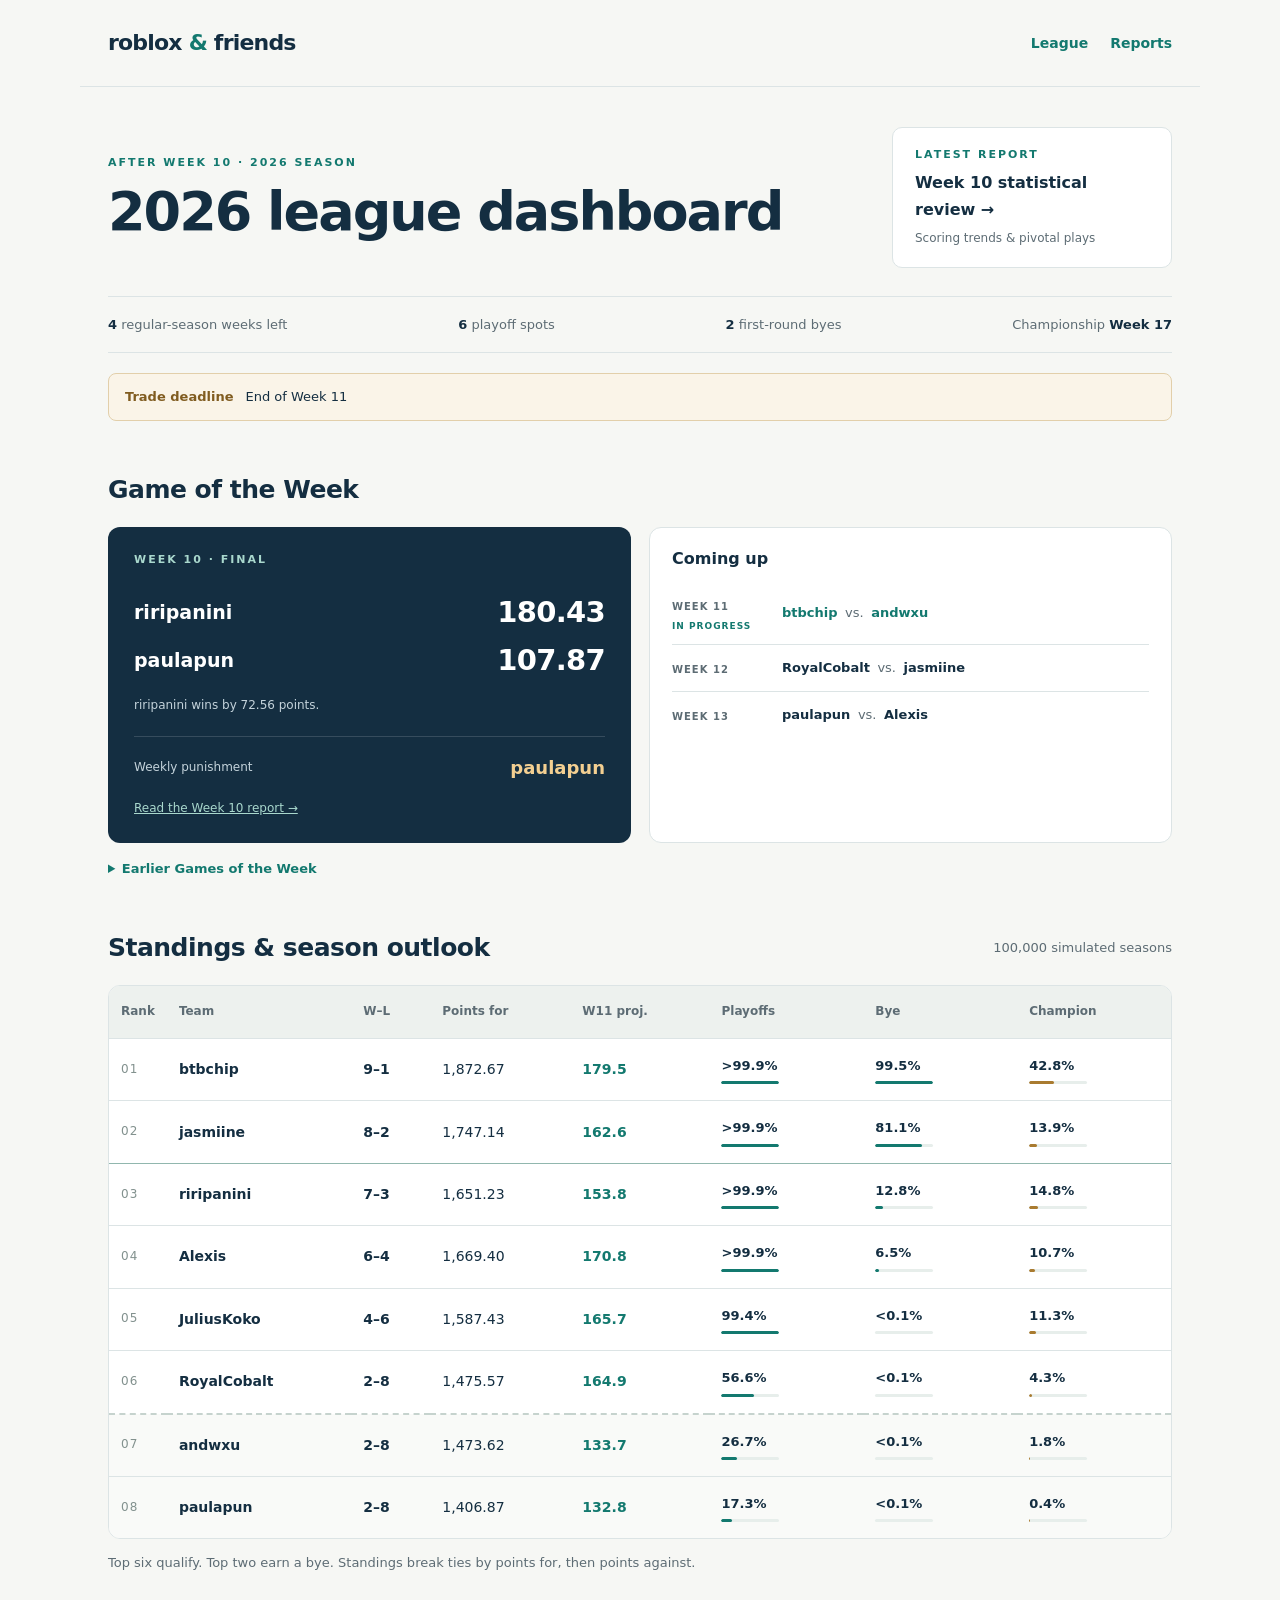
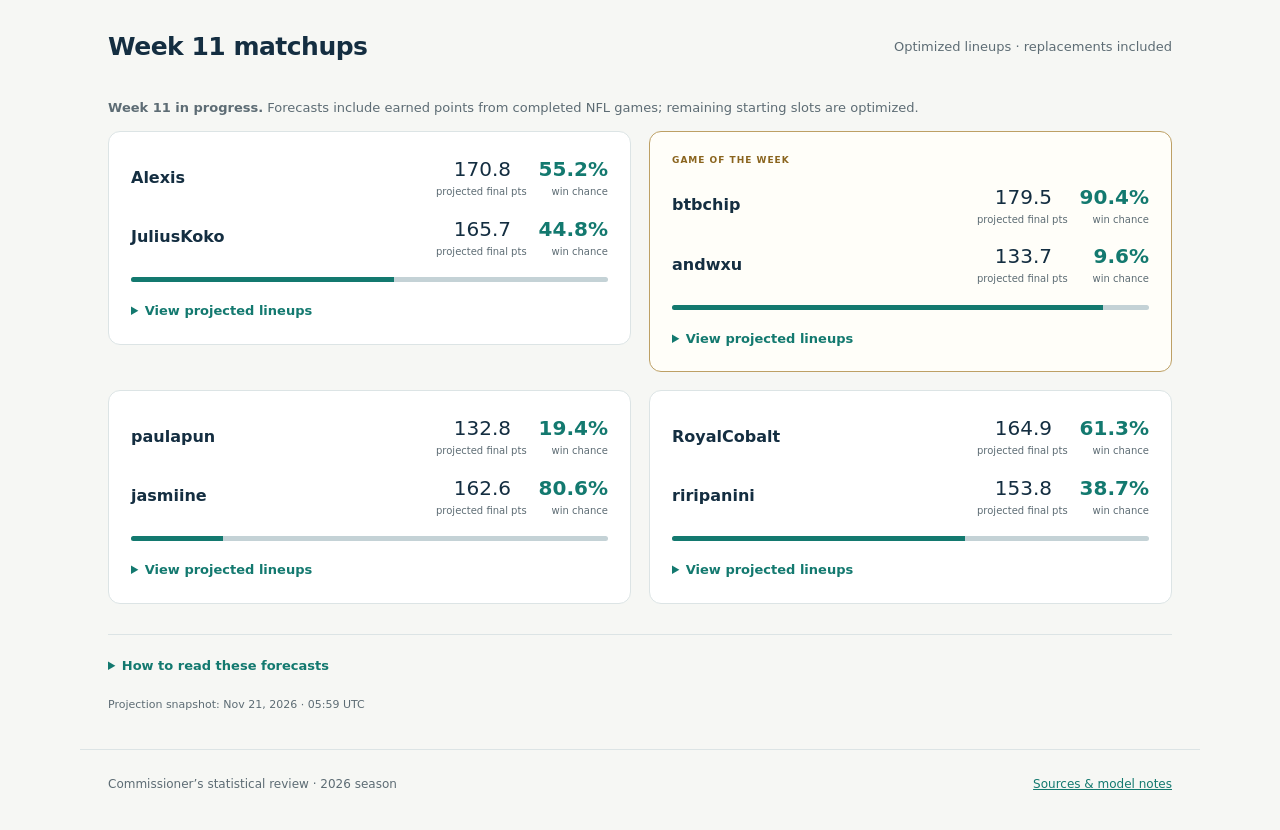
==== docs/index.html @ a14c4baf "Refresh Week 11 projections and season odds from November 20 sources" ====
<!doctype html><html lang="en"><head><meta charset="utf-8"><meta name="viewport" content="width=device-width,initial-scale=1"><meta name="description" content="Weekly fantasy football scoring, trends and matchup analysis for roblox and friends."><title>League dashboard · roblox &amp; friends</title><link rel="stylesheet" href="assets/style.css"></head><body><a class="skip" href="#main">Skip to content</a><header class="site-header"><a class="brand" href="index.html">roblox <span>&amp;</span> friends</a><nav aria-label="Main navigation"><a href="index.html">League</a><a href="reports/2026/week-10.html">Reports</a></nav></header><main id="main"><header class="dashboard-head"><div><p class="eyebrow">AFTER WEEK 10 · 2026 SEASON</p><h1>2026 league dashboard</h1></div><a class="latest-report" href="reports/2026/week-10.html"><span class="eyebrow">LATEST REPORT</span><strong>Week 10 statistical review →</strong><span>Scoring trends &amp; pivotal plays</span></a></header>
<div class="season-strip"><span><b>4</b> regular-season weeks left</span><span><b>6</b> playoff spots</span><span><b>2</b> first-round byes</span><span>Championship <b>Week 17</b></span></div>
<aside class="league-notice" aria-label="Trade deadline reminder"><strong>Trade deadline</strong><span>End of Week 11</span></aside>
<section id="gotw" class="gotw-section" aria-labelledby="gotw-title"><div class="section-heading"><h2 id="gotw-title">Game of the Week</h2></div><div class="gotw-grid"><article class="gotw-result"><p class="eyebrow">WEEK 10 · FINAL</p><div class="gotw-score"><strong>riripanini</strong><b>180.43</b></div><div class="gotw-score"><strong>paulapun</strong><b>107.87</b></div><p class="gotw-margin">riripanini wins by 72.56 points.</p><div class="punishment-recipient"><span>Weekly punishment</span><strong>paulapun</strong></div><a href="reports/2026/week-10.html">Read the Week 10 report →</a></article><article class="gotw-schedule"><h3>Coming up</h3><ol><li class="gotw-up-next"><div><span class="schedule-week">WEEK 11</span><span class="next-tag">IN PROGRESS</span></div><strong>btbchip <span>vs.</span> andwxu</strong></li><li><div><span class="schedule-week">WEEK 12</span></div><strong>RoyalCobalt <span>vs.</span> jasmiine</strong></li><li><div><span class="schedule-week">WEEK 13</span></div><strong>paulapun <span>vs.</span> Alexis</strong></li></ol></article></div><details class="gotw-history"><summary>Earlier Games of the Week</summary><div class="table"><table><caption>Completed GOTW results</caption><thead><tr><th>Week</th><th>Matchup</th><th>Final score</th><th>Weekly punishment</th></tr></thead><tbody><tr><td>9</td><td>jasmiine vs. Alexis</td><td class="num">207.13–168.26</td><td>Alexis</td></tr><tr><td>8</td><td>riripanini vs. jasmiine</td><td class="num">152.10–174.60</td><td>riripanini</td></tr><tr><td>7</td><td>btbchip vs. JuliusKoko</td><td class="num">155.98–123.85</td><td>JuliusKoko</td></tr><tr><td>6</td><td>andwxu vs. riripanini</td><td class="num">133.27–141.44</td><td>andwxu</td></tr><tr><td>5</td><td>paulapun vs. JuliusKoko</td><td class="num">131.06–188.15</td><td>paulapun</td></tr><tr><td>4</td><td>Alexis vs. JuliusKoko</td><td class="num">198.83–142.42</td><td>JuliusKoko</td></tr><tr><td>3</td><td>andwxu vs. RoyalCobalt</td><td class="num">142.24–150.23</td><td>andwxu</td></tr><tr><td>2</td><td>btbchip vs. RoyalCobalt</td><td class="num">157.63–134.23</td><td>RoyalCobalt</td></tr></tbody></table></div></details></section>
<section class="standings-section" aria-labelledby="standings-title"><div class="section-heading"><h2 id="standings-title">Standings &amp; season outlook</h2><span>100,000 simulated seasons</span></div><div class="standings-wrap"><table class="standings"><caption class="sr-only">Standings after Week 10, Week 11 projected points, and simulated season probabilities</caption><thead><tr><th scope="col">Rank</th><th scope="col">Team</th><th scope="col">W–L</th><th scope="col">Points for</th><th scope="col">W11 proj.</th><th scope="col">Playoffs</th><th scope="col">Bye</th><th scope="col">Champion</th></tr></thead><tbody><tr class="seed-1"><td class="rank">01</td><th scope="row">btbchip</th><td class="record">9–1</td><td class="num">1,872.67</td><td class="num projection">179.5</td><td class="odds"><b>&gt;99.9%</b><span class="mini-bar" aria-hidden="true"><i style="width:100.00%"></i></span></td><td class="odds"><b>99.5%</b><span class="mini-bar" aria-hidden="true"><i style="width:99.54%"></i></span></td><td class="odds"><b>42.8%</b><span class="mini-bar" aria-hidden="true"><i style="width:42.82%"></i></span></td></tr><tr class="seed-2"><td class="rank">02</td><th scope="row">jasmiine</th><td class="record">8–2</td><td class="num">1,747.14</td><td class="num projection">162.6</td><td class="odds"><b>&gt;99.9%</b><span class="mini-bar" aria-hidden="true"><i style="width:100.00%"></i></span></td><td class="odds"><b>81.1%</b><span class="mini-bar" aria-hidden="true"><i style="width:81.09%"></i></span></td><td class="odds"><b>13.9%</b><span class="mini-bar" aria-hidden="true"><i style="width:13.86%"></i></span></td></tr><tr class="seed-3"><td class="rank">03</td><th scope="row">riripanini</th><td class="record">7–3</td><td class="num">1,651.23</td><td class="num projection">153.8</td><td class="odds"><b>&gt;99.9%</b><span class="mini-bar" aria-hidden="true"><i style="width:100.00%"></i></span></td><td class="odds"><b>12.8%</b><span class="mini-bar" aria-hidden="true"><i style="width:12.84%"></i></span></td><td class="odds"><b>14.8%</b><span class="mini-bar" aria-hidden="true"><i style="width:14.80%"></i></span></td></tr><tr class="seed-4"><td class="rank">04</td><th scope="row">Alexis</th><td class="record">6–4</td><td class="num">1,669.40</td><td class="num projection">170.8</td><td class="odds"><b>&gt;99.9%</b><span class="mini-bar" aria-hidden="true"><i style="width:100.00%"></i></span></td><td class="odds"><b>6.5%</b><span class="mini-bar" aria-hidden="true"><i style="width:6.50%"></i></span></td><td class="odds"><b>10.7%</b><span class="mini-bar" aria-hidden="true"><i style="width:10.71%"></i></span></td></tr><tr class="seed-5"><td class="rank">05</td><th scope="row">JuliusKoko</th><td class="record">4–6</td><td class="num">1,587.43</td><td class="num projection">165.7</td><td class="odds"><b>99.4%</b><span class="mini-bar" aria-hidden="true"><i style="width:99.40%"></i></span></td><td class="odds"><b>&lt;0.1%</b><span class="mini-bar" aria-hidden="true"><i style="width:0.02%"></i></span></td><td class="odds"><b>11.3%</b><span class="mini-bar" aria-hidden="true"><i style="width:11.35%"></i></span></td></tr><tr class="seed-6"><td class="rank">06</td><th scope="row">RoyalCobalt</th><td class="record">2–8</td><td class="num">1,475.57</td><td class="num projection">164.9</td><td class="odds"><b>56.6%</b><span class="mini-bar" aria-hidden="true"><i style="width:56.59%"></i></span></td><td class="odds"><b>&lt;0.1%</b><span class="mini-bar" aria-hidden="true"><i style="width:0.00%"></i></span></td><td class="odds"><b>4.3%</b><span class="mini-bar" aria-hidden="true"><i style="width:4.30%"></i></span></td></tr><tr class="seed-7"><td class="rank">07</td><th scope="row">andwxu</th><td class="record">2–8</td><td class="num">1,473.62</td><td class="num projection">133.7</td><td class="odds"><b>26.7%</b><span class="mini-bar" aria-hidden="true"><i style="width:26.66%"></i></span></td><td class="odds"><b>&lt;0.1%</b><span class="mini-bar" aria-hidden="true"><i style="width:0.00%"></i></span></td><td class="odds"><b>1.8%</b><span class="mini-bar" aria-hidden="true"><i style="width:1.80%"></i></span></td></tr><tr class="seed-8"><td class="rank">08</td><th scope="row">paulapun</th><td class="record">2–8</td><td class="num">1,406.87</td><td class="num projection">132.8</td><td class="odds"><b>17.3%</b><span class="mini-bar" aria-hidden="true"><i style="width:17.35%"></i></span></td><td class="odds"><b>&lt;0.1%</b><span class="mini-bar" aria-hidden="true"><i style="width:0.00%"></i></span></td><td class="odds"><b>0.4%</b><span class="mini-bar" aria-hidden="true"><i style="width:0.36%"></i></span></td></tr></tbody></table></div><p class="note">Top six qualify. Top two earn a bye. Standings break ties by points for, then points against.</p></section>
<section class="next-week" aria-labelledby="matchups-title"><div class="section-heading"><h2 id="matchups-title">Week 11 matchups</h2><span>Optimized lineups · replacements included</span></div><p class="note"><strong>Week 11 in progress.</strong> Forecasts include earned points from completed NFL games; remaining starting slots are optimized.</p><div class="match-grid"><article class="match-card"><div class="match-team"><strong>Alexis</strong><span>170.8<small>projected final pts</small></span><b>55.2%<small>win chance</small></b></div><div class="match-team"><strong>JuliusKoko</strong><span>165.7<small>projected final pts</small></span><b>44.8%<small>win chance</small></b></div><div class="match-bar" aria-label="Alexis 55.2%; JuliusKoko 44.8%"><span style="width:55.16%"></span></div><details class="lineup-detail"><summary>View projected lineups</summary><div class="selected-lineups"><div class="selected-team"><h4>Alexis</h4><table><caption class="sr-only">Projected starting lineup</caption><thead><tr><th>Slot</th><th>Player</th><th>Pts</th></tr></thead><tbody><tr><td>QB</td><th scope="row">Jayden Daniels</th><td>21.6</td></tr><tr><td>RB</td><th scope="row">Ollie Gordon II</th><td>11.1</td></tr><tr><td>RB</td><th scope="row">D&#x27;Andre Swift</th><td>19.4</td></tr><tr><td>WR</td><th scope="row">DJ Moore</th><td>12.3</td></tr><tr><td>WR</td><th scope="row">Carnell Tate</th><td>13.0</td></tr><tr><td>WR</td><th scope="row">Tee Higgins</th><td>18.6</td></tr><tr><td>TE</td><th scope="row">Brock Bowers</th><td>14.6</td></tr><tr><td>FLEX</td><th scope="row">Saquon Barkley</th><td>12.9</td></tr><tr><td>FLEX</td><th scope="row">Javonte Williams</th><td>21.1</td></tr><tr><td>FLEX</td><th scope="row">Chig Okonkwo</th><td>10.4</td></tr><tr><td>K</td><th scope="row">Will Reichard</th><td>7.0</td></tr><tr><td>DEF</td><th scope="row">PIT</th><td>8.8</td></tr></tbody></table></div><div class="selected-team"><h4>JuliusKoko</h4><table><caption class="sr-only">Projected starting lineup</caption><thead><tr><th>Slot</th><th>Player</th><th>Pts</th></tr></thead><tbody><tr><td>QB</td><th scope="row">Patrick Mahomes</th><td>28.4</td></tr><tr><td>RB</td><th scope="row">Bhayshul Tuten</th><td>15.5</td></tr><tr><td>RB</td><th scope="row">Cam Skattebo</th><td>16.8</td></tr><tr><td>WR</td><th scope="row">Malik Nabers</th><td>16.2</td></tr><tr><td>WR</td><th scope="row">Emeka Egbuka</th><td>9.8</td></tr><tr><td>WR</td><th scope="row">Rome Odunze</th><td>11.4</td></tr><tr><td>TE</td><th scope="row">Isaiah Likely</th><td>14.8</td></tr><tr><td>FLEX</td><th scope="row">Jalen Coker</th><td>12.7</td></tr><tr><td>FLEX</td><th scope="row">Ashton Jeanty</th><td>11.9</td></tr><tr><td>FLEX</td><th scope="row">Sam LaPorta</th><td>12.1</td></tr><tr><td>K</td><th scope="row">Cameron Dicker</th><td>6.4</td></tr><tr><td>DEF</td><th scope="row">DEN</th><td>9.7</td></tr></tbody></table></div></div></details></article><article class="match-card featured-gotw"><p class="gotw-badge">GAME OF THE WEEK</p><div class="match-team"><strong>btbchip</strong><span>179.5<small>projected final pts</small></span><b>90.4%<small>win chance</small></b></div><div class="match-team"><strong>andwxu</strong><span>133.7<small>projected final pts</small></span><b>9.6%<small>win chance</small></b></div><div class="match-bar" aria-label="btbchip 90.4%; andwxu 9.6%"><span style="width:90.39%"></span></div><details class="lineup-detail"><summary>View projected lineups</summary><div class="selected-lineups"><div class="selected-team"><h4>btbchip</h4><table><caption class="sr-only">Projected starting lineup</caption><thead><tr><th>Slot</th><th>Player</th><th>Pts</th></tr></thead><tbody><tr><td>QB</td><th scope="row">Joe Burrow</th><td>25.8</td></tr><tr><td>RB</td><th scope="row">Chuba Hubbard</th><td>15.9</td></tr><tr><td>RB</td><th scope="row">Jahmyr Gibbs</th><td>23.3</td></tr><tr><td>WR</td><th scope="row">Zay Flowers</th><td>15.2</td></tr><tr><td>WR</td><th scope="row">Luther Burden III</th><td>15.3</td></tr><tr><td>WR</td><th scope="row">Nico Collins · earned</th><td>14.8</td></tr><tr><td>TE</td><th scope="row">Dalton Kincaid</th><td>9.5</td></tr><tr><td>FLEX</td><th scope="row">Parker Washington</th><td>14.2</td></tr><tr><td>FLEX</td><th scope="row">Garrett Wilson</th><td>15.9</td></tr><tr><td>FLEX</td><th scope="row">Chase Brown</th><td>14.7</td></tr><tr><td>K</td><th scope="row">Evan McPherson</th><td>7.6</td></tr><tr><td>DEF</td><th scope="row">JAX</th><td>7.2</td></tr></tbody></table></div><div class="selected-team"><h4>andwxu</h4><table><caption class="sr-only">Projected starting lineup</caption><thead><tr><th>Slot</th><th>Player</th><th>Pts</th></tr></thead><tbody><tr><td>QB</td><th scope="row">C.J. Stroud · earned</th><td>21.5</td></tr><tr><td>RB</td><th scope="row">Jonathan Taylor · earned</th><td>6.7</td></tr><tr><td>RB</td><th scope="row">Jonah Coleman</th><td>17.2</td></tr><tr><td>WR</td><th scope="row">Xavier Hutchinson · earned</th><td>3.3</td></tr><tr><td>WR</td><th scope="row">Chris Olave</th><td>15.3</td></tr><tr><td>WR</td><th scope="row">Tetairoa McMillan</th><td>14.7</td></tr><tr><td>TE</td><th scope="row">George Kittle</th><td>12.5</td></tr><tr><td>FLEX</td><th scope="row">Tony Pollard</th><td>15.3</td></tr><tr><td>FLEX</td><th scope="row">Ryan Flournoy</th><td>10.2</td></tr><tr><td>FLEX</td><th scope="row">Malik Washington</th><td>8.9</td></tr><tr><td>K</td><th scope="row">Spencer Shrader · earned</th><td>1.0</td></tr><tr><td>DEF</td><th scope="row">DET</th><td>7.1</td></tr></tbody></table></div></div></details></article><article class="match-card"><div class="match-team"><strong>paulapun</strong><span>132.8<small>projected final pts</small></span><b>19.4%<small>win chance</small></b></div><div class="match-team"><strong>jasmiine</strong><span>162.6<small>projected final pts</small></span><b>80.6%<small>win chance</small></b></div><div class="match-bar" aria-label="paulapun 19.4%; jasmiine 80.6%"><span style="width:19.39%"></span></div><details class="lineup-detail"><summary>View projected lineups</summary><div class="selected-lineups"><div class="selected-team"><h4>paulapun</h4><table><caption class="sr-only">Projected starting lineup</caption><thead><tr><th>Slot</th><th>Player</th><th>Pts</th></tr></thead><tbody><tr><td>QB</td><th scope="row">Tyler Shough</th><td>16.1</td></tr><tr><td>RB</td><th scope="row">Omarion Hampton</th><td>10.2</td></tr><tr><td>RB</td><th scope="row">David Montgomery · earned</th><td>15.4</td></tr><tr><td>WR</td><th scope="row">Tre Tucker</th><td>8.4</td></tr><tr><td>WR</td><th scope="row">DeVonta Smith</th><td>12.4</td></tr><tr><td>WR</td><th scope="row">Khalil Shakir</th><td>9.6</td></tr><tr><td>TE</td><th scope="row">Mike Gesicki</th><td>9.0</td></tr><tr><td>FLEX</td><th scope="row">Colston Loveland</th><td>11.0</td></tr><tr><td>FLEX</td><th scope="row">Stefon Diggs</th><td>13.4</td></tr><tr><td>FLEX</td><th scope="row">Jameson Williams</th><td>12.1</td></tr><tr><td>K</td><th scope="row">Ka&#x27;imi Fairbairn · earned</th><td>6.0</td></tr><tr><td>DEF</td><th scope="row">CHI</th><td>9.1</td></tr></tbody></table></div><div class="selected-team"><h4>jasmiine</h4><table><caption class="sr-only">Projected starting lineup</caption><thead><tr><th>Slot</th><th>Player</th><th>Pts</th></tr></thead><tbody><tr><td>QB</td><th scope="row">Dak Prescott</th><td>21.7</td></tr><tr><td>RB</td><th scope="row">Derrick Henry</th><td>15.5</td></tr><tr><td>RB</td><th scope="row">Bucky Irving</th><td>17.4</td></tr><tr><td>WR</td><th scope="row">Ja&#x27;Marr Chase</th><td>21.6</td></tr><tr><td>WR</td><th scope="row">CeeDee Lamb</th><td>21.6</td></tr><tr><td>WR</td><th scope="row">Caleb Douglas</th><td>8.8</td></tr><tr><td>TE</td><th scope="row">Michael Mayer</th><td>8.4</td></tr><tr><td>FLEX</td><th scope="row">Breece Hall</th><td>13.7</td></tr><tr><td>FLEX</td><th scope="row">Kaelon Black</th><td>4.7</td></tr><tr><td>FLEX</td><th scope="row">Replacement WR</th><td>8.3</td></tr><tr><td>K</td><th scope="row">Cam Little</th><td>6.5</td></tr><tr><td>DEF</td><th scope="row">HOU · earned</th><td>14.4</td></tr></tbody></table></div></div></details></article><article class="match-card"><div class="match-team"><strong>RoyalCobalt</strong><span>164.9<small>projected final pts</small></span><b>61.3%<small>win chance</small></b></div><div class="match-team"><strong>riripanini</strong><span>153.8<small>projected final pts</small></span><b>38.7%<small>win chance</small></b></div><div class="match-bar" aria-label="RoyalCobalt 61.3%; riripanini 38.7%"><span style="width:61.34%"></span></div><details class="lineup-detail"><summary>View projected lineups</summary><div class="selected-lineups"><div class="selected-team"><h4>RoyalCobalt</h4><table><caption class="sr-only">Projected starting lineup</caption><thead><tr><th>Slot</th><th>Player</th><th>Pts</th></tr></thead><tbody><tr><td>QB</td><th scope="row">Brock Purdy</th><td>17.8</td></tr><tr><td>RB</td><th scope="row">Christian McCaffrey</th><td>20.0</td></tr><tr><td>RB</td><th scope="row">Emmett Johnson</th><td>12.6</td></tr><tr><td>WR</td><th scope="row">Ladd McConkey</th><td>11.9</td></tr><tr><td>WR</td><th scope="row">Rashee Rice</th><td>17.7</td></tr><tr><td>WR</td><th scope="row">Justin Jefferson</th><td>18.5</td></tr><tr><td>TE</td><th scope="row">Travis Kelce</th><td>14.7</td></tr><tr><td>FLEX</td><th scope="row">Brenton Strange</th><td>9.0</td></tr><tr><td>FLEX</td><th scope="row">Elic Ayomanor</th><td>10.1</td></tr><tr><td>FLEX</td><th scope="row">Trey McBride</th><td>13.7</td></tr><tr><td>K</td><th scope="row">Matt Gay</th><td>6.5</td></tr><tr><td>DEF</td><th scope="row">KC</th><td>12.3</td></tr></tbody></table></div><div class="selected-team"><h4>riripanini</h4><table><caption class="sr-only">Projected starting lineup</caption><thead><tr><th>Slot</th><th>Player</th><th>Pts</th></tr></thead><tbody><tr><td>QB</td><th scope="row">Trevor Lawrence</th><td>20.5</td></tr><tr><td>RB</td><th scope="row">Jaylen Warren</th><td>14.7</td></tr><tr><td>RB</td><th scope="row">James Cook III</th><td>19.2</td></tr><tr><td>WR</td><th scope="row">George Pickens</th><td>15.1</td></tr><tr><td>WR</td><th scope="row">Amon-Ra St. Brown</th><td>18.9</td></tr><tr><td>WR</td><th scope="row">Mike Evans</th><td>13.3</td></tr><tr><td>TE</td><th scope="row">Tyler Warren · earned</th><td>3.2</td></tr><tr><td>FLEX</td><th scope="row">Jaylen Waddle</th><td>11.0</td></tr><tr><td>FLEX</td><th scope="row">Adonai Mitchell</th><td>9.9</td></tr><tr><td>FLEX</td><th scope="row">Josh Downs</th><td>10.1</td></tr><tr><td>K</td><th scope="row">Brandon Aubrey</th><td>7.6</td></tr><tr><td>DEF</td><th scope="row">BUF</th><td>10.3</td></tr></tbody></table></div></div></details></article></div></section>
<details class="forecast-notes"><summary>How to read these forecasts</summary><div><p>Week 11 optimizes unplayed starting slots from each current roster, respecting all 12 starting slots. Once an NFL game is final, its Sleeper starting slots stay fixed at their earned points with no remaining scoring variance; bench players from completed games cannot enter the lineup. Players marked Out or IR and players on reserve are excluded; questionable players remain eligible. Unavoidable vacancies are filled with generic replacement players, estimated separately each week as the median projection of the top five unrostered players at the needed position. FLEX takes the best eligible replacement baseline. Rostered players are retained wherever they can fill a slot.</p><p><strong>Week 11 replacement points:</strong> QB 17.1 · RB 7.5 · WR 8.3 · TE 8.2 · K 6.8 · DEF 6.6.</p><p>Replacement players carry position-level scoring uncertainty. These are hypothetical fill-ins, not roster moves; competitive waiver access is not modeled.</p><p>Season odds simulate Weeks 11–14 on the real schedule, then a six-team bracket in Weeks 15–17. Seeds 1–2 get byes; seed 1 faces the 4/5 winner, and seed 2 the 3/6 winner. Future weeks re-optimize each roster using that week’s projections, allowing projected returns and reserve activations. No future trades or new injuries are modeled.</p><p>Player score uncertainty uses position-level projection error from Weeks 1–8. Scores are independent across players and weeks; these are approximate model probabilities, not Sleeper odds. Small differences should not be treated as precise. Forecasts reflect this snapshot and do not refresh automatically.</p><p><a href="methodology.html#season-forecasts">Full forecast methodology &amp; sources →</a></p></div></details><p class="snapshot">Projection snapshot: Nov 21, 2026 · 05:59 UTC</p></main><footer><span>Commissioner’s statistical review · 2026 season</span><a href="methodology.html">Sources &amp; model notes</a></footer></body></html>
---- docs/assets/style.css ----
:root{--navy:#142e41;--teal:#13796f;--muted:#5d6c74;--line:#dce4e5;--paper:#f6f7f4}*{box-sizing:border-box}body{margin:0;background:var(--paper);color:var(--navy);font:16px/1.65 system-ui,-apple-system,sans-serif}a{color:var(--teal)}.site-header,main,footer{max-width:1120px;margin:auto;padding-left:28px;padding-right:28px}.site-header{display:flex;align-items:center;justify-content:space-between;padding-top:25px;padding-bottom:25px;border-bottom:1px solid var(--line)}.brand{color:var(--navy);font-size:22px;font-weight:800;text-decoration:none;letter-spacing:-.8px}.brand span{color:var(--teal)}nav{display:flex;gap:22px}nav a{font-size:14px;text-decoration:none;font-weight:650}.hero{display:grid;grid-template-columns:1.4fr 1fr;gap:70px;padding:68px 0 60px;align-items:center}h1{font-size:clamp(44px,6vw,76px);line-height:1.05;letter-spacing:-3px;margin:18px 0 24px}h2{font-size:25px;line-height:1.3;letter-spacing:-.5px}.eyebrow{font-size:11px;letter-spacing:2px;font-weight:800;color:var(--teal)}.lead{color:var(--muted);font-size:19px;max-width:550px}.button{display:inline-block;margin-top:15px;background:var(--teal);color:white;padding:12px 20px;border-radius:7px;text-decoration:none;font-weight:700}.hero-stat{background:var(--navy);color:white;padding:30px;border-radius:16px;box-shadow:0 18px 45px #142e4110}.hero-stat .eyebrow{color:#8ed4c6}.hero-stat strong{display:block;font-size:64px;line-height:1.3;letter-spacing:-2px}.hero-stat p{color:#c1d1d9;margin-top:4px}.hero-stat div{display:flex;justify-content:space-between;border-top:1px solid #ffffff25;padding-top:14px;margin-top:14px}.hero-stat div span{color:#c1d1d9}.section-heading{display:flex;justify-content:space-between;align-items:center;gap:20px}.section-heading span,.note{color:var(--muted);font-size:13px}.cards{display:grid;grid-template-columns:1fr 1fr;gap:20px;margin:15px 0 40px}.report-card{background:white;border:1px solid var(--line);border-radius:12px;padding:26px;text-decoration:none;color:var(--navy);transition:transform .15s}.report-card:hover{transform:translateY(-3px);border-color:var(--teal)}.report-card h2{font-size:24px}.report-card h2 span{color:var(--teal)}.report-card p{color:var(--muted)}.read{font-weight:700;font-size:14px;color:var(--teal)}.panel{background:white;border:1px solid var(--line);border-radius:13px;padding:26px;margin:26px 0}.table,.tablewrap{overflow-x:auto}table{border-collapse:collapse;width:100%;font-size:14px;font-variant-numeric:tabular-nums}caption{text-align:left;font-size:13px;color:var(--muted);padding-bottom:10px}th,td{padding:12px 10px;text-align:left;border-bottom:1px solid var(--line)}th{color:var(--muted);font-size:12px;font-weight:700;white-space:nowrap}.num{white-space:nowrap}.method-callout{padding:20px 0 50px;max-width:720px}.method-callout p{color:var(--muted)}footer{border-top:1px solid var(--line);padding-top:25px;padding-bottom:35px;display:flex;justify-content:space-between;gap:15px;font-size:12px;color:var(--muted)}.back{display:inline-block;font-size:13px;text-decoration:none;margin-top:30px}.report-header{padding:25px 0 15px}.article-content{max-width:920px}.article-content h2{margin-top:38px}.article-content li{margin:14px 0}.article-content p{line-height:1.8}.graph{display:block;width:100%;height:auto;background:white;border:1px solid var(--line);border-radius:10px}.model-note{background:#e8f1ee;border-left:4px solid var(--teal);padding:20px 24px;margin:35px 0}.model-note p{font-size:14px;margin:8px 0}.model-note a{font-size:13px}.week-nav{padding-bottom:35px}.skip{position:absolute;top:-100px}.skip:focus{top:0;background:white;padding:12px;z-index:100}a:focus-visible{outline:3px solid #efb65b;outline-offset:4px}@media(max-width:680px){.site-header,main,footer{padding-left:18px;padding-right:18px}.brand{font-size:18px}nav{gap:12px}.hero{grid-template-columns:1fr;gap:25px;padding:35px 0}.hero-stat strong{font-size:52px}.cards{grid-template-columns:1fr}.section-heading{display:block}.panel{padding:16px}.report-card{padding:21px}h1{letter-spacing:-2px}.lead{font-size:17px}footer{flex-direction:column}.report-header{padding-top:10px}th,td{padding:10px 8px}table{min-width:430px}.article-content{overflow-wrap:anywhere}}
:root{--gold:#a97b30}.dashboard-head{display:flex;align-items:center;justify-content:space-between;gap:32px;padding:40px 0 28px}.dashboard-head h1{font-size:clamp(36px,4.5vw,54px);letter-spacing:-2px;margin:12px 0}.dashboard-head .lead{font-size:16px;margin-bottom:0}.latest-report{display:flex;flex-direction:column;gap:6px;max-width:280px;padding:18px 22px;background:#fff;border:1px solid var(--line);border-radius:10px;text-decoration:none;color:var(--navy)}.latest-report strong{font-size:16px}.latest-report>span:last-child{font-size:12px;color:var(--muted)}.season-strip{display:flex;gap:28px;justify-content:space-between;padding:17px 0;border-top:1px solid var(--line);border-bottom:1px solid var(--line);font-size:13px;color:var(--muted)}.season-strip b{color:var(--navy)}.standings-section{margin-top:30px}.standings-wrap{border:1px solid var(--line);border-radius:12px;overflow:auto;background:white}.standings{font-size:14px}.standings thead{background:#edf1ee}.standings td,.standings th{padding:16px 12px}.standings th[scope=row]{font-size:14px;color:var(--navy);white-space:nowrap}.standings tbody tr:last-child>*{border-bottom:0}.standings .rank{color:#82918e;font-size:12px;letter-spacing:1px;width:50px}.standings .record{font-weight:650;white-space:nowrap}.standings .projection{color:var(--teal);font-weight:750}.standings td.odds{min-width:99px;font-size:13px}.odds b{font-weight:650}.mini-bar{display:block;width:58px;height:3px;background:#e7eeeb;margin-top:5px;border-radius:4px;overflow:hidden}.mini-bar i{height:100%;display:block;background:var(--teal);border-radius:4px}.odds:last-child .mini-bar i{background:var(--gold)}.standings .seed-2>*{border-bottom:1px solid #91b7ae}.standings .seed-6>*{border-bottom:2px dashed #c6d3ce}.standings .seed-7,.standings .seed-8{background:#f9faf8}.next-week{margin-top:36px}.match-grid{display:grid;grid-template-columns:1fr 1fr;gap:18px}.match-card{background:#fff;border:1px solid var(--line);border-radius:12px;padding:22px;align-self:start}.match-team{display:grid;grid-template-columns:1fr 75px 85px;gap:12px;align-items:center;margin:4px 0 20px}.match-team strong{font-size:16px}.match-team>span,.match-team>b{text-align:right;font-variant-numeric:tabular-nums;font-size:20px;line-height:1.15}.match-team>b{color:var(--teal)}.match-team small{font-size:10px;display:block;color:var(--muted);font-weight:400;margin-top:5px;white-space:nowrap}.match-bar{height:5px;background:#c4d2d6;border-radius:4px;overflow:hidden}.match-bar>span{display:block;height:100%;background:var(--teal)}details summary{cursor:pointer;font-size:13px;font-weight:650;color:var(--teal)}.lineup-detail{margin-top:18px}.selected-lineups{display:grid;grid-template-columns:1fr;gap:12px}.selected-team h4{margin:20px 0 5px}.selected-team table{font-size:12px;min-width:0}.selected-team th,.selected-team td{padding:8px 4px}.selected-team tbody th{font-weight:500;color:var(--navy);font-size:12px;white-space:normal}.selected-team td:last-child{text-align:right}.forecast-notes{margin-top:30px;padding:20px 0;border-top:1px solid var(--line)}.forecast-notes>div{max-width:820px;font-size:14px;color:var(--muted)}.snapshot{font-size:11px;color:var(--muted);margin:0 0 35px}.sr-only{position:absolute;width:1px;height:1px;padding:0;margin:-1px;overflow:hidden;clip:rect(0,0,0,0);white-space:nowrap;border:0}summary:focus-visible{outline:3px solid #efb65b;outline-offset:4px}@media(max-width:680px){.dashboard-head{display:block;padding-top:25px}.dashboard-head h1{font-size:37px;letter-spacing:-1.7px}.latest-report{margin-top:22px;max-width:none;padding:14px 18px}.season-strip{display:grid;grid-template-columns:1fr 1fr;gap:10px;font-size:12px}.section-heading{display:flex;align-items:baseline;gap:12px}.section-heading h2{font-size:21px}.section-heading>span{font-size:10px;max-width:100px;text-align:right}.standings{min-width:735px}.standings th[scope=row]{position:sticky;left:0;background:#fff;box-shadow:3px 0 5px #142e4109}.standings .seed-7 th,.standings .seed-8 th{background:#f9faf8}.standings td,.standings th{padding:14px 10px}.match-grid{grid-template-columns:1fr}.match-card{padding:18px}.match-team{grid-template-columns:1fr 70px 80px;gap:8px}.match-team>span,.match-team>b{font-size:19px}.match-team strong{font-size:15px}.standings-section .note{font-size:11px}.standings-wrap:after{content:'Scroll table for season odds →';display:block;position:sticky;left:0;padding:8px 12px;font-size:10px;color:var(--muted)}}
.gotw-section{margin:32px 0}.gotw-section .section-heading>span{max-width:220px;text-align:right}.gotw-grid{display:grid;grid-template-columns:1fr 1fr;gap:18px}.gotw-result{background:var(--navy);color:#fff;border-radius:12px;padding:24px 26px;display:flex;flex-direction:column}.gotw-result .eyebrow{color:#a9d8cd;margin:0 0 20px}.gotw-score{display:flex;align-items:center;justify-content:space-between;gap:20px;margin:5px 0}.gotw-score strong{font-size:19px}.gotw-score>b{font-size:29px;line-height:1.3;font-variant-numeric:tabular-nums;letter-spacing:-.7px}.gotw-margin{color:#c4d3db;font-size:12px;margin:12px 0 20px}.punishment-recipient{border-top:1px solid #ffffff25;padding:16px 0;display:flex;align-items:center;justify-content:space-between;gap:16px}.punishment-recipient>span{font-size:12px;color:#c4d3db}.punishment-recipient>strong{font-size:18px;color:#f3cf91}.gotw-result>a{font-size:12px;color:#a9d8cd;margin-top:auto}.gotw-schedule{background:#fff;border:1px solid var(--line);border-radius:12px;padding:18px 22px}.gotw-schedule h3{font-size:16px;margin:0 0 10px}.gotw-schedule ol{padding:0;margin:0;list-style:none}.gotw-schedule li{padding:10px 0;border-top:1px solid var(--line);display:grid;grid-template-columns:98px 1fr;gap:12px;align-items:center}.gotw-schedule li:first-child{border-top:0}.schedule-week{font-size:10px;letter-spacing:1px;color:var(--muted);font-weight:700}.next-tag{display:block;color:var(--teal);font-size:9px;font-weight:800;letter-spacing:1px}.gotw-schedule li>strong{font-size:13px;font-weight:650}.gotw-schedule li>strong>span{color:var(--muted);font-weight:400;margin:0 3px}.gotw-up-next>strong{color:var(--teal)}.gotw-history{margin:15px 0 0}.gotw-history table{margin-top:14px;font-size:12px}.gotw-history caption{font-size:11px}.gotw-badge{display:block;font-size:9px;letter-spacing:1px;font-weight:800;color:#8a641e;line-height:1.5}.featured-gotw{border-color:#bda065;background:#fffef9}.featured-gotw .gotw-badge{margin:0 0 18px}.gotw-report-note{padding:18px 22px;border-left:4px solid #b18b42;background:#f6efdf;margin:24px 0}.gotw-report-note p{margin:8px 0 0;font-size:14px}@media(max-width:680px){.gotw-grid{grid-template-columns:1fr}.gotw-section{margin:26px 0}.gotw-section .section-heading{display:flex}.gotw-section .section-heading h2{font-size:21px}.gotw-section .section-heading>span{max-width:135px;font-size:10px}.gotw-result{padding:22px}.gotw-schedule li{grid-template-columns:74px 1fr;gap:8px}.gotw-history table{min-width:620px}.gotw-score strong{font-size:18px}.gotw-badge{font-size:8px}}

.league-notice{display:flex;align-items:baseline;gap:12px;margin:20px 0;padding:12px 16px;border:1px solid #e2cfaa;border-radius:8px;background:#faf4e8;font-size:13px}.league-notice strong{color:#805c20}.league-notice span{color:var(--navy)}
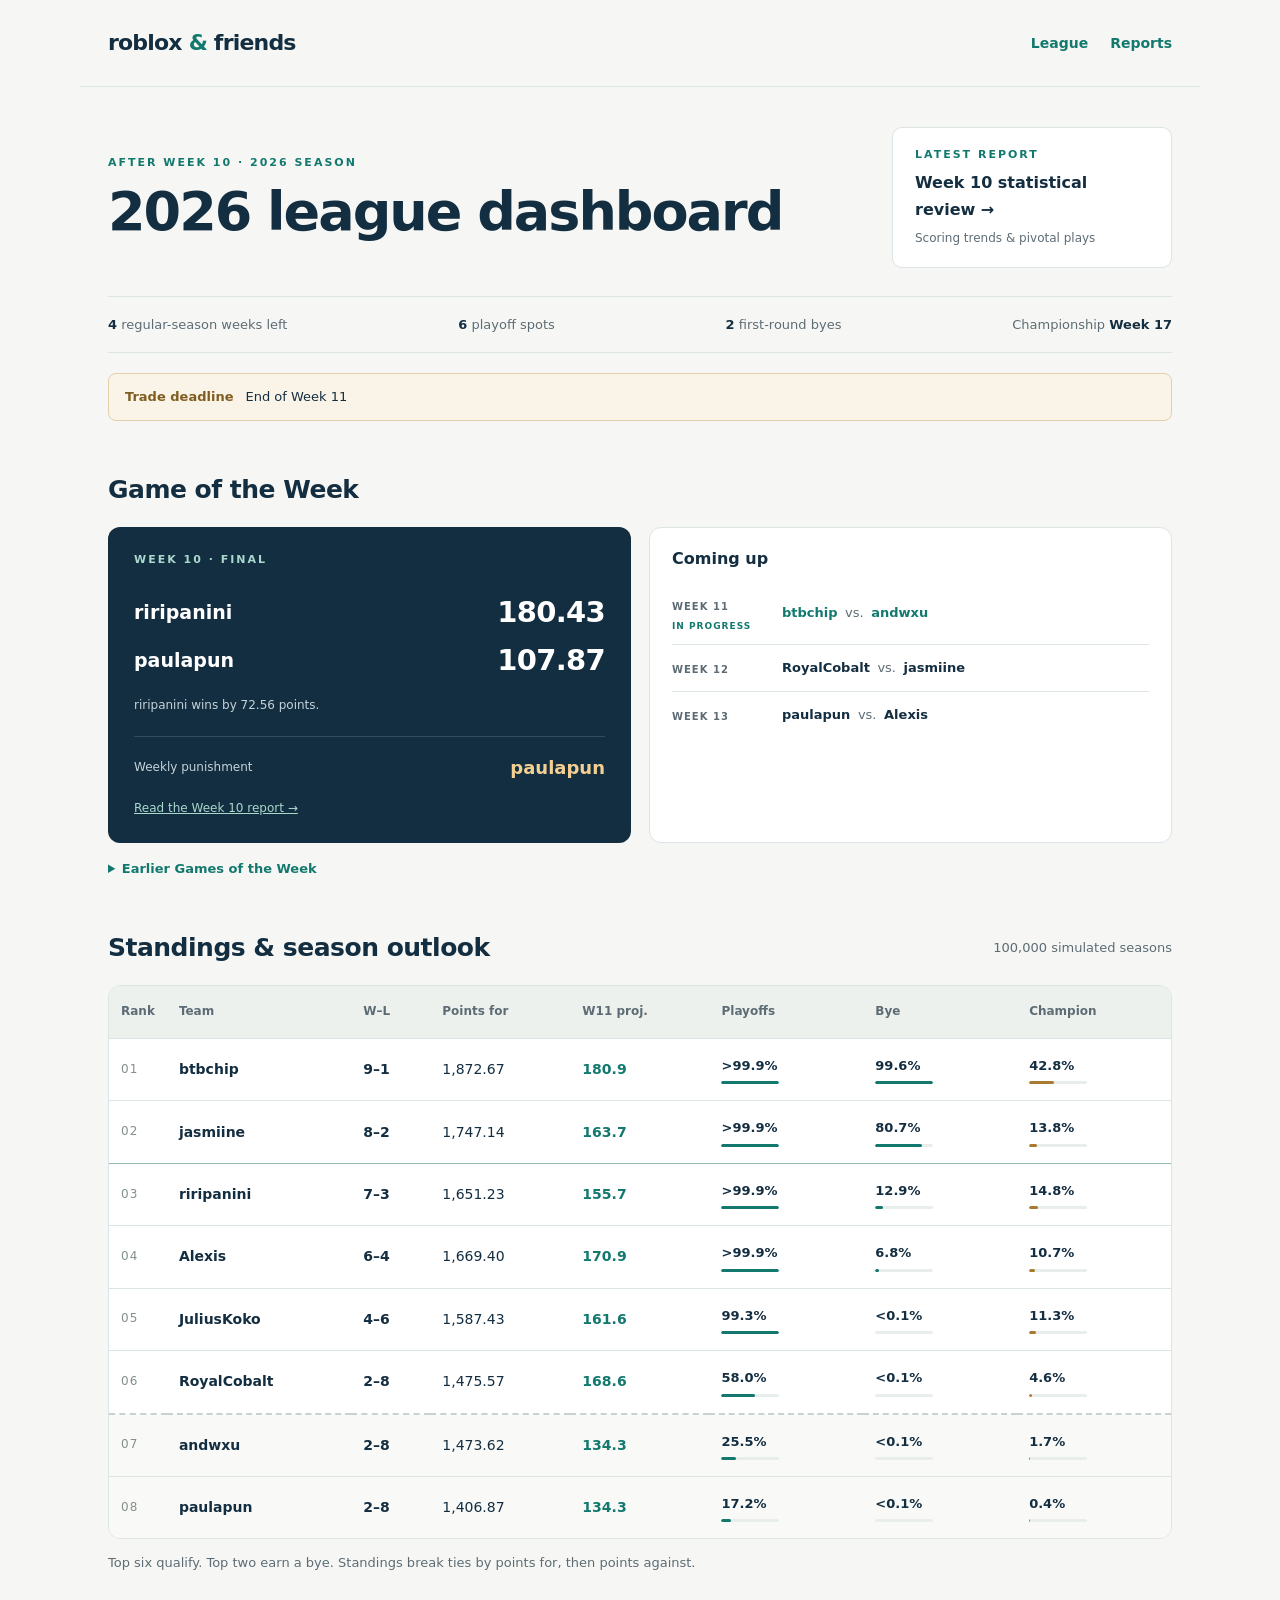
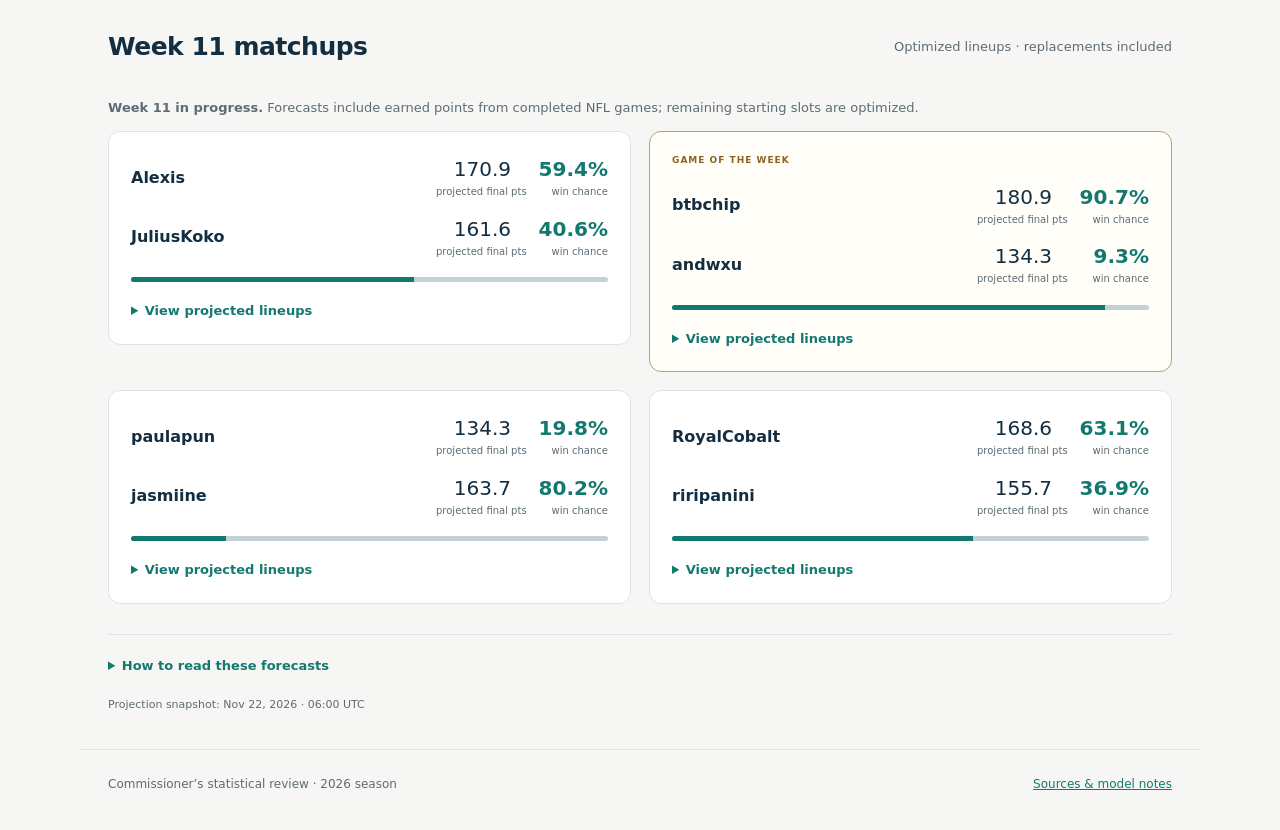
==== commit 5934dd44: "Refresh Week 11 projections and season odds from November 21 sources" ====
--- a/docs/index.html
+++ b/docs/index.html
@@ -2,6 +2,6 @@
 <div class="season-strip"><span><b>4</b> regular-season weeks left</span><span><b>6</b> playoff spots</span><span><b>2</b> first-round byes</span><span>Championship <b>Week 17</b></span></div>
 <aside class="league-notice" aria-label="Trade deadline reminder"><strong>Trade deadline</strong><span>End of Week 11</span></aside>
 <section id="gotw" class="gotw-section" aria-labelledby="gotw-title"><div class="section-heading"><h2 id="gotw-title">Game of the Week</h2></div><div class="gotw-grid"><article class="gotw-result"><p class="eyebrow">WEEK 10 · FINAL</p><div class="gotw-score"><strong>riripanini</strong><b>180.43</b></div><div class="gotw-score"><strong>paulapun</strong><b>107.87</b></div><p class="gotw-margin">riripanini wins by 72.56 points.</p><div class="punishment-recipient"><span>Weekly punishment</span><strong>paulapun</strong></div><a href="reports/2026/week-10.html">Read the Week 10 report →</a></article><article class="gotw-schedule"><h3>Coming up</h3><ol><li class="gotw-up-next"><div><span class="schedule-week">WEEK 11</span><span class="next-tag">IN PROGRESS</span></div><strong>btbchip <span>vs.</span> andwxu</strong></li><li><div><span class="schedule-week">WEEK 12</span></div><strong>RoyalCobalt <span>vs.</span> jasmiine</strong></li><li><div><span class="schedule-week">WEEK 13</span></div><strong>paulapun <span>vs.</span> Alexis</strong></li></ol></article></div><details class="gotw-history"><summary>Earlier Games of the Week</summary><div class="table"><table><caption>Completed GOTW results</caption><thead><tr><th>Week</th><th>Matchup</th><th>Final score</th><th>Weekly punishment</th></tr></thead><tbody><tr><td>9</td><td>jasmiine vs. Alexis</td><td class="num">207.13–168.26</td><td>Alexis</td></tr><tr><td>8</td><td>riripanini vs. jasmiine</td><td class="num">152.10–174.60</td><td>riripanini</td></tr><tr><td>7</td><td>btbchip vs. JuliusKoko</td><td class="num">155.98–123.85</td><td>JuliusKoko</td></tr><tr><td>6</td><td>andwxu vs. riripanini</td><td class="num">133.27–141.44</td><td>andwxu</td></tr><tr><td>5</td><td>paulapun vs. JuliusKoko</td><td class="num">131.06–188.15</td><td>paulapun</td></tr><tr><td>4</td><td>Alexis vs. JuliusKoko</td><td class="num">198.83–142.42</td><td>JuliusKoko</td></tr><tr><td>3</td><td>andwxu vs. RoyalCobalt</td><td class="num">142.24–150.23</td><td>andwxu</td></tr><tr><td>2</td><td>btbchip vs. RoyalCobalt</td><td class="num">157.63–134.23</td><td>RoyalCobalt</td></tr></tbody></table></div></details></section>
-<section class="standings-section" aria-labelledby="standings-title"><div class="section-heading"><h2 id="standings-title">Standings &amp; season outlook</h2><span>100,000 simulated seasons</span></div><div class="standings-wrap"><table class="standings"><caption class="sr-only">Standings after Week 10, Week 11 projected points, and simulated season probabilities</caption><thead><tr><th scope="col">Rank</th><th scope="col">Team</th><th scope="col">W–L</th><th scope="col">Points for</th><th scope="col">W11 proj.</th><th scope="col">Playoffs</th><th scope="col">Bye</th><th scope="col">Champion</th></tr></thead><tbody><tr class="seed-1"><td class="rank">01</td><th scope="row">btbchip</th><td class="record">9–1</td><td class="num">1,872.67</td><td class="num projection">179.5</td><td class="odds"><b>&gt;99.9%</b><span class="mini-bar" aria-hidden="true"><i style="width:100.00%"></i></span></td><td class="odds"><b>99.5%</b><span class="mini-bar" aria-hidden="true"><i style="width:99.54%"></i></span></td><td class="odds"><b>42.8%</b><span class="mini-bar" aria-hidden="true"><i style="width:42.82%"></i></span></td></tr><tr class="seed-2"><td class="rank">02</td><th scope="row">jasmiine</th><td class="record">8–2</td><td class="num">1,747.14</td><td class="num projection">162.6</td><td class="odds"><b>&gt;99.9%</b><span class="mini-bar" aria-hidden="true"><i style="width:100.00%"></i></span></td><td class="odds"><b>81.1%</b><span class="mini-bar" aria-hidden="true"><i style="width:81.09%"></i></span></td><td class="odds"><b>13.9%</b><span class="mini-bar" aria-hidden="true"><i style="width:13.86%"></i></span></td></tr><tr class="seed-3"><td class="rank">03</td><th scope="row">riripanini</th><td class="record">7–3</td><td class="num">1,651.23</td><td class="num projection">153.8</td><td class="odds"><b>&gt;99.9%</b><span class="mini-bar" aria-hidden="true"><i style="width:100.00%"></i></span></td><td class="odds"><b>12.8%</b><span class="mini-bar" aria-hidden="true"><i style="width:12.84%"></i></span></td><td class="odds"><b>14.8%</b><span class="mini-bar" aria-hidden="true"><i style="width:14.80%"></i></span></td></tr><tr class="seed-4"><td class="rank">04</td><th scope="row">Alexis</th><td class="record">6–4</td><td class="num">1,669.40</td><td class="num projection">170.8</td><td class="odds"><b>&gt;99.9%</b><span class="mini-bar" aria-hidden="true"><i style="width:100.00%"></i></span></td><td class="odds"><b>6.5%</b><span class="mini-bar" aria-hidden="true"><i style="width:6.50%"></i></span></td><td class="odds"><b>10.7%</b><span class="mini-bar" aria-hidden="true"><i style="width:10.71%"></i></span></td></tr><tr class="seed-5"><td class="rank">05</td><th scope="row">JuliusKoko</th><td class="record">4–6</td><td class="num">1,587.43</td><td class="num projection">165.7</td><td class="odds"><b>99.4%</b><span class="mini-bar" aria-hidden="true"><i style="width:99.40%"></i></span></td><td class="odds"><b>&lt;0.1%</b><span class="mini-bar" aria-hidden="true"><i style="width:0.02%"></i></span></td><td class="odds"><b>11.3%</b><span class="mini-bar" aria-hidden="true"><i style="width:11.35%"></i></span></td></tr><tr class="seed-6"><td class="rank">06</td><th scope="row">RoyalCobalt</th><td class="record">2–8</td><td class="num">1,475.57</td><td class="num projection">164.9</td><td class="odds"><b>56.6%</b><span class="mini-bar" aria-hidden="true"><i style="width:56.59%"></i></span></td><td class="odds"><b>&lt;0.1%</b><span class="mini-bar" aria-hidden="true"><i style="width:0.00%"></i></span></td><td class="odds"><b>4.3%</b><span class="mini-bar" aria-hidden="true"><i style="width:4.30%"></i></span></td></tr><tr class="seed-7"><td class="rank">07</td><th scope="row">andwxu</th><td class="record">2–8</td><td class="num">1,473.62</td><td class="num projection">133.7</td><td class="odds"><b>26.7%</b><span class="mini-bar" aria-hidden="true"><i style="width:26.66%"></i></span></td><td class="odds"><b>&lt;0.1%</b><span class="mini-bar" aria-hidden="true"><i style="width:0.00%"></i></span></td><td class="odds"><b>1.8%</b><span class="mini-bar" aria-hidden="true"><i style="width:1.80%"></i></span></td></tr><tr class="seed-8"><td class="rank">08</td><th scope="row">paulapun</th><td class="record">2–8</td><td class="num">1,406.87</td><td class="num projection">132.8</td><td class="odds"><b>17.3%</b><span class="mini-bar" aria-hidden="true"><i style="width:17.35%"></i></span></td><td class="odds"><b>&lt;0.1%</b><span class="mini-bar" aria-hidden="true"><i style="width:0.00%"></i></span></td><td class="odds"><b>0.4%</b><span class="mini-bar" aria-hidden="true"><i style="width:0.36%"></i></span></td></tr></tbody></table></div><p class="note">Top six qualify. Top two earn a bye. Standings break ties by points for, then points against.</p></section>
-<section class="next-week" aria-labelledby="matchups-title"><div class="section-heading"><h2 id="matchups-title">Week 11 matchups</h2><span>Optimized lineups · replacements included</span></div><p class="note"><strong>Week 11 in progress.</strong> Forecasts include earned points from completed NFL games; remaining starting slots are optimized.</p><div class="match-grid"><article class="match-card"><div class="match-team"><strong>Alexis</strong><span>170.8<small>projected final pts</small></span><b>55.2%<small>win chance</small></b></div><div class="match-team"><strong>JuliusKoko</strong><span>165.7<small>projected final pts</small></span><b>44.8%<small>win chance</small></b></div><div class="match-bar" aria-label="Alexis 55.2%; JuliusKoko 44.8%"><span style="width:55.16%"></span></div><details class="lineup-detail"><summary>View projected lineups</summary><div class="selected-lineups"><div class="selected-team"><h4>Alexis</h4><table><caption class="sr-only">Projected starting lineup</caption><thead><tr><th>Slot</th><th>Player</th><th>Pts</th></tr></thead><tbody><tr><td>QB</td><th scope="row">Jayden Daniels</th><td>21.6</td></tr><tr><td>RB</td><th scope="row">Ollie Gordon II</th><td>11.1</td></tr><tr><td>RB</td><th scope="row">D&#x27;Andre Swift</th><td>19.4</td></tr><tr><td>WR</td><th scope="row">DJ Moore</th><td>12.3</td></tr><tr><td>WR</td><th scope="row">Carnell Tate</th><td>13.0</td></tr><tr><td>WR</td><th scope="row">Tee Higgins</th><td>18.6</td></tr><tr><td>TE</td><th scope="row">Brock Bowers</th><td>14.6</td></tr><tr><td>FLEX</td><th scope="row">Saquon Barkley</th><td>12.9</td></tr><tr><td>FLEX</td><th scope="row">Javonte Williams</th><td>21.1</td></tr><tr><td>FLEX</td><th scope="row">Chig Okonkwo</th><td>10.4</td></tr><tr><td>K</td><th scope="row">Will Reichard</th><td>7.0</td></tr><tr><td>DEF</td><th scope="row">PIT</th><td>8.8</td></tr></tbody></table></div><div class="selected-team"><h4>JuliusKoko</h4><table><caption class="sr-only">Projected starting lineup</caption><thead><tr><th>Slot</th><th>Player</th><th>Pts</th></tr></thead><tbody><tr><td>QB</td><th scope="row">Patrick Mahomes</th><td>28.4</td></tr><tr><td>RB</td><th scope="row">Bhayshul Tuten</th><td>15.5</td></tr><tr><td>RB</td><th scope="row">Cam Skattebo</th><td>16.8</td></tr><tr><td>WR</td><th scope="row">Malik Nabers</th><td>16.2</td></tr><tr><td>WR</td><th scope="row">Emeka Egbuka</th><td>9.8</td></tr><tr><td>WR</td><th scope="row">Rome Odunze</th><td>11.4</td></tr><tr><td>TE</td><th scope="row">Isaiah Likely</th><td>14.8</td></tr><tr><td>FLEX</td><th scope="row">Jalen Coker</th><td>12.7</td></tr><tr><td>FLEX</td><th scope="row">Ashton Jeanty</th><td>11.9</td></tr><tr><td>FLEX</td><th scope="row">Sam LaPorta</th><td>12.1</td></tr><tr><td>K</td><th scope="row">Cameron Dicker</th><td>6.4</td></tr><tr><td>DEF</td><th scope="row">DEN</th><td>9.7</td></tr></tbody></table></div></div></details></article><article class="match-card featured-gotw"><p class="gotw-badge">GAME OF THE WEEK</p><div class="match-team"><strong>btbchip</strong><span>179.5<small>projected final pts</small></span><b>90.4%<small>win chance</small></b></div><div class="match-team"><strong>andwxu</strong><span>133.7<small>projected final pts</small></span><b>9.6%<small>win chance</small></b></div><div class="match-bar" aria-label="btbchip 90.4%; andwxu 9.6%"><span style="width:90.39%"></span></div><details class="lineup-detail"><summary>View projected lineups</summary><div class="selected-lineups"><div class="selected-team"><h4>btbchip</h4><table><caption class="sr-only">Projected starting lineup</caption><thead><tr><th>Slot</th><th>Player</th><th>Pts</th></tr></thead><tbody><tr><td>QB</td><th scope="row">Joe Burrow</th><td>25.8</td></tr><tr><td>RB</td><th scope="row">Chuba Hubbard</th><td>15.9</td></tr><tr><td>RB</td><th scope="row">Jahmyr Gibbs</th><td>23.3</td></tr><tr><td>WR</td><th scope="row">Zay Flowers</th><td>15.2</td></tr><tr><td>WR</td><th scope="row">Luther Burden III</th><td>15.3</td></tr><tr><td>WR</td><th scope="row">Nico Collins · earned</th><td>14.8</td></tr><tr><td>TE</td><th scope="row">Dalton Kincaid</th><td>9.5</td></tr><tr><td>FLEX</td><th scope="row">Parker Washington</th><td>14.2</td></tr><tr><td>FLEX</td><th scope="row">Garrett Wilson</th><td>15.9</td></tr><tr><td>FLEX</td><th scope="row">Chase Brown</th><td>14.7</td></tr><tr><td>K</td><th scope="row">Evan McPherson</th><td>7.6</td></tr><tr><td>DEF</td><th scope="row">JAX</th><td>7.2</td></tr></tbody></table></div><div class="selected-team"><h4>andwxu</h4><table><caption class="sr-only">Projected starting lineup</caption><thead><tr><th>Slot</th><th>Player</th><th>Pts</th></tr></thead><tbody><tr><td>QB</td><th scope="row">C.J. Stroud · earned</th><td>21.5</td></tr><tr><td>RB</td><th scope="row">Jonathan Taylor · earned</th><td>6.7</td></tr><tr><td>RB</td><th scope="row">Jonah Coleman</th><td>17.2</td></tr><tr><td>WR</td><th scope="row">Xavier Hutchinson · earned</th><td>3.3</td></tr><tr><td>WR</td><th scope="row">Chris Olave</th><td>15.3</td></tr><tr><td>WR</td><th scope="row">Tetairoa McMillan</th><td>14.7</td></tr><tr><td>TE</td><th scope="row">George Kittle</th><td>12.5</td></tr><tr><td>FLEX</td><th scope="row">Tony Pollard</th><td>15.3</td></tr><tr><td>FLEX</td><th scope="row">Ryan Flournoy</th><td>10.2</td></tr><tr><td>FLEX</td><th scope="row">Malik Washington</th><td>8.9</td></tr><tr><td>K</td><th scope="row">Spencer Shrader · earned</th><td>1.0</td></tr><tr><td>DEF</td><th scope="row">DET</th><td>7.1</td></tr></tbody></table></div></div></details></article><article class="match-card"><div class="match-team"><strong>paulapun</strong><span>132.8<small>projected final pts</small></span><b>19.4%<small>win chance</small></b></div><div class="match-team"><strong>jasmiine</strong><span>162.6<small>projected final pts</small></span><b>80.6%<small>win chance</small></b></div><div class="match-bar" aria-label="paulapun 19.4%; jasmiine 80.6%"><span style="width:19.39%"></span></div><details class="lineup-detail"><summary>View projected lineups</summary><div class="selected-lineups"><div class="selected-team"><h4>paulapun</h4><table><caption class="sr-only">Projected starting lineup</caption><thead><tr><th>Slot</th><th>Player</th><th>Pts</th></tr></thead><tbody><tr><td>QB</td><th scope="row">Tyler Shough</th><td>16.1</td></tr><tr><td>RB</td><th scope="row">Omarion Hampton</th><td>10.2</td></tr><tr><td>RB</td><th scope="row">David Montgomery · earned</th><td>15.4</td></tr><tr><td>WR</td><th scope="row">Tre Tucker</th><td>8.4</td></tr><tr><td>WR</td><th scope="row">DeVonta Smith</th><td>12.4</td></tr><tr><td>WR</td><th scope="row">Khalil Shakir</th><td>9.6</td></tr><tr><td>TE</td><th scope="row">Mike Gesicki</th><td>9.0</td></tr><tr><td>FLEX</td><th scope="row">Colston Loveland</th><td>11.0</td></tr><tr><td>FLEX</td><th scope="row">Stefon Diggs</th><td>13.4</td></tr><tr><td>FLEX</td><th scope="row">Jameson Williams</th><td>12.1</td></tr><tr><td>K</td><th scope="row">Ka&#x27;imi Fairbairn · earned</th><td>6.0</td></tr><tr><td>DEF</td><th scope="row">CHI</th><td>9.1</td></tr></tbody></table></div><div class="selected-team"><h4>jasmiine</h4><table><caption class="sr-only">Projected starting lineup</caption><thead><tr><th>Slot</th><th>Player</th><th>Pts</th></tr></thead><tbody><tr><td>QB</td><th scope="row">Dak Prescott</th><td>21.7</td></tr><tr><td>RB</td><th scope="row">Derrick Henry</th><td>15.5</td></tr><tr><td>RB</td><th scope="row">Bucky Irving</th><td>17.4</td></tr><tr><td>WR</td><th scope="row">Ja&#x27;Marr Chase</th><td>21.6</td></tr><tr><td>WR</td><th scope="row">CeeDee Lamb</th><td>21.6</td></tr><tr><td>WR</td><th scope="row">Caleb Douglas</th><td>8.8</td></tr><tr><td>TE</td><th scope="row">Michael Mayer</th><td>8.4</td></tr><tr><td>FLEX</td><th scope="row">Breece Hall</th><td>13.7</td></tr><tr><td>FLEX</td><th scope="row">Kaelon Black</th><td>4.7</td></tr><tr><td>FLEX</td><th scope="row">Replacement WR</th><td>8.3</td></tr><tr><td>K</td><th scope="row">Cam Little</th><td>6.5</td></tr><tr><td>DEF</td><th scope="row">HOU · earned</th><td>14.4</td></tr></tbody></table></div></div></details></article><article class="match-card"><div class="match-team"><strong>RoyalCobalt</strong><span>164.9<small>projected final pts</small></span><b>61.3%<small>win chance</small></b></div><div class="match-team"><strong>riripanini</strong><span>153.8<small>projected final pts</small></span><b>38.7%<small>win chance</small></b></div><div class="match-bar" aria-label="RoyalCobalt 61.3%; riripanini 38.7%"><span style="width:61.34%"></span></div><details class="lineup-detail"><summary>View projected lineups</summary><div class="selected-lineups"><div class="selected-team"><h4>RoyalCobalt</h4><table><caption class="sr-only">Projected starting lineup</caption><thead><tr><th>Slot</th><th>Player</th><th>Pts</th></tr></thead><tbody><tr><td>QB</td><th scope="row">Brock Purdy</th><td>17.8</td></tr><tr><td>RB</td><th scope="row">Christian McCaffrey</th><td>20.0</td></tr><tr><td>RB</td><th scope="row">Emmett Johnson</th><td>12.6</td></tr><tr><td>WR</td><th scope="row">Ladd McConkey</th><td>11.9</td></tr><tr><td>WR</td><th scope="row">Rashee Rice</th><td>17.7</td></tr><tr><td>WR</td><th scope="row">Justin Jefferson</th><td>18.5</td></tr><tr><td>TE</td><th scope="row">Travis Kelce</th><td>14.7</td></tr><tr><td>FLEX</td><th scope="row">Brenton Strange</th><td>9.0</td></tr><tr><td>FLEX</td><th scope="row">Elic Ayomanor</th><td>10.1</td></tr><tr><td>FLEX</td><th scope="row">Trey McBride</th><td>13.7</td></tr><tr><td>K</td><th scope="row">Matt Gay</th><td>6.5</td></tr><tr><td>DEF</td><th scope="row">KC</th><td>12.3</td></tr></tbody></table></div><div class="selected-team"><h4>riripanini</h4><table><caption class="sr-only">Projected starting lineup</caption><thead><tr><th>Slot</th><th>Player</th><th>Pts</th></tr></thead><tbody><tr><td>QB</td><th scope="row">Trevor Lawrence</th><td>20.5</td></tr><tr><td>RB</td><th scope="row">Jaylen Warren</th><td>14.7</td></tr><tr><td>RB</td><th scope="row">James Cook III</th><td>19.2</td></tr><tr><td>WR</td><th scope="row">George Pickens</th><td>15.1</td></tr><tr><td>WR</td><th scope="row">Amon-Ra St. Brown</th><td>18.9</td></tr><tr><td>WR</td><th scope="row">Mike Evans</th><td>13.3</td></tr><tr><td>TE</td><th scope="row">Tyler Warren · earned</th><td>3.2</td></tr><tr><td>FLEX</td><th scope="row">Jaylen Waddle</th><td>11.0</td></tr><tr><td>FLEX</td><th scope="row">Adonai Mitchell</th><td>9.9</td></tr><tr><td>FLEX</td><th scope="row">Josh Downs</th><td>10.1</td></tr><tr><td>K</td><th scope="row">Brandon Aubrey</th><td>7.6</td></tr><tr><td>DEF</td><th scope="row">BUF</th><td>10.3</td></tr></tbody></table></div></div></details></article></div></section>
-<details class="forecast-notes"><summary>How to read these forecasts</summary><div><p>Week 11 optimizes unplayed starting slots from each current roster, respecting all 12 starting slots. Once an NFL game is final, its Sleeper starting slots stay fixed at their earned points with no remaining scoring variance; bench players from completed games cannot enter the lineup. Players marked Out or IR and players on reserve are excluded; questionable players remain eligible. Unavoidable vacancies are filled with generic replacement players, estimated separately each week as the median projection of the top five unrostered players at the needed position. FLEX takes the best eligible replacement baseline. Rostered players are retained wherever they can fill a slot.</p><p><strong>Week 11 replacement points:</strong> QB 17.1 · RB 7.5 · WR 8.3 · TE 8.2 · K 6.8 · DEF 6.6.</p><p>Replacement players carry position-level scoring uncertainty. These are hypothetical fill-ins, not roster moves; competitive waiver access is not modeled.</p><p>Season odds simulate Weeks 11–14 on the real schedule, then a six-team bracket in Weeks 15–17. Seeds 1–2 get byes; seed 1 faces the 4/5 winner, and seed 2 the 3/6 winner. Future weeks re-optimize each roster using that week’s projections, allowing projected returns and reserve activations. No future trades or new injuries are modeled.</p><p>Player score uncertainty uses position-level projection error from Weeks 1–8. Scores are independent across players and weeks; these are approximate model probabilities, not Sleeper odds. Small differences should not be treated as precise. Forecasts reflect this snapshot and do not refresh automatically.</p><p><a href="methodology.html#season-forecasts">Full forecast methodology &amp; sources →</a></p></div></details><p class="snapshot">Projection snapshot: Nov 21, 2026 · 05:59 UTC</p></main><footer><span>Commissioner’s statistical review · 2026 season</span><a href="methodology.html">Sources &amp; model notes</a></footer></body></html>+<section class="standings-section" aria-labelledby="standings-title"><div class="section-heading"><h2 id="standings-title">Standings &amp; season outlook</h2><span>100,000 simulated seasons</span></div><div class="standings-wrap"><table class="standings"><caption class="sr-only">Standings after Week 10, Week 11 projected points, and simulated season probabilities</caption><thead><tr><th scope="col">Rank</th><th scope="col">Team</th><th scope="col">W–L</th><th scope="col">Points for</th><th scope="col">W11 proj.</th><th scope="col">Playoffs</th><th scope="col">Bye</th><th scope="col">Champion</th></tr></thead><tbody><tr class="seed-1"><td class="rank">01</td><th scope="row">btbchip</th><td class="record">9–1</td><td class="num">1,872.67</td><td class="num projection">180.9</td><td class="odds"><b>&gt;99.9%</b><span class="mini-bar" aria-hidden="true"><i style="width:100.00%"></i></span></td><td class="odds"><b>99.6%</b><span class="mini-bar" aria-hidden="true"><i style="width:99.56%"></i></span></td><td class="odds"><b>42.8%</b><span class="mini-bar" aria-hidden="true"><i style="width:42.80%"></i></span></td></tr><tr class="seed-2"><td class="rank">02</td><th scope="row">jasmiine</th><td class="record">8–2</td><td class="num">1,747.14</td><td class="num projection">163.7</td><td class="odds"><b>&gt;99.9%</b><span class="mini-bar" aria-hidden="true"><i style="width:100.00%"></i></span></td><td class="odds"><b>80.7%</b><span class="mini-bar" aria-hidden="true"><i style="width:80.75%"></i></span></td><td class="odds"><b>13.8%</b><span class="mini-bar" aria-hidden="true"><i style="width:13.79%"></i></span></td></tr><tr class="seed-3"><td class="rank">03</td><th scope="row">riripanini</th><td class="record">7–3</td><td class="num">1,651.23</td><td class="num projection">155.7</td><td class="odds"><b>&gt;99.9%</b><span class="mini-bar" aria-hidden="true"><i style="width:100.00%"></i></span></td><td class="odds"><b>12.9%</b><span class="mini-bar" aria-hidden="true"><i style="width:12.88%"></i></span></td><td class="odds"><b>14.8%</b><span class="mini-bar" aria-hidden="true"><i style="width:14.76%"></i></span></td></tr><tr class="seed-4"><td class="rank">04</td><th scope="row">Alexis</th><td class="record">6–4</td><td class="num">1,669.40</td><td class="num projection">170.9</td><td class="odds"><b>&gt;99.9%</b><span class="mini-bar" aria-hidden="true"><i style="width:100.00%"></i></span></td><td class="odds"><b>6.8%</b><span class="mini-bar" aria-hidden="true"><i style="width:6.80%"></i></span></td><td class="odds"><b>10.7%</b><span class="mini-bar" aria-hidden="true"><i style="width:10.69%"></i></span></td></tr><tr class="seed-5"><td class="rank">05</td><th scope="row">JuliusKoko</th><td class="record">4–6</td><td class="num">1,587.43</td><td class="num projection">161.6</td><td class="odds"><b>99.3%</b><span class="mini-bar" aria-hidden="true"><i style="width:99.30%"></i></span></td><td class="odds"><b>&lt;0.1%</b><span class="mini-bar" aria-hidden="true"><i style="width:0.02%"></i></span></td><td class="odds"><b>11.3%</b><span class="mini-bar" aria-hidden="true"><i style="width:11.32%"></i></span></td></tr><tr class="seed-6"><td class="rank">06</td><th scope="row">RoyalCobalt</th><td class="record">2–8</td><td class="num">1,475.57</td><td class="num projection">168.6</td><td class="odds"><b>58.0%</b><span class="mini-bar" aria-hidden="true"><i style="width:57.96%"></i></span></td><td class="odds"><b>&lt;0.1%</b><span class="mini-bar" aria-hidden="true"><i style="width:0.00%"></i></span></td><td class="odds"><b>4.6%</b><span class="mini-bar" aria-hidden="true"><i style="width:4.56%"></i></span></td></tr><tr class="seed-7"><td class="rank">07</td><th scope="row">andwxu</th><td class="record">2–8</td><td class="num">1,473.62</td><td class="num projection">134.3</td><td class="odds"><b>25.5%</b><span class="mini-bar" aria-hidden="true"><i style="width:25.54%"></i></span></td><td class="odds"><b>&lt;0.1%</b><span class="mini-bar" aria-hidden="true"><i style="width:0.00%"></i></span></td><td class="odds"><b>1.7%</b><span class="mini-bar" aria-hidden="true"><i style="width:1.73%"></i></span></td></tr><tr class="seed-8"><td class="rank">08</td><th scope="row">paulapun</th><td class="record">2–8</td><td class="num">1,406.87</td><td class="num projection">134.3</td><td class="odds"><b>17.2%</b><span class="mini-bar" aria-hidden="true"><i style="width:17.21%"></i></span></td><td class="odds"><b>&lt;0.1%</b><span class="mini-bar" aria-hidden="true"><i style="width:0.00%"></i></span></td><td class="odds"><b>0.4%</b><span class="mini-bar" aria-hidden="true"><i style="width:0.36%"></i></span></td></tr></tbody></table></div><p class="note">Top six qualify. Top two earn a bye. Standings break ties by points for, then points against.</p></section>
+<section class="next-week" aria-labelledby="matchups-title"><div class="section-heading"><h2 id="matchups-title">Week 11 matchups</h2><span>Optimized lineups · replacements included</span></div><p class="note"><strong>Week 11 in progress.</strong> Forecasts include earned points from completed NFL games; remaining starting slots are optimized.</p><div class="match-grid"><article class="match-card"><div class="match-team"><strong>Alexis</strong><span>170.9<small>projected final pts</small></span><b>59.4%<small>win chance</small></b></div><div class="match-team"><strong>JuliusKoko</strong><span>161.6<small>projected final pts</small></span><b>40.6%<small>win chance</small></b></div><div class="match-bar" aria-label="Alexis 59.4%; JuliusKoko 40.6%"><span style="width:59.42%"></span></div><details class="lineup-detail"><summary>View projected lineups</summary><div class="selected-lineups"><div class="selected-team"><h4>Alexis</h4><table><caption class="sr-only">Projected starting lineup</caption><thead><tr><th>Slot</th><th>Player</th><th>Pts</th></tr></thead><tbody><tr><td>QB</td><th scope="row">Jayden Daniels</th><td>21.8</td></tr><tr><td>RB</td><th scope="row">Saquon Barkley</th><td>12.7</td></tr><tr><td>RB</td><th scope="row">D&#x27;Andre Swift</th><td>19.4</td></tr><tr><td>WR</td><th scope="row">Tee Higgins</th><td>18.9</td></tr><tr><td>WR</td><th scope="row">Carnell Tate</th><td>13.0</td></tr><tr><td>WR</td><th scope="row">DJ Moore</th><td>12.3</td></tr><tr><td>TE</td><th scope="row">Chig Okonkwo</th><td>10.4</td></tr><tr><td>FLEX</td><th scope="row">Brock Bowers</th><td>14.6</td></tr><tr><td>FLEX</td><th scope="row">Ollie Gordon II</th><td>11.1</td></tr><tr><td>FLEX</td><th scope="row">Javonte Williams</th><td>20.8</td></tr><tr><td>K</td><th scope="row">Will Reichard</th><td>7.0</td></tr><tr><td>DEF</td><th scope="row">PIT</th><td>8.8</td></tr></tbody></table></div><div class="selected-team"><h4>JuliusKoko</h4><table><caption class="sr-only">Projected starting lineup</caption><thead><tr><th>Slot</th><th>Player</th><th>Pts</th></tr></thead><tbody><tr><td>QB</td><th scope="row">Josh Allen</th><td>24.5</td></tr><tr><td>RB</td><th scope="row">Cam Skattebo</th><td>16.5</td></tr><tr><td>RB</td><th scope="row">Bhayshul Tuten</th><td>15.5</td></tr><tr><td>WR</td><th scope="row">Malik Nabers</th><td>16.0</td></tr><tr><td>WR</td><th scope="row">Emeka Egbuka</th><td>10.1</td></tr><tr><td>WR</td><th scope="row">Rome Odunze</th><td>11.4</td></tr><tr><td>TE</td><th scope="row">Isaiah Likely</th><td>14.7</td></tr><tr><td>FLEX</td><th scope="row">Ashton Jeanty</th><td>11.9</td></tr><tr><td>FLEX</td><th scope="row">Jalen Coker</th><td>12.7</td></tr><tr><td>FLEX</td><th scope="row">Sam LaPorta</th><td>12.3</td></tr><tr><td>K</td><th scope="row">Cameron Dicker</th><td>6.4</td></tr><tr><td>DEF</td><th scope="row">DEN</th><td>9.7</td></tr></tbody></table></div></div></details></article><article class="match-card featured-gotw"><p class="gotw-badge">GAME OF THE WEEK</p><div class="match-team"><strong>btbchip</strong><span>180.9<small>projected final pts</small></span><b>90.7%<small>win chance</small></b></div><div class="match-team"><strong>andwxu</strong><span>134.3<small>projected final pts</small></span><b>9.3%<small>win chance</small></b></div><div class="match-bar" aria-label="btbchip 90.7%; andwxu 9.3%"><span style="width:90.74%"></span></div><details class="lineup-detail"><summary>View projected lineups</summary><div class="selected-lineups"><div class="selected-team"><h4>btbchip</h4><table><caption class="sr-only">Projected starting lineup</caption><thead><tr><th>Slot</th><th>Player</th><th>Pts</th></tr></thead><tbody><tr><td>QB</td><th scope="row">Joe Burrow</th><td>26.4</td></tr><tr><td>RB</td><th scope="row">Chase Brown</th><td>15.1</td></tr><tr><td>RB</td><th scope="row">Jahmyr Gibbs</th><td>23.2</td></tr><tr><td>WR</td><th scope="row">Garrett Wilson</th><td>15.8</td></tr><tr><td>WR</td><th scope="row">Luther Burden III</th><td>15.3</td></tr><tr><td>WR</td><th scope="row">Nico Collins · earned</th><td>14.8</td></tr><tr><td>TE</td><th scope="row">Dalton Kincaid</th><td>9.5</td></tr><tr><td>FLEX</td><th scope="row">Chuba Hubbard</th><td>16.6</td></tr><tr><td>FLEX</td><th scope="row">Zay Flowers</th><td>15.2</td></tr><tr><td>FLEX</td><th scope="row">Parker Washington</th><td>14.2</td></tr><tr><td>K</td><th scope="row">Evan McPherson</th><td>7.6</td></tr><tr><td>DEF</td><th scope="row">JAX</th><td>7.3</td></tr></tbody></table></div><div class="selected-team"><h4>andwxu</h4><table><caption class="sr-only">Projected starting lineup</caption><thead><tr><th>Slot</th><th>Player</th><th>Pts</th></tr></thead><tbody><tr><td>QB</td><th scope="row">C.J. Stroud · earned</th><td>21.5</td></tr><tr><td>RB</td><th scope="row">Jonathan Taylor · earned</th><td>6.7</td></tr><tr><td>RB</td><th scope="row">Tony Pollard</th><td>16.9</td></tr><tr><td>WR</td><th scope="row">Xavier Hutchinson · earned</th><td>3.3</td></tr><tr><td>WR</td><th scope="row">Chris Olave</th><td>15.3</td></tr><tr><td>WR</td><th scope="row">Tetairoa McMillan</th><td>14.7</td></tr><tr><td>TE</td><th scope="row">George Kittle</th><td>12.6</td></tr><tr><td>FLEX</td><th scope="row">Ryan Flournoy</th><td>10.2</td></tr><tr><td>FLEX</td><th scope="row">Jonah Coleman</th><td>17.2</td></tr><tr><td>FLEX</td><th scope="row">Malik Washington</th><td>8.9</td></tr><tr><td>K</td><th scope="row">Spencer Shrader · earned</th><td>1.0</td></tr><tr><td>DEF</td><th scope="row">DET</th><td>6.0</td></tr></tbody></table></div></div></details></article><article class="match-card"><div class="match-team"><strong>paulapun</strong><span>134.3<small>projected final pts</small></span><b>19.8%<small>win chance</small></b></div><div class="match-team"><strong>jasmiine</strong><span>163.7<small>projected final pts</small></span><b>80.2%<small>win chance</small></b></div><div class="match-bar" aria-label="paulapun 19.8%; jasmiine 80.2%"><span style="width:19.82%"></span></div><details class="lineup-detail"><summary>View projected lineups</summary><div class="selected-lineups"><div class="selected-team"><h4>paulapun</h4><table><caption class="sr-only">Projected starting lineup</caption><thead><tr><th>Slot</th><th>Player</th><th>Pts</th></tr></thead><tbody><tr><td>QB</td><th scope="row">Tyler Shough</th><td>16.1</td></tr><tr><td>RB</td><th scope="row">Omarion Hampton</th><td>10.2</td></tr><tr><td>RB</td><th scope="row">David Montgomery · earned</th><td>15.4</td></tr><tr><td>WR</td><th scope="row">DeVonta Smith</th><td>13.5</td></tr><tr><td>WR</td><th scope="row">Stefon Diggs</th><td>13.4</td></tr><tr><td>WR</td><th scope="row">Jameson Williams</th><td>12.2</td></tr><tr><td>TE</td><th scope="row">Mike Gesicki</th><td>9.2</td></tr><tr><td>FLEX</td><th scope="row">Colston Loveland</th><td>11.0</td></tr><tr><td>FLEX</td><th scope="row">Khalil Shakir</th><td>9.6</td></tr><tr><td>FLEX</td><th scope="row">Tre Tucker</th><td>8.4</td></tr><tr><td>K</td><th scope="row">Ka&#x27;imi Fairbairn · earned</th><td>6.0</td></tr><tr><td>DEF</td><th scope="row">CHI</th><td>9.1</td></tr></tbody></table></div><div class="selected-team"><h4>jasmiine</h4><table><caption class="sr-only">Projected starting lineup</caption><thead><tr><th>Slot</th><th>Player</th><th>Pts</th></tr></thead><tbody><tr><td>QB</td><th scope="row">Dak Prescott</th><td>21.4</td></tr><tr><td>RB</td><th scope="row">Bucky Irving</th><td>18.3</td></tr><tr><td>RB</td><th scope="row">Derrick Henry</th><td>15.5</td></tr><tr><td>WR</td><th scope="row">Ja&#x27;Marr Chase</th><td>22.0</td></tr><tr><td>WR</td><th scope="row">CeeDee Lamb</th><td>21.4</td></tr><tr><td>WR</td><th scope="row">Caleb Douglas</th><td>8.8</td></tr><tr><td>TE</td><th scope="row">Michael Mayer</th><td>8.4</td></tr><tr><td>FLEX</td><th scope="row">Kaelon Black</th><td>4.7</td></tr><tr><td>FLEX</td><th scope="row">Breece Hall</th><td>13.7</td></tr><tr><td>FLEX</td><th scope="row">Replacement TE</th><td>8.6</td></tr><tr><td>K</td><th scope="row">Cam Little</th><td>6.5</td></tr><tr><td>DEF</td><th scope="row">HOU · earned</th><td>14.4</td></tr></tbody></table></div></div></details></article><article class="match-card"><div class="match-team"><strong>RoyalCobalt</strong><span>168.6<small>projected final pts</small></span><b>63.1%<small>win chance</small></b></div><div class="match-team"><strong>riripanini</strong><span>155.7<small>projected final pts</small></span><b>36.9%<small>win chance</small></b></div><div class="match-bar" aria-label="RoyalCobalt 63.1%; riripanini 36.9%"><span style="width:63.05%"></span></div><details class="lineup-detail"><summary>View projected lineups</summary><div class="selected-lineups"><div class="selected-team"><h4>RoyalCobalt</h4><table><caption class="sr-only">Projected starting lineup</caption><thead><tr><th>Slot</th><th>Player</th><th>Pts</th></tr></thead><tbody><tr><td>QB</td><th scope="row">Brock Purdy</th><td>17.9</td></tr><tr><td>RB</td><th scope="row">Christian McCaffrey</th><td>19.9</td></tr><tr><td>RB</td><th scope="row">Emmett Johnson</th><td>19.6</td></tr><tr><td>WR</td><th scope="row">Justin Jefferson</th><td>18.5</td></tr><tr><td>WR</td><th scope="row">Rashee Rice</th><td>15.6</td></tr><tr><td>WR</td><th scope="row">Ladd McConkey</th><td>12.0</td></tr><tr><td>TE</td><th scope="row">Brenton Strange</th><td>9.0</td></tr><tr><td>FLEX</td><th scope="row">Travis Kelce</th><td>13.0</td></tr><tr><td>FLEX</td><th scope="row">Elic Ayomanor</th><td>10.1</td></tr><tr><td>FLEX</td><th scope="row">Trey McBride</th><td>14.3</td></tr><tr><td>K</td><th scope="row">Matt Gay</th><td>6.5</td></tr><tr><td>DEF</td><th scope="row">KC</th><td>12.1</td></tr></tbody></table></div><div class="selected-team"><h4>riripanini</h4><table><caption class="sr-only">Projected starting lineup</caption><thead><tr><th>Slot</th><th>Player</th><th>Pts</th></tr></thead><tbody><tr><td>QB</td><th scope="row">Trevor Lawrence</th><td>20.3</td></tr><tr><td>RB</td><th scope="row">Jaylen Warren</th><td>15.9</td></tr><tr><td>RB</td><th scope="row">James Cook III</th><td>19.1</td></tr><tr><td>WR</td><th scope="row">George Pickens</th><td>14.9</td></tr><tr><td>WR</td><th scope="row">Josh Downs</th><td>10.1</td></tr><tr><td>WR</td><th scope="row">Mike Evans</th><td>14.0</td></tr><tr><td>TE</td><th scope="row">Tyler Warren · earned</th><td>3.2</td></tr><tr><td>FLEX</td><th scope="row">Jaylen Waddle</th><td>11.0</td></tr><tr><td>FLEX</td><th scope="row">Adonai Mitchell</th><td>9.9</td></tr><tr><td>FLEX</td><th scope="row">Amon-Ra St. Brown</th><td>19.1</td></tr><tr><td>K</td><th scope="row">Brandon Aubrey</th><td>7.6</td></tr><tr><td>DEF</td><th scope="row">BUF</th><td>10.3</td></tr></tbody></table></div></div></details></article></div></section>
+<details class="forecast-notes"><summary>How to read these forecasts</summary><div><p>Week 11 optimizes unplayed starting slots from each current roster, respecting all 12 starting slots. Once an NFL game is final, its Sleeper starting slots stay fixed at their earned points with no remaining scoring variance; bench players from completed games cannot enter the lineup. Players marked Out or IR and players on reserve are excluded; questionable players remain eligible. Unavoidable vacancies are filled with generic replacement players, estimated separately each week as the median projection of the top five unrostered players at the needed position. FLEX takes the best eligible replacement baseline. Rostered players are retained wherever they can fill a slot.</p><p><strong>Week 11 replacement points:</strong> QB 17.1 · RB 7.6 · WR 8.3 · TE 8.6 · K 6.8 · DEF 6.6.</p><p>Replacement players carry position-level scoring uncertainty. These are hypothetical fill-ins, not roster moves; competitive waiver access is not modeled.</p><p>Season odds simulate Weeks 11–14 on the real schedule, then a six-team bracket in Weeks 15–17. Seeds 1–2 get byes; seed 1 faces the 4/5 winner, and seed 2 the 3/6 winner. Future weeks re-optimize each roster using that week’s projections, allowing projected returns and reserve activations. No future trades or new injuries are modeled.</p><p>Player score uncertainty uses position-level projection error from Weeks 1–8. Scores are independent across players and weeks; these are approximate model probabilities, not Sleeper odds. Small differences should not be treated as precise. Forecasts reflect this snapshot and do not refresh automatically.</p><p><a href="methodology.html#season-forecasts">Full forecast methodology &amp; sources →</a></p></div></details><p class="snapshot">Projection snapshot: Nov 22, 2026 · 06:00 UTC</p></main><footer><span>Commissioner’s statistical review · 2026 season</span><a href="methodology.html">Sources &amp; model notes</a></footer></body></html>
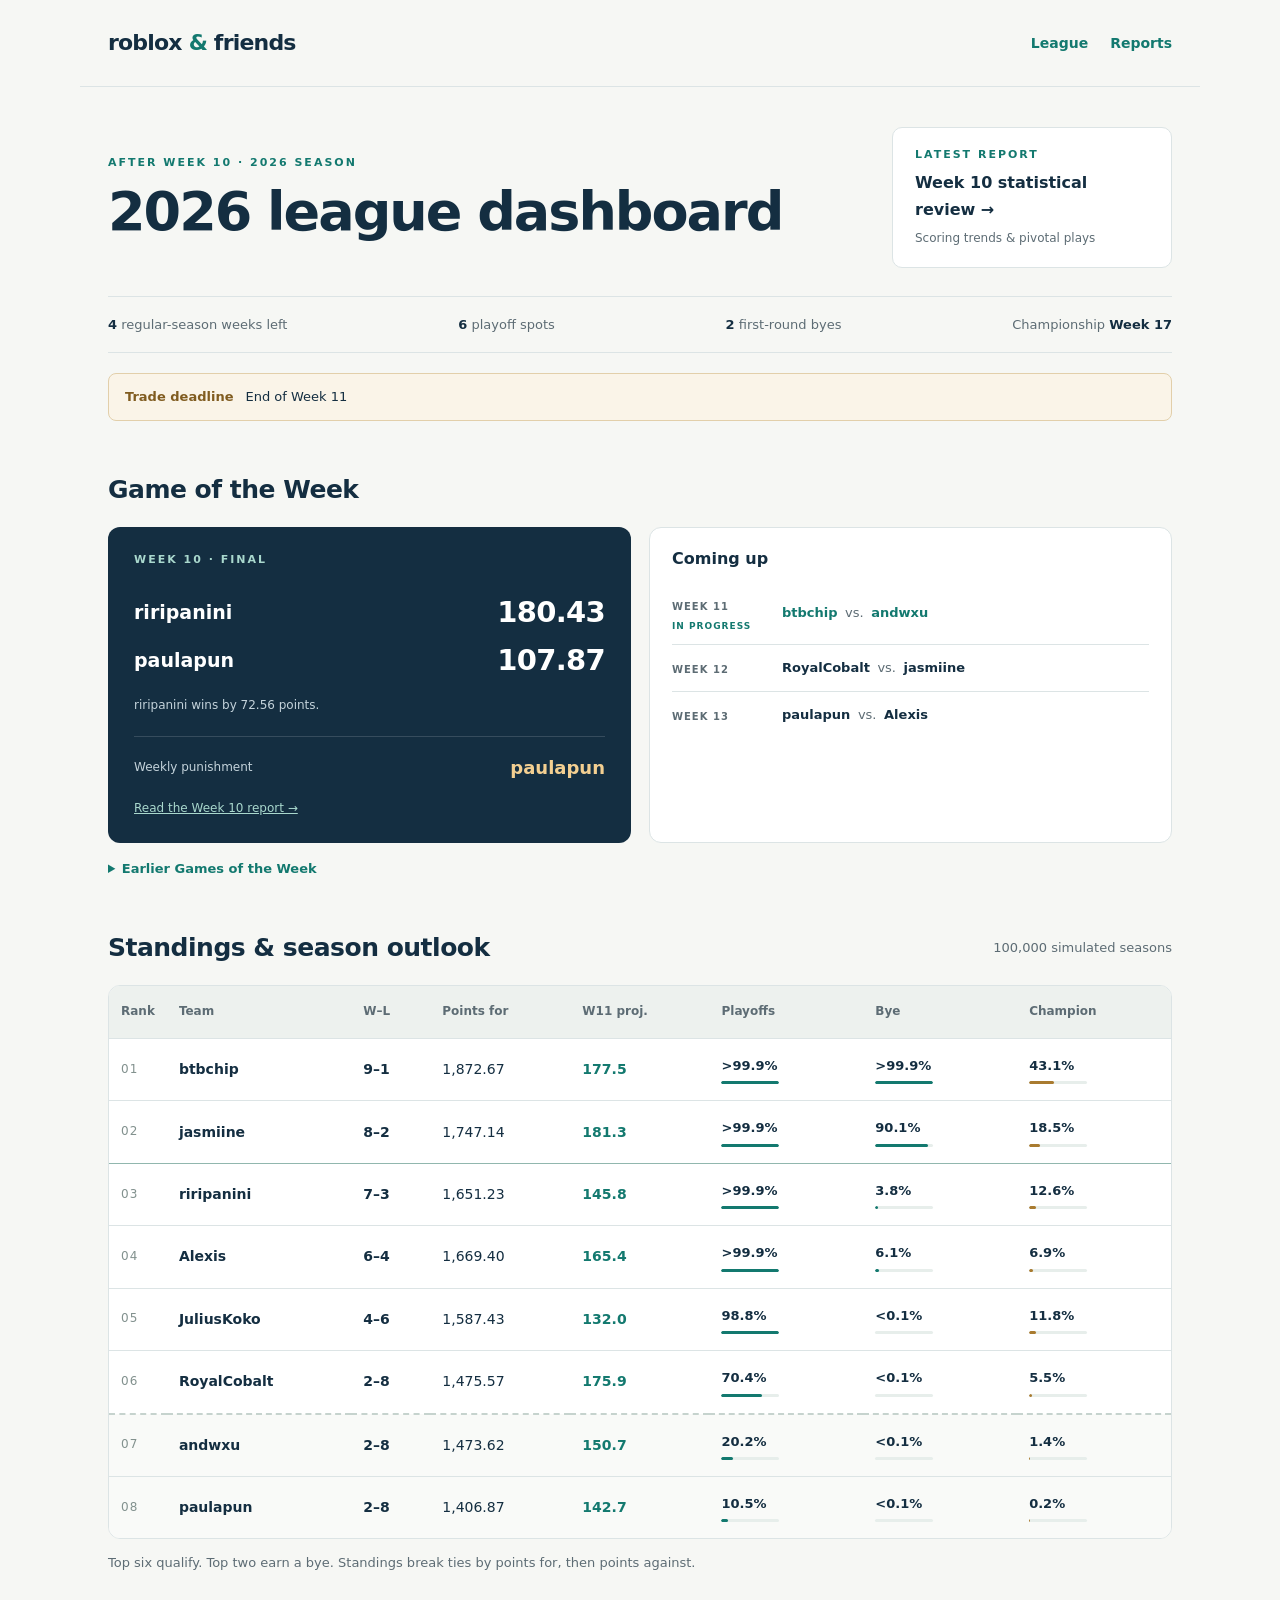
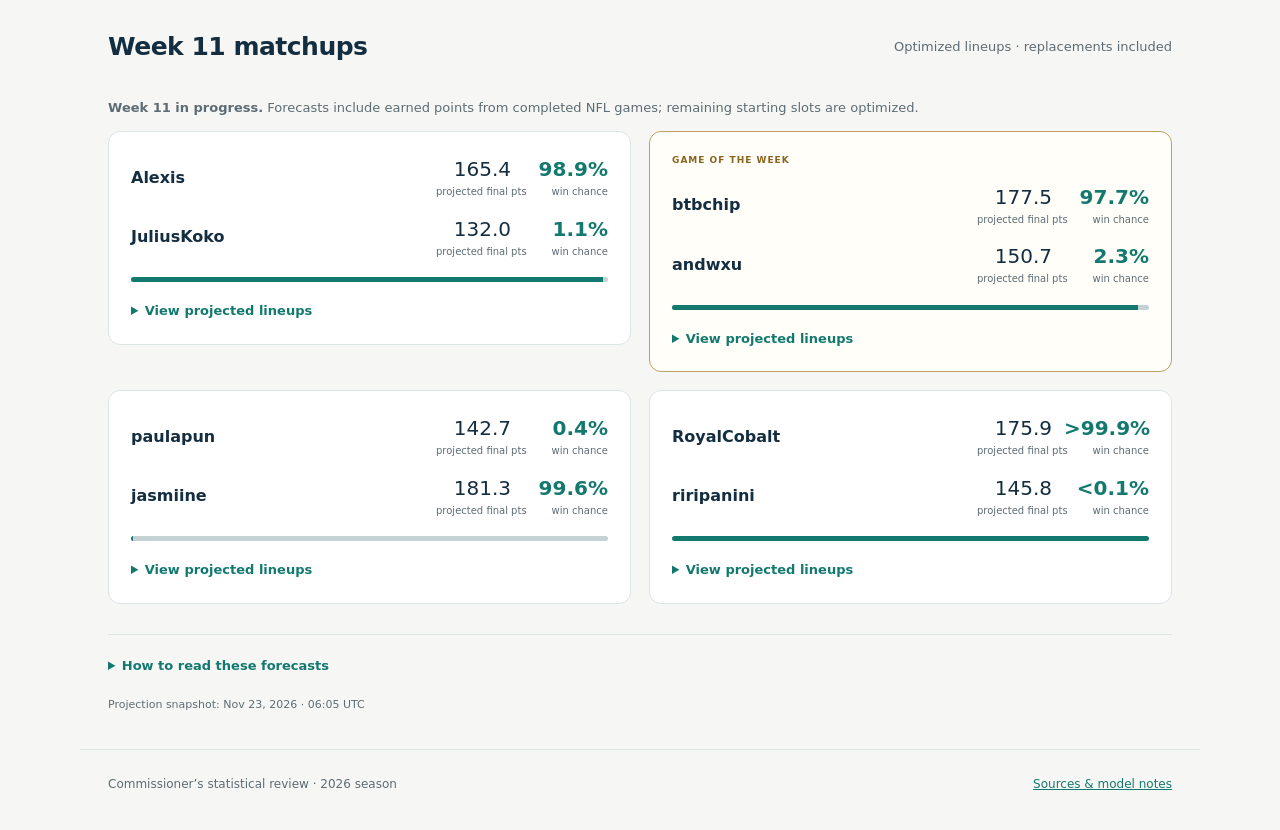
==== commit a0cb3b8e: "Refresh Week 11 Sunday earned points and November 22 season odds" ====
--- a/docs/index.html
+++ b/docs/index.html
@@ -2,6 +2,6 @@
 <div class="season-strip"><span><b>4</b> regular-season weeks left</span><span><b>6</b> playoff spots</span><span><b>2</b> first-round byes</span><span>Championship <b>Week 17</b></span></div>
 <aside class="league-notice" aria-label="Trade deadline reminder"><strong>Trade deadline</strong><span>End of Week 11</span></aside>
 <section id="gotw" class="gotw-section" aria-labelledby="gotw-title"><div class="section-heading"><h2 id="gotw-title">Game of the Week</h2></div><div class="gotw-grid"><article class="gotw-result"><p class="eyebrow">WEEK 10 · FINAL</p><div class="gotw-score"><strong>riripanini</strong><b>180.43</b></div><div class="gotw-score"><strong>paulapun</strong><b>107.87</b></div><p class="gotw-margin">riripanini wins by 72.56 points.</p><div class="punishment-recipient"><span>Weekly punishment</span><strong>paulapun</strong></div><a href="reports/2026/week-10.html">Read the Week 10 report →</a></article><article class="gotw-schedule"><h3>Coming up</h3><ol><li class="gotw-up-next"><div><span class="schedule-week">WEEK 11</span><span class="next-tag">IN PROGRESS</span></div><strong>btbchip <span>vs.</span> andwxu</strong></li><li><div><span class="schedule-week">WEEK 12</span></div><strong>RoyalCobalt <span>vs.</span> jasmiine</strong></li><li><div><span class="schedule-week">WEEK 13</span></div><strong>paulapun <span>vs.</span> Alexis</strong></li></ol></article></div><details class="gotw-history"><summary>Earlier Games of the Week</summary><div class="table"><table><caption>Completed GOTW results</caption><thead><tr><th>Week</th><th>Matchup</th><th>Final score</th><th>Weekly punishment</th></tr></thead><tbody><tr><td>9</td><td>jasmiine vs. Alexis</td><td class="num">207.13–168.26</td><td>Alexis</td></tr><tr><td>8</td><td>riripanini vs. jasmiine</td><td class="num">152.10–174.60</td><td>riripanini</td></tr><tr><td>7</td><td>btbchip vs. JuliusKoko</td><td class="num">155.98–123.85</td><td>JuliusKoko</td></tr><tr><td>6</td><td>andwxu vs. riripanini</td><td class="num">133.27–141.44</td><td>andwxu</td></tr><tr><td>5</td><td>paulapun vs. JuliusKoko</td><td class="num">131.06–188.15</td><td>paulapun</td></tr><tr><td>4</td><td>Alexis vs. JuliusKoko</td><td class="num">198.83–142.42</td><td>JuliusKoko</td></tr><tr><td>3</td><td>andwxu vs. RoyalCobalt</td><td class="num">142.24–150.23</td><td>andwxu</td></tr><tr><td>2</td><td>btbchip vs. RoyalCobalt</td><td class="num">157.63–134.23</td><td>RoyalCobalt</td></tr></tbody></table></div></details></section>
-<section class="standings-section" aria-labelledby="standings-title"><div class="section-heading"><h2 id="standings-title">Standings &amp; season outlook</h2><span>100,000 simulated seasons</span></div><div class="standings-wrap"><table class="standings"><caption class="sr-only">Standings after Week 10, Week 11 projected points, and simulated season probabilities</caption><thead><tr><th scope="col">Rank</th><th scope="col">Team</th><th scope="col">W–L</th><th scope="col">Points for</th><th scope="col">W11 proj.</th><th scope="col">Playoffs</th><th scope="col">Bye</th><th scope="col">Champion</th></tr></thead><tbody><tr class="seed-1"><td class="rank">01</td><th scope="row">btbchip</th><td class="record">9–1</td><td class="num">1,872.67</td><td class="num projection">180.9</td><td class="odds"><b>&gt;99.9%</b><span class="mini-bar" aria-hidden="true"><i style="width:100.00%"></i></span></td><td class="odds"><b>99.6%</b><span class="mini-bar" aria-hidden="true"><i style="width:99.56%"></i></span></td><td class="odds"><b>42.8%</b><span class="mini-bar" aria-hidden="true"><i style="width:42.80%"></i></span></td></tr><tr class="seed-2"><td class="rank">02</td><th scope="row">jasmiine</th><td class="record">8–2</td><td class="num">1,747.14</td><td class="num projection">163.7</td><td class="odds"><b>&gt;99.9%</b><span class="mini-bar" aria-hidden="true"><i style="width:100.00%"></i></span></td><td class="odds"><b>80.7%</b><span class="mini-bar" aria-hidden="true"><i style="width:80.75%"></i></span></td><td class="odds"><b>13.8%</b><span class="mini-bar" aria-hidden="true"><i style="width:13.79%"></i></span></td></tr><tr class="seed-3"><td class="rank">03</td><th scope="row">riripanini</th><td class="record">7–3</td><td class="num">1,651.23</td><td class="num projection">155.7</td><td class="odds"><b>&gt;99.9%</b><span class="mini-bar" aria-hidden="true"><i style="width:100.00%"></i></span></td><td class="odds"><b>12.9%</b><span class="mini-bar" aria-hidden="true"><i style="width:12.88%"></i></span></td><td class="odds"><b>14.8%</b><span class="mini-bar" aria-hidden="true"><i style="width:14.76%"></i></span></td></tr><tr class="seed-4"><td class="rank">04</td><th scope="row">Alexis</th><td class="record">6–4</td><td class="num">1,669.40</td><td class="num projection">170.9</td><td class="odds"><b>&gt;99.9%</b><span class="mini-bar" aria-hidden="true"><i style="width:100.00%"></i></span></td><td class="odds"><b>6.8%</b><span class="mini-bar" aria-hidden="true"><i style="width:6.80%"></i></span></td><td class="odds"><b>10.7%</b><span class="mini-bar" aria-hidden="true"><i style="width:10.69%"></i></span></td></tr><tr class="seed-5"><td class="rank">05</td><th scope="row">JuliusKoko</th><td class="record">4–6</td><td class="num">1,587.43</td><td class="num projection">161.6</td><td class="odds"><b>99.3%</b><span class="mini-bar" aria-hidden="true"><i style="width:99.30%"></i></span></td><td class="odds"><b>&lt;0.1%</b><span class="mini-bar" aria-hidden="true"><i style="width:0.02%"></i></span></td><td class="odds"><b>11.3%</b><span class="mini-bar" aria-hidden="true"><i style="width:11.32%"></i></span></td></tr><tr class="seed-6"><td class="rank">06</td><th scope="row">RoyalCobalt</th><td class="record">2–8</td><td class="num">1,475.57</td><td class="num projection">168.6</td><td class="odds"><b>58.0%</b><span class="mini-bar" aria-hidden="true"><i style="width:57.96%"></i></span></td><td class="odds"><b>&lt;0.1%</b><span class="mini-bar" aria-hidden="true"><i style="width:0.00%"></i></span></td><td class="odds"><b>4.6%</b><span class="mini-bar" aria-hidden="true"><i style="width:4.56%"></i></span></td></tr><tr class="seed-7"><td class="rank">07</td><th scope="row">andwxu</th><td class="record">2–8</td><td class="num">1,473.62</td><td class="num projection">134.3</td><td class="odds"><b>25.5%</b><span class="mini-bar" aria-hidden="true"><i style="width:25.54%"></i></span></td><td class="odds"><b>&lt;0.1%</b><span class="mini-bar" aria-hidden="true"><i style="width:0.00%"></i></span></td><td class="odds"><b>1.7%</b><span class="mini-bar" aria-hidden="true"><i style="width:1.73%"></i></span></td></tr><tr class="seed-8"><td class="rank">08</td><th scope="row">paulapun</th><td class="record">2–8</td><td class="num">1,406.87</td><td class="num projection">134.3</td><td class="odds"><b>17.2%</b><span class="mini-bar" aria-hidden="true"><i style="width:17.21%"></i></span></td><td class="odds"><b>&lt;0.1%</b><span class="mini-bar" aria-hidden="true"><i style="width:0.00%"></i></span></td><td class="odds"><b>0.4%</b><span class="mini-bar" aria-hidden="true"><i style="width:0.36%"></i></span></td></tr></tbody></table></div><p class="note">Top six qualify. Top two earn a bye. Standings break ties by points for, then points against.</p></section>
-<section class="next-week" aria-labelledby="matchups-title"><div class="section-heading"><h2 id="matchups-title">Week 11 matchups</h2><span>Optimized lineups · replacements included</span></div><p class="note"><strong>Week 11 in progress.</strong> Forecasts include earned points from completed NFL games; remaining starting slots are optimized.</p><div class="match-grid"><article class="match-card"><div class="match-team"><strong>Alexis</strong><span>170.9<small>projected final pts</small></span><b>59.4%<small>win chance</small></b></div><div class="match-team"><strong>JuliusKoko</strong><span>161.6<small>projected final pts</small></span><b>40.6%<small>win chance</small></b></div><div class="match-bar" aria-label="Alexis 59.4%; JuliusKoko 40.6%"><span style="width:59.42%"></span></div><details class="lineup-detail"><summary>View projected lineups</summary><div class="selected-lineups"><div class="selected-team"><h4>Alexis</h4><table><caption class="sr-only">Projected starting lineup</caption><thead><tr><th>Slot</th><th>Player</th><th>Pts</th></tr></thead><tbody><tr><td>QB</td><th scope="row">Jayden Daniels</th><td>21.8</td></tr><tr><td>RB</td><th scope="row">Saquon Barkley</th><td>12.7</td></tr><tr><td>RB</td><th scope="row">D&#x27;Andre Swift</th><td>19.4</td></tr><tr><td>WR</td><th scope="row">Tee Higgins</th><td>18.9</td></tr><tr><td>WR</td><th scope="row">Carnell Tate</th><td>13.0</td></tr><tr><td>WR</td><th scope="row">DJ Moore</th><td>12.3</td></tr><tr><td>TE</td><th scope="row">Chig Okonkwo</th><td>10.4</td></tr><tr><td>FLEX</td><th scope="row">Brock Bowers</th><td>14.6</td></tr><tr><td>FLEX</td><th scope="row">Ollie Gordon II</th><td>11.1</td></tr><tr><td>FLEX</td><th scope="row">Javonte Williams</th><td>20.8</td></tr><tr><td>K</td><th scope="row">Will Reichard</th><td>7.0</td></tr><tr><td>DEF</td><th scope="row">PIT</th><td>8.8</td></tr></tbody></table></div><div class="selected-team"><h4>JuliusKoko</h4><table><caption class="sr-only">Projected starting lineup</caption><thead><tr><th>Slot</th><th>Player</th><th>Pts</th></tr></thead><tbody><tr><td>QB</td><th scope="row">Josh Allen</th><td>24.5</td></tr><tr><td>RB</td><th scope="row">Cam Skattebo</th><td>16.5</td></tr><tr><td>RB</td><th scope="row">Bhayshul Tuten</th><td>15.5</td></tr><tr><td>WR</td><th scope="row">Malik Nabers</th><td>16.0</td></tr><tr><td>WR</td><th scope="row">Emeka Egbuka</th><td>10.1</td></tr><tr><td>WR</td><th scope="row">Rome Odunze</th><td>11.4</td></tr><tr><td>TE</td><th scope="row">Isaiah Likely</th><td>14.7</td></tr><tr><td>FLEX</td><th scope="row">Ashton Jeanty</th><td>11.9</td></tr><tr><td>FLEX</td><th scope="row">Jalen Coker</th><td>12.7</td></tr><tr><td>FLEX</td><th scope="row">Sam LaPorta</th><td>12.3</td></tr><tr><td>K</td><th scope="row">Cameron Dicker</th><td>6.4</td></tr><tr><td>DEF</td><th scope="row">DEN</th><td>9.7</td></tr></tbody></table></div></div></details></article><article class="match-card featured-gotw"><p class="gotw-badge">GAME OF THE WEEK</p><div class="match-team"><strong>btbchip</strong><span>180.9<small>projected final pts</small></span><b>90.7%<small>win chance</small></b></div><div class="match-team"><strong>andwxu</strong><span>134.3<small>projected final pts</small></span><b>9.3%<small>win chance</small></b></div><div class="match-bar" aria-label="btbchip 90.7%; andwxu 9.3%"><span style="width:90.74%"></span></div><details class="lineup-detail"><summary>View projected lineups</summary><div class="selected-lineups"><div class="selected-team"><h4>btbchip</h4><table><caption class="sr-only">Projected starting lineup</caption><thead><tr><th>Slot</th><th>Player</th><th>Pts</th></tr></thead><tbody><tr><td>QB</td><th scope="row">Joe Burrow</th><td>26.4</td></tr><tr><td>RB</td><th scope="row">Chase Brown</th><td>15.1</td></tr><tr><td>RB</td><th scope="row">Jahmyr Gibbs</th><td>23.2</td></tr><tr><td>WR</td><th scope="row">Garrett Wilson</th><td>15.8</td></tr><tr><td>WR</td><th scope="row">Luther Burden III</th><td>15.3</td></tr><tr><td>WR</td><th scope="row">Nico Collins · earned</th><td>14.8</td></tr><tr><td>TE</td><th scope="row">Dalton Kincaid</th><td>9.5</td></tr><tr><td>FLEX</td><th scope="row">Chuba Hubbard</th><td>16.6</td></tr><tr><td>FLEX</td><th scope="row">Zay Flowers</th><td>15.2</td></tr><tr><td>FLEX</td><th scope="row">Parker Washington</th><td>14.2</td></tr><tr><td>K</td><th scope="row">Evan McPherson</th><td>7.6</td></tr><tr><td>DEF</td><th scope="row">JAX</th><td>7.3</td></tr></tbody></table></div><div class="selected-team"><h4>andwxu</h4><table><caption class="sr-only">Projected starting lineup</caption><thead><tr><th>Slot</th><th>Player</th><th>Pts</th></tr></thead><tbody><tr><td>QB</td><th scope="row">C.J. Stroud · earned</th><td>21.5</td></tr><tr><td>RB</td><th scope="row">Jonathan Taylor · earned</th><td>6.7</td></tr><tr><td>RB</td><th scope="row">Tony Pollard</th><td>16.9</td></tr><tr><td>WR</td><th scope="row">Xavier Hutchinson · earned</th><td>3.3</td></tr><tr><td>WR</td><th scope="row">Chris Olave</th><td>15.3</td></tr><tr><td>WR</td><th scope="row">Tetairoa McMillan</th><td>14.7</td></tr><tr><td>TE</td><th scope="row">George Kittle</th><td>12.6</td></tr><tr><td>FLEX</td><th scope="row">Ryan Flournoy</th><td>10.2</td></tr><tr><td>FLEX</td><th scope="row">Jonah Coleman</th><td>17.2</td></tr><tr><td>FLEX</td><th scope="row">Malik Washington</th><td>8.9</td></tr><tr><td>K</td><th scope="row">Spencer Shrader · earned</th><td>1.0</td></tr><tr><td>DEF</td><th scope="row">DET</th><td>6.0</td></tr></tbody></table></div></div></details></article><article class="match-card"><div class="match-team"><strong>paulapun</strong><span>134.3<small>projected final pts</small></span><b>19.8%<small>win chance</small></b></div><div class="match-team"><strong>jasmiine</strong><span>163.7<small>projected final pts</small></span><b>80.2%<small>win chance</small></b></div><div class="match-bar" aria-label="paulapun 19.8%; jasmiine 80.2%"><span style="width:19.82%"></span></div><details class="lineup-detail"><summary>View projected lineups</summary><div class="selected-lineups"><div class="selected-team"><h4>paulapun</h4><table><caption class="sr-only">Projected starting lineup</caption><thead><tr><th>Slot</th><th>Player</th><th>Pts</th></tr></thead><tbody><tr><td>QB</td><th scope="row">Tyler Shough</th><td>16.1</td></tr><tr><td>RB</td><th scope="row">Omarion Hampton</th><td>10.2</td></tr><tr><td>RB</td><th scope="row">David Montgomery · earned</th><td>15.4</td></tr><tr><td>WR</td><th scope="row">DeVonta Smith</th><td>13.5</td></tr><tr><td>WR</td><th scope="row">Stefon Diggs</th><td>13.4</td></tr><tr><td>WR</td><th scope="row">Jameson Williams</th><td>12.2</td></tr><tr><td>TE</td><th scope="row">Mike Gesicki</th><td>9.2</td></tr><tr><td>FLEX</td><th scope="row">Colston Loveland</th><td>11.0</td></tr><tr><td>FLEX</td><th scope="row">Khalil Shakir</th><td>9.6</td></tr><tr><td>FLEX</td><th scope="row">Tre Tucker</th><td>8.4</td></tr><tr><td>K</td><th scope="row">Ka&#x27;imi Fairbairn · earned</th><td>6.0</td></tr><tr><td>DEF</td><th scope="row">CHI</th><td>9.1</td></tr></tbody></table></div><div class="selected-team"><h4>jasmiine</h4><table><caption class="sr-only">Projected starting lineup</caption><thead><tr><th>Slot</th><th>Player</th><th>Pts</th></tr></thead><tbody><tr><td>QB</td><th scope="row">Dak Prescott</th><td>21.4</td></tr><tr><td>RB</td><th scope="row">Bucky Irving</th><td>18.3</td></tr><tr><td>RB</td><th scope="row">Derrick Henry</th><td>15.5</td></tr><tr><td>WR</td><th scope="row">Ja&#x27;Marr Chase</th><td>22.0</td></tr><tr><td>WR</td><th scope="row">CeeDee Lamb</th><td>21.4</td></tr><tr><td>WR</td><th scope="row">Caleb Douglas</th><td>8.8</td></tr><tr><td>TE</td><th scope="row">Michael Mayer</th><td>8.4</td></tr><tr><td>FLEX</td><th scope="row">Kaelon Black</th><td>4.7</td></tr><tr><td>FLEX</td><th scope="row">Breece Hall</th><td>13.7</td></tr><tr><td>FLEX</td><th scope="row">Replacement TE</th><td>8.6</td></tr><tr><td>K</td><th scope="row">Cam Little</th><td>6.5</td></tr><tr><td>DEF</td><th scope="row">HOU · earned</th><td>14.4</td></tr></tbody></table></div></div></details></article><article class="match-card"><div class="match-team"><strong>RoyalCobalt</strong><span>168.6<small>projected final pts</small></span><b>63.1%<small>win chance</small></b></div><div class="match-team"><strong>riripanini</strong><span>155.7<small>projected final pts</small></span><b>36.9%<small>win chance</small></b></div><div class="match-bar" aria-label="RoyalCobalt 63.1%; riripanini 36.9%"><span style="width:63.05%"></span></div><details class="lineup-detail"><summary>View projected lineups</summary><div class="selected-lineups"><div class="selected-team"><h4>RoyalCobalt</h4><table><caption class="sr-only">Projected starting lineup</caption><thead><tr><th>Slot</th><th>Player</th><th>Pts</th></tr></thead><tbody><tr><td>QB</td><th scope="row">Brock Purdy</th><td>17.9</td></tr><tr><td>RB</td><th scope="row">Christian McCaffrey</th><td>19.9</td></tr><tr><td>RB</td><th scope="row">Emmett Johnson</th><td>19.6</td></tr><tr><td>WR</td><th scope="row">Justin Jefferson</th><td>18.5</td></tr><tr><td>WR</td><th scope="row">Rashee Rice</th><td>15.6</td></tr><tr><td>WR</td><th scope="row">Ladd McConkey</th><td>12.0</td></tr><tr><td>TE</td><th scope="row">Brenton Strange</th><td>9.0</td></tr><tr><td>FLEX</td><th scope="row">Travis Kelce</th><td>13.0</td></tr><tr><td>FLEX</td><th scope="row">Elic Ayomanor</th><td>10.1</td></tr><tr><td>FLEX</td><th scope="row">Trey McBride</th><td>14.3</td></tr><tr><td>K</td><th scope="row">Matt Gay</th><td>6.5</td></tr><tr><td>DEF</td><th scope="row">KC</th><td>12.1</td></tr></tbody></table></div><div class="selected-team"><h4>riripanini</h4><table><caption class="sr-only">Projected starting lineup</caption><thead><tr><th>Slot</th><th>Player</th><th>Pts</th></tr></thead><tbody><tr><td>QB</td><th scope="row">Trevor Lawrence</th><td>20.3</td></tr><tr><td>RB</td><th scope="row">Jaylen Warren</th><td>15.9</td></tr><tr><td>RB</td><th scope="row">James Cook III</th><td>19.1</td></tr><tr><td>WR</td><th scope="row">George Pickens</th><td>14.9</td></tr><tr><td>WR</td><th scope="row">Josh Downs</th><td>10.1</td></tr><tr><td>WR</td><th scope="row">Mike Evans</th><td>14.0</td></tr><tr><td>TE</td><th scope="row">Tyler Warren · earned</th><td>3.2</td></tr><tr><td>FLEX</td><th scope="row">Jaylen Waddle</th><td>11.0</td></tr><tr><td>FLEX</td><th scope="row">Adonai Mitchell</th><td>9.9</td></tr><tr><td>FLEX</td><th scope="row">Amon-Ra St. Brown</th><td>19.1</td></tr><tr><td>K</td><th scope="row">Brandon Aubrey</th><td>7.6</td></tr><tr><td>DEF</td><th scope="row">BUF</th><td>10.3</td></tr></tbody></table></div></div></details></article></div></section>
-<details class="forecast-notes"><summary>How to read these forecasts</summary><div><p>Week 11 optimizes unplayed starting slots from each current roster, respecting all 12 starting slots. Once an NFL game is final, its Sleeper starting slots stay fixed at their earned points with no remaining scoring variance; bench players from completed games cannot enter the lineup. Players marked Out or IR and players on reserve are excluded; questionable players remain eligible. Unavoidable vacancies are filled with generic replacement players, estimated separately each week as the median projection of the top five unrostered players at the needed position. FLEX takes the best eligible replacement baseline. Rostered players are retained wherever they can fill a slot.</p><p><strong>Week 11 replacement points:</strong> QB 17.1 · RB 7.6 · WR 8.3 · TE 8.6 · K 6.8 · DEF 6.6.</p><p>Replacement players carry position-level scoring uncertainty. These are hypothetical fill-ins, not roster moves; competitive waiver access is not modeled.</p><p>Season odds simulate Weeks 11–14 on the real schedule, then a six-team bracket in Weeks 15–17. Seeds 1–2 get byes; seed 1 faces the 4/5 winner, and seed 2 the 3/6 winner. Future weeks re-optimize each roster using that week’s projections, allowing projected returns and reserve activations. No future trades or new injuries are modeled.</p><p>Player score uncertainty uses position-level projection error from Weeks 1–8. Scores are independent across players and weeks; these are approximate model probabilities, not Sleeper odds. Small differences should not be treated as precise. Forecasts reflect this snapshot and do not refresh automatically.</p><p><a href="methodology.html#season-forecasts">Full forecast methodology &amp; sources →</a></p></div></details><p class="snapshot">Projection snapshot: Nov 22, 2026 · 06:00 UTC</p></main><footer><span>Commissioner’s statistical review · 2026 season</span><a href="methodology.html">Sources &amp; model notes</a></footer></body></html>+<section class="standings-section" aria-labelledby="standings-title"><div class="section-heading"><h2 id="standings-title">Standings &amp; season outlook</h2><span>100,000 simulated seasons</span></div><div class="standings-wrap"><table class="standings"><caption class="sr-only">Standings after Week 10, Week 11 projected points, and simulated season probabilities</caption><thead><tr><th scope="col">Rank</th><th scope="col">Team</th><th scope="col">W–L</th><th scope="col">Points for</th><th scope="col">W11 proj.</th><th scope="col">Playoffs</th><th scope="col">Bye</th><th scope="col">Champion</th></tr></thead><tbody><tr class="seed-1"><td class="rank">01</td><th scope="row">btbchip</th><td class="record">9–1</td><td class="num">1,872.67</td><td class="num projection">177.5</td><td class="odds"><b>&gt;99.9%</b><span class="mini-bar" aria-hidden="true"><i style="width:100.00%"></i></span></td><td class="odds"><b>&gt;99.9%</b><span class="mini-bar" aria-hidden="true"><i style="width:99.98%"></i></span></td><td class="odds"><b>43.1%</b><span class="mini-bar" aria-hidden="true"><i style="width:43.07%"></i></span></td></tr><tr class="seed-2"><td class="rank">02</td><th scope="row">jasmiine</th><td class="record">8–2</td><td class="num">1,747.14</td><td class="num projection">181.3</td><td class="odds"><b>&gt;99.9%</b><span class="mini-bar" aria-hidden="true"><i style="width:100.00%"></i></span></td><td class="odds"><b>90.1%</b><span class="mini-bar" aria-hidden="true"><i style="width:90.12%"></i></span></td><td class="odds"><b>18.5%</b><span class="mini-bar" aria-hidden="true"><i style="width:18.48%"></i></span></td></tr><tr class="seed-3"><td class="rank">03</td><th scope="row">riripanini</th><td class="record">7–3</td><td class="num">1,651.23</td><td class="num projection">145.8</td><td class="odds"><b>&gt;99.9%</b><span class="mini-bar" aria-hidden="true"><i style="width:100.00%"></i></span></td><td class="odds"><b>3.8%</b><span class="mini-bar" aria-hidden="true"><i style="width:3.79%"></i></span></td><td class="odds"><b>12.6%</b><span class="mini-bar" aria-hidden="true"><i style="width:12.65%"></i></span></td></tr><tr class="seed-4"><td class="rank">04</td><th scope="row">Alexis</th><td class="record">6–4</td><td class="num">1,669.40</td><td class="num projection">165.4</td><td class="odds"><b>&gt;99.9%</b><span class="mini-bar" aria-hidden="true"><i style="width:100.00%"></i></span></td><td class="odds"><b>6.1%</b><span class="mini-bar" aria-hidden="true"><i style="width:6.12%"></i></span></td><td class="odds"><b>6.9%</b><span class="mini-bar" aria-hidden="true"><i style="width:6.87%"></i></span></td></tr><tr class="seed-5"><td class="rank">05</td><th scope="row">JuliusKoko</th><td class="record">4–6</td><td class="num">1,587.43</td><td class="num projection">132.0</td><td class="odds"><b>98.8%</b><span class="mini-bar" aria-hidden="true"><i style="width:98.82%"></i></span></td><td class="odds"><b>&lt;0.1%</b><span class="mini-bar" aria-hidden="true"><i style="width:0.00%"></i></span></td><td class="odds"><b>11.8%</b><span class="mini-bar" aria-hidden="true"><i style="width:11.82%"></i></span></td></tr><tr class="seed-6"><td class="rank">06</td><th scope="row">RoyalCobalt</th><td class="record">2–8</td><td class="num">1,475.57</td><td class="num projection">175.9</td><td class="odds"><b>70.4%</b><span class="mini-bar" aria-hidden="true"><i style="width:70.41%"></i></span></td><td class="odds"><b>&lt;0.1%</b><span class="mini-bar" aria-hidden="true"><i style="width:0.00%"></i></span></td><td class="odds"><b>5.5%</b><span class="mini-bar" aria-hidden="true"><i style="width:5.48%"></i></span></td></tr><tr class="seed-7"><td class="rank">07</td><th scope="row">andwxu</th><td class="record">2–8</td><td class="num">1,473.62</td><td class="num projection">150.7</td><td class="odds"><b>20.2%</b><span class="mini-bar" aria-hidden="true"><i style="width:20.23%"></i></span></td><td class="odds"><b>&lt;0.1%</b><span class="mini-bar" aria-hidden="true"><i style="width:0.00%"></i></span></td><td class="odds"><b>1.4%</b><span class="mini-bar" aria-hidden="true"><i style="width:1.41%"></i></span></td></tr><tr class="seed-8"><td class="rank">08</td><th scope="row">paulapun</th><td class="record">2–8</td><td class="num">1,406.87</td><td class="num projection">142.7</td><td class="odds"><b>10.5%</b><span class="mini-bar" aria-hidden="true"><i style="width:10.54%"></i></span></td><td class="odds"><b>&lt;0.1%</b><span class="mini-bar" aria-hidden="true"><i style="width:0.00%"></i></span></td><td class="odds"><b>0.2%</b><span class="mini-bar" aria-hidden="true"><i style="width:0.22%"></i></span></td></tr></tbody></table></div><p class="note">Top six qualify. Top two earn a bye. Standings break ties by points for, then points against.</p></section>
+<section class="next-week" aria-labelledby="matchups-title"><div class="section-heading"><h2 id="matchups-title">Week 11 matchups</h2><span>Optimized lineups · replacements included</span></div><p class="note"><strong>Week 11 in progress.</strong> Forecasts include earned points from completed NFL games; remaining starting slots are optimized.</p><div class="match-grid"><article class="match-card"><div class="match-team"><strong>Alexis</strong><span>165.4<small>projected final pts</small></span><b>98.9%<small>win chance</small></b></div><div class="match-team"><strong>JuliusKoko</strong><span>132.0<small>projected final pts</small></span><b>1.1%<small>win chance</small></b></div><div class="match-bar" aria-label="Alexis 98.9%; JuliusKoko 1.1%"><span style="width:98.88%"></span></div><details class="lineup-detail"><summary>View projected lineups</summary><div class="selected-lineups"><div class="selected-team"><h4>Alexis</h4><table><caption class="sr-only">Projected starting lineup</caption><thead><tr><th>Slot</th><th>Player</th><th>Pts</th></tr></thead><tbody><tr><td>QB</td><th scope="row">Jayden Daniels</th><td>21.7</td></tr><tr><td>RB</td><th scope="row">Javonte Williams · earned</th><td>24.1</td></tr><tr><td>RB</td><th scope="row">D&#x27;Andre Swift · earned</th><td>11.9</td></tr><tr><td>WR</td><th scope="row">Carnell Tate · earned</th><td>13.8</td></tr><tr><td>WR</td><th scope="row">DJ Moore · earned</th><td>23.1</td></tr><tr><td>WR</td><th scope="row">Tee Higgins</th><td>18.7</td></tr><tr><td>TE</td><th scope="row">Chig Okonkwo</th><td>10.4</td></tr><tr><td>FLEX</td><th scope="row">Saquon Barkley · earned</th><td>13.5</td></tr><tr><td>FLEX</td><th scope="row">Deebo Samuel Sr. · earned</th><td>7.7</td></tr><tr><td>FLEX</td><th scope="row">Ollie Gordon II · earned</th><td>8.7</td></tr><tr><td>K</td><th scope="row">Will Reichard · earned</th><td>3.0</td></tr><tr><td>DEF</td><th scope="row">PIT · earned</th><td>8.8</td></tr></tbody></table></div><div class="selected-team"><h4>JuliusKoko</h4><table><caption class="sr-only">Projected starting lineup</caption><thead><tr><th>Slot</th><th>Player</th><th>Pts</th></tr></thead><tbody><tr><td>QB</td><th scope="row">Josh Allen · earned</th><td>14.2</td></tr><tr><td>RB</td><th scope="row">Bhayshul Tuten · earned</th><td>8.3</td></tr><tr><td>RB</td><th scope="row">Ashton Jeanty · earned</th><td>27.9</td></tr><tr><td>WR</td><th scope="row">Emeka Egbuka · earned</th><td>3.8</td></tr><tr><td>WR</td><th scope="row">Jalen Coker · earned</th><td>8.7</td></tr><tr><td>WR</td><th scope="row">Malik Nabers · earned</th><td>18.5</td></tr><tr><td>TE</td><th scope="row">Sam LaPorta · earned</th><td>9.2</td></tr><tr><td>FLEX</td><th scope="row">Isaiah Likely · earned</th><td>4.5</td></tr><tr><td>FLEX</td><th scope="row">Rome Odunze · earned</th><td>8.5</td></tr><tr><td>FLEX</td><th scope="row">Cam Skattebo · earned</th><td>5.8</td></tr><tr><td>K</td><th scope="row">Cameron Dicker · earned</th><td>8.0</td></tr><tr><td>DEF</td><th scope="row">DEN · earned</th><td>14.6</td></tr></tbody></table></div></div></details></article><article class="match-card featured-gotw"><p class="gotw-badge">GAME OF THE WEEK</p><div class="match-team"><strong>btbchip</strong><span>177.5<small>projected final pts</small></span><b>97.7%<small>win chance</small></b></div><div class="match-team"><strong>andwxu</strong><span>150.7<small>projected final pts</small></span><b>2.3%<small>win chance</small></b></div><div class="match-bar" aria-label="btbchip 97.7%; andwxu 2.3%"><span style="width:97.72%"></span></div><details class="lineup-detail"><summary>View projected lineups</summary><div class="selected-lineups"><div class="selected-team"><h4>btbchip</h4><table><caption class="sr-only">Projected starting lineup</caption><thead><tr><th>Slot</th><th>Player</th><th>Pts</th></tr></thead><tbody><tr><td>QB</td><th scope="row">Joe Burrow</th><td>26.0</td></tr><tr><td>RB</td><th scope="row">Jahmyr Gibbs · earned</th><td>27.8</td></tr><tr><td>RB</td><th scope="row">Chuba Hubbard · earned</th><td>26.0</td></tr><tr><td>WR</td><th scope="row">Luther Burden III · earned</th><td>3.3</td></tr><tr><td>WR</td><th scope="row">Garrett Wilson · earned</th><td>6.9</td></tr><tr><td>WR</td><th scope="row">Nico Collins · earned</th><td>14.8</td></tr><tr><td>TE</td><th scope="row">T.J. Hockenson · earned</th><td>11.5</td></tr><tr><td>FLEX</td><th scope="row">Chase Brown</th><td>14.9</td></tr><tr><td>FLEX</td><th scope="row">Zay Flowers · earned</th><td>16.4</td></tr><tr><td>FLEX</td><th scope="row">Parker Washington · earned</th><td>18.3</td></tr><tr><td>K</td><th scope="row">Evan McPherson</th><td>7.6</td></tr><tr><td>DEF</td><th scope="row">JAX · earned</th><td>4.0</td></tr></tbody></table></div><div class="selected-team"><h4>andwxu</h4><table><caption class="sr-only">Projected starting lineup</caption><thead><tr><th>Slot</th><th>Player</th><th>Pts</th></tr></thead><tbody><tr><td>QB</td><th scope="row">C.J. Stroud · earned</th><td>21.5</td></tr><tr><td>RB</td><th scope="row">Jonathan Taylor · earned</th><td>6.7</td></tr><tr><td>RB</td><th scope="row">Tony Pollard · earned</th><td>11.0</td></tr><tr><td>WR</td><th scope="row">Xavier Hutchinson · earned</th><td>3.3</td></tr><tr><td>WR</td><th scope="row">Chris Olave · earned</th><td>19.2</td></tr><tr><td>WR</td><th scope="row">Tetairoa McMillan · earned</th><td>19.1</td></tr><tr><td>TE</td><th scope="row">George Kittle · earned</th><td>18.4</td></tr><tr><td>FLEX</td><th scope="row">Jonah Coleman · earned</th><td>34.9</td></tr><tr><td>FLEX</td><th scope="row">Malik Washington · earned</th><td>7.1</td></tr><tr><td>FLEX</td><th scope="row">Ryan Flournoy · earned</th><td>2.1</td></tr><tr><td>K</td><th scope="row">Spencer Shrader · earned</th><td>1.0</td></tr><tr><td>DEF</td><th scope="row">DET · earned</th><td>6.4</td></tr></tbody></table></div></div></details></article><article class="match-card"><div class="match-team"><strong>paulapun</strong><span>142.7<small>projected final pts</small></span><b>0.4%<small>win chance</small></b></div><div class="match-team"><strong>jasmiine</strong><span>181.3<small>projected final pts</small></span><b>99.6%<small>win chance</small></b></div><div class="match-bar" aria-label="paulapun 0.4%; jasmiine 99.6%"><span style="width:0.43%"></span></div><details class="lineup-detail"><summary>View projected lineups</summary><div class="selected-lineups"><div class="selected-team"><h4>paulapun</h4><table><caption class="sr-only">Projected starting lineup</caption><thead><tr><th>Slot</th><th>Player</th><th>Pts</th></tr></thead><tbody><tr><td>QB</td><th scope="row">Tyler Shough · earned</th><td>15.3</td></tr><tr><td>RB</td><th scope="row">Omarion Hampton · earned</th><td>10.3</td></tr><tr><td>RB</td><th scope="row">David Montgomery · earned</th><td>15.4</td></tr><tr><td>WR</td><th scope="row">Courtland Sutton · earned</th><td>0.0</td></tr><tr><td>WR</td><th scope="row">Khalil Shakir · earned</th><td>15.3</td></tr><tr><td>WR</td><th scope="row">Stefon Diggs</th><td>13.4</td></tr><tr><td>TE</td><th scope="row">Colston Loveland · earned</th><td>11.9</td></tr><tr><td>FLEX</td><th scope="row">Mike Gesicki</th><td>9.1</td></tr><tr><td>FLEX</td><th scope="row">DeVonta Smith · earned</th><td>9.1</td></tr><tr><td>FLEX</td><th scope="row">Jameson Williams · earned</th><td>19.3</td></tr><tr><td>K</td><th scope="row">Ka&#x27;imi Fairbairn · earned</th><td>6.0</td></tr><tr><td>DEF</td><th scope="row">CHI · earned</th><td>17.7</td></tr></tbody></table></div><div class="selected-team"><h4>jasmiine</h4><table><caption class="sr-only">Projected starting lineup</caption><thead><tr><th>Slot</th><th>Player</th><th>Pts</th></tr></thead><tbody><tr><td>QB</td><th scope="row">Dak Prescott · earned</th><td>35.9</td></tr><tr><td>RB</td><th scope="row">Derrick Henry · earned</th><td>19.1</td></tr><tr><td>RB</td><th scope="row">Bucky Irving · earned</th><td>19.0</td></tr><tr><td>WR</td><th scope="row">CeeDee Lamb · earned</th><td>30.2</td></tr><tr><td>WR</td><th scope="row">Ja&#x27;Marr Chase</th><td>21.7</td></tr><tr><td>WR</td><th scope="row">Caleb Douglas · earned</th><td>5.0</td></tr><tr><td>TE</td><th scope="row">Michael Mayer · earned</th><td>1.4</td></tr><tr><td>FLEX</td><th scope="row">Omar Cooper Jr. · earned</th><td>0.0</td></tr><tr><td>FLEX</td><th scope="row">Kaelon Black · earned</th><td>2.5</td></tr><tr><td>FLEX</td><th scope="row">Breece Hall · earned</th><td>19.0</td></tr><tr><td>K</td><th scope="row">Cam Little · earned</th><td>13.0</td></tr><tr><td>DEF</td><th scope="row">HOU · earned</th><td>14.4</td></tr></tbody></table></div></div></details></article><article class="match-card"><div class="match-team"><strong>RoyalCobalt</strong><span>175.9<small>projected final pts</small></span><b>>99.9%<small>win chance</small></b></div><div class="match-team"><strong>riripanini</strong><span>145.8<small>projected final pts</small></span><b><0.1%<small>win chance</small></b></div><div class="match-bar" aria-label="RoyalCobalt >99.9%; riripanini <0.1%"><span style="width:100.00%"></span></div><details class="lineup-detail"><summary>View projected lineups</summary><div class="selected-lineups"><div class="selected-team"><h4>RoyalCobalt</h4><table><caption class="sr-only">Projected starting lineup</caption><thead><tr><th>Slot</th><th>Player</th><th>Pts</th></tr></thead><tbody><tr><td>QB</td><th scope="row">Brock Purdy · earned</th><td>22.2</td></tr><tr><td>RB</td><th scope="row">Travis Etienne Jr. · earned</th><td>7.6</td></tr><tr><td>RB</td><th scope="row">Christian McCaffrey · earned</th><td>14.2</td></tr><tr><td>WR</td><th scope="row">Elic Ayomanor · earned</th><td>5.7</td></tr><tr><td>WR</td><th scope="row">Rashee Rice · earned</th><td>11.3</td></tr><tr><td>WR</td><th scope="row">Justin Jefferson · earned</th><td>13.7</td></tr><tr><td>TE</td><th scope="row">Trey McBride · earned</th><td>14.8</td></tr><tr><td>FLEX</td><th scope="row">Ladd McConkey · earned</th><td>20.7</td></tr><tr><td>FLEX</td><th scope="row">Emmett Johnson · earned</th><td>24.3</td></tr><tr><td>FLEX</td><th scope="row">Travis Kelce · earned</th><td>25.4</td></tr><tr><td>K</td><th scope="row">Wil Lutz · earned</th><td>8.0</td></tr><tr><td>DEF</td><th scope="row">KC · earned</th><td>8.1</td></tr></tbody></table></div><div class="selected-team"><h4>riripanini</h4><table><caption class="sr-only">Projected starting lineup</caption><thead><tr><th>Slot</th><th>Player</th><th>Pts</th></tr></thead><tbody><tr><td>QB</td><th scope="row">Trevor Lawrence · earned</th><td>14.7</td></tr><tr><td>RB</td><th scope="row">Jaylen Warren · earned</th><td>4.9</td></tr><tr><td>RB</td><th scope="row">James Cook III · earned</th><td>17.2</td></tr><tr><td>WR</td><th scope="row">Mike Evans · earned</th><td>22.9</td></tr><tr><td>WR</td><th scope="row">Josh Downs · earned</th><td>9.9</td></tr><tr><td>WR</td><th scope="row">Amon-Ra St. Brown · earned</th><td>14.7</td></tr><tr><td>TE</td><th scope="row">Tyler Warren · earned</th><td>3.2</td></tr><tr><td>FLEX</td><th scope="row">Adonai Mitchell · earned</th><td>5.0</td></tr><tr><td>FLEX</td><th scope="row">Jaylen Waddle · earned</th><td>9.1</td></tr><tr><td>FLEX</td><th scope="row">George Pickens · earned</th><td>23.8</td></tr><tr><td>K</td><th scope="row">Brandon Aubrey · earned</th><td>10.0</td></tr><tr><td>DEF</td><th scope="row">BUF · earned</th><td>10.3</td></tr></tbody></table></div></div></details></article></div></section>
+<details class="forecast-notes"><summary>How to read these forecasts</summary><div><p>Week 11 optimizes unplayed starting slots from each current roster, respecting all 12 starting slots. Once an NFL game is final, its Sleeper starting slots stay fixed at their earned points with no remaining scoring variance; bench players from completed games cannot enter the lineup. Players marked Out or IR and players on reserve are excluded; questionable players remain eligible. Unavoidable vacancies are filled with generic replacement players, estimated separately each week as the median projection of the top five unrostered players at the needed position. FLEX takes the best eligible replacement baseline. Rostered players are retained wherever they can fill a slot.</p><p><strong>Week 11 replacement points:</strong> QB unavailable (fewer than five eligible free agents) · RB 4.7 · WR 2.5 · TE 1.2 · K unavailable (fewer than five eligible free agents) · DEF unavailable (fewer than five eligible free agents).</p><p>Replacement players carry position-level scoring uncertainty. These are hypothetical fill-ins, not roster moves; competitive waiver access is not modeled.</p><p>Season odds simulate Weeks 11–14 on the real schedule, then a six-team bracket in Weeks 15–17. Seeds 1–2 get byes; seed 1 faces the 4/5 winner, and seed 2 the 3/6 winner. Future weeks re-optimize each roster using that week’s projections, allowing projected returns and reserve activations. No future trades or new injuries are modeled.</p><p>Player score uncertainty uses position-level projection error from Weeks 1–8. Scores are independent across players and weeks; these are approximate model probabilities, not Sleeper odds. Small differences should not be treated as precise. Forecasts reflect this snapshot and do not refresh automatically.</p><p><a href="methodology.html#season-forecasts">Full forecast methodology &amp; sources →</a></p></div></details><p class="snapshot">Projection snapshot: Nov 23, 2026 · 06:05 UTC</p></main><footer><span>Commissioner’s statistical review · 2026 season</span><a href="methodology.html">Sources &amp; model notes</a></footer></body></html>
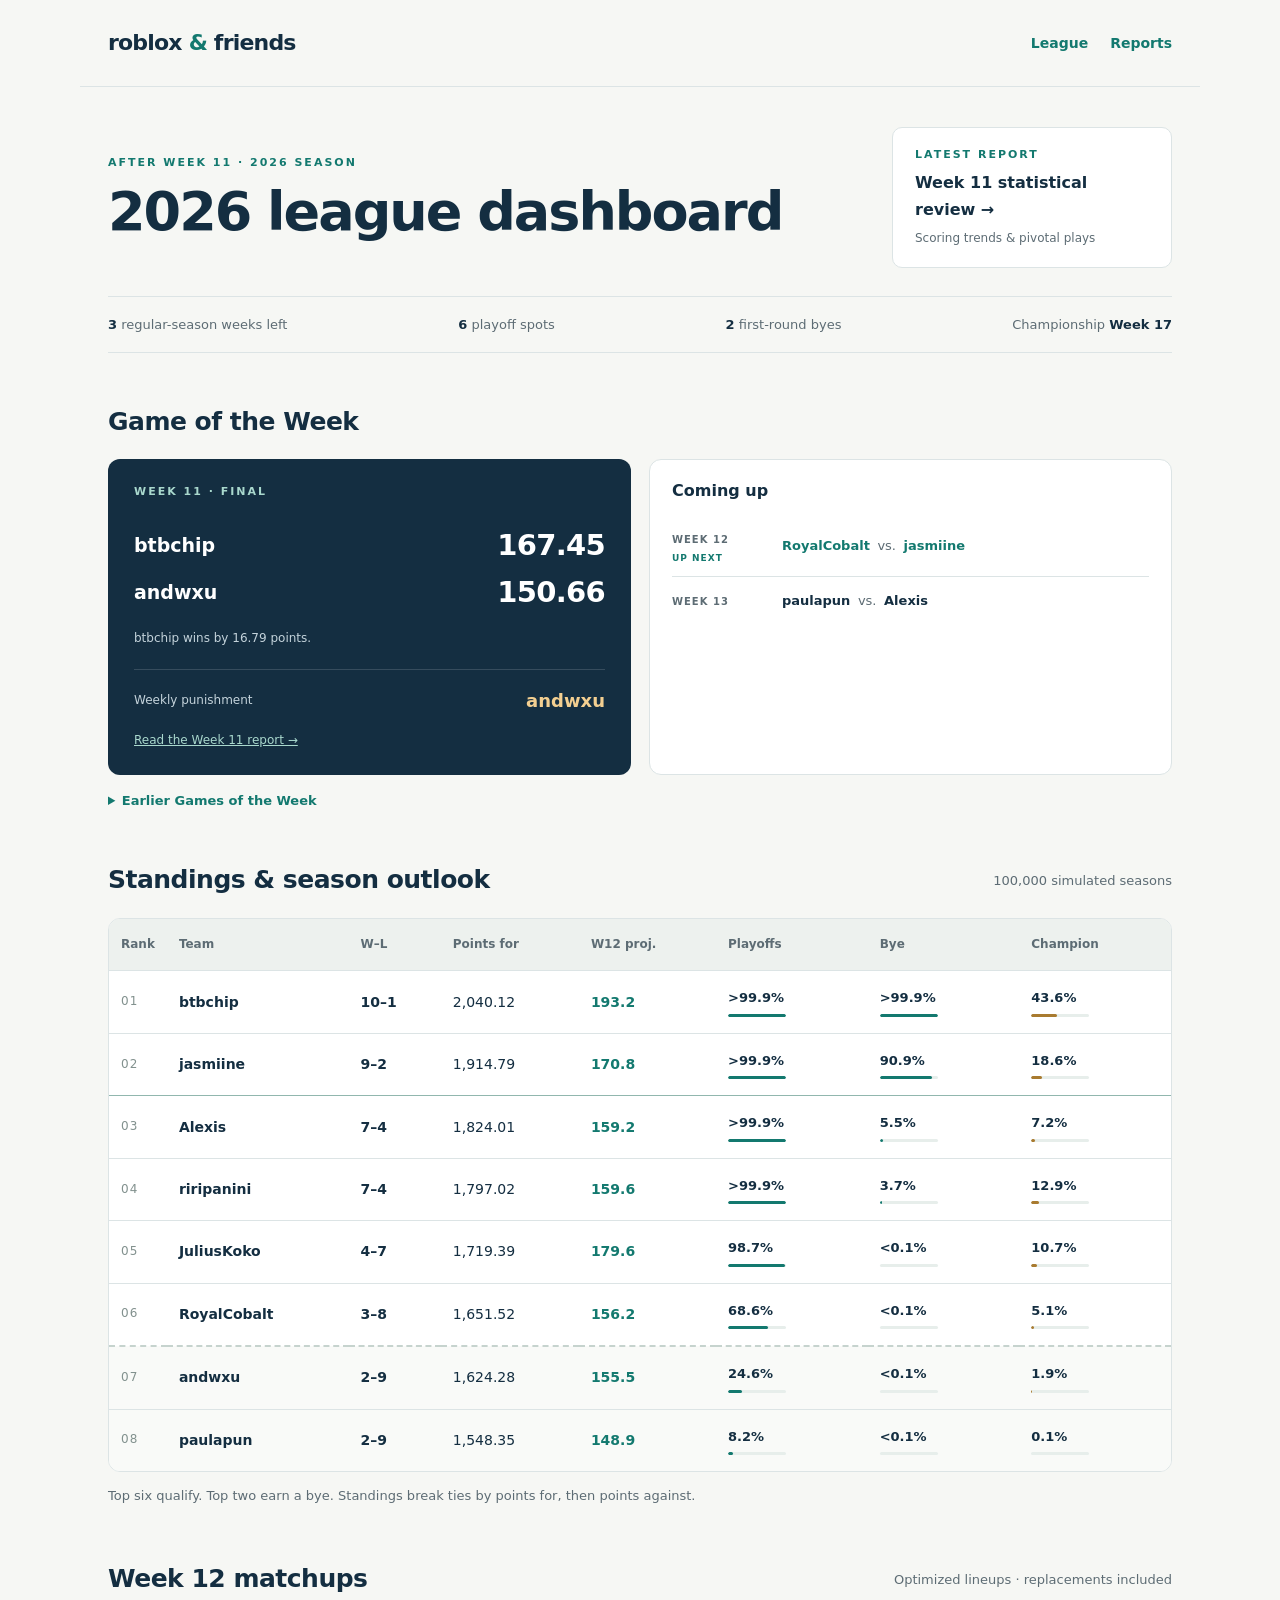
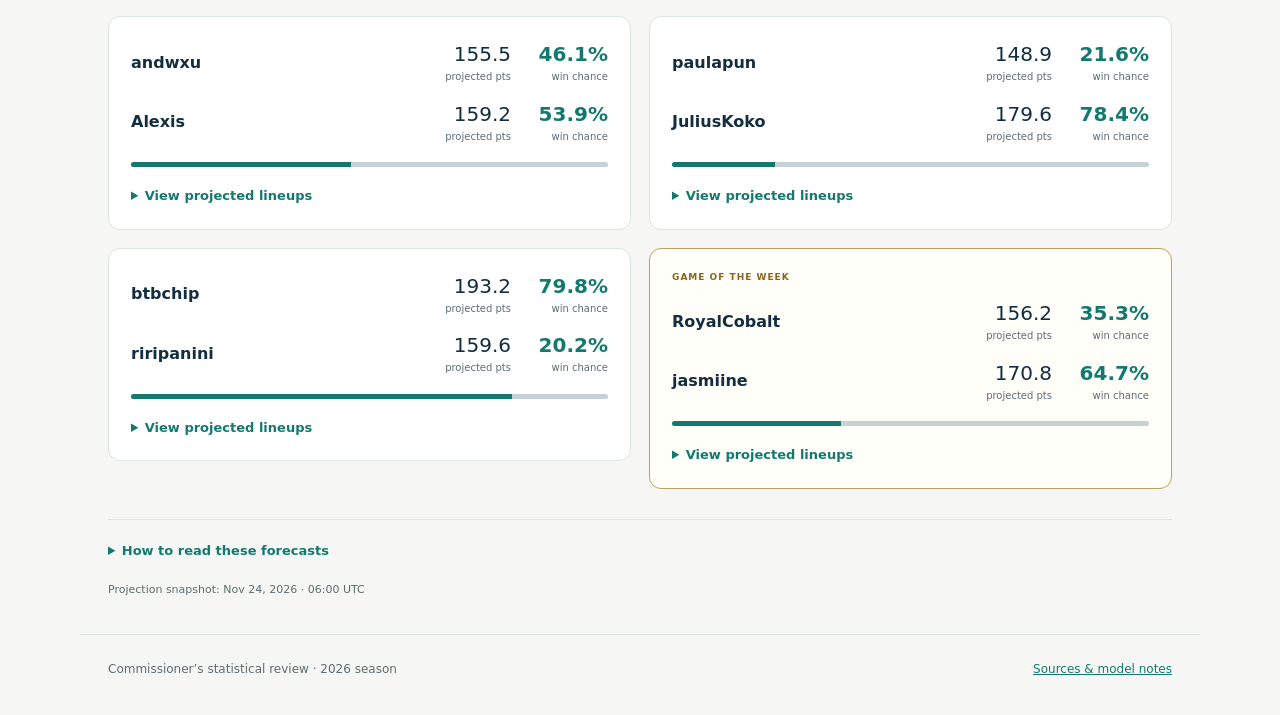
==== commit 8b0f6f75: "Publish final Week 11 report and refresh Week 12 season forecasts" ====
--- a/docs/index.html
+++ b/docs/index.html
@@ -1,7 +1,7 @@
-<!doctype html><html lang="en"><head><meta charset="utf-8"><meta name="viewport" content="width=device-width,initial-scale=1"><meta name="description" content="Weekly fantasy football scoring, trends and matchup analysis for roblox and friends."><title>League dashboard · roblox &amp; friends</title><link rel="stylesheet" href="assets/style.css"></head><body><a class="skip" href="#main">Skip to content</a><header class="site-header"><a class="brand" href="index.html">roblox <span>&amp;</span> friends</a><nav aria-label="Main navigation"><a href="index.html">League</a><a href="reports/2026/week-10.html">Reports</a></nav></header><main id="main"><header class="dashboard-head"><div><p class="eyebrow">AFTER WEEK 10 · 2026 SEASON</p><h1>2026 league dashboard</h1></div><a class="latest-report" href="reports/2026/week-10.html"><span class="eyebrow">LATEST REPORT</span><strong>Week 10 statistical review →</strong><span>Scoring trends &amp; pivotal plays</span></a></header>
-<div class="season-strip"><span><b>4</b> regular-season weeks left</span><span><b>6</b> playoff spots</span><span><b>2</b> first-round byes</span><span>Championship <b>Week 17</b></span></div>
-<aside class="league-notice" aria-label="Trade deadline reminder"><strong>Trade deadline</strong><span>End of Week 11</span></aside>
-<section id="gotw" class="gotw-section" aria-labelledby="gotw-title"><div class="section-heading"><h2 id="gotw-title">Game of the Week</h2></div><div class="gotw-grid"><article class="gotw-result"><p class="eyebrow">WEEK 10 · FINAL</p><div class="gotw-score"><strong>riripanini</strong><b>180.43</b></div><div class="gotw-score"><strong>paulapun</strong><b>107.87</b></div><p class="gotw-margin">riripanini wins by 72.56 points.</p><div class="punishment-recipient"><span>Weekly punishment</span><strong>paulapun</strong></div><a href="reports/2026/week-10.html">Read the Week 10 report →</a></article><article class="gotw-schedule"><h3>Coming up</h3><ol><li class="gotw-up-next"><div><span class="schedule-week">WEEK 11</span><span class="next-tag">IN PROGRESS</span></div><strong>btbchip <span>vs.</span> andwxu</strong></li><li><div><span class="schedule-week">WEEK 12</span></div><strong>RoyalCobalt <span>vs.</span> jasmiine</strong></li><li><div><span class="schedule-week">WEEK 13</span></div><strong>paulapun <span>vs.</span> Alexis</strong></li></ol></article></div><details class="gotw-history"><summary>Earlier Games of the Week</summary><div class="table"><table><caption>Completed GOTW results</caption><thead><tr><th>Week</th><th>Matchup</th><th>Final score</th><th>Weekly punishment</th></tr></thead><tbody><tr><td>9</td><td>jasmiine vs. Alexis</td><td class="num">207.13–168.26</td><td>Alexis</td></tr><tr><td>8</td><td>riripanini vs. jasmiine</td><td class="num">152.10–174.60</td><td>riripanini</td></tr><tr><td>7</td><td>btbchip vs. JuliusKoko</td><td class="num">155.98–123.85</td><td>JuliusKoko</td></tr><tr><td>6</td><td>andwxu vs. riripanini</td><td class="num">133.27–141.44</td><td>andwxu</td></tr><tr><td>5</td><td>paulapun vs. JuliusKoko</td><td class="num">131.06–188.15</td><td>paulapun</td></tr><tr><td>4</td><td>Alexis vs. JuliusKoko</td><td class="num">198.83–142.42</td><td>JuliusKoko</td></tr><tr><td>3</td><td>andwxu vs. RoyalCobalt</td><td class="num">142.24–150.23</td><td>andwxu</td></tr><tr><td>2</td><td>btbchip vs. RoyalCobalt</td><td class="num">157.63–134.23</td><td>RoyalCobalt</td></tr></tbody></table></div></details></section>
-<section class="standings-section" aria-labelledby="standings-title"><div class="section-heading"><h2 id="standings-title">Standings &amp; season outlook</h2><span>100,000 simulated seasons</span></div><div class="standings-wrap"><table class="standings"><caption class="sr-only">Standings after Week 10, Week 11 projected points, and simulated season probabilities</caption><thead><tr><th scope="col">Rank</th><th scope="col">Team</th><th scope="col">W–L</th><th scope="col">Points for</th><th scope="col">W11 proj.</th><th scope="col">Playoffs</th><th scope="col">Bye</th><th scope="col">Champion</th></tr></thead><tbody><tr class="seed-1"><td class="rank">01</td><th scope="row">btbchip</th><td class="record">9–1</td><td class="num">1,872.67</td><td class="num projection">177.5</td><td class="odds"><b>&gt;99.9%</b><span class="mini-bar" aria-hidden="true"><i style="width:100.00%"></i></span></td><td class="odds"><b>&gt;99.9%</b><span class="mini-bar" aria-hidden="true"><i style="width:99.98%"></i></span></td><td class="odds"><b>43.1%</b><span class="mini-bar" aria-hidden="true"><i style="width:43.07%"></i></span></td></tr><tr class="seed-2"><td class="rank">02</td><th scope="row">jasmiine</th><td class="record">8–2</td><td class="num">1,747.14</td><td class="num projection">181.3</td><td class="odds"><b>&gt;99.9%</b><span class="mini-bar" aria-hidden="true"><i style="width:100.00%"></i></span></td><td class="odds"><b>90.1%</b><span class="mini-bar" aria-hidden="true"><i style="width:90.12%"></i></span></td><td class="odds"><b>18.5%</b><span class="mini-bar" aria-hidden="true"><i style="width:18.48%"></i></span></td></tr><tr class="seed-3"><td class="rank">03</td><th scope="row">riripanini</th><td class="record">7–3</td><td class="num">1,651.23</td><td class="num projection">145.8</td><td class="odds"><b>&gt;99.9%</b><span class="mini-bar" aria-hidden="true"><i style="width:100.00%"></i></span></td><td class="odds"><b>3.8%</b><span class="mini-bar" aria-hidden="true"><i style="width:3.79%"></i></span></td><td class="odds"><b>12.6%</b><span class="mini-bar" aria-hidden="true"><i style="width:12.65%"></i></span></td></tr><tr class="seed-4"><td class="rank">04</td><th scope="row">Alexis</th><td class="record">6–4</td><td class="num">1,669.40</td><td class="num projection">165.4</td><td class="odds"><b>&gt;99.9%</b><span class="mini-bar" aria-hidden="true"><i style="width:100.00%"></i></span></td><td class="odds"><b>6.1%</b><span class="mini-bar" aria-hidden="true"><i style="width:6.12%"></i></span></td><td class="odds"><b>6.9%</b><span class="mini-bar" aria-hidden="true"><i style="width:6.87%"></i></span></td></tr><tr class="seed-5"><td class="rank">05</td><th scope="row">JuliusKoko</th><td class="record">4–6</td><td class="num">1,587.43</td><td class="num projection">132.0</td><td class="odds"><b>98.8%</b><span class="mini-bar" aria-hidden="true"><i style="width:98.82%"></i></span></td><td class="odds"><b>&lt;0.1%</b><span class="mini-bar" aria-hidden="true"><i style="width:0.00%"></i></span></td><td class="odds"><b>11.8%</b><span class="mini-bar" aria-hidden="true"><i style="width:11.82%"></i></span></td></tr><tr class="seed-6"><td class="rank">06</td><th scope="row">RoyalCobalt</th><td class="record">2–8</td><td class="num">1,475.57</td><td class="num projection">175.9</td><td class="odds"><b>70.4%</b><span class="mini-bar" aria-hidden="true"><i style="width:70.41%"></i></span></td><td class="odds"><b>&lt;0.1%</b><span class="mini-bar" aria-hidden="true"><i style="width:0.00%"></i></span></td><td class="odds"><b>5.5%</b><span class="mini-bar" aria-hidden="true"><i style="width:5.48%"></i></span></td></tr><tr class="seed-7"><td class="rank">07</td><th scope="row">andwxu</th><td class="record">2–8</td><td class="num">1,473.62</td><td class="num projection">150.7</td><td class="odds"><b>20.2%</b><span class="mini-bar" aria-hidden="true"><i style="width:20.23%"></i></span></td><td class="odds"><b>&lt;0.1%</b><span class="mini-bar" aria-hidden="true"><i style="width:0.00%"></i></span></td><td class="odds"><b>1.4%</b><span class="mini-bar" aria-hidden="true"><i style="width:1.41%"></i></span></td></tr><tr class="seed-8"><td class="rank">08</td><th scope="row">paulapun</th><td class="record">2–8</td><td class="num">1,406.87</td><td class="num projection">142.7</td><td class="odds"><b>10.5%</b><span class="mini-bar" aria-hidden="true"><i style="width:10.54%"></i></span></td><td class="odds"><b>&lt;0.1%</b><span class="mini-bar" aria-hidden="true"><i style="width:0.00%"></i></span></td><td class="odds"><b>0.2%</b><span class="mini-bar" aria-hidden="true"><i style="width:0.22%"></i></span></td></tr></tbody></table></div><p class="note">Top six qualify. Top two earn a bye. Standings break ties by points for, then points against.</p></section>
-<section class="next-week" aria-labelledby="matchups-title"><div class="section-heading"><h2 id="matchups-title">Week 11 matchups</h2><span>Optimized lineups · replacements included</span></div><p class="note"><strong>Week 11 in progress.</strong> Forecasts include earned points from completed NFL games; remaining starting slots are optimized.</p><div class="match-grid"><article class="match-card"><div class="match-team"><strong>Alexis</strong><span>165.4<small>projected final pts</small></span><b>98.9%<small>win chance</small></b></div><div class="match-team"><strong>JuliusKoko</strong><span>132.0<small>projected final pts</small></span><b>1.1%<small>win chance</small></b></div><div class="match-bar" aria-label="Alexis 98.9%; JuliusKoko 1.1%"><span style="width:98.88%"></span></div><details class="lineup-detail"><summary>View projected lineups</summary><div class="selected-lineups"><div class="selected-team"><h4>Alexis</h4><table><caption class="sr-only">Projected starting lineup</caption><thead><tr><th>Slot</th><th>Player</th><th>Pts</th></tr></thead><tbody><tr><td>QB</td><th scope="row">Jayden Daniels</th><td>21.7</td></tr><tr><td>RB</td><th scope="row">Javonte Williams · earned</th><td>24.1</td></tr><tr><td>RB</td><th scope="row">D&#x27;Andre Swift · earned</th><td>11.9</td></tr><tr><td>WR</td><th scope="row">Carnell Tate · earned</th><td>13.8</td></tr><tr><td>WR</td><th scope="row">DJ Moore · earned</th><td>23.1</td></tr><tr><td>WR</td><th scope="row">Tee Higgins</th><td>18.7</td></tr><tr><td>TE</td><th scope="row">Chig Okonkwo</th><td>10.4</td></tr><tr><td>FLEX</td><th scope="row">Saquon Barkley · earned</th><td>13.5</td></tr><tr><td>FLEX</td><th scope="row">Deebo Samuel Sr. · earned</th><td>7.7</td></tr><tr><td>FLEX</td><th scope="row">Ollie Gordon II · earned</th><td>8.7</td></tr><tr><td>K</td><th scope="row">Will Reichard · earned</th><td>3.0</td></tr><tr><td>DEF</td><th scope="row">PIT · earned</th><td>8.8</td></tr></tbody></table></div><div class="selected-team"><h4>JuliusKoko</h4><table><caption class="sr-only">Projected starting lineup</caption><thead><tr><th>Slot</th><th>Player</th><th>Pts</th></tr></thead><tbody><tr><td>QB</td><th scope="row">Josh Allen · earned</th><td>14.2</td></tr><tr><td>RB</td><th scope="row">Bhayshul Tuten · earned</th><td>8.3</td></tr><tr><td>RB</td><th scope="row">Ashton Jeanty · earned</th><td>27.9</td></tr><tr><td>WR</td><th scope="row">Emeka Egbuka · earned</th><td>3.8</td></tr><tr><td>WR</td><th scope="row">Jalen Coker · earned</th><td>8.7</td></tr><tr><td>WR</td><th scope="row">Malik Nabers · earned</th><td>18.5</td></tr><tr><td>TE</td><th scope="row">Sam LaPorta · earned</th><td>9.2</td></tr><tr><td>FLEX</td><th scope="row">Isaiah Likely · earned</th><td>4.5</td></tr><tr><td>FLEX</td><th scope="row">Rome Odunze · earned</th><td>8.5</td></tr><tr><td>FLEX</td><th scope="row">Cam Skattebo · earned</th><td>5.8</td></tr><tr><td>K</td><th scope="row">Cameron Dicker · earned</th><td>8.0</td></tr><tr><td>DEF</td><th scope="row">DEN · earned</th><td>14.6</td></tr></tbody></table></div></div></details></article><article class="match-card featured-gotw"><p class="gotw-badge">GAME OF THE WEEK</p><div class="match-team"><strong>btbchip</strong><span>177.5<small>projected final pts</small></span><b>97.7%<small>win chance</small></b></div><div class="match-team"><strong>andwxu</strong><span>150.7<small>projected final pts</small></span><b>2.3%<small>win chance</small></b></div><div class="match-bar" aria-label="btbchip 97.7%; andwxu 2.3%"><span style="width:97.72%"></span></div><details class="lineup-detail"><summary>View projected lineups</summary><div class="selected-lineups"><div class="selected-team"><h4>btbchip</h4><table><caption class="sr-only">Projected starting lineup</caption><thead><tr><th>Slot</th><th>Player</th><th>Pts</th></tr></thead><tbody><tr><td>QB</td><th scope="row">Joe Burrow</th><td>26.0</td></tr><tr><td>RB</td><th scope="row">Jahmyr Gibbs · earned</th><td>27.8</td></tr><tr><td>RB</td><th scope="row">Chuba Hubbard · earned</th><td>26.0</td></tr><tr><td>WR</td><th scope="row">Luther Burden III · earned</th><td>3.3</td></tr><tr><td>WR</td><th scope="row">Garrett Wilson · earned</th><td>6.9</td></tr><tr><td>WR</td><th scope="row">Nico Collins · earned</th><td>14.8</td></tr><tr><td>TE</td><th scope="row">T.J. Hockenson · earned</th><td>11.5</td></tr><tr><td>FLEX</td><th scope="row">Chase Brown</th><td>14.9</td></tr><tr><td>FLEX</td><th scope="row">Zay Flowers · earned</th><td>16.4</td></tr><tr><td>FLEX</td><th scope="row">Parker Washington · earned</th><td>18.3</td></tr><tr><td>K</td><th scope="row">Evan McPherson</th><td>7.6</td></tr><tr><td>DEF</td><th scope="row">JAX · earned</th><td>4.0</td></tr></tbody></table></div><div class="selected-team"><h4>andwxu</h4><table><caption class="sr-only">Projected starting lineup</caption><thead><tr><th>Slot</th><th>Player</th><th>Pts</th></tr></thead><tbody><tr><td>QB</td><th scope="row">C.J. Stroud · earned</th><td>21.5</td></tr><tr><td>RB</td><th scope="row">Jonathan Taylor · earned</th><td>6.7</td></tr><tr><td>RB</td><th scope="row">Tony Pollard · earned</th><td>11.0</td></tr><tr><td>WR</td><th scope="row">Xavier Hutchinson · earned</th><td>3.3</td></tr><tr><td>WR</td><th scope="row">Chris Olave · earned</th><td>19.2</td></tr><tr><td>WR</td><th scope="row">Tetairoa McMillan · earned</th><td>19.1</td></tr><tr><td>TE</td><th scope="row">George Kittle · earned</th><td>18.4</td></tr><tr><td>FLEX</td><th scope="row">Jonah Coleman · earned</th><td>34.9</td></tr><tr><td>FLEX</td><th scope="row">Malik Washington · earned</th><td>7.1</td></tr><tr><td>FLEX</td><th scope="row">Ryan Flournoy · earned</th><td>2.1</td></tr><tr><td>K</td><th scope="row">Spencer Shrader · earned</th><td>1.0</td></tr><tr><td>DEF</td><th scope="row">DET · earned</th><td>6.4</td></tr></tbody></table></div></div></details></article><article class="match-card"><div class="match-team"><strong>paulapun</strong><span>142.7<small>projected final pts</small></span><b>0.4%<small>win chance</small></b></div><div class="match-team"><strong>jasmiine</strong><span>181.3<small>projected final pts</small></span><b>99.6%<small>win chance</small></b></div><div class="match-bar" aria-label="paulapun 0.4%; jasmiine 99.6%"><span style="width:0.43%"></span></div><details class="lineup-detail"><summary>View projected lineups</summary><div class="selected-lineups"><div class="selected-team"><h4>paulapun</h4><table><caption class="sr-only">Projected starting lineup</caption><thead><tr><th>Slot</th><th>Player</th><th>Pts</th></tr></thead><tbody><tr><td>QB</td><th scope="row">Tyler Shough · earned</th><td>15.3</td></tr><tr><td>RB</td><th scope="row">Omarion Hampton · earned</th><td>10.3</td></tr><tr><td>RB</td><th scope="row">David Montgomery · earned</th><td>15.4</td></tr><tr><td>WR</td><th scope="row">Courtland Sutton · earned</th><td>0.0</td></tr><tr><td>WR</td><th scope="row">Khalil Shakir · earned</th><td>15.3</td></tr><tr><td>WR</td><th scope="row">Stefon Diggs</th><td>13.4</td></tr><tr><td>TE</td><th scope="row">Colston Loveland · earned</th><td>11.9</td></tr><tr><td>FLEX</td><th scope="row">Mike Gesicki</th><td>9.1</td></tr><tr><td>FLEX</td><th scope="row">DeVonta Smith · earned</th><td>9.1</td></tr><tr><td>FLEX</td><th scope="row">Jameson Williams · earned</th><td>19.3</td></tr><tr><td>K</td><th scope="row">Ka&#x27;imi Fairbairn · earned</th><td>6.0</td></tr><tr><td>DEF</td><th scope="row">CHI · earned</th><td>17.7</td></tr></tbody></table></div><div class="selected-team"><h4>jasmiine</h4><table><caption class="sr-only">Projected starting lineup</caption><thead><tr><th>Slot</th><th>Player</th><th>Pts</th></tr></thead><tbody><tr><td>QB</td><th scope="row">Dak Prescott · earned</th><td>35.9</td></tr><tr><td>RB</td><th scope="row">Derrick Henry · earned</th><td>19.1</td></tr><tr><td>RB</td><th scope="row">Bucky Irving · earned</th><td>19.0</td></tr><tr><td>WR</td><th scope="row">CeeDee Lamb · earned</th><td>30.2</td></tr><tr><td>WR</td><th scope="row">Ja&#x27;Marr Chase</th><td>21.7</td></tr><tr><td>WR</td><th scope="row">Caleb Douglas · earned</th><td>5.0</td></tr><tr><td>TE</td><th scope="row">Michael Mayer · earned</th><td>1.4</td></tr><tr><td>FLEX</td><th scope="row">Omar Cooper Jr. · earned</th><td>0.0</td></tr><tr><td>FLEX</td><th scope="row">Kaelon Black · earned</th><td>2.5</td></tr><tr><td>FLEX</td><th scope="row">Breece Hall · earned</th><td>19.0</td></tr><tr><td>K</td><th scope="row">Cam Little · earned</th><td>13.0</td></tr><tr><td>DEF</td><th scope="row">HOU · earned</th><td>14.4</td></tr></tbody></table></div></div></details></article><article class="match-card"><div class="match-team"><strong>RoyalCobalt</strong><span>175.9<small>projected final pts</small></span><b>>99.9%<small>win chance</small></b></div><div class="match-team"><strong>riripanini</strong><span>145.8<small>projected final pts</small></span><b><0.1%<small>win chance</small></b></div><div class="match-bar" aria-label="RoyalCobalt >99.9%; riripanini <0.1%"><span style="width:100.00%"></span></div><details class="lineup-detail"><summary>View projected lineups</summary><div class="selected-lineups"><div class="selected-team"><h4>RoyalCobalt</h4><table><caption class="sr-only">Projected starting lineup</caption><thead><tr><th>Slot</th><th>Player</th><th>Pts</th></tr></thead><tbody><tr><td>QB</td><th scope="row">Brock Purdy · earned</th><td>22.2</td></tr><tr><td>RB</td><th scope="row">Travis Etienne Jr. · earned</th><td>7.6</td></tr><tr><td>RB</td><th scope="row">Christian McCaffrey · earned</th><td>14.2</td></tr><tr><td>WR</td><th scope="row">Elic Ayomanor · earned</th><td>5.7</td></tr><tr><td>WR</td><th scope="row">Rashee Rice · earned</th><td>11.3</td></tr><tr><td>WR</td><th scope="row">Justin Jefferson · earned</th><td>13.7</td></tr><tr><td>TE</td><th scope="row">Trey McBride · earned</th><td>14.8</td></tr><tr><td>FLEX</td><th scope="row">Ladd McConkey · earned</th><td>20.7</td></tr><tr><td>FLEX</td><th scope="row">Emmett Johnson · earned</th><td>24.3</td></tr><tr><td>FLEX</td><th scope="row">Travis Kelce · earned</th><td>25.4</td></tr><tr><td>K</td><th scope="row">Wil Lutz · earned</th><td>8.0</td></tr><tr><td>DEF</td><th scope="row">KC · earned</th><td>8.1</td></tr></tbody></table></div><div class="selected-team"><h4>riripanini</h4><table><caption class="sr-only">Projected starting lineup</caption><thead><tr><th>Slot</th><th>Player</th><th>Pts</th></tr></thead><tbody><tr><td>QB</td><th scope="row">Trevor Lawrence · earned</th><td>14.7</td></tr><tr><td>RB</td><th scope="row">Jaylen Warren · earned</th><td>4.9</td></tr><tr><td>RB</td><th scope="row">James Cook III · earned</th><td>17.2</td></tr><tr><td>WR</td><th scope="row">Mike Evans · earned</th><td>22.9</td></tr><tr><td>WR</td><th scope="row">Josh Downs · earned</th><td>9.9</td></tr><tr><td>WR</td><th scope="row">Amon-Ra St. Brown · earned</th><td>14.7</td></tr><tr><td>TE</td><th scope="row">Tyler Warren · earned</th><td>3.2</td></tr><tr><td>FLEX</td><th scope="row">Adonai Mitchell · earned</th><td>5.0</td></tr><tr><td>FLEX</td><th scope="row">Jaylen Waddle · earned</th><td>9.1</td></tr><tr><td>FLEX</td><th scope="row">George Pickens · earned</th><td>23.8</td></tr><tr><td>K</td><th scope="row">Brandon Aubrey · earned</th><td>10.0</td></tr><tr><td>DEF</td><th scope="row">BUF · earned</th><td>10.3</td></tr></tbody></table></div></div></details></article></div></section>
-<details class="forecast-notes"><summary>How to read these forecasts</summary><div><p>Week 11 optimizes unplayed starting slots from each current roster, respecting all 12 starting slots. Once an NFL game is final, its Sleeper starting slots stay fixed at their earned points with no remaining scoring variance; bench players from completed games cannot enter the lineup. Players marked Out or IR and players on reserve are excluded; questionable players remain eligible. Unavoidable vacancies are filled with generic replacement players, estimated separately each week as the median projection of the top five unrostered players at the needed position. FLEX takes the best eligible replacement baseline. Rostered players are retained wherever they can fill a slot.</p><p><strong>Week 11 replacement points:</strong> QB unavailable (fewer than five eligible free agents) · RB 4.7 · WR 2.5 · TE 1.2 · K unavailable (fewer than five eligible free agents) · DEF unavailable (fewer than five eligible free agents).</p><p>Replacement players carry position-level scoring uncertainty. These are hypothetical fill-ins, not roster moves; competitive waiver access is not modeled.</p><p>Season odds simulate Weeks 11–14 on the real schedule, then a six-team bracket in Weeks 15–17. Seeds 1–2 get byes; seed 1 faces the 4/5 winner, and seed 2 the 3/6 winner. Future weeks re-optimize each roster using that week’s projections, allowing projected returns and reserve activations. No future trades or new injuries are modeled.</p><p>Player score uncertainty uses position-level projection error from Weeks 1–8. Scores are independent across players and weeks; these are approximate model probabilities, not Sleeper odds. Small differences should not be treated as precise. Forecasts reflect this snapshot and do not refresh automatically.</p><p><a href="methodology.html#season-forecasts">Full forecast methodology &amp; sources →</a></p></div></details><p class="snapshot">Projection snapshot: Nov 23, 2026 · 06:05 UTC</p></main><footer><span>Commissioner’s statistical review · 2026 season</span><a href="methodology.html">Sources &amp; model notes</a></footer></body></html>+<!doctype html><html lang="en"><head><meta charset="utf-8"><meta name="viewport" content="width=device-width,initial-scale=1"><meta name="description" content="Weekly fantasy football scoring, trends and matchup analysis for roblox and friends."><title>League dashboard · roblox &amp; friends</title><link rel="stylesheet" href="assets/style.css"></head><body><a class="skip" href="#main">Skip to content</a><header class="site-header"><a class="brand" href="index.html">roblox <span>&amp;</span> friends</a><nav aria-label="Main navigation"><a href="index.html">League</a><a href="reports/2026/week-11.html">Reports</a></nav></header><main id="main"><header class="dashboard-head"><div><p class="eyebrow">AFTER WEEK 11 · 2026 SEASON</p><h1>2026 league dashboard</h1></div><a class="latest-report" href="reports/2026/week-11.html"><span class="eyebrow">LATEST REPORT</span><strong>Week 11 statistical review →</strong><span>Scoring trends &amp; pivotal plays</span></a></header>
+<div class="season-strip"><span><b>3</b> regular-season weeks left</span><span><b>6</b> playoff spots</span><span><b>2</b> first-round byes</span><span>Championship <b>Week 17</b></span></div>
+
+<section id="gotw" class="gotw-section" aria-labelledby="gotw-title"><div class="section-heading"><h2 id="gotw-title">Game of the Week</h2></div><div class="gotw-grid"><article class="gotw-result"><p class="eyebrow">WEEK 11 · FINAL</p><div class="gotw-score"><strong>btbchip</strong><b>167.45</b></div><div class="gotw-score"><strong>andwxu</strong><b>150.66</b></div><p class="gotw-margin">btbchip wins by 16.79 points.</p><div class="punishment-recipient"><span>Weekly punishment</span><strong>andwxu</strong></div><a href="reports/2026/week-11.html">Read the Week 11 report →</a></article><article class="gotw-schedule"><h3>Coming up</h3><ol><li class="gotw-up-next"><div><span class="schedule-week">WEEK 12</span><span class="next-tag">UP NEXT</span></div><strong>RoyalCobalt <span>vs.</span> jasmiine</strong></li><li><div><span class="schedule-week">WEEK 13</span></div><strong>paulapun <span>vs.</span> Alexis</strong></li></ol></article></div><details class="gotw-history"><summary>Earlier Games of the Week</summary><div class="table"><table><caption>Completed GOTW results</caption><thead><tr><th>Week</th><th>Matchup</th><th>Final score</th><th>Weekly punishment</th></tr></thead><tbody><tr><td>10</td><td>riripanini vs. paulapun</td><td class="num">180.43–107.87</td><td>paulapun</td></tr><tr><td>9</td><td>jasmiine vs. Alexis</td><td class="num">207.13–168.26</td><td>Alexis</td></tr><tr><td>8</td><td>riripanini vs. jasmiine</td><td class="num">152.10–174.60</td><td>riripanini</td></tr><tr><td>7</td><td>btbchip vs. JuliusKoko</td><td class="num">155.98–123.85</td><td>JuliusKoko</td></tr><tr><td>6</td><td>andwxu vs. riripanini</td><td class="num">133.27–141.44</td><td>andwxu</td></tr><tr><td>5</td><td>paulapun vs. JuliusKoko</td><td class="num">131.06–188.15</td><td>paulapun</td></tr><tr><td>4</td><td>Alexis vs. JuliusKoko</td><td class="num">198.83–142.42</td><td>JuliusKoko</td></tr><tr><td>3</td><td>andwxu vs. RoyalCobalt</td><td class="num">142.24–150.23</td><td>andwxu</td></tr><tr><td>2</td><td>btbchip vs. RoyalCobalt</td><td class="num">157.63–134.23</td><td>RoyalCobalt</td></tr></tbody></table></div></details></section>
+<section class="standings-section" aria-labelledby="standings-title"><div class="section-heading"><h2 id="standings-title">Standings &amp; season outlook</h2><span>100,000 simulated seasons</span></div><div class="standings-wrap"><table class="standings"><caption class="sr-only">Standings after Week 11, Week 12 projected points, and simulated season probabilities</caption><thead><tr><th scope="col">Rank</th><th scope="col">Team</th><th scope="col">W–L</th><th scope="col">Points for</th><th scope="col">W12 proj.</th><th scope="col">Playoffs</th><th scope="col">Bye</th><th scope="col">Champion</th></tr></thead><tbody><tr class="seed-1"><td class="rank">01</td><th scope="row">btbchip</th><td class="record">10–1</td><td class="num">2,040.12</td><td class="num projection">193.2</td><td class="odds"><b>&gt;99.9%</b><span class="mini-bar" aria-hidden="true"><i style="width:100.00%"></i></span></td><td class="odds"><b>&gt;99.9%</b><span class="mini-bar" aria-hidden="true"><i style="width:100.00%"></i></span></td><td class="odds"><b>43.6%</b><span class="mini-bar" aria-hidden="true"><i style="width:43.56%"></i></span></td></tr><tr class="seed-2"><td class="rank">02</td><th scope="row">jasmiine</th><td class="record">9–2</td><td class="num">1,914.79</td><td class="num projection">170.8</td><td class="odds"><b>&gt;99.9%</b><span class="mini-bar" aria-hidden="true"><i style="width:100.00%"></i></span></td><td class="odds"><b>90.9%</b><span class="mini-bar" aria-hidden="true"><i style="width:90.86%"></i></span></td><td class="odds"><b>18.6%</b><span class="mini-bar" aria-hidden="true"><i style="width:18.60%"></i></span></td></tr><tr class="seed-3"><td class="rank">03</td><th scope="row">Alexis</th><td class="record">7–4</td><td class="num">1,824.01</td><td class="num projection">159.2</td><td class="odds"><b>&gt;99.9%</b><span class="mini-bar" aria-hidden="true"><i style="width:100.00%"></i></span></td><td class="odds"><b>5.5%</b><span class="mini-bar" aria-hidden="true"><i style="width:5.49%"></i></span></td><td class="odds"><b>7.2%</b><span class="mini-bar" aria-hidden="true"><i style="width:7.18%"></i></span></td></tr><tr class="seed-4"><td class="rank">04</td><th scope="row">riripanini</th><td class="record">7–4</td><td class="num">1,797.02</td><td class="num projection">159.6</td><td class="odds"><b>&gt;99.9%</b><span class="mini-bar" aria-hidden="true"><i style="width:100.00%"></i></span></td><td class="odds"><b>3.7%</b><span class="mini-bar" aria-hidden="true"><i style="width:3.65%"></i></span></td><td class="odds"><b>12.9%</b><span class="mini-bar" aria-hidden="true"><i style="width:12.89%"></i></span></td></tr><tr class="seed-5"><td class="rank">05</td><th scope="row">JuliusKoko</th><td class="record">4–7</td><td class="num">1,719.39</td><td class="num projection">179.6</td><td class="odds"><b>98.7%</b><span class="mini-bar" aria-hidden="true"><i style="width:98.69%"></i></span></td><td class="odds"><b>&lt;0.1%</b><span class="mini-bar" aria-hidden="true"><i style="width:0.00%"></i></span></td><td class="odds"><b>10.7%</b><span class="mini-bar" aria-hidden="true"><i style="width:10.66%"></i></span></td></tr><tr class="seed-6"><td class="rank">06</td><th scope="row">RoyalCobalt</th><td class="record">3–8</td><td class="num">1,651.52</td><td class="num projection">156.2</td><td class="odds"><b>68.6%</b><span class="mini-bar" aria-hidden="true"><i style="width:68.56%"></i></span></td><td class="odds"><b>&lt;0.1%</b><span class="mini-bar" aria-hidden="true"><i style="width:0.00%"></i></span></td><td class="odds"><b>5.1%</b><span class="mini-bar" aria-hidden="true"><i style="width:5.09%"></i></span></td></tr><tr class="seed-7"><td class="rank">07</td><th scope="row">andwxu</th><td class="record">2–9</td><td class="num">1,624.28</td><td class="num projection">155.5</td><td class="odds"><b>24.6%</b><span class="mini-bar" aria-hidden="true"><i style="width:24.59%"></i></span></td><td class="odds"><b>&lt;0.1%</b><span class="mini-bar" aria-hidden="true"><i style="width:0.00%"></i></span></td><td class="odds"><b>1.9%</b><span class="mini-bar" aria-hidden="true"><i style="width:1.90%"></i></span></td></tr><tr class="seed-8"><td class="rank">08</td><th scope="row">paulapun</th><td class="record">2–9</td><td class="num">1,548.35</td><td class="num projection">148.9</td><td class="odds"><b>8.2%</b><span class="mini-bar" aria-hidden="true"><i style="width:8.16%"></i></span></td><td class="odds"><b>&lt;0.1%</b><span class="mini-bar" aria-hidden="true"><i style="width:0.00%"></i></span></td><td class="odds"><b>0.1%</b><span class="mini-bar" aria-hidden="true"><i style="width:0.13%"></i></span></td></tr></tbody></table></div><p class="note">Top six qualify. Top two earn a bye. Standings break ties by points for, then points against.</p></section>
+<section class="next-week" aria-labelledby="matchups-title"><div class="section-heading"><h2 id="matchups-title">Week 12 matchups</h2><span>Optimized lineups · replacements included</span></div><div class="match-grid"><article class="match-card"><div class="match-team"><strong>andwxu</strong><span>155.5<small>projected pts</small></span><b>46.1%<small>win chance</small></b></div><div class="match-team"><strong>Alexis</strong><span>159.2<small>projected pts</small></span><b>53.9%<small>win chance</small></b></div><div class="match-bar" aria-label="andwxu 46.1%; Alexis 53.9%"><span style="width:46.07%"></span></div><details class="lineup-detail"><summary>View projected lineups</summary><div class="selected-lineups"><div class="selected-team"><h4>andwxu</h4><table><caption class="sr-only">Projected starting lineup</caption><thead><tr><th>Slot</th><th>Player</th><th>Pts</th></tr></thead><tbody><tr><td>QB</td><th scope="row">C.J. Stroud</th><td>20.9</td></tr><tr><td>RB</td><th scope="row">Jonathan Taylor</th><td>15.7</td></tr><tr><td>RB</td><th scope="row">Jonah Coleman</th><td>14.5</td></tr><tr><td>WR</td><th scope="row">Tetairoa McMillan</th><td>14.1</td></tr><tr><td>WR</td><th scope="row">Drake London</th><td>14.7</td></tr><tr><td>WR</td><th scope="row">Chris Olave</th><td>16.0</td></tr><tr><td>TE</td><th scope="row">George Kittle</th><td>12.2</td></tr><tr><td>FLEX</td><th scope="row">Harold Fannin Jr.</th><td>11.9</td></tr><tr><td>FLEX</td><th scope="row">Quinshon Judkins</th><td>12.8</td></tr><tr><td>FLEX</td><th scope="row">Tony Pollard</th><td>13.4</td></tr><tr><td>K</td><th scope="row">Spencer Shrader</th><td>7.0</td></tr><tr><td>DEF</td><th scope="row">DET</th><td>2.2</td></tr></tbody></table></div><div class="selected-team"><h4>Alexis</h4><table><caption class="sr-only">Projected starting lineup</caption><thead><tr><th>Slot</th><th>Player</th><th>Pts</th></tr></thead><tbody><tr><td>QB</td><th scope="row">Jayden Daniels</th><td>21.9</td></tr><tr><td>RB</td><th scope="row">D&#x27;Andre Swift</th><td>16.5</td></tr><tr><td>RB</td><th scope="row">Ollie Gordon II</th><td>12.8</td></tr><tr><td>WR</td><th scope="row">Tee Higgins</th><td>17.2</td></tr><tr><td>WR</td><th scope="row">DK Metcalf</th><td>8.9</td></tr><tr><td>WR</td><th scope="row">Carnell Tate</th><td>12.0</td></tr><tr><td>TE</td><th scope="row">Chig Okonkwo</th><td>10.2</td></tr><tr><td>FLEX</td><th scope="row">Saquon Barkley</th><td>13.7</td></tr><tr><td>FLEX</td><th scope="row">DJ Moore</th><td>12.4</td></tr><tr><td>FLEX</td><th scope="row">Javonte Williams</th><td>18.3</td></tr><tr><td>K</td><th scope="row">Will Reichard</th><td>7.4</td></tr><tr><td>DEF</td><th scope="row">PIT</th><td>7.8</td></tr></tbody></table></div></div></details></article><article class="match-card"><div class="match-team"><strong>paulapun</strong><span>148.9<small>projected pts</small></span><b>21.6%<small>win chance</small></b></div><div class="match-team"><strong>JuliusKoko</strong><span>179.6<small>projected pts</small></span><b>78.4%<small>win chance</small></b></div><div class="match-bar" aria-label="paulapun 21.6%; JuliusKoko 78.4%"><span style="width:21.57%"></span></div><details class="lineup-detail"><summary>View projected lineups</summary><div class="selected-lineups"><div class="selected-team"><h4>paulapun</h4><table><caption class="sr-only">Projected starting lineup</caption><thead><tr><th>Slot</th><th>Player</th><th>Pts</th></tr></thead><tbody><tr><td>QB</td><th scope="row">Kirk Cousins</th><td>17.9</td></tr><tr><td>RB</td><th scope="row">Bijan Robinson</th><td>18.4</td></tr><tr><td>RB</td><th scope="row">David Montgomery</th><td>10.4</td></tr><tr><td>WR</td><th scope="row">Matthew Golden</th><td>15.4</td></tr><tr><td>WR</td><th scope="row">DeVonta Smith</th><td>14.0</td></tr><tr><td>WR</td><th scope="row">Khalil Shakir</th><td>9.0</td></tr><tr><td>TE</td><th scope="row">Colston Loveland</th><td>12.3</td></tr><tr><td>FLEX</td><th scope="row">Stefon Diggs</th><td>13.1</td></tr><tr><td>FLEX</td><th scope="row">Omarion Hampton</th><td>10.3</td></tr><tr><td>FLEX</td><th scope="row">Jameson Williams</th><td>13.5</td></tr><tr><td>K</td><th scope="row">Ka&#x27;imi Fairbairn</th><td>7.3</td></tr><tr><td>DEF</td><th scope="row">LAR</th><td>7.3</td></tr></tbody></table></div><div class="selected-team"><h4>JuliusKoko</h4><table><caption class="sr-only">Projected starting lineup</caption><thead><tr><th>Slot</th><th>Player</th><th>Pts</th></tr></thead><tbody><tr><td>QB</td><th scope="row">Josh Allen</th><td>21.2</td></tr><tr><td>RB</td><th scope="row">Bhayshul Tuten</th><td>17.5</td></tr><tr><td>RB</td><th scope="row">Cam Skattebo</th><td>19.7</td></tr><tr><td>WR</td><th scope="row">Rome Odunze</th><td>12.8</td></tr><tr><td>WR</td><th scope="row">Malik Nabers</th><td>16.2</td></tr><tr><td>WR</td><th scope="row">Jalen Coker</th><td>12.4</td></tr><tr><td>TE</td><th scope="row">Isaiah Likely</th><td>14.5</td></tr><tr><td>FLEX</td><th scope="row">Ashton Jeanty</th><td>13.5</td></tr><tr><td>FLEX</td><th scope="row">Sam LaPorta</th><td>12.7</td></tr><tr><td>FLEX</td><th scope="row">Jaxon Smith-Njigba</th><td>24.6</td></tr><tr><td>K</td><th scope="row">Cameron Dicker</th><td>5.6</td></tr><tr><td>DEF</td><th scope="row">DEN</th><td>9.1</td></tr></tbody></table></div></div></details></article><article class="match-card"><div class="match-team"><strong>btbchip</strong><span>193.2<small>projected pts</small></span><b>79.8%<small>win chance</small></b></div><div class="match-team"><strong>riripanini</strong><span>159.6<small>projected pts</small></span><b>20.2%<small>win chance</small></b></div><div class="match-bar" aria-label="btbchip 79.8%; riripanini 20.2%"><span style="width:79.80%"></span></div><details class="lineup-detail"><summary>View projected lineups</summary><div class="selected-lineups"><div class="selected-team"><h4>btbchip</h4><table><caption class="sr-only">Projected starting lineup</caption><thead><tr><th>Slot</th><th>Player</th><th>Pts</th></tr></thead><tbody><tr><td>QB</td><th scope="row">Joe Burrow</th><td>24.4</td></tr><tr><td>RB</td><th scope="row">Jahmyr Gibbs</th><td>25.7</td></tr><tr><td>RB</td><th scope="row">Chase Brown</th><td>16.0</td></tr><tr><td>WR</td><th scope="row">Zay Flowers</th><td>16.4</td></tr><tr><td>WR</td><th scope="row">Luther Burden III</th><td>16.8</td></tr><tr><td>WR</td><th scope="row">Nico Collins</th><td>17.0</td></tr><tr><td>TE</td><th scope="row">T.J. Hockenson</th><td>10.9</td></tr><tr><td>FLEX</td><th scope="row">Parker Washington</th><td>16.4</td></tr><tr><td>FLEX</td><th scope="row">Christian Watson</th><td>16.0</td></tr><tr><td>FLEX</td><th scope="row">Garrett Wilson</th><td>15.6</td></tr><tr><td>K</td><th scope="row">Evan McPherson</th><td>7.9</td></tr><tr><td>DEF</td><th scope="row">JAX</th><td>10.2</td></tr></tbody></table></div><div class="selected-team"><h4>riripanini</h4><table><caption class="sr-only">Projected starting lineup</caption><thead><tr><th>Slot</th><th>Player</th><th>Pts</th></tr></thead><tbody><tr><td>QB</td><th scope="row">Trevor Lawrence</th><td>23.3</td></tr><tr><td>RB</td><th scope="row">James Cook III</th><td>15.9</td></tr><tr><td>RB</td><th scope="row">Rhamondre Stevenson</th><td>13.9</td></tr><tr><td>WR</td><th scope="row">Mike Evans</th><td>13.7</td></tr><tr><td>WR</td><th scope="row">George Pickens</th><td>13.5</td></tr><tr><td>WR</td><th scope="row">Amon-Ra St. Brown</th><td>20.8</td></tr><tr><td>TE</td><th scope="row">Dallas Goedert</th><td>10.7</td></tr><tr><td>FLEX</td><th scope="row">Jaylen Warren</th><td>14.0</td></tr><tr><td>FLEX</td><th scope="row">Jaylen Waddle</th><td>11.0</td></tr><tr><td>FLEX</td><th scope="row">Tyler Warren</th><td>10.4</td></tr><tr><td>K</td><th scope="row">Brandon Aubrey</th><td>7.3</td></tr><tr><td>DEF</td><th scope="row">BUF</th><td>5.0</td></tr></tbody></table></div></div></details></article><article class="match-card featured-gotw"><p class="gotw-badge">GAME OF THE WEEK</p><div class="match-team"><strong>RoyalCobalt</strong><span>156.2<small>projected pts</small></span><b>35.3%<small>win chance</small></b></div><div class="match-team"><strong>jasmiine</strong><span>170.8<small>projected pts</small></span><b>64.7%<small>win chance</small></b></div><div class="match-bar" aria-label="RoyalCobalt 35.3%; jasmiine 64.7%"><span style="width:35.34%"></span></div><details class="lineup-detail"><summary>View projected lineups</summary><div class="selected-lineups"><div class="selected-team"><h4>RoyalCobalt</h4><table><caption class="sr-only">Projected starting lineup</caption><thead><tr><th>Slot</th><th>Player</th><th>Pts</th></tr></thead><tbody><tr><td>QB</td><th scope="row">Brock Purdy</th><td>16.6</td></tr><tr><td>RB</td><th scope="row">Christian McCaffrey</th><td>18.7</td></tr><tr><td>RB</td><th scope="row">Aaron Jones Sr.</th><td>11.0</td></tr><tr><td>WR</td><th scope="row">Ladd McConkey</th><td>11.2</td></tr><tr><td>WR</td><th scope="row">Rashee Rice</th><td>13.8</td></tr><tr><td>WR</td><th scope="row">Justin Jefferson</th><td>18.4</td></tr><tr><td>TE</td><th scope="row">Travis Kelce</th><td>11.7</td></tr><tr><td>FLEX</td><th scope="row">Tyler Allgeier</th><td>10.8</td></tr><tr><td>FLEX</td><th scope="row">Travis Etienne Jr.</th><td>11.4</td></tr><tr><td>FLEX</td><th scope="row">Trey McBride</th><td>15.4</td></tr><tr><td>K</td><th scope="row">Matt Gay</th><td>7.0</td></tr><tr><td>DEF</td><th scope="row">MIN</th><td>10.1</td></tr></tbody></table></div><div class="selected-team"><h4>jasmiine</h4><table><caption class="sr-only">Projected starting lineup</caption><thead><tr><th>Slot</th><th>Player</th><th>Pts</th></tr></thead><tbody><tr><td>QB</td><th scope="row">Dak Prescott</th><td>20.5</td></tr><tr><td>RB</td><th scope="row">Kyren Williams</th><td>15.3</td></tr><tr><td>RB</td><th scope="row">Bucky Irving</th><td>20.6</td></tr><tr><td>WR</td><th scope="row">Ja&#x27;Marr Chase</th><td>20.1</td></tr><tr><td>WR</td><th scope="row">CeeDee Lamb</th><td>19.3</td></tr><tr><td>WR</td><th scope="row">KC Concepcion Jr.</th><td>11.4</td></tr><tr><td>TE</td><th scope="row">Tucker Kraft</th><td>10.8</td></tr><tr><td>FLEX</td><th scope="row">Derrick Henry</th><td>13.8</td></tr><tr><td>FLEX</td><th scope="row">Blake Corum</th><td>11.2</td></tr><tr><td>FLEX</td><th scope="row">Breece Hall</th><td>12.3</td></tr><tr><td>K</td><th scope="row">Cam Little</th><td>7.3</td></tr><tr><td>DEF</td><th scope="row">HOU</th><td>8.3</td></tr></tbody></table></div></div></details></article></div></section>
+<details class="forecast-notes"><summary>How to read these forecasts</summary><div><p>Week 12 optimizes unplayed starting slots from each current roster, respecting all 12 starting slots. Once an NFL game is final, its Sleeper starting slots stay fixed at their earned points with no remaining scoring variance; bench players from completed games cannot enter the lineup. Players marked Out or IR and players on reserve are excluded; questionable players remain eligible. Unavoidable vacancies are filled with generic replacement players, estimated separately each week as the median projection of the top five unrostered players at the needed position. FLEX takes the best eligible replacement baseline. Rostered players are retained wherever they can fill a slot.</p><p><strong>Week 12 replacement points:</strong> QB 16.5 · RB 8.2 · WR 8.1 · TE 8.3 · K 7.1 · DEF 8.7.</p><p>Replacement players carry position-level scoring uncertainty. These are hypothetical fill-ins, not roster moves; competitive waiver access is not modeled.</p><p>Season odds simulate Weeks 12–14 on the real schedule, then a six-team bracket in Weeks 15–17. Seeds 1–2 get byes; seed 1 faces the 4/5 winner, and seed 2 the 3/6 winner. Future weeks re-optimize each roster using that week’s projections, allowing projected returns and reserve activations. No future trades or new injuries are modeled.</p><p>Player score uncertainty uses position-level projection error from Weeks 1–8. Scores are independent across players and weeks; these are approximate model probabilities, not Sleeper odds. Small differences should not be treated as precise. Forecasts reflect this snapshot and do not refresh automatically.</p><p><a href="methodology.html#season-forecasts">Full forecast methodology &amp; sources →</a></p></div></details><p class="snapshot">Projection snapshot: Nov 24, 2026 · 06:00 UTC</p></main><footer><span>Commissioner’s statistical review · 2026 season</span><a href="methodology.html">Sources &amp; model notes</a></footer></body></html>
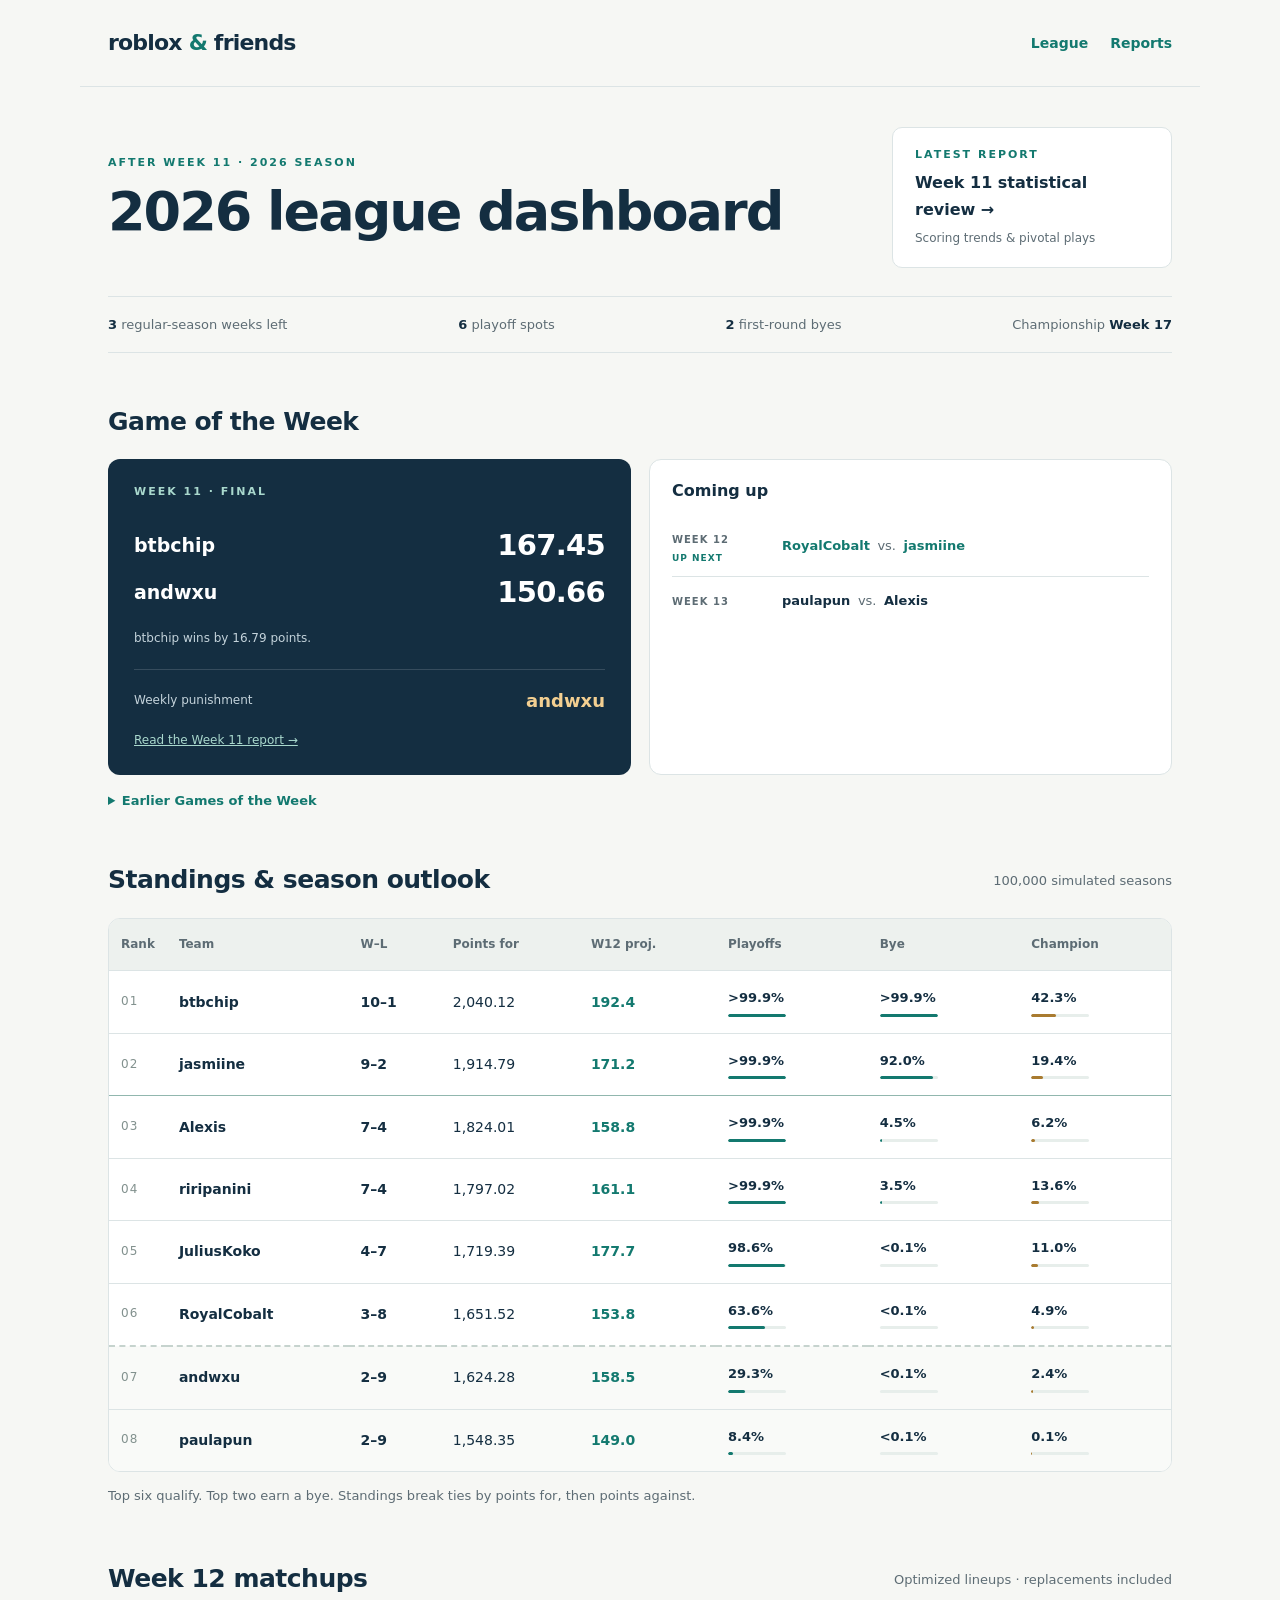
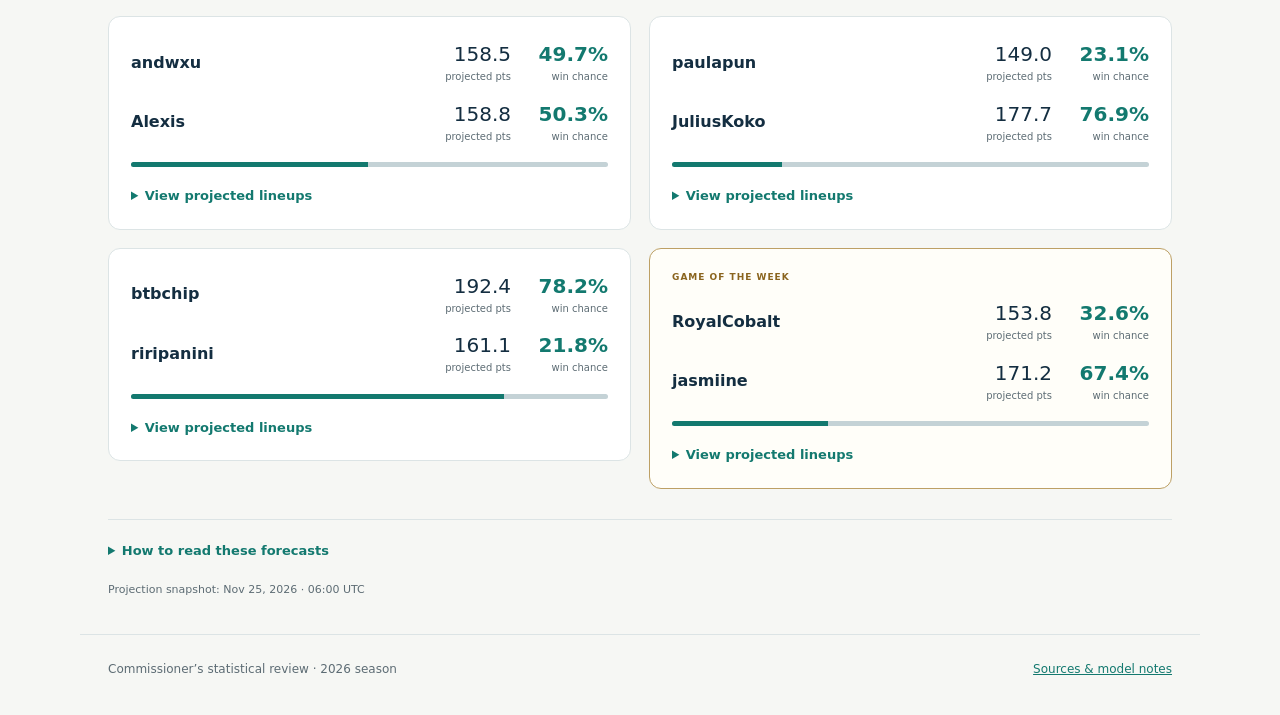
==== commit 499132d2: "Refresh Week 12 forecasts with November 24 source snapshot" ====
--- a/docs/index.html
+++ b/docs/index.html
@@ -2,6 +2,6 @@
 <div class="season-strip"><span><b>3</b> regular-season weeks left</span><span><b>6</b> playoff spots</span><span><b>2</b> first-round byes</span><span>Championship <b>Week 17</b></span></div>
 
 <section id="gotw" class="gotw-section" aria-labelledby="gotw-title"><div class="section-heading"><h2 id="gotw-title">Game of the Week</h2></div><div class="gotw-grid"><article class="gotw-result"><p class="eyebrow">WEEK 11 · FINAL</p><div class="gotw-score"><strong>btbchip</strong><b>167.45</b></div><div class="gotw-score"><strong>andwxu</strong><b>150.66</b></div><p class="gotw-margin">btbchip wins by 16.79 points.</p><div class="punishment-recipient"><span>Weekly punishment</span><strong>andwxu</strong></div><a href="reports/2026/week-11.html">Read the Week 11 report →</a></article><article class="gotw-schedule"><h3>Coming up</h3><ol><li class="gotw-up-next"><div><span class="schedule-week">WEEK 12</span><span class="next-tag">UP NEXT</span></div><strong>RoyalCobalt <span>vs.</span> jasmiine</strong></li><li><div><span class="schedule-week">WEEK 13</span></div><strong>paulapun <span>vs.</span> Alexis</strong></li></ol></article></div><details class="gotw-history"><summary>Earlier Games of the Week</summary><div class="table"><table><caption>Completed GOTW results</caption><thead><tr><th>Week</th><th>Matchup</th><th>Final score</th><th>Weekly punishment</th></tr></thead><tbody><tr><td>10</td><td>riripanini vs. paulapun</td><td class="num">180.43–107.87</td><td>paulapun</td></tr><tr><td>9</td><td>jasmiine vs. Alexis</td><td class="num">207.13–168.26</td><td>Alexis</td></tr><tr><td>8</td><td>riripanini vs. jasmiine</td><td class="num">152.10–174.60</td><td>riripanini</td></tr><tr><td>7</td><td>btbchip vs. JuliusKoko</td><td class="num">155.98–123.85</td><td>JuliusKoko</td></tr><tr><td>6</td><td>andwxu vs. riripanini</td><td class="num">133.27–141.44</td><td>andwxu</td></tr><tr><td>5</td><td>paulapun vs. JuliusKoko</td><td class="num">131.06–188.15</td><td>paulapun</td></tr><tr><td>4</td><td>Alexis vs. JuliusKoko</td><td class="num">198.83–142.42</td><td>JuliusKoko</td></tr><tr><td>3</td><td>andwxu vs. RoyalCobalt</td><td class="num">142.24–150.23</td><td>andwxu</td></tr><tr><td>2</td><td>btbchip vs. RoyalCobalt</td><td class="num">157.63–134.23</td><td>RoyalCobalt</td></tr></tbody></table></div></details></section>
-<section class="standings-section" aria-labelledby="standings-title"><div class="section-heading"><h2 id="standings-title">Standings &amp; season outlook</h2><span>100,000 simulated seasons</span></div><div class="standings-wrap"><table class="standings"><caption class="sr-only">Standings after Week 11, Week 12 projected points, and simulated season probabilities</caption><thead><tr><th scope="col">Rank</th><th scope="col">Team</th><th scope="col">W–L</th><th scope="col">Points for</th><th scope="col">W12 proj.</th><th scope="col">Playoffs</th><th scope="col">Bye</th><th scope="col">Champion</th></tr></thead><tbody><tr class="seed-1"><td class="rank">01</td><th scope="row">btbchip</th><td class="record">10–1</td><td class="num">2,040.12</td><td class="num projection">193.2</td><td class="odds"><b>&gt;99.9%</b><span class="mini-bar" aria-hidden="true"><i style="width:100.00%"></i></span></td><td class="odds"><b>&gt;99.9%</b><span class="mini-bar" aria-hidden="true"><i style="width:100.00%"></i></span></td><td class="odds"><b>43.6%</b><span class="mini-bar" aria-hidden="true"><i style="width:43.56%"></i></span></td></tr><tr class="seed-2"><td class="rank">02</td><th scope="row">jasmiine</th><td class="record">9–2</td><td class="num">1,914.79</td><td class="num projection">170.8</td><td class="odds"><b>&gt;99.9%</b><span class="mini-bar" aria-hidden="true"><i style="width:100.00%"></i></span></td><td class="odds"><b>90.9%</b><span class="mini-bar" aria-hidden="true"><i style="width:90.86%"></i></span></td><td class="odds"><b>18.6%</b><span class="mini-bar" aria-hidden="true"><i style="width:18.60%"></i></span></td></tr><tr class="seed-3"><td class="rank">03</td><th scope="row">Alexis</th><td class="record">7–4</td><td class="num">1,824.01</td><td class="num projection">159.2</td><td class="odds"><b>&gt;99.9%</b><span class="mini-bar" aria-hidden="true"><i style="width:100.00%"></i></span></td><td class="odds"><b>5.5%</b><span class="mini-bar" aria-hidden="true"><i style="width:5.49%"></i></span></td><td class="odds"><b>7.2%</b><span class="mini-bar" aria-hidden="true"><i style="width:7.18%"></i></span></td></tr><tr class="seed-4"><td class="rank">04</td><th scope="row">riripanini</th><td class="record">7–4</td><td class="num">1,797.02</td><td class="num projection">159.6</td><td class="odds"><b>&gt;99.9%</b><span class="mini-bar" aria-hidden="true"><i style="width:100.00%"></i></span></td><td class="odds"><b>3.7%</b><span class="mini-bar" aria-hidden="true"><i style="width:3.65%"></i></span></td><td class="odds"><b>12.9%</b><span class="mini-bar" aria-hidden="true"><i style="width:12.89%"></i></span></td></tr><tr class="seed-5"><td class="rank">05</td><th scope="row">JuliusKoko</th><td class="record">4–7</td><td class="num">1,719.39</td><td class="num projection">179.6</td><td class="odds"><b>98.7%</b><span class="mini-bar" aria-hidden="true"><i style="width:98.69%"></i></span></td><td class="odds"><b>&lt;0.1%</b><span class="mini-bar" aria-hidden="true"><i style="width:0.00%"></i></span></td><td class="odds"><b>10.7%</b><span class="mini-bar" aria-hidden="true"><i style="width:10.66%"></i></span></td></tr><tr class="seed-6"><td class="rank">06</td><th scope="row">RoyalCobalt</th><td class="record">3–8</td><td class="num">1,651.52</td><td class="num projection">156.2</td><td class="odds"><b>68.6%</b><span class="mini-bar" aria-hidden="true"><i style="width:68.56%"></i></span></td><td class="odds"><b>&lt;0.1%</b><span class="mini-bar" aria-hidden="true"><i style="width:0.00%"></i></span></td><td class="odds"><b>5.1%</b><span class="mini-bar" aria-hidden="true"><i style="width:5.09%"></i></span></td></tr><tr class="seed-7"><td class="rank">07</td><th scope="row">andwxu</th><td class="record">2–9</td><td class="num">1,624.28</td><td class="num projection">155.5</td><td class="odds"><b>24.6%</b><span class="mini-bar" aria-hidden="true"><i style="width:24.59%"></i></span></td><td class="odds"><b>&lt;0.1%</b><span class="mini-bar" aria-hidden="true"><i style="width:0.00%"></i></span></td><td class="odds"><b>1.9%</b><span class="mini-bar" aria-hidden="true"><i style="width:1.90%"></i></span></td></tr><tr class="seed-8"><td class="rank">08</td><th scope="row">paulapun</th><td class="record">2–9</td><td class="num">1,548.35</td><td class="num projection">148.9</td><td class="odds"><b>8.2%</b><span class="mini-bar" aria-hidden="true"><i style="width:8.16%"></i></span></td><td class="odds"><b>&lt;0.1%</b><span class="mini-bar" aria-hidden="true"><i style="width:0.00%"></i></span></td><td class="odds"><b>0.1%</b><span class="mini-bar" aria-hidden="true"><i style="width:0.13%"></i></span></td></tr></tbody></table></div><p class="note">Top six qualify. Top two earn a bye. Standings break ties by points for, then points against.</p></section>
-<section class="next-week" aria-labelledby="matchups-title"><div class="section-heading"><h2 id="matchups-title">Week 12 matchups</h2><span>Optimized lineups · replacements included</span></div><div class="match-grid"><article class="match-card"><div class="match-team"><strong>andwxu</strong><span>155.5<small>projected pts</small></span><b>46.1%<small>win chance</small></b></div><div class="match-team"><strong>Alexis</strong><span>159.2<small>projected pts</small></span><b>53.9%<small>win chance</small></b></div><div class="match-bar" aria-label="andwxu 46.1%; Alexis 53.9%"><span style="width:46.07%"></span></div><details class="lineup-detail"><summary>View projected lineups</summary><div class="selected-lineups"><div class="selected-team"><h4>andwxu</h4><table><caption class="sr-only">Projected starting lineup</caption><thead><tr><th>Slot</th><th>Player</th><th>Pts</th></tr></thead><tbody><tr><td>QB</td><th scope="row">C.J. Stroud</th><td>20.9</td></tr><tr><td>RB</td><th scope="row">Jonathan Taylor</th><td>15.7</td></tr><tr><td>RB</td><th scope="row">Jonah Coleman</th><td>14.5</td></tr><tr><td>WR</td><th scope="row">Tetairoa McMillan</th><td>14.1</td></tr><tr><td>WR</td><th scope="row">Drake London</th><td>14.7</td></tr><tr><td>WR</td><th scope="row">Chris Olave</th><td>16.0</td></tr><tr><td>TE</td><th scope="row">George Kittle</th><td>12.2</td></tr><tr><td>FLEX</td><th scope="row">Harold Fannin Jr.</th><td>11.9</td></tr><tr><td>FLEX</td><th scope="row">Quinshon Judkins</th><td>12.8</td></tr><tr><td>FLEX</td><th scope="row">Tony Pollard</th><td>13.4</td></tr><tr><td>K</td><th scope="row">Spencer Shrader</th><td>7.0</td></tr><tr><td>DEF</td><th scope="row">DET</th><td>2.2</td></tr></tbody></table></div><div class="selected-team"><h4>Alexis</h4><table><caption class="sr-only">Projected starting lineup</caption><thead><tr><th>Slot</th><th>Player</th><th>Pts</th></tr></thead><tbody><tr><td>QB</td><th scope="row">Jayden Daniels</th><td>21.9</td></tr><tr><td>RB</td><th scope="row">D&#x27;Andre Swift</th><td>16.5</td></tr><tr><td>RB</td><th scope="row">Ollie Gordon II</th><td>12.8</td></tr><tr><td>WR</td><th scope="row">Tee Higgins</th><td>17.2</td></tr><tr><td>WR</td><th scope="row">DK Metcalf</th><td>8.9</td></tr><tr><td>WR</td><th scope="row">Carnell Tate</th><td>12.0</td></tr><tr><td>TE</td><th scope="row">Chig Okonkwo</th><td>10.2</td></tr><tr><td>FLEX</td><th scope="row">Saquon Barkley</th><td>13.7</td></tr><tr><td>FLEX</td><th scope="row">DJ Moore</th><td>12.4</td></tr><tr><td>FLEX</td><th scope="row">Javonte Williams</th><td>18.3</td></tr><tr><td>K</td><th scope="row">Will Reichard</th><td>7.4</td></tr><tr><td>DEF</td><th scope="row">PIT</th><td>7.8</td></tr></tbody></table></div></div></details></article><article class="match-card"><div class="match-team"><strong>paulapun</strong><span>148.9<small>projected pts</small></span><b>21.6%<small>win chance</small></b></div><div class="match-team"><strong>JuliusKoko</strong><span>179.6<small>projected pts</small></span><b>78.4%<small>win chance</small></b></div><div class="match-bar" aria-label="paulapun 21.6%; JuliusKoko 78.4%"><span style="width:21.57%"></span></div><details class="lineup-detail"><summary>View projected lineups</summary><div class="selected-lineups"><div class="selected-team"><h4>paulapun</h4><table><caption class="sr-only">Projected starting lineup</caption><thead><tr><th>Slot</th><th>Player</th><th>Pts</th></tr></thead><tbody><tr><td>QB</td><th scope="row">Kirk Cousins</th><td>17.9</td></tr><tr><td>RB</td><th scope="row">Bijan Robinson</th><td>18.4</td></tr><tr><td>RB</td><th scope="row">David Montgomery</th><td>10.4</td></tr><tr><td>WR</td><th scope="row">Matthew Golden</th><td>15.4</td></tr><tr><td>WR</td><th scope="row">DeVonta Smith</th><td>14.0</td></tr><tr><td>WR</td><th scope="row">Khalil Shakir</th><td>9.0</td></tr><tr><td>TE</td><th scope="row">Colston Loveland</th><td>12.3</td></tr><tr><td>FLEX</td><th scope="row">Stefon Diggs</th><td>13.1</td></tr><tr><td>FLEX</td><th scope="row">Omarion Hampton</th><td>10.3</td></tr><tr><td>FLEX</td><th scope="row">Jameson Williams</th><td>13.5</td></tr><tr><td>K</td><th scope="row">Ka&#x27;imi Fairbairn</th><td>7.3</td></tr><tr><td>DEF</td><th scope="row">LAR</th><td>7.3</td></tr></tbody></table></div><div class="selected-team"><h4>JuliusKoko</h4><table><caption class="sr-only">Projected starting lineup</caption><thead><tr><th>Slot</th><th>Player</th><th>Pts</th></tr></thead><tbody><tr><td>QB</td><th scope="row">Josh Allen</th><td>21.2</td></tr><tr><td>RB</td><th scope="row">Bhayshul Tuten</th><td>17.5</td></tr><tr><td>RB</td><th scope="row">Cam Skattebo</th><td>19.7</td></tr><tr><td>WR</td><th scope="row">Rome Odunze</th><td>12.8</td></tr><tr><td>WR</td><th scope="row">Malik Nabers</th><td>16.2</td></tr><tr><td>WR</td><th scope="row">Jalen Coker</th><td>12.4</td></tr><tr><td>TE</td><th scope="row">Isaiah Likely</th><td>14.5</td></tr><tr><td>FLEX</td><th scope="row">Ashton Jeanty</th><td>13.5</td></tr><tr><td>FLEX</td><th scope="row">Sam LaPorta</th><td>12.7</td></tr><tr><td>FLEX</td><th scope="row">Jaxon Smith-Njigba</th><td>24.6</td></tr><tr><td>K</td><th scope="row">Cameron Dicker</th><td>5.6</td></tr><tr><td>DEF</td><th scope="row">DEN</th><td>9.1</td></tr></tbody></table></div></div></details></article><article class="match-card"><div class="match-team"><strong>btbchip</strong><span>193.2<small>projected pts</small></span><b>79.8%<small>win chance</small></b></div><div class="match-team"><strong>riripanini</strong><span>159.6<small>projected pts</small></span><b>20.2%<small>win chance</small></b></div><div class="match-bar" aria-label="btbchip 79.8%; riripanini 20.2%"><span style="width:79.80%"></span></div><details class="lineup-detail"><summary>View projected lineups</summary><div class="selected-lineups"><div class="selected-team"><h4>btbchip</h4><table><caption class="sr-only">Projected starting lineup</caption><thead><tr><th>Slot</th><th>Player</th><th>Pts</th></tr></thead><tbody><tr><td>QB</td><th scope="row">Joe Burrow</th><td>24.4</td></tr><tr><td>RB</td><th scope="row">Jahmyr Gibbs</th><td>25.7</td></tr><tr><td>RB</td><th scope="row">Chase Brown</th><td>16.0</td></tr><tr><td>WR</td><th scope="row">Zay Flowers</th><td>16.4</td></tr><tr><td>WR</td><th scope="row">Luther Burden III</th><td>16.8</td></tr><tr><td>WR</td><th scope="row">Nico Collins</th><td>17.0</td></tr><tr><td>TE</td><th scope="row">T.J. Hockenson</th><td>10.9</td></tr><tr><td>FLEX</td><th scope="row">Parker Washington</th><td>16.4</td></tr><tr><td>FLEX</td><th scope="row">Christian Watson</th><td>16.0</td></tr><tr><td>FLEX</td><th scope="row">Garrett Wilson</th><td>15.6</td></tr><tr><td>K</td><th scope="row">Evan McPherson</th><td>7.9</td></tr><tr><td>DEF</td><th scope="row">JAX</th><td>10.2</td></tr></tbody></table></div><div class="selected-team"><h4>riripanini</h4><table><caption class="sr-only">Projected starting lineup</caption><thead><tr><th>Slot</th><th>Player</th><th>Pts</th></tr></thead><tbody><tr><td>QB</td><th scope="row">Trevor Lawrence</th><td>23.3</td></tr><tr><td>RB</td><th scope="row">James Cook III</th><td>15.9</td></tr><tr><td>RB</td><th scope="row">Rhamondre Stevenson</th><td>13.9</td></tr><tr><td>WR</td><th scope="row">Mike Evans</th><td>13.7</td></tr><tr><td>WR</td><th scope="row">George Pickens</th><td>13.5</td></tr><tr><td>WR</td><th scope="row">Amon-Ra St. Brown</th><td>20.8</td></tr><tr><td>TE</td><th scope="row">Dallas Goedert</th><td>10.7</td></tr><tr><td>FLEX</td><th scope="row">Jaylen Warren</th><td>14.0</td></tr><tr><td>FLEX</td><th scope="row">Jaylen Waddle</th><td>11.0</td></tr><tr><td>FLEX</td><th scope="row">Tyler Warren</th><td>10.4</td></tr><tr><td>K</td><th scope="row">Brandon Aubrey</th><td>7.3</td></tr><tr><td>DEF</td><th scope="row">BUF</th><td>5.0</td></tr></tbody></table></div></div></details></article><article class="match-card featured-gotw"><p class="gotw-badge">GAME OF THE WEEK</p><div class="match-team"><strong>RoyalCobalt</strong><span>156.2<small>projected pts</small></span><b>35.3%<small>win chance</small></b></div><div class="match-team"><strong>jasmiine</strong><span>170.8<small>projected pts</small></span><b>64.7%<small>win chance</small></b></div><div class="match-bar" aria-label="RoyalCobalt 35.3%; jasmiine 64.7%"><span style="width:35.34%"></span></div><details class="lineup-detail"><summary>View projected lineups</summary><div class="selected-lineups"><div class="selected-team"><h4>RoyalCobalt</h4><table><caption class="sr-only">Projected starting lineup</caption><thead><tr><th>Slot</th><th>Player</th><th>Pts</th></tr></thead><tbody><tr><td>QB</td><th scope="row">Brock Purdy</th><td>16.6</td></tr><tr><td>RB</td><th scope="row">Christian McCaffrey</th><td>18.7</td></tr><tr><td>RB</td><th scope="row">Aaron Jones Sr.</th><td>11.0</td></tr><tr><td>WR</td><th scope="row">Ladd McConkey</th><td>11.2</td></tr><tr><td>WR</td><th scope="row">Rashee Rice</th><td>13.8</td></tr><tr><td>WR</td><th scope="row">Justin Jefferson</th><td>18.4</td></tr><tr><td>TE</td><th scope="row">Travis Kelce</th><td>11.7</td></tr><tr><td>FLEX</td><th scope="row">Tyler Allgeier</th><td>10.8</td></tr><tr><td>FLEX</td><th scope="row">Travis Etienne Jr.</th><td>11.4</td></tr><tr><td>FLEX</td><th scope="row">Trey McBride</th><td>15.4</td></tr><tr><td>K</td><th scope="row">Matt Gay</th><td>7.0</td></tr><tr><td>DEF</td><th scope="row">MIN</th><td>10.1</td></tr></tbody></table></div><div class="selected-team"><h4>jasmiine</h4><table><caption class="sr-only">Projected starting lineup</caption><thead><tr><th>Slot</th><th>Player</th><th>Pts</th></tr></thead><tbody><tr><td>QB</td><th scope="row">Dak Prescott</th><td>20.5</td></tr><tr><td>RB</td><th scope="row">Kyren Williams</th><td>15.3</td></tr><tr><td>RB</td><th scope="row">Bucky Irving</th><td>20.6</td></tr><tr><td>WR</td><th scope="row">Ja&#x27;Marr Chase</th><td>20.1</td></tr><tr><td>WR</td><th scope="row">CeeDee Lamb</th><td>19.3</td></tr><tr><td>WR</td><th scope="row">KC Concepcion Jr.</th><td>11.4</td></tr><tr><td>TE</td><th scope="row">Tucker Kraft</th><td>10.8</td></tr><tr><td>FLEX</td><th scope="row">Derrick Henry</th><td>13.8</td></tr><tr><td>FLEX</td><th scope="row">Blake Corum</th><td>11.2</td></tr><tr><td>FLEX</td><th scope="row">Breece Hall</th><td>12.3</td></tr><tr><td>K</td><th scope="row">Cam Little</th><td>7.3</td></tr><tr><td>DEF</td><th scope="row">HOU</th><td>8.3</td></tr></tbody></table></div></div></details></article></div></section>
-<details class="forecast-notes"><summary>How to read these forecasts</summary><div><p>Week 12 optimizes unplayed starting slots from each current roster, respecting all 12 starting slots. Once an NFL game is final, its Sleeper starting slots stay fixed at their earned points with no remaining scoring variance; bench players from completed games cannot enter the lineup. Players marked Out or IR and players on reserve are excluded; questionable players remain eligible. Unavoidable vacancies are filled with generic replacement players, estimated separately each week as the median projection of the top five unrostered players at the needed position. FLEX takes the best eligible replacement baseline. Rostered players are retained wherever they can fill a slot.</p><p><strong>Week 12 replacement points:</strong> QB 16.5 · RB 8.2 · WR 8.1 · TE 8.3 · K 7.1 · DEF 8.7.</p><p>Replacement players carry position-level scoring uncertainty. These are hypothetical fill-ins, not roster moves; competitive waiver access is not modeled.</p><p>Season odds simulate Weeks 12–14 on the real schedule, then a six-team bracket in Weeks 15–17. Seeds 1–2 get byes; seed 1 faces the 4/5 winner, and seed 2 the 3/6 winner. Future weeks re-optimize each roster using that week’s projections, allowing projected returns and reserve activations. No future trades or new injuries are modeled.</p><p>Player score uncertainty uses position-level projection error from Weeks 1–8. Scores are independent across players and weeks; these are approximate model probabilities, not Sleeper odds. Small differences should not be treated as precise. Forecasts reflect this snapshot and do not refresh automatically.</p><p><a href="methodology.html#season-forecasts">Full forecast methodology &amp; sources →</a></p></div></details><p class="snapshot">Projection snapshot: Nov 24, 2026 · 06:00 UTC</p></main><footer><span>Commissioner’s statistical review · 2026 season</span><a href="methodology.html">Sources &amp; model notes</a></footer></body></html>+<section class="standings-section" aria-labelledby="standings-title"><div class="section-heading"><h2 id="standings-title">Standings &amp; season outlook</h2><span>100,000 simulated seasons</span></div><div class="standings-wrap"><table class="standings"><caption class="sr-only">Standings after Week 11, Week 12 projected points, and simulated season probabilities</caption><thead><tr><th scope="col">Rank</th><th scope="col">Team</th><th scope="col">W–L</th><th scope="col">Points for</th><th scope="col">W12 proj.</th><th scope="col">Playoffs</th><th scope="col">Bye</th><th scope="col">Champion</th></tr></thead><tbody><tr class="seed-1"><td class="rank">01</td><th scope="row">btbchip</th><td class="record">10–1</td><td class="num">2,040.12</td><td class="num projection">192.4</td><td class="odds"><b>&gt;99.9%</b><span class="mini-bar" aria-hidden="true"><i style="width:100.00%"></i></span></td><td class="odds"><b>&gt;99.9%</b><span class="mini-bar" aria-hidden="true"><i style="width:100.00%"></i></span></td><td class="odds"><b>42.3%</b><span class="mini-bar" aria-hidden="true"><i style="width:42.30%"></i></span></td></tr><tr class="seed-2"><td class="rank">02</td><th scope="row">jasmiine</th><td class="record">9–2</td><td class="num">1,914.79</td><td class="num projection">171.2</td><td class="odds"><b>&gt;99.9%</b><span class="mini-bar" aria-hidden="true"><i style="width:100.00%"></i></span></td><td class="odds"><b>92.0%</b><span class="mini-bar" aria-hidden="true"><i style="width:92.03%"></i></span></td><td class="odds"><b>19.4%</b><span class="mini-bar" aria-hidden="true"><i style="width:19.41%"></i></span></td></tr><tr class="seed-3"><td class="rank">03</td><th scope="row">Alexis</th><td class="record">7–4</td><td class="num">1,824.01</td><td class="num projection">158.8</td><td class="odds"><b>&gt;99.9%</b><span class="mini-bar" aria-hidden="true"><i style="width:100.00%"></i></span></td><td class="odds"><b>4.5%</b><span class="mini-bar" aria-hidden="true"><i style="width:4.47%"></i></span></td><td class="odds"><b>6.2%</b><span class="mini-bar" aria-hidden="true"><i style="width:6.17%"></i></span></td></tr><tr class="seed-4"><td class="rank">04</td><th scope="row">riripanini</th><td class="record">7–4</td><td class="num">1,797.02</td><td class="num projection">161.1</td><td class="odds"><b>&gt;99.9%</b><span class="mini-bar" aria-hidden="true"><i style="width:100.00%"></i></span></td><td class="odds"><b>3.5%</b><span class="mini-bar" aria-hidden="true"><i style="width:3.50%"></i></span></td><td class="odds"><b>13.6%</b><span class="mini-bar" aria-hidden="true"><i style="width:13.64%"></i></span></td></tr><tr class="seed-5"><td class="rank">05</td><th scope="row">JuliusKoko</th><td class="record">4–7</td><td class="num">1,719.39</td><td class="num projection">177.7</td><td class="odds"><b>98.6%</b><span class="mini-bar" aria-hidden="true"><i style="width:98.65%"></i></span></td><td class="odds"><b>&lt;0.1%</b><span class="mini-bar" aria-hidden="true"><i style="width:0.00%"></i></span></td><td class="odds"><b>11.0%</b><span class="mini-bar" aria-hidden="true"><i style="width:11.05%"></i></span></td></tr><tr class="seed-6"><td class="rank">06</td><th scope="row">RoyalCobalt</th><td class="record">3–8</td><td class="num">1,651.52</td><td class="num projection">153.8</td><td class="odds"><b>63.6%</b><span class="mini-bar" aria-hidden="true"><i style="width:63.64%"></i></span></td><td class="odds"><b>&lt;0.1%</b><span class="mini-bar" aria-hidden="true"><i style="width:0.00%"></i></span></td><td class="odds"><b>4.9%</b><span class="mini-bar" aria-hidden="true"><i style="width:4.89%"></i></span></td></tr><tr class="seed-7"><td class="rank">07</td><th scope="row">andwxu</th><td class="record">2–9</td><td class="num">1,624.28</td><td class="num projection">158.5</td><td class="odds"><b>29.3%</b><span class="mini-bar" aria-hidden="true"><i style="width:29.33%"></i></span></td><td class="odds"><b>&lt;0.1%</b><span class="mini-bar" aria-hidden="true"><i style="width:0.00%"></i></span></td><td class="odds"><b>2.4%</b><span class="mini-bar" aria-hidden="true"><i style="width:2.40%"></i></span></td></tr><tr class="seed-8"><td class="rank">08</td><th scope="row">paulapun</th><td class="record">2–9</td><td class="num">1,548.35</td><td class="num projection">149.0</td><td class="odds"><b>8.4%</b><span class="mini-bar" aria-hidden="true"><i style="width:8.38%"></i></span></td><td class="odds"><b>&lt;0.1%</b><span class="mini-bar" aria-hidden="true"><i style="width:0.00%"></i></span></td><td class="odds"><b>0.1%</b><span class="mini-bar" aria-hidden="true"><i style="width:0.15%"></i></span></td></tr></tbody></table></div><p class="note">Top six qualify. Top two earn a bye. Standings break ties by points for, then points against.</p></section>
+<section class="next-week" aria-labelledby="matchups-title"><div class="section-heading"><h2 id="matchups-title">Week 12 matchups</h2><span>Optimized lineups · replacements included</span></div><div class="match-grid"><article class="match-card"><div class="match-team"><strong>andwxu</strong><span>158.5<small>projected pts</small></span><b>49.7%<small>win chance</small></b></div><div class="match-team"><strong>Alexis</strong><span>158.8<small>projected pts</small></span><b>50.3%<small>win chance</small></b></div><div class="match-bar" aria-label="andwxu 49.7%; Alexis 50.3%"><span style="width:49.68%"></span></div><details class="lineup-detail"><summary>View projected lineups</summary><div class="selected-lineups"><div class="selected-team"><h4>andwxu</h4><table><caption class="sr-only">Projected starting lineup</caption><thead><tr><th>Slot</th><th>Player</th><th>Pts</th></tr></thead><tbody><tr><td>QB</td><th scope="row">C.J. Stroud</th><td>21.7</td></tr><tr><td>RB</td><th scope="row">Jonathan Taylor</th><td>15.4</td></tr><tr><td>RB</td><th scope="row">Jonah Coleman</th><td>16.9</td></tr><tr><td>WR</td><th scope="row">Chris Olave</th><td>15.9</td></tr><tr><td>WR</td><th scope="row">Drake London</th><td>14.5</td></tr><tr><td>WR</td><th scope="row">Tetairoa McMillan</th><td>14.1</td></tr><tr><td>TE</td><th scope="row">George Kittle</th><td>12.1</td></tr><tr><td>FLEX</td><th scope="row">Harold Fannin Jr.</th><td>11.6</td></tr><tr><td>FLEX</td><th scope="row">Quinshon Judkins</th><td>12.9</td></tr><tr><td>FLEX</td><th scope="row">Tony Pollard</th><td>14.1</td></tr><tr><td>K</td><th scope="row">Spencer Shrader</th><td>7.0</td></tr><tr><td>DEF</td><th scope="row">DET</th><td>2.3</td></tr></tbody></table></div><div class="selected-team"><h4>Alexis</h4><table><caption class="sr-only">Projected starting lineup</caption><thead><tr><th>Slot</th><th>Player</th><th>Pts</th></tr></thead><tbody><tr><td>QB</td><th scope="row">Jayden Daniels</th><td>22.0</td></tr><tr><td>RB</td><th scope="row">Javonte Williams</th><td>18.2</td></tr><tr><td>RB</td><th scope="row">Saquon Barkley</th><td>15.4</td></tr><tr><td>WR</td><th scope="row">Antonio Williams</th><td>9.9</td></tr><tr><td>WR</td><th scope="row">Carnell Tate</th><td>12.1</td></tr><tr><td>WR</td><th scope="row">DJ Moore</th><td>10.8</td></tr><tr><td>TE</td><th scope="row">Chig Okonkwo</th><td>10.3</td></tr><tr><td>FLEX</td><th scope="row">D&#x27;Andre Swift</th><td>14.9</td></tr><tr><td>FLEX</td><th scope="row">Ollie Gordon II</th><td>13.4</td></tr><tr><td>FLEX</td><th scope="row">Tee Higgins</th><td>17.1</td></tr><tr><td>K</td><th scope="row">Will Reichard</th><td>7.2</td></tr><tr><td>DEF</td><th scope="row">PIT</th><td>7.6</td></tr></tbody></table></div></div></details></article><article class="match-card"><div class="match-team"><strong>paulapun</strong><span>149.0<small>projected pts</small></span><b>23.1%<small>win chance</small></b></div><div class="match-team"><strong>JuliusKoko</strong><span>177.7<small>projected pts</small></span><b>76.9%<small>win chance</small></b></div><div class="match-bar" aria-label="paulapun 23.1%; JuliusKoko 76.9%"><span style="width:23.05%"></span></div><details class="lineup-detail"><summary>View projected lineups</summary><div class="selected-lineups"><div class="selected-team"><h4>paulapun</h4><table><caption class="sr-only">Projected starting lineup</caption><thead><tr><th>Slot</th><th>Player</th><th>Pts</th></tr></thead><tbody><tr><td>QB</td><th scope="row">Kirk Cousins</th><td>17.7</td></tr><tr><td>RB</td><th scope="row">David Montgomery</th><td>10.7</td></tr><tr><td>RB</td><th scope="row">Omarion Hampton</th><td>11.0</td></tr><tr><td>WR</td><th scope="row">DeVonta Smith</th><td>13.9</td></tr><tr><td>WR</td><th scope="row">Matthew Golden</th><td>15.4</td></tr><tr><td>WR</td><th scope="row">Jameson Williams</th><td>13.6</td></tr><tr><td>TE</td><th scope="row">Colston Loveland</th><td>12.3</td></tr><tr><td>FLEX</td><th scope="row">Stefon Diggs</th><td>13.2</td></tr><tr><td>FLEX</td><th scope="row">Bijan Robinson</th><td>18.0</td></tr><tr><td>FLEX</td><th scope="row">Tre Tucker</th><td>8.5</td></tr><tr><td>K</td><th scope="row">Ka&#x27;imi Fairbairn</th><td>7.5</td></tr><tr><td>DEF</td><th scope="row">LAR</th><td>7.3</td></tr></tbody></table></div><div class="selected-team"><h4>JuliusKoko</h4><table><caption class="sr-only">Projected starting lineup</caption><thead><tr><th>Slot</th><th>Player</th><th>Pts</th></tr></thead><tbody><tr><td>QB</td><th scope="row">Josh Allen</th><td>20.2</td></tr><tr><td>RB</td><th scope="row">Bhayshul Tuten</th><td>16.9</td></tr><tr><td>RB</td><th scope="row">Ashton Jeanty</th><td>13.4</td></tr><tr><td>WR</td><th scope="row">Jalen Coker</th><td>12.4</td></tr><tr><td>WR</td><th scope="row">Malik Nabers</th><td>16.2</td></tr><tr><td>WR</td><th scope="row">Rome Odunze</th><td>12.7</td></tr><tr><td>TE</td><th scope="row">Isaiah Likely</th><td>14.5</td></tr><tr><td>FLEX</td><th scope="row">Jaxon Smith-Njigba</th><td>24.2</td></tr><tr><td>FLEX</td><th scope="row">Cam Skattebo</th><td>19.7</td></tr><tr><td>FLEX</td><th scope="row">Sam LaPorta</th><td>12.8</td></tr><tr><td>K</td><th scope="row">Cameron Dicker</th><td>5.6</td></tr><tr><td>DEF</td><th scope="row">DEN</th><td>9.1</td></tr></tbody></table></div></div></details></article><article class="match-card"><div class="match-team"><strong>btbchip</strong><span>192.4<small>projected pts</small></span><b>78.2%<small>win chance</small></b></div><div class="match-team"><strong>riripanini</strong><span>161.1<small>projected pts</small></span><b>21.8%<small>win chance</small></b></div><div class="match-bar" aria-label="btbchip 78.2%; riripanini 21.8%"><span style="width:78.15%"></span></div><details class="lineup-detail"><summary>View projected lineups</summary><div class="selected-lineups"><div class="selected-team"><h4>btbchip</h4><table><caption class="sr-only">Projected starting lineup</caption><thead><tr><th>Slot</th><th>Player</th><th>Pts</th></tr></thead><tbody><tr><td>QB</td><th scope="row">Joe Burrow</th><td>24.2</td></tr><tr><td>RB</td><th scope="row">Jahmyr Gibbs</th><td>25.9</td></tr><tr><td>RB</td><th scope="row">Chuba Hubbard</th><td>15.6</td></tr><tr><td>WR</td><th scope="row">Luther Burden III</th><td>16.7</td></tr><tr><td>WR</td><th scope="row">Christian Watson</th><td>15.9</td></tr><tr><td>WR</td><th scope="row">Nico Collins</th><td>17.6</td></tr><tr><td>TE</td><th scope="row">T.J. Hockenson</th><td>10.8</td></tr><tr><td>FLEX</td><th scope="row">Parker Washington</th><td>16.6</td></tr><tr><td>FLEX</td><th scope="row">Zay Flowers</th><td>16.4</td></tr><tr><td>FLEX</td><th scope="row">Garrett Wilson</th><td>15.5</td></tr><tr><td>K</td><th scope="row">Evan McPherson</th><td>7.0</td></tr><tr><td>DEF</td><th scope="row">JAX</th><td>10.2</td></tr></tbody></table></div><div class="selected-team"><h4>riripanini</h4><table><caption class="sr-only">Projected starting lineup</caption><thead><tr><th>Slot</th><th>Player</th><th>Pts</th></tr></thead><tbody><tr><td>QB</td><th scope="row">Trevor Lawrence</th><td>23.7</td></tr><tr><td>RB</td><th scope="row">Rhamondre Stevenson</th><td>14.1</td></tr><tr><td>RB</td><th scope="row">James Cook III</th><td>17.0</td></tr><tr><td>WR</td><th scope="row">Jaylen Waddle</th><td>10.8</td></tr><tr><td>WR</td><th scope="row">Mike Evans</th><td>13.5</td></tr><tr><td>WR</td><th scope="row">George Pickens</th><td>14.7</td></tr><tr><td>TE</td><th scope="row">Dallas Goedert</th><td>10.6</td></tr><tr><td>FLEX</td><th scope="row">Amon-Ra St. Brown</th><td>20.9</td></tr><tr><td>FLEX</td><th scope="row">Jaylen Warren</th><td>13.5</td></tr><tr><td>FLEX</td><th scope="row">Tyler Warren</th><td>10.2</td></tr><tr><td>K</td><th scope="row">Brandon Aubrey</th><td>7.0</td></tr><tr><td>DEF</td><th scope="row">BUF</th><td>5.0</td></tr></tbody></table></div></div></details></article><article class="match-card featured-gotw"><p class="gotw-badge">GAME OF THE WEEK</p><div class="match-team"><strong>RoyalCobalt</strong><span>153.8<small>projected pts</small></span><b>32.6%<small>win chance</small></b></div><div class="match-team"><strong>jasmiine</strong><span>171.2<small>projected pts</small></span><b>67.4%<small>win chance</small></b></div><div class="match-bar" aria-label="RoyalCobalt 32.6%; jasmiine 67.4%"><span style="width:32.62%"></span></div><details class="lineup-detail"><summary>View projected lineups</summary><div class="selected-lineups"><div class="selected-team"><h4>RoyalCobalt</h4><table><caption class="sr-only">Projected starting lineup</caption><thead><tr><th>Slot</th><th>Player</th><th>Pts</th></tr></thead><tbody><tr><td>QB</td><th scope="row">Brock Purdy</th><td>16.4</td></tr><tr><td>RB</td><th scope="row">Christian McCaffrey</th><td>18.5</td></tr><tr><td>RB</td><th scope="row">Aaron Jones Sr.</th><td>11.2</td></tr><tr><td>WR</td><th scope="row">Justin Jefferson</th><td>18.2</td></tr><tr><td>WR</td><th scope="row">Rashee Rice</th><td>12.3</td></tr><tr><td>WR</td><th scope="row">Ladd McConkey</th><td>11.2</td></tr><tr><td>TE</td><th scope="row">Trey McBride</th><td>15.8</td></tr><tr><td>FLEX</td><th scope="row">Travis Etienne Jr.</th><td>12.4</td></tr><tr><td>FLEX</td><th scope="row">Brenton Strange</th><td>10.4</td></tr><tr><td>FLEX</td><th scope="row">Tyler Allgeier</th><td>10.4</td></tr><tr><td>K</td><th scope="row">Matt Gay</th><td>6.9</td></tr><tr><td>DEF</td><th scope="row">MIN</th><td>10.0</td></tr></tbody></table></div><div class="selected-team"><h4>jasmiine</h4><table><caption class="sr-only">Projected starting lineup</caption><thead><tr><th>Slot</th><th>Player</th><th>Pts</th></tr></thead><tbody><tr><td>QB</td><th scope="row">Dak Prescott</th><td>20.4</td></tr><tr><td>RB</td><th scope="row">Bucky Irving</th><td>20.7</td></tr><tr><td>RB</td><th scope="row">Kyren Williams</th><td>15.1</td></tr><tr><td>WR</td><th scope="row">KC Concepcion Jr.</th><td>11.2</td></tr><tr><td>WR</td><th scope="row">CeeDee Lamb</th><td>20.0</td></tr><tr><td>WR</td><th scope="row">Ja&#x27;Marr Chase</th><td>20.0</td></tr><tr><td>TE</td><th scope="row">Tucker Kraft</th><td>10.7</td></tr><tr><td>FLEX</td><th scope="row">Derrick Henry</th><td>13.8</td></tr><tr><td>FLEX</td><th scope="row">Breece Hall</th><td>12.3</td></tr><tr><td>FLEX</td><th scope="row">Blake Corum</th><td>11.6</td></tr><tr><td>K</td><th scope="row">Cam Little</th><td>7.0</td></tr><tr><td>DEF</td><th scope="row">HOU</th><td>8.5</td></tr></tbody></table></div></div></details></article></div></section>
+<details class="forecast-notes"><summary>How to read these forecasts</summary><div><p>Week 12 optimizes unplayed starting slots from each current roster, respecting all 12 starting slots. Once an NFL game is final, its Sleeper starting slots stay fixed at their earned points with no remaining scoring variance; bench players from completed games cannot enter the lineup. Players marked Out or IR and players on reserve are excluded; questionable players remain eligible. Unavoidable vacancies are filled with generic replacement players, estimated separately each week as the median projection of the top five unrostered players at the needed position. FLEX takes the best eligible replacement baseline. Rostered players are retained wherever they can fill a slot.</p><p><strong>Week 12 replacement points:</strong> QB 16.7 · RB 8.9 · WR 8.3 · TE 8.3 · K 6.9 · DEF 8.7.</p><p>Replacement players carry position-level scoring uncertainty. These are hypothetical fill-ins, not roster moves; competitive waiver access is not modeled.</p><p>Season odds simulate Weeks 12–14 on the real schedule, then a six-team bracket in Weeks 15–17. Seeds 1–2 get byes; seed 1 faces the 4/5 winner, and seed 2 the 3/6 winner. Future weeks re-optimize each roster using that week’s projections, allowing projected returns and reserve activations. No future trades or new injuries are modeled.</p><p>Player score uncertainty uses position-level projection error from Weeks 1–8. Scores are independent across players and weeks; these are approximate model probabilities, not Sleeper odds. Small differences should not be treated as precise. Forecasts reflect this snapshot and do not refresh automatically.</p><p><a href="methodology.html#season-forecasts">Full forecast methodology &amp; sources →</a></p></div></details><p class="snapshot">Projection snapshot: Nov 25, 2026 · 06:00 UTC</p></main><footer><span>Commissioner’s statistical review · 2026 season</span><a href="methodology.html">Sources &amp; model notes</a></footer></body></html>
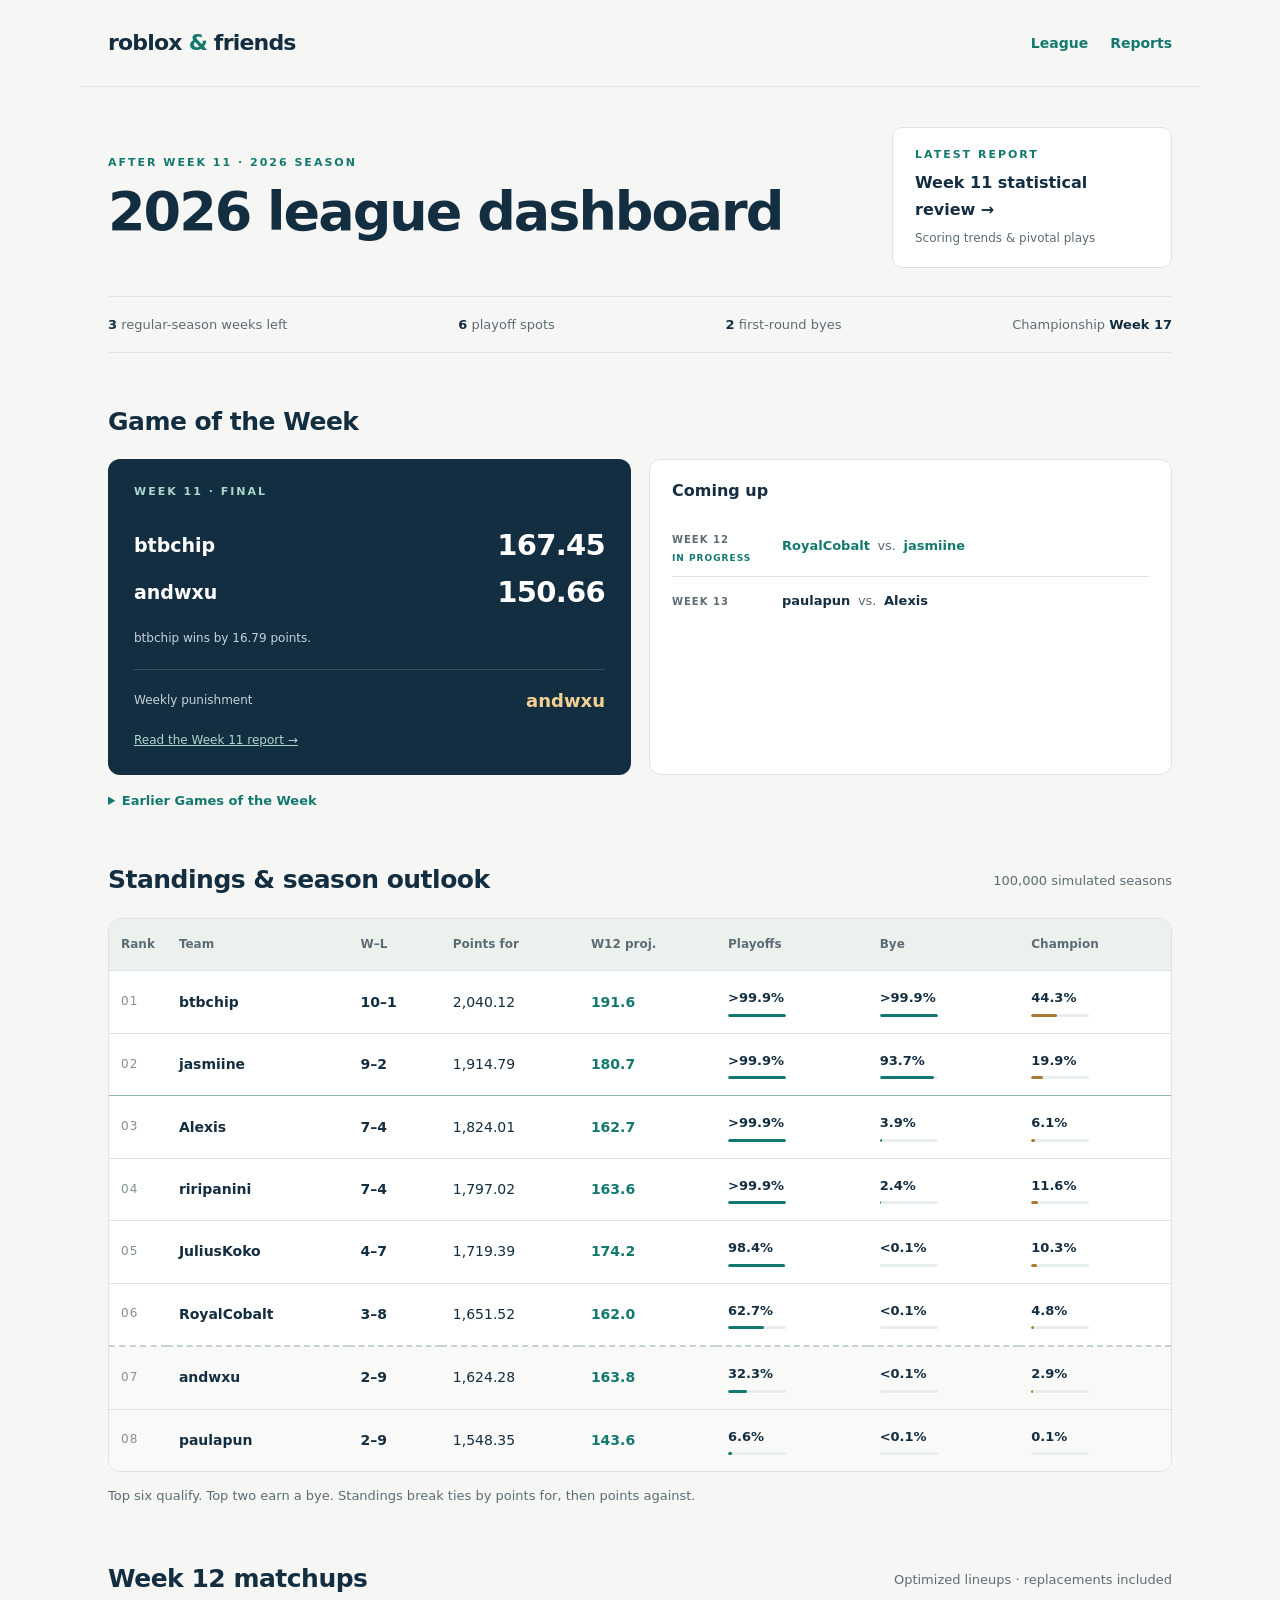
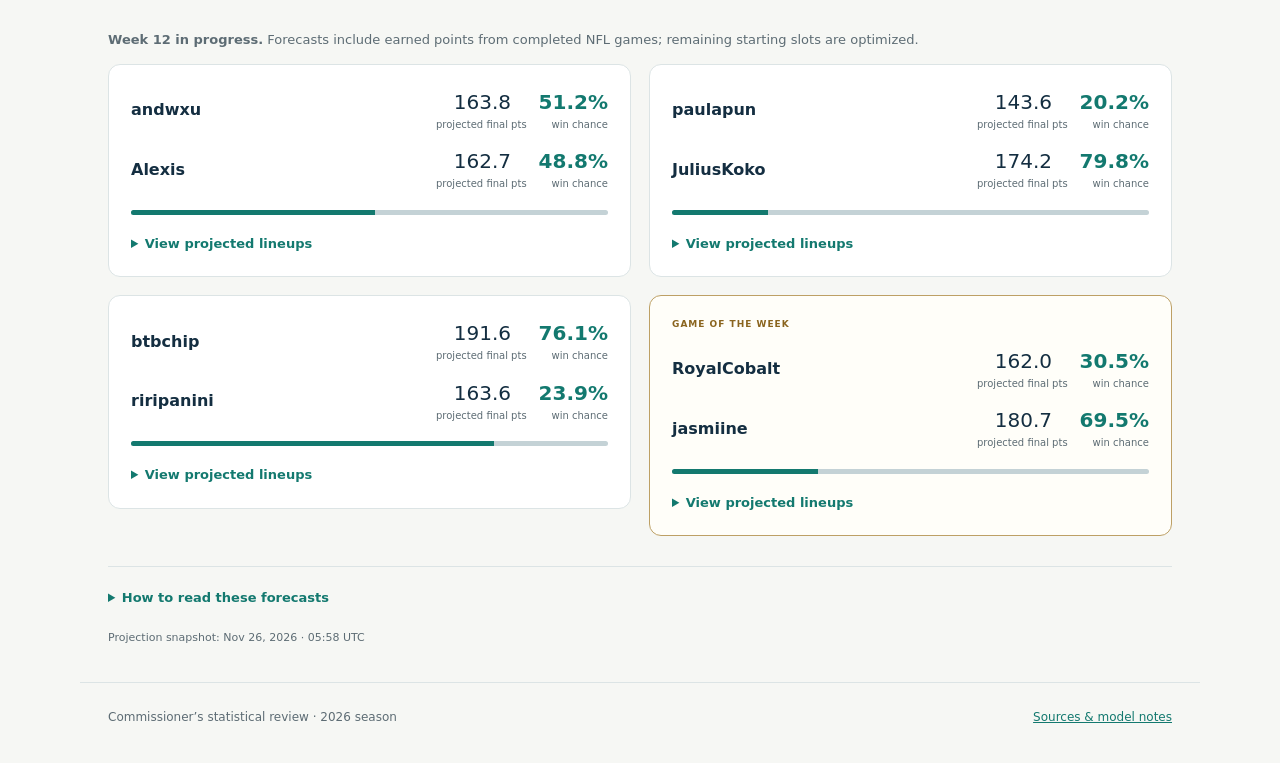
==== commit 17f51279: "Rebuild published dashboard for the Week 12 snapshot" ====
--- a/docs/index.html
+++ b/docs/index.html
@@ -1,7 +1,7 @@
 <!doctype html><html lang="en"><head><meta charset="utf-8"><meta name="viewport" content="width=device-width,initial-scale=1"><meta name="description" content="Weekly fantasy football scoring, trends and matchup analysis for roblox and friends."><title>League dashboard · roblox &amp; friends</title><link rel="stylesheet" href="assets/style.css"></head><body><a class="skip" href="#main">Skip to content</a><header class="site-header"><a class="brand" href="index.html">roblox <span>&amp;</span> friends</a><nav aria-label="Main navigation"><a href="index.html">League</a><a href="reports/2026/week-11.html">Reports</a></nav></header><main id="main"><header class="dashboard-head"><div><p class="eyebrow">AFTER WEEK 11 · 2026 SEASON</p><h1>2026 league dashboard</h1></div><a class="latest-report" href="reports/2026/week-11.html"><span class="eyebrow">LATEST REPORT</span><strong>Week 11 statistical review →</strong><span>Scoring trends &amp; pivotal plays</span></a></header>
 <div class="season-strip"><span><b>3</b> regular-season weeks left</span><span><b>6</b> playoff spots</span><span><b>2</b> first-round byes</span><span>Championship <b>Week 17</b></span></div>
 
-<section id="gotw" class="gotw-section" aria-labelledby="gotw-title"><div class="section-heading"><h2 id="gotw-title">Game of the Week</h2></div><div class="gotw-grid"><article class="gotw-result"><p class="eyebrow">WEEK 11 · FINAL</p><div class="gotw-score"><strong>btbchip</strong><b>167.45</b></div><div class="gotw-score"><strong>andwxu</strong><b>150.66</b></div><p class="gotw-margin">btbchip wins by 16.79 points.</p><div class="punishment-recipient"><span>Weekly punishment</span><strong>andwxu</strong></div><a href="reports/2026/week-11.html">Read the Week 11 report →</a></article><article class="gotw-schedule"><h3>Coming up</h3><ol><li class="gotw-up-next"><div><span class="schedule-week">WEEK 12</span><span class="next-tag">UP NEXT</span></div><strong>RoyalCobalt <span>vs.</span> jasmiine</strong></li><li><div><span class="schedule-week">WEEK 13</span></div><strong>paulapun <span>vs.</span> Alexis</strong></li></ol></article></div><details class="gotw-history"><summary>Earlier Games of the Week</summary><div class="table"><table><caption>Completed GOTW results</caption><thead><tr><th>Week</th><th>Matchup</th><th>Final score</th><th>Weekly punishment</th></tr></thead><tbody><tr><td>10</td><td>riripanini vs. paulapun</td><td class="num">180.43–107.87</td><td>paulapun</td></tr><tr><td>9</td><td>jasmiine vs. Alexis</td><td class="num">207.13–168.26</td><td>Alexis</td></tr><tr><td>8</td><td>riripanini vs. jasmiine</td><td class="num">152.10–174.60</td><td>riripanini</td></tr><tr><td>7</td><td>btbchip vs. JuliusKoko</td><td class="num">155.98–123.85</td><td>JuliusKoko</td></tr><tr><td>6</td><td>andwxu vs. riripanini</td><td class="num">133.27–141.44</td><td>andwxu</td></tr><tr><td>5</td><td>paulapun vs. JuliusKoko</td><td class="num">131.06–188.15</td><td>paulapun</td></tr><tr><td>4</td><td>Alexis vs. JuliusKoko</td><td class="num">198.83–142.42</td><td>JuliusKoko</td></tr><tr><td>3</td><td>andwxu vs. RoyalCobalt</td><td class="num">142.24–150.23</td><td>andwxu</td></tr><tr><td>2</td><td>btbchip vs. RoyalCobalt</td><td class="num">157.63–134.23</td><td>RoyalCobalt</td></tr></tbody></table></div></details></section>
-<section class="standings-section" aria-labelledby="standings-title"><div class="section-heading"><h2 id="standings-title">Standings &amp; season outlook</h2><span>100,000 simulated seasons</span></div><div class="standings-wrap"><table class="standings"><caption class="sr-only">Standings after Week 11, Week 12 projected points, and simulated season probabilities</caption><thead><tr><th scope="col">Rank</th><th scope="col">Team</th><th scope="col">W–L</th><th scope="col">Points for</th><th scope="col">W12 proj.</th><th scope="col">Playoffs</th><th scope="col">Bye</th><th scope="col">Champion</th></tr></thead><tbody><tr class="seed-1"><td class="rank">01</td><th scope="row">btbchip</th><td class="record">10–1</td><td class="num">2,040.12</td><td class="num projection">192.4</td><td class="odds"><b>&gt;99.9%</b><span class="mini-bar" aria-hidden="true"><i style="width:100.00%"></i></span></td><td class="odds"><b>&gt;99.9%</b><span class="mini-bar" aria-hidden="true"><i style="width:100.00%"></i></span></td><td class="odds"><b>42.3%</b><span class="mini-bar" aria-hidden="true"><i style="width:42.30%"></i></span></td></tr><tr class="seed-2"><td class="rank">02</td><th scope="row">jasmiine</th><td class="record">9–2</td><td class="num">1,914.79</td><td class="num projection">171.2</td><td class="odds"><b>&gt;99.9%</b><span class="mini-bar" aria-hidden="true"><i style="width:100.00%"></i></span></td><td class="odds"><b>92.0%</b><span class="mini-bar" aria-hidden="true"><i style="width:92.03%"></i></span></td><td class="odds"><b>19.4%</b><span class="mini-bar" aria-hidden="true"><i style="width:19.41%"></i></span></td></tr><tr class="seed-3"><td class="rank">03</td><th scope="row">Alexis</th><td class="record">7–4</td><td class="num">1,824.01</td><td class="num projection">158.8</td><td class="odds"><b>&gt;99.9%</b><span class="mini-bar" aria-hidden="true"><i style="width:100.00%"></i></span></td><td class="odds"><b>4.5%</b><span class="mini-bar" aria-hidden="true"><i style="width:4.47%"></i></span></td><td class="odds"><b>6.2%</b><span class="mini-bar" aria-hidden="true"><i style="width:6.17%"></i></span></td></tr><tr class="seed-4"><td class="rank">04</td><th scope="row">riripanini</th><td class="record">7–4</td><td class="num">1,797.02</td><td class="num projection">161.1</td><td class="odds"><b>&gt;99.9%</b><span class="mini-bar" aria-hidden="true"><i style="width:100.00%"></i></span></td><td class="odds"><b>3.5%</b><span class="mini-bar" aria-hidden="true"><i style="width:3.50%"></i></span></td><td class="odds"><b>13.6%</b><span class="mini-bar" aria-hidden="true"><i style="width:13.64%"></i></span></td></tr><tr class="seed-5"><td class="rank">05</td><th scope="row">JuliusKoko</th><td class="record">4–7</td><td class="num">1,719.39</td><td class="num projection">177.7</td><td class="odds"><b>98.6%</b><span class="mini-bar" aria-hidden="true"><i style="width:98.65%"></i></span></td><td class="odds"><b>&lt;0.1%</b><span class="mini-bar" aria-hidden="true"><i style="width:0.00%"></i></span></td><td class="odds"><b>11.0%</b><span class="mini-bar" aria-hidden="true"><i style="width:11.05%"></i></span></td></tr><tr class="seed-6"><td class="rank">06</td><th scope="row">RoyalCobalt</th><td class="record">3–8</td><td class="num">1,651.52</td><td class="num projection">153.8</td><td class="odds"><b>63.6%</b><span class="mini-bar" aria-hidden="true"><i style="width:63.64%"></i></span></td><td class="odds"><b>&lt;0.1%</b><span class="mini-bar" aria-hidden="true"><i style="width:0.00%"></i></span></td><td class="odds"><b>4.9%</b><span class="mini-bar" aria-hidden="true"><i style="width:4.89%"></i></span></td></tr><tr class="seed-7"><td class="rank">07</td><th scope="row">andwxu</th><td class="record">2–9</td><td class="num">1,624.28</td><td class="num projection">158.5</td><td class="odds"><b>29.3%</b><span class="mini-bar" aria-hidden="true"><i style="width:29.33%"></i></span></td><td class="odds"><b>&lt;0.1%</b><span class="mini-bar" aria-hidden="true"><i style="width:0.00%"></i></span></td><td class="odds"><b>2.4%</b><span class="mini-bar" aria-hidden="true"><i style="width:2.40%"></i></span></td></tr><tr class="seed-8"><td class="rank">08</td><th scope="row">paulapun</th><td class="record">2–9</td><td class="num">1,548.35</td><td class="num projection">149.0</td><td class="odds"><b>8.4%</b><span class="mini-bar" aria-hidden="true"><i style="width:8.38%"></i></span></td><td class="odds"><b>&lt;0.1%</b><span class="mini-bar" aria-hidden="true"><i style="width:0.00%"></i></span></td><td class="odds"><b>0.1%</b><span class="mini-bar" aria-hidden="true"><i style="width:0.15%"></i></span></td></tr></tbody></table></div><p class="note">Top six qualify. Top two earn a bye. Standings break ties by points for, then points against.</p></section>
-<section class="next-week" aria-labelledby="matchups-title"><div class="section-heading"><h2 id="matchups-title">Week 12 matchups</h2><span>Optimized lineups · replacements included</span></div><div class="match-grid"><article class="match-card"><div class="match-team"><strong>andwxu</strong><span>158.5<small>projected pts</small></span><b>49.7%<small>win chance</small></b></div><div class="match-team"><strong>Alexis</strong><span>158.8<small>projected pts</small></span><b>50.3%<small>win chance</small></b></div><div class="match-bar" aria-label="andwxu 49.7%; Alexis 50.3%"><span style="width:49.68%"></span></div><details class="lineup-detail"><summary>View projected lineups</summary><div class="selected-lineups"><div class="selected-team"><h4>andwxu</h4><table><caption class="sr-only">Projected starting lineup</caption><thead><tr><th>Slot</th><th>Player</th><th>Pts</th></tr></thead><tbody><tr><td>QB</td><th scope="row">C.J. Stroud</th><td>21.7</td></tr><tr><td>RB</td><th scope="row">Jonathan Taylor</th><td>15.4</td></tr><tr><td>RB</td><th scope="row">Jonah Coleman</th><td>16.9</td></tr><tr><td>WR</td><th scope="row">Chris Olave</th><td>15.9</td></tr><tr><td>WR</td><th scope="row">Drake London</th><td>14.5</td></tr><tr><td>WR</td><th scope="row">Tetairoa McMillan</th><td>14.1</td></tr><tr><td>TE</td><th scope="row">George Kittle</th><td>12.1</td></tr><tr><td>FLEX</td><th scope="row">Harold Fannin Jr.</th><td>11.6</td></tr><tr><td>FLEX</td><th scope="row">Quinshon Judkins</th><td>12.9</td></tr><tr><td>FLEX</td><th scope="row">Tony Pollard</th><td>14.1</td></tr><tr><td>K</td><th scope="row">Spencer Shrader</th><td>7.0</td></tr><tr><td>DEF</td><th scope="row">DET</th><td>2.3</td></tr></tbody></table></div><div class="selected-team"><h4>Alexis</h4><table><caption class="sr-only">Projected starting lineup</caption><thead><tr><th>Slot</th><th>Player</th><th>Pts</th></tr></thead><tbody><tr><td>QB</td><th scope="row">Jayden Daniels</th><td>22.0</td></tr><tr><td>RB</td><th scope="row">Javonte Williams</th><td>18.2</td></tr><tr><td>RB</td><th scope="row">Saquon Barkley</th><td>15.4</td></tr><tr><td>WR</td><th scope="row">Antonio Williams</th><td>9.9</td></tr><tr><td>WR</td><th scope="row">Carnell Tate</th><td>12.1</td></tr><tr><td>WR</td><th scope="row">DJ Moore</th><td>10.8</td></tr><tr><td>TE</td><th scope="row">Chig Okonkwo</th><td>10.3</td></tr><tr><td>FLEX</td><th scope="row">D&#x27;Andre Swift</th><td>14.9</td></tr><tr><td>FLEX</td><th scope="row">Ollie Gordon II</th><td>13.4</td></tr><tr><td>FLEX</td><th scope="row">Tee Higgins</th><td>17.1</td></tr><tr><td>K</td><th scope="row">Will Reichard</th><td>7.2</td></tr><tr><td>DEF</td><th scope="row">PIT</th><td>7.6</td></tr></tbody></table></div></div></details></article><article class="match-card"><div class="match-team"><strong>paulapun</strong><span>149.0<small>projected pts</small></span><b>23.1%<small>win chance</small></b></div><div class="match-team"><strong>JuliusKoko</strong><span>177.7<small>projected pts</small></span><b>76.9%<small>win chance</small></b></div><div class="match-bar" aria-label="paulapun 23.1%; JuliusKoko 76.9%"><span style="width:23.05%"></span></div><details class="lineup-detail"><summary>View projected lineups</summary><div class="selected-lineups"><div class="selected-team"><h4>paulapun</h4><table><caption class="sr-only">Projected starting lineup</caption><thead><tr><th>Slot</th><th>Player</th><th>Pts</th></tr></thead><tbody><tr><td>QB</td><th scope="row">Kirk Cousins</th><td>17.7</td></tr><tr><td>RB</td><th scope="row">David Montgomery</th><td>10.7</td></tr><tr><td>RB</td><th scope="row">Omarion Hampton</th><td>11.0</td></tr><tr><td>WR</td><th scope="row">DeVonta Smith</th><td>13.9</td></tr><tr><td>WR</td><th scope="row">Matthew Golden</th><td>15.4</td></tr><tr><td>WR</td><th scope="row">Jameson Williams</th><td>13.6</td></tr><tr><td>TE</td><th scope="row">Colston Loveland</th><td>12.3</td></tr><tr><td>FLEX</td><th scope="row">Stefon Diggs</th><td>13.2</td></tr><tr><td>FLEX</td><th scope="row">Bijan Robinson</th><td>18.0</td></tr><tr><td>FLEX</td><th scope="row">Tre Tucker</th><td>8.5</td></tr><tr><td>K</td><th scope="row">Ka&#x27;imi Fairbairn</th><td>7.5</td></tr><tr><td>DEF</td><th scope="row">LAR</th><td>7.3</td></tr></tbody></table></div><div class="selected-team"><h4>JuliusKoko</h4><table><caption class="sr-only">Projected starting lineup</caption><thead><tr><th>Slot</th><th>Player</th><th>Pts</th></tr></thead><tbody><tr><td>QB</td><th scope="row">Josh Allen</th><td>20.2</td></tr><tr><td>RB</td><th scope="row">Bhayshul Tuten</th><td>16.9</td></tr><tr><td>RB</td><th scope="row">Ashton Jeanty</th><td>13.4</td></tr><tr><td>WR</td><th scope="row">Jalen Coker</th><td>12.4</td></tr><tr><td>WR</td><th scope="row">Malik Nabers</th><td>16.2</td></tr><tr><td>WR</td><th scope="row">Rome Odunze</th><td>12.7</td></tr><tr><td>TE</td><th scope="row">Isaiah Likely</th><td>14.5</td></tr><tr><td>FLEX</td><th scope="row">Jaxon Smith-Njigba</th><td>24.2</td></tr><tr><td>FLEX</td><th scope="row">Cam Skattebo</th><td>19.7</td></tr><tr><td>FLEX</td><th scope="row">Sam LaPorta</th><td>12.8</td></tr><tr><td>K</td><th scope="row">Cameron Dicker</th><td>5.6</td></tr><tr><td>DEF</td><th scope="row">DEN</th><td>9.1</td></tr></tbody></table></div></div></details></article><article class="match-card"><div class="match-team"><strong>btbchip</strong><span>192.4<small>projected pts</small></span><b>78.2%<small>win chance</small></b></div><div class="match-team"><strong>riripanini</strong><span>161.1<small>projected pts</small></span><b>21.8%<small>win chance</small></b></div><div class="match-bar" aria-label="btbchip 78.2%; riripanini 21.8%"><span style="width:78.15%"></span></div><details class="lineup-detail"><summary>View projected lineups</summary><div class="selected-lineups"><div class="selected-team"><h4>btbchip</h4><table><caption class="sr-only">Projected starting lineup</caption><thead><tr><th>Slot</th><th>Player</th><th>Pts</th></tr></thead><tbody><tr><td>QB</td><th scope="row">Joe Burrow</th><td>24.2</td></tr><tr><td>RB</td><th scope="row">Jahmyr Gibbs</th><td>25.9</td></tr><tr><td>RB</td><th scope="row">Chuba Hubbard</th><td>15.6</td></tr><tr><td>WR</td><th scope="row">Luther Burden III</th><td>16.7</td></tr><tr><td>WR</td><th scope="row">Christian Watson</th><td>15.9</td></tr><tr><td>WR</td><th scope="row">Nico Collins</th><td>17.6</td></tr><tr><td>TE</td><th scope="row">T.J. Hockenson</th><td>10.8</td></tr><tr><td>FLEX</td><th scope="row">Parker Washington</th><td>16.6</td></tr><tr><td>FLEX</td><th scope="row">Zay Flowers</th><td>16.4</td></tr><tr><td>FLEX</td><th scope="row">Garrett Wilson</th><td>15.5</td></tr><tr><td>K</td><th scope="row">Evan McPherson</th><td>7.0</td></tr><tr><td>DEF</td><th scope="row">JAX</th><td>10.2</td></tr></tbody></table></div><div class="selected-team"><h4>riripanini</h4><table><caption class="sr-only">Projected starting lineup</caption><thead><tr><th>Slot</th><th>Player</th><th>Pts</th></tr></thead><tbody><tr><td>QB</td><th scope="row">Trevor Lawrence</th><td>23.7</td></tr><tr><td>RB</td><th scope="row">Rhamondre Stevenson</th><td>14.1</td></tr><tr><td>RB</td><th scope="row">James Cook III</th><td>17.0</td></tr><tr><td>WR</td><th scope="row">Jaylen Waddle</th><td>10.8</td></tr><tr><td>WR</td><th scope="row">Mike Evans</th><td>13.5</td></tr><tr><td>WR</td><th scope="row">George Pickens</th><td>14.7</td></tr><tr><td>TE</td><th scope="row">Dallas Goedert</th><td>10.6</td></tr><tr><td>FLEX</td><th scope="row">Amon-Ra St. Brown</th><td>20.9</td></tr><tr><td>FLEX</td><th scope="row">Jaylen Warren</th><td>13.5</td></tr><tr><td>FLEX</td><th scope="row">Tyler Warren</th><td>10.2</td></tr><tr><td>K</td><th scope="row">Brandon Aubrey</th><td>7.0</td></tr><tr><td>DEF</td><th scope="row">BUF</th><td>5.0</td></tr></tbody></table></div></div></details></article><article class="match-card featured-gotw"><p class="gotw-badge">GAME OF THE WEEK</p><div class="match-team"><strong>RoyalCobalt</strong><span>153.8<small>projected pts</small></span><b>32.6%<small>win chance</small></b></div><div class="match-team"><strong>jasmiine</strong><span>171.2<small>projected pts</small></span><b>67.4%<small>win chance</small></b></div><div class="match-bar" aria-label="RoyalCobalt 32.6%; jasmiine 67.4%"><span style="width:32.62%"></span></div><details class="lineup-detail"><summary>View projected lineups</summary><div class="selected-lineups"><div class="selected-team"><h4>RoyalCobalt</h4><table><caption class="sr-only">Projected starting lineup</caption><thead><tr><th>Slot</th><th>Player</th><th>Pts</th></tr></thead><tbody><tr><td>QB</td><th scope="row">Brock Purdy</th><td>16.4</td></tr><tr><td>RB</td><th scope="row">Christian McCaffrey</th><td>18.5</td></tr><tr><td>RB</td><th scope="row">Aaron Jones Sr.</th><td>11.2</td></tr><tr><td>WR</td><th scope="row">Justin Jefferson</th><td>18.2</td></tr><tr><td>WR</td><th scope="row">Rashee Rice</th><td>12.3</td></tr><tr><td>WR</td><th scope="row">Ladd McConkey</th><td>11.2</td></tr><tr><td>TE</td><th scope="row">Trey McBride</th><td>15.8</td></tr><tr><td>FLEX</td><th scope="row">Travis Etienne Jr.</th><td>12.4</td></tr><tr><td>FLEX</td><th scope="row">Brenton Strange</th><td>10.4</td></tr><tr><td>FLEX</td><th scope="row">Tyler Allgeier</th><td>10.4</td></tr><tr><td>K</td><th scope="row">Matt Gay</th><td>6.9</td></tr><tr><td>DEF</td><th scope="row">MIN</th><td>10.0</td></tr></tbody></table></div><div class="selected-team"><h4>jasmiine</h4><table><caption class="sr-only">Projected starting lineup</caption><thead><tr><th>Slot</th><th>Player</th><th>Pts</th></tr></thead><tbody><tr><td>QB</td><th scope="row">Dak Prescott</th><td>20.4</td></tr><tr><td>RB</td><th scope="row">Bucky Irving</th><td>20.7</td></tr><tr><td>RB</td><th scope="row">Kyren Williams</th><td>15.1</td></tr><tr><td>WR</td><th scope="row">KC Concepcion Jr.</th><td>11.2</td></tr><tr><td>WR</td><th scope="row">CeeDee Lamb</th><td>20.0</td></tr><tr><td>WR</td><th scope="row">Ja&#x27;Marr Chase</th><td>20.0</td></tr><tr><td>TE</td><th scope="row">Tucker Kraft</th><td>10.7</td></tr><tr><td>FLEX</td><th scope="row">Derrick Henry</th><td>13.8</td></tr><tr><td>FLEX</td><th scope="row">Breece Hall</th><td>12.3</td></tr><tr><td>FLEX</td><th scope="row">Blake Corum</th><td>11.6</td></tr><tr><td>K</td><th scope="row">Cam Little</th><td>7.0</td></tr><tr><td>DEF</td><th scope="row">HOU</th><td>8.5</td></tr></tbody></table></div></div></details></article></div></section>
-<details class="forecast-notes"><summary>How to read these forecasts</summary><div><p>Week 12 optimizes unplayed starting slots from each current roster, respecting all 12 starting slots. Once an NFL game is final, its Sleeper starting slots stay fixed at their earned points with no remaining scoring variance; bench players from completed games cannot enter the lineup. Players marked Out or IR and players on reserve are excluded; questionable players remain eligible. Unavoidable vacancies are filled with generic replacement players, estimated separately each week as the median projection of the top five unrostered players at the needed position. FLEX takes the best eligible replacement baseline. Rostered players are retained wherever they can fill a slot.</p><p><strong>Week 12 replacement points:</strong> QB 16.7 · RB 8.9 · WR 8.3 · TE 8.3 · K 6.9 · DEF 8.7.</p><p>Replacement players carry position-level scoring uncertainty. These are hypothetical fill-ins, not roster moves; competitive waiver access is not modeled.</p><p>Season odds simulate Weeks 12–14 on the real schedule, then a six-team bracket in Weeks 15–17. Seeds 1–2 get byes; seed 1 faces the 4/5 winner, and seed 2 the 3/6 winner. Future weeks re-optimize each roster using that week’s projections, allowing projected returns and reserve activations. No future trades or new injuries are modeled.</p><p>Player score uncertainty uses position-level projection error from Weeks 1–8. Scores are independent across players and weeks; these are approximate model probabilities, not Sleeper odds. Small differences should not be treated as precise. Forecasts reflect this snapshot and do not refresh automatically.</p><p><a href="methodology.html#season-forecasts">Full forecast methodology &amp; sources →</a></p></div></details><p class="snapshot">Projection snapshot: Nov 25, 2026 · 06:00 UTC</p></main><footer><span>Commissioner’s statistical review · 2026 season</span><a href="methodology.html">Sources &amp; model notes</a></footer></body></html>+<section id="gotw" class="gotw-section" aria-labelledby="gotw-title"><div class="section-heading"><h2 id="gotw-title">Game of the Week</h2></div><div class="gotw-grid"><article class="gotw-result"><p class="eyebrow">WEEK 11 · FINAL</p><div class="gotw-score"><strong>btbchip</strong><b>167.45</b></div><div class="gotw-score"><strong>andwxu</strong><b>150.66</b></div><p class="gotw-margin">btbchip wins by 16.79 points.</p><div class="punishment-recipient"><span>Weekly punishment</span><strong>andwxu</strong></div><a href="reports/2026/week-11.html">Read the Week 11 report →</a></article><article class="gotw-schedule"><h3>Coming up</h3><ol><li class="gotw-up-next"><div><span class="schedule-week">WEEK 12</span><span class="next-tag">IN PROGRESS</span></div><strong>RoyalCobalt <span>vs.</span> jasmiine</strong></li><li><div><span class="schedule-week">WEEK 13</span></div><strong>paulapun <span>vs.</span> Alexis</strong></li></ol></article></div><details class="gotw-history"><summary>Earlier Games of the Week</summary><div class="table"><table><caption>Completed GOTW results</caption><thead><tr><th>Week</th><th>Matchup</th><th>Final score</th><th>Weekly punishment</th></tr></thead><tbody><tr><td>10</td><td>riripanini vs. paulapun</td><td class="num">180.43–107.87</td><td>paulapun</td></tr><tr><td>9</td><td>jasmiine vs. Alexis</td><td class="num">207.13–168.26</td><td>Alexis</td></tr><tr><td>8</td><td>riripanini vs. jasmiine</td><td class="num">152.10–174.60</td><td>riripanini</td></tr><tr><td>7</td><td>btbchip vs. JuliusKoko</td><td class="num">155.98–123.85</td><td>JuliusKoko</td></tr><tr><td>6</td><td>andwxu vs. riripanini</td><td class="num">133.27–141.44</td><td>andwxu</td></tr><tr><td>5</td><td>paulapun vs. JuliusKoko</td><td class="num">131.06–188.15</td><td>paulapun</td></tr><tr><td>4</td><td>Alexis vs. JuliusKoko</td><td class="num">198.83–142.42</td><td>JuliusKoko</td></tr><tr><td>3</td><td>andwxu vs. RoyalCobalt</td><td class="num">142.24–150.23</td><td>andwxu</td></tr><tr><td>2</td><td>btbchip vs. RoyalCobalt</td><td class="num">157.63–134.23</td><td>RoyalCobalt</td></tr></tbody></table></div></details></section>
+<section class="standings-section" aria-labelledby="standings-title"><div class="section-heading"><h2 id="standings-title">Standings &amp; season outlook</h2><span>100,000 simulated seasons</span></div><div class="standings-wrap"><table class="standings"><caption class="sr-only">Standings after Week 11, Week 12 projected points, and simulated season probabilities</caption><thead><tr><th scope="col">Rank</th><th scope="col">Team</th><th scope="col">W–L</th><th scope="col">Points for</th><th scope="col">W12 proj.</th><th scope="col">Playoffs</th><th scope="col">Bye</th><th scope="col">Champion</th></tr></thead><tbody><tr class="seed-1"><td class="rank">01</td><th scope="row">btbchip</th><td class="record">10–1</td><td class="num">2,040.12</td><td class="num projection">191.6</td><td class="odds"><b>&gt;99.9%</b><span class="mini-bar" aria-hidden="true"><i style="width:100.00%"></i></span></td><td class="odds"><b>&gt;99.9%</b><span class="mini-bar" aria-hidden="true"><i style="width:100.00%"></i></span></td><td class="odds"><b>44.3%</b><span class="mini-bar" aria-hidden="true"><i style="width:44.33%"></i></span></td></tr><tr class="seed-2"><td class="rank">02</td><th scope="row">jasmiine</th><td class="record">9–2</td><td class="num">1,914.79</td><td class="num projection">180.7</td><td class="odds"><b>&gt;99.9%</b><span class="mini-bar" aria-hidden="true"><i style="width:100.00%"></i></span></td><td class="odds"><b>93.7%</b><span class="mini-bar" aria-hidden="true"><i style="width:93.70%"></i></span></td><td class="odds"><b>19.9%</b><span class="mini-bar" aria-hidden="true"><i style="width:19.87%"></i></span></td></tr><tr class="seed-3"><td class="rank">03</td><th scope="row">Alexis</th><td class="record">7–4</td><td class="num">1,824.01</td><td class="num projection">162.7</td><td class="odds"><b>&gt;99.9%</b><span class="mini-bar" aria-hidden="true"><i style="width:100.00%"></i></span></td><td class="odds"><b>3.9%</b><span class="mini-bar" aria-hidden="true"><i style="width:3.92%"></i></span></td><td class="odds"><b>6.1%</b><span class="mini-bar" aria-hidden="true"><i style="width:6.10%"></i></span></td></tr><tr class="seed-4"><td class="rank">04</td><th scope="row">riripanini</th><td class="record">7–4</td><td class="num">1,797.02</td><td class="num projection">163.6</td><td class="odds"><b>&gt;99.9%</b><span class="mini-bar" aria-hidden="true"><i style="width:100.00%"></i></span></td><td class="odds"><b>2.4%</b><span class="mini-bar" aria-hidden="true"><i style="width:2.38%"></i></span></td><td class="odds"><b>11.6%</b><span class="mini-bar" aria-hidden="true"><i style="width:11.62%"></i></span></td></tr><tr class="seed-5"><td class="rank">05</td><th scope="row">JuliusKoko</th><td class="record">4–7</td><td class="num">1,719.39</td><td class="num projection">174.2</td><td class="odds"><b>98.4%</b><span class="mini-bar" aria-hidden="true"><i style="width:98.41%"></i></span></td><td class="odds"><b>&lt;0.1%</b><span class="mini-bar" aria-hidden="true"><i style="width:0.00%"></i></span></td><td class="odds"><b>10.3%</b><span class="mini-bar" aria-hidden="true"><i style="width:10.32%"></i></span></td></tr><tr class="seed-6"><td class="rank">06</td><th scope="row">RoyalCobalt</th><td class="record">3–8</td><td class="num">1,651.52</td><td class="num projection">162.0</td><td class="odds"><b>62.7%</b><span class="mini-bar" aria-hidden="true"><i style="width:62.70%"></i></span></td><td class="odds"><b>&lt;0.1%</b><span class="mini-bar" aria-hidden="true"><i style="width:0.00%"></i></span></td><td class="odds"><b>4.8%</b><span class="mini-bar" aria-hidden="true"><i style="width:4.78%"></i></span></td></tr><tr class="seed-7"><td class="rank">07</td><th scope="row">andwxu</th><td class="record">2–9</td><td class="num">1,624.28</td><td class="num projection">163.8</td><td class="odds"><b>32.3%</b><span class="mini-bar" aria-hidden="true"><i style="width:32.33%"></i></span></td><td class="odds"><b>&lt;0.1%</b><span class="mini-bar" aria-hidden="true"><i style="width:0.00%"></i></span></td><td class="odds"><b>2.9%</b><span class="mini-bar" aria-hidden="true"><i style="width:2.87%"></i></span></td></tr><tr class="seed-8"><td class="rank">08</td><th scope="row">paulapun</th><td class="record">2–9</td><td class="num">1,548.35</td><td class="num projection">143.6</td><td class="odds"><b>6.6%</b><span class="mini-bar" aria-hidden="true"><i style="width:6.56%"></i></span></td><td class="odds"><b>&lt;0.1%</b><span class="mini-bar" aria-hidden="true"><i style="width:0.00%"></i></span></td><td class="odds"><b>0.1%</b><span class="mini-bar" aria-hidden="true"><i style="width:0.11%"></i></span></td></tr></tbody></table></div><p class="note">Top six qualify. Top two earn a bye. Standings break ties by points for, then points against.</p></section>
+<section class="next-week" aria-labelledby="matchups-title"><div class="section-heading"><h2 id="matchups-title">Week 12 matchups</h2><span>Optimized lineups · replacements included</span></div><p class="note"><strong>Week 12 in progress.</strong> Forecasts include earned points from completed NFL games; remaining starting slots are optimized.</p><div class="match-grid"><article class="match-card"><div class="match-team"><strong>andwxu</strong><span>163.8<small>projected final pts</small></span><b>51.2%<small>win chance</small></b></div><div class="match-team"><strong>Alexis</strong><span>162.7<small>projected final pts</small></span><b>48.8%<small>win chance</small></b></div><div class="match-bar" aria-label="andwxu 51.2%; Alexis 48.8%"><span style="width:51.18%"></span></div><details class="lineup-detail"><summary>View projected lineups</summary><div class="selected-lineups"><div class="selected-team"><h4>andwxu</h4><table><caption class="sr-only">Projected starting lineup</caption><thead><tr><th>Slot</th><th>Player</th><th>Pts</th></tr></thead><tbody><tr><td>QB</td><th scope="row">C.J. Stroud</th><td>21.5</td></tr><tr><td>RB</td><th scope="row">Jonathan Taylor</th><td>15.5</td></tr><tr><td>RB</td><th scope="row">Tony Pollard</th><td>13.9</td></tr><tr><td>WR</td><th scope="row">Drake London</th><td>14.5</td></tr><tr><td>WR</td><th scope="row">Tetairoa McMillan</th><td>14.0</td></tr><tr><td>WR</td><th scope="row">Chris Olave</th><td>15.7</td></tr><tr><td>TE</td><th scope="row">Harold Fannin Jr.</th><td>10.9</td></tr><tr><td>FLEX</td><th scope="row">Jonah Coleman</th><td>17.5</td></tr><tr><td>FLEX</td><th scope="row">Quinshon Judkins</th><td>13.2</td></tr><tr><td>FLEX</td><th scope="row">George Kittle</th><td>12.0</td></tr><tr><td>K</td><th scope="row">Jason Sanders</th><td>6.5</td></tr><tr><td>DEF</td><th scope="row">TB</th><td>8.6</td></tr></tbody></table></div><div class="selected-team"><h4>Alexis</h4><table><caption class="sr-only">Projected starting lineup</caption><thead><tr><th>Slot</th><th>Player</th><th>Pts</th></tr></thead><tbody><tr><td>QB</td><th scope="row">Jayden Daniels</th><td>22.0</td></tr><tr><td>RB</td><th scope="row">Saquon Barkley</th><td>15.5</td></tr><tr><td>RB</td><th scope="row">Javonte Williams</th><td>19.0</td></tr><tr><td>WR</td><th scope="row">Tee Higgins</th><td>16.5</td></tr><tr><td>WR</td><th scope="row">Carnell Tate</th><td>12.0</td></tr><tr><td>WR</td><th scope="row">DJ Moore</th><td>10.0</td></tr><tr><td>TE</td><th scope="row">Brock Bowers</th><td>14.5</td></tr><tr><td>FLEX</td><th scope="row">D&#x27;Andre Swift</th><td>14.8</td></tr><tr><td>FLEX</td><th scope="row">Ollie Gordon II</th><td>13.2</td></tr><tr><td>FLEX</td><th scope="row">Chig Okonkwo</th><td>10.3</td></tr><tr><td>K</td><th scope="row">Will Reichard</th><td>7.2</td></tr><tr><td>DEF</td><th scope="row">PIT</th><td>7.5</td></tr></tbody></table></div></div></details></article><article class="match-card"><div class="match-team"><strong>paulapun</strong><span>143.6<small>projected final pts</small></span><b>20.2%<small>win chance</small></b></div><div class="match-team"><strong>JuliusKoko</strong><span>174.2<small>projected final pts</small></span><b>79.8%<small>win chance</small></b></div><div class="match-bar" aria-label="paulapun 20.2%; JuliusKoko 79.8%"><span style="width:20.16%"></span></div><details class="lineup-detail"><summary>View projected lineups</summary><div class="selected-lineups"><div class="selected-team"><h4>paulapun</h4><table><caption class="sr-only">Projected starting lineup</caption><thead><tr><th>Slot</th><th>Player</th><th>Pts</th></tr></thead><tbody><tr><td>QB</td><th scope="row">Kirk Cousins</th><td>17.7</td></tr><tr><td>RB</td><th scope="row">Bijan Robinson</th><td>18.0</td></tr><tr><td>RB</td><th scope="row">Omarion Hampton</th><td>10.5</td></tr><tr><td>WR</td><th scope="row">Stefon Diggs</th><td>13.2</td></tr><tr><td>WR</td><th scope="row">Matthew Golden · earned</th><td>4.9</td></tr><tr><td>WR</td><th scope="row">DeVonta Smith</th><td>14.0</td></tr><tr><td>TE</td><th scope="row">Colston Loveland</th><td>12.3</td></tr><tr><td>FLEX</td><th scope="row">Konata Mumpfield · earned</th><td>10.9</td></tr><tr><td>FLEX</td><th scope="row">David Montgomery</th><td>10.7</td></tr><tr><td>FLEX</td><th scope="row">Jameson Williams</th><td>13.6</td></tr><tr><td>K</td><th scope="row">Ka&#x27;imi Fairbairn</th><td>7.4</td></tr><tr><td>DEF</td><th scope="row">LAR · earned</th><td>10.4</td></tr></tbody></table></div><div class="selected-team"><h4>JuliusKoko</h4><table><caption class="sr-only">Projected starting lineup</caption><thead><tr><th>Slot</th><th>Player</th><th>Pts</th></tr></thead><tbody><tr><td>QB</td><th scope="row">Josh Allen</th><td>20.1</td></tr><tr><td>RB</td><th scope="row">Bhayshul Tuten</th><td>15.2</td></tr><tr><td>RB</td><th scope="row">Ashton Jeanty</th><td>13.0</td></tr><tr><td>WR</td><th scope="row">Jaxon Smith-Njigba</th><td>24.1</td></tr><tr><td>WR</td><th scope="row">Malik Nabers</th><td>16.2</td></tr><tr><td>WR</td><th scope="row">Rome Odunze</th><td>12.8</td></tr><tr><td>TE</td><th scope="row">Isaiah Likely</th><td>14.5</td></tr><tr><td>FLEX</td><th scope="row">Cam Skattebo</th><td>19.7</td></tr><tr><td>FLEX</td><th scope="row">Sam LaPorta</th><td>12.8</td></tr><tr><td>FLEX</td><th scope="row">Jalen Coker</th><td>11.1</td></tr><tr><td>K</td><th scope="row">Cameron Dicker</th><td>5.5</td></tr><tr><td>DEF</td><th scope="row">DEN</th><td>9.2</td></tr></tbody></table></div></div></details></article><article class="match-card"><div class="match-team"><strong>btbchip</strong><span>191.6<small>projected final pts</small></span><b>76.1%<small>win chance</small></b></div><div class="match-team"><strong>riripanini</strong><span>163.6<small>projected final pts</small></span><b>23.9%<small>win chance</small></b></div><div class="match-bar" aria-label="btbchip 76.1%; riripanini 23.9%"><span style="width:76.13%"></span></div><details class="lineup-detail"><summary>View projected lineups</summary><div class="selected-lineups"><div class="selected-team"><h4>btbchip</h4><table><caption class="sr-only">Projected starting lineup</caption><thead><tr><th>Slot</th><th>Player</th><th>Pts</th></tr></thead><tbody><tr><td>QB</td><th scope="row">Joe Burrow</th><td>23.6</td></tr><tr><td>RB</td><th scope="row">Jahmyr Gibbs</th><td>26.0</td></tr><tr><td>RB</td><th scope="row">Chuba Hubbard</th><td>15.7</td></tr><tr><td>WR</td><th scope="row">Luther Burden III</th><td>16.2</td></tr><tr><td>WR</td><th scope="row">Christian Watson · earned</th><td>16.5</td></tr><tr><td>WR</td><th scope="row">Parker Washington</th><td>16.9</td></tr><tr><td>TE</td><th scope="row">T.J. Hockenson</th><td>10.8</td></tr><tr><td>FLEX</td><th scope="row">Nico Collins</th><td>17.5</td></tr><tr><td>FLEX</td><th scope="row">Garrett Wilson</th><td>15.7</td></tr><tr><td>FLEX</td><th scope="row">Zay Flowers</th><td>16.5</td></tr><tr><td>K</td><th scope="row">Evan McPherson</th><td>7.0</td></tr><tr><td>DEF</td><th scope="row">CLE</th><td>9.3</td></tr></tbody></table></div><div class="selected-team"><h4>riripanini</h4><table><caption class="sr-only">Projected starting lineup</caption><thead><tr><th>Slot</th><th>Player</th><th>Pts</th></tr></thead><tbody><tr><td>QB</td><th scope="row">Trevor Lawrence</th><td>23.4</td></tr><tr><td>RB</td><th scope="row">James Cook III</th><td>17.3</td></tr><tr><td>RB</td><th scope="row">Rhamondre Stevenson</th><td>14.6</td></tr><tr><td>WR</td><th scope="row">Amon-Ra St. Brown</th><td>21.0</td></tr><tr><td>WR</td><th scope="row">George Pickens</th><td>14.5</td></tr><tr><td>WR</td><th scope="row">Jaylen Waddle</th><td>10.0</td></tr><tr><td>TE</td><th scope="row">Dallas Goedert</th><td>10.6</td></tr><tr><td>FLEX</td><th scope="row">Tyler Warren</th><td>10.3</td></tr><tr><td>FLEX</td><th scope="row">Mike Evans</th><td>13.4</td></tr><tr><td>FLEX</td><th scope="row">Jaylen Warren</th><td>12.8</td></tr><tr><td>K</td><th scope="row">Brandon Aubrey</th><td>7.0</td></tr><tr><td>DEF</td><th scope="row">NYG</th><td>8.6</td></tr></tbody></table></div></div></details></article><article class="match-card featured-gotw"><p class="gotw-badge">GAME OF THE WEEK</p><div class="match-team"><strong>RoyalCobalt</strong><span>162.0<small>projected final pts</small></span><b>30.5%<small>win chance</small></b></div><div class="match-team"><strong>jasmiine</strong><span>180.7<small>projected final pts</small></span><b>69.5%<small>win chance</small></b></div><div class="match-bar" aria-label="RoyalCobalt 30.5%; jasmiine 69.5%"><span style="width:30.53%"></span></div><details class="lineup-detail"><summary>View projected lineups</summary><div class="selected-lineups"><div class="selected-team"><h4>RoyalCobalt</h4><table><caption class="sr-only">Projected starting lineup</caption><thead><tr><th>Slot</th><th>Player</th><th>Pts</th></tr></thead><tbody><tr><td>QB</td><th scope="row">Geno Smith</th><td>18.0</td></tr><tr><td>RB</td><th scope="row">Christian McCaffrey</th><td>18.3</td></tr><tr><td>RB</td><th scope="row">Emmett Johnson</th><td>18.5</td></tr><tr><td>WR</td><th scope="row">Justin Jefferson</th><td>18.2</td></tr><tr><td>WR</td><th scope="row">Rashee Rice</th><td>11.8</td></tr><tr><td>WR</td><th scope="row">Ladd McConkey</th><td>10.9</td></tr><tr><td>TE</td><th scope="row">Trey McBride</th><td>15.2</td></tr><tr><td>FLEX</td><th scope="row">Travis Etienne Jr.</th><td>12.4</td></tr><tr><td>FLEX</td><th scope="row">Aaron Jones Sr.</th><td>11.2</td></tr><tr><td>FLEX</td><th scope="row">Brenton Strange</th><td>10.6</td></tr><tr><td>K</td><th scope="row">Matt Gay</th><td>6.9</td></tr><tr><td>DEF</td><th scope="row">MIN</th><td>10.0</td></tr></tbody></table></div><div class="selected-team"><h4>jasmiine</h4><table><caption class="sr-only">Projected starting lineup</caption><thead><tr><th>Slot</th><th>Player</th><th>Pts</th></tr></thead><tbody><tr><td>QB</td><th scope="row">Dak Prescott</th><td>20.2</td></tr><tr><td>RB</td><th scope="row">Derrick Henry</th><td>13.9</td></tr><tr><td>RB</td><th scope="row">Breece Hall</th><td>12.3</td></tr><tr><td>WR</td><th scope="row">CeeDee Lamb</th><td>19.6</td></tr><tr><td>WR</td><th scope="row">Ja&#x27;Marr Chase</th><td>19.3</td></tr><tr><td>WR</td><th scope="row">Omar Cooper Jr.</th><td>10.9</td></tr><tr><td>TE</td><th scope="row">Tucker Kraft · earned</th><td>3.4</td></tr><tr><td>FLEX</td><th scope="row">Kyren Williams · earned</th><td>16.5</td></tr><tr><td>FLEX</td><th scope="row">Blake Corum · earned</th><td>28.5</td></tr><tr><td>FLEX</td><th scope="row">Bucky Irving</th><td>20.6</td></tr><tr><td>K</td><th scope="row">Cam Little</th><td>7.0</td></tr><tr><td>DEF</td><th scope="row">HOU</th><td>8.4</td></tr></tbody></table></div></div></details></article></div></section>
+<details class="forecast-notes"><summary>How to read these forecasts</summary><div><p>Week 12 optimizes unplayed starting slots from each current roster, respecting all 12 starting slots. Once an NFL game is final, its Sleeper starting slots stay fixed at their earned points with no remaining scoring variance; bench players from completed games cannot enter the lineup. Players marked Out or IR and players on reserve are excluded; questionable players remain eligible. Unavoidable vacancies are filled with generic replacement players, estimated separately each week as the median projection of the top five unrostered players at the needed position. FLEX takes the best eligible replacement baseline. Rostered players are retained wherever they can fill a slot.</p><p><strong>Week 12 replacement points:</strong> QB 15.4 · RB 8.3 · WR 8.2 · TE 8.3 · K 7.0 · DEF 8.7.</p><p>Replacement players carry position-level scoring uncertainty. These are hypothetical fill-ins, not roster moves; competitive waiver access is not modeled.</p><p>Season odds simulate Weeks 12–14 on the real schedule, then a six-team bracket in Weeks 15–17. Seeds 1–2 get byes; seed 1 faces the 4/5 winner, and seed 2 the 3/6 winner. Future weeks re-optimize each roster using that week’s projections, allowing projected returns and reserve activations. No future trades or new injuries are modeled.</p><p>Player score uncertainty uses position-level projection error from Weeks 1–8. Scores are independent across players and weeks; these are approximate model probabilities, not Sleeper odds. Small differences should not be treated as precise. Forecasts reflect this snapshot and do not refresh automatically.</p><p><a href="methodology.html#season-forecasts">Full forecast methodology &amp; sources →</a></p></div></details><p class="snapshot">Projection snapshot: Nov 26, 2026 · 05:58 UTC</p></main><footer><span>Commissioner’s statistical review · 2026 season</span><a href="methodology.html">Sources &amp; model notes</a></footer></body></html>
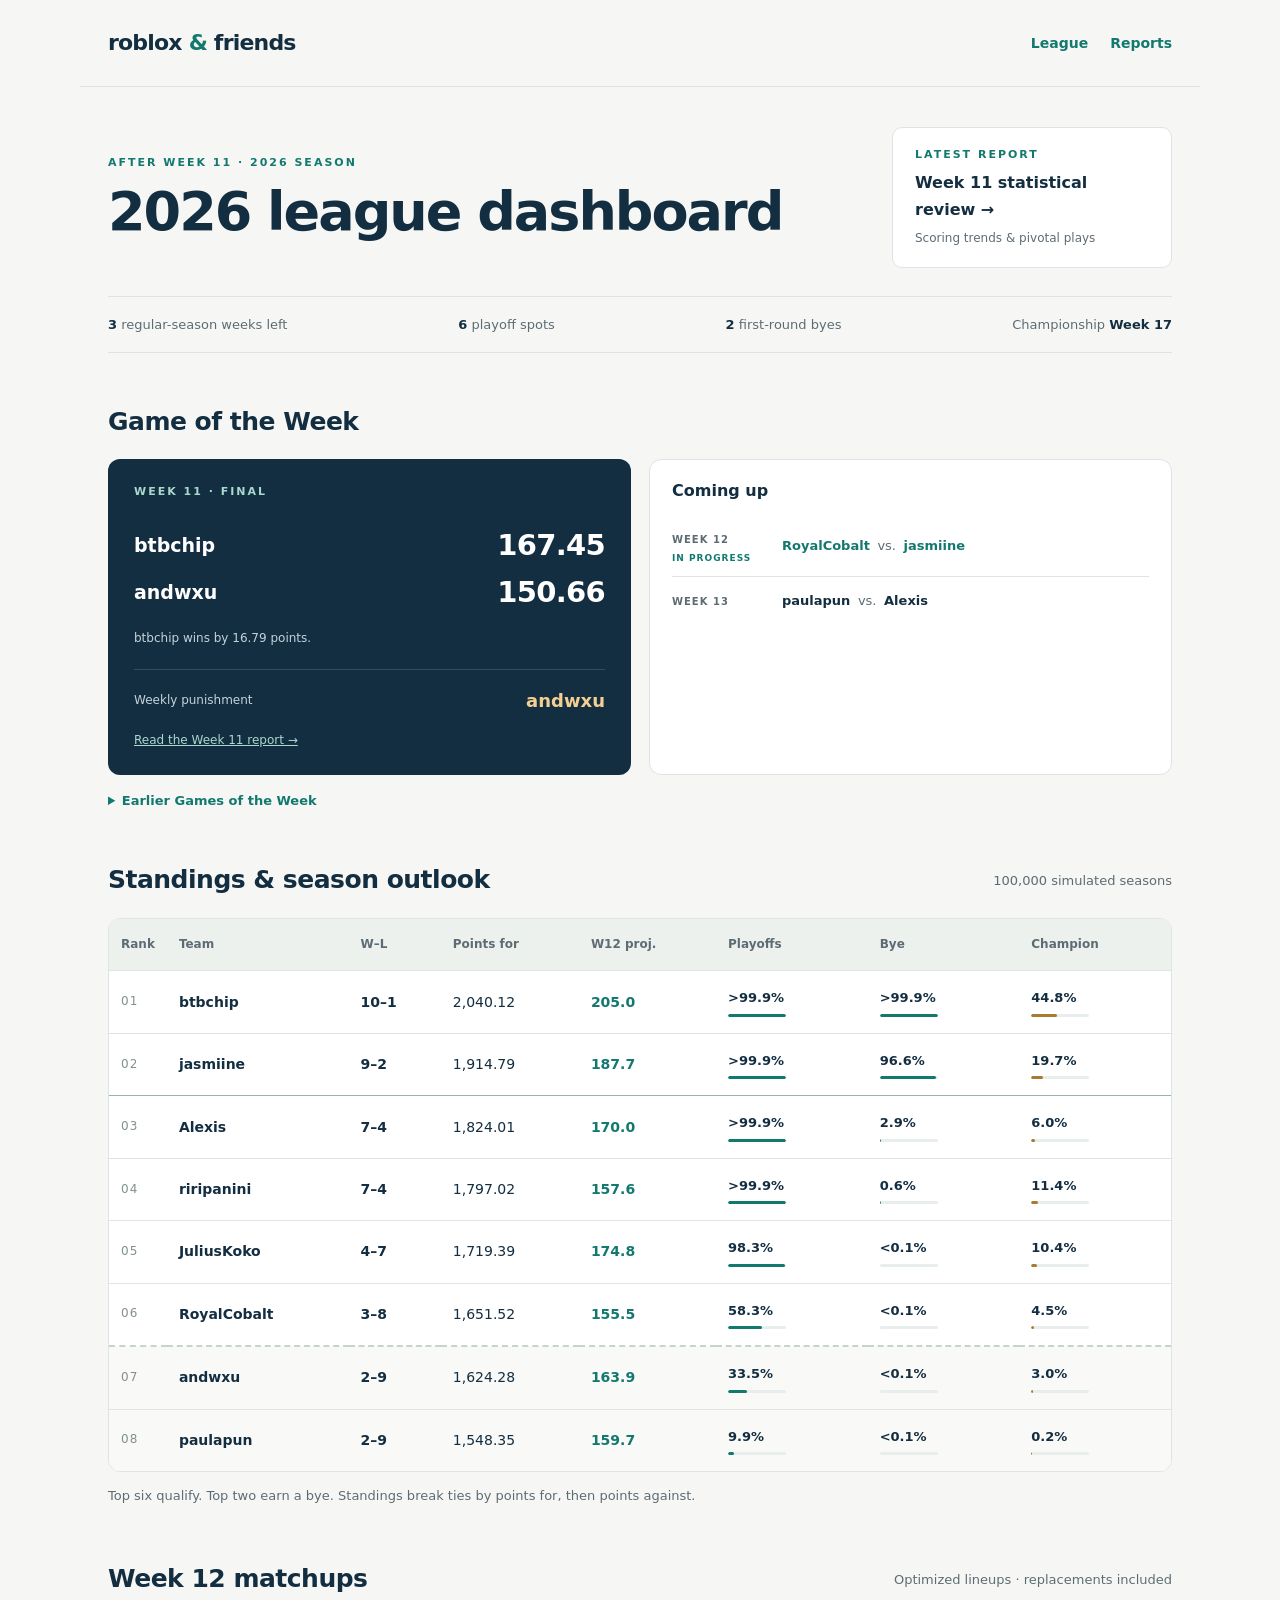
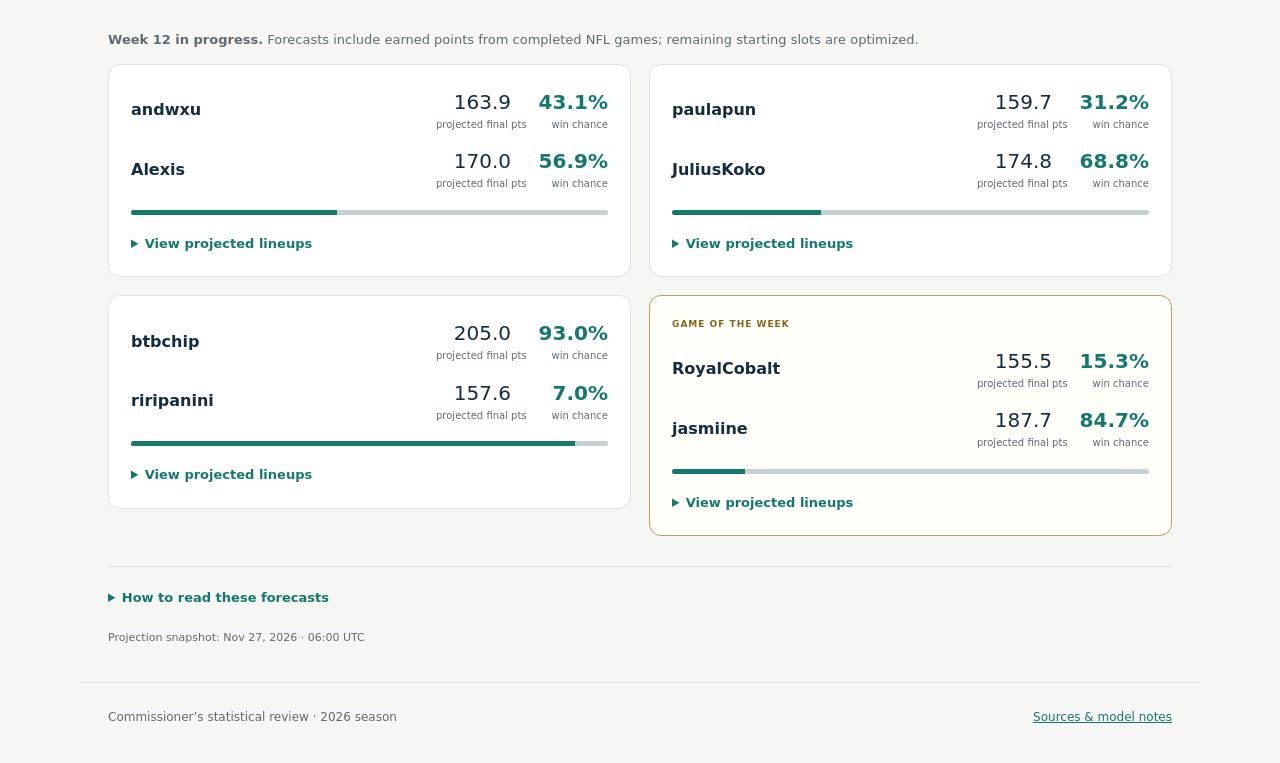
==== commit ed10207f: "Rebuild dashboard for the Thanksgiving snapshot" ====
--- a/docs/index.html
+++ b/docs/index.html
@@ -2,6 +2,6 @@
 <div class="season-strip"><span><b>3</b> regular-season weeks left</span><span><b>6</b> playoff spots</span><span><b>2</b> first-round byes</span><span>Championship <b>Week 17</b></span></div>
 
 <section id="gotw" class="gotw-section" aria-labelledby="gotw-title"><div class="section-heading"><h2 id="gotw-title">Game of the Week</h2></div><div class="gotw-grid"><article class="gotw-result"><p class="eyebrow">WEEK 11 · FINAL</p><div class="gotw-score"><strong>btbchip</strong><b>167.45</b></div><div class="gotw-score"><strong>andwxu</strong><b>150.66</b></div><p class="gotw-margin">btbchip wins by 16.79 points.</p><div class="punishment-recipient"><span>Weekly punishment</span><strong>andwxu</strong></div><a href="reports/2026/week-11.html">Read the Week 11 report →</a></article><article class="gotw-schedule"><h3>Coming up</h3><ol><li class="gotw-up-next"><div><span class="schedule-week">WEEK 12</span><span class="next-tag">IN PROGRESS</span></div><strong>RoyalCobalt <span>vs.</span> jasmiine</strong></li><li><div><span class="schedule-week">WEEK 13</span></div><strong>paulapun <span>vs.</span> Alexis</strong></li></ol></article></div><details class="gotw-history"><summary>Earlier Games of the Week</summary><div class="table"><table><caption>Completed GOTW results</caption><thead><tr><th>Week</th><th>Matchup</th><th>Final score</th><th>Weekly punishment</th></tr></thead><tbody><tr><td>10</td><td>riripanini vs. paulapun</td><td class="num">180.43–107.87</td><td>paulapun</td></tr><tr><td>9</td><td>jasmiine vs. Alexis</td><td class="num">207.13–168.26</td><td>Alexis</td></tr><tr><td>8</td><td>riripanini vs. jasmiine</td><td class="num">152.10–174.60</td><td>riripanini</td></tr><tr><td>7</td><td>btbchip vs. JuliusKoko</td><td class="num">155.98–123.85</td><td>JuliusKoko</td></tr><tr><td>6</td><td>andwxu vs. riripanini</td><td class="num">133.27–141.44</td><td>andwxu</td></tr><tr><td>5</td><td>paulapun vs. JuliusKoko</td><td class="num">131.06–188.15</td><td>paulapun</td></tr><tr><td>4</td><td>Alexis vs. JuliusKoko</td><td class="num">198.83–142.42</td><td>JuliusKoko</td></tr><tr><td>3</td><td>andwxu vs. RoyalCobalt</td><td class="num">142.24–150.23</td><td>andwxu</td></tr><tr><td>2</td><td>btbchip vs. RoyalCobalt</td><td class="num">157.63–134.23</td><td>RoyalCobalt</td></tr></tbody></table></div></details></section>
-<section class="standings-section" aria-labelledby="standings-title"><div class="section-heading"><h2 id="standings-title">Standings &amp; season outlook</h2><span>100,000 simulated seasons</span></div><div class="standings-wrap"><table class="standings"><caption class="sr-only">Standings after Week 11, Week 12 projected points, and simulated season probabilities</caption><thead><tr><th scope="col">Rank</th><th scope="col">Team</th><th scope="col">W–L</th><th scope="col">Points for</th><th scope="col">W12 proj.</th><th scope="col">Playoffs</th><th scope="col">Bye</th><th scope="col">Champion</th></tr></thead><tbody><tr class="seed-1"><td class="rank">01</td><th scope="row">btbchip</th><td class="record">10–1</td><td class="num">2,040.12</td><td class="num projection">191.6</td><td class="odds"><b>&gt;99.9%</b><span class="mini-bar" aria-hidden="true"><i style="width:100.00%"></i></span></td><td class="odds"><b>&gt;99.9%</b><span class="mini-bar" aria-hidden="true"><i style="width:100.00%"></i></span></td><td class="odds"><b>44.3%</b><span class="mini-bar" aria-hidden="true"><i style="width:44.33%"></i></span></td></tr><tr class="seed-2"><td class="rank">02</td><th scope="row">jasmiine</th><td class="record">9–2</td><td class="num">1,914.79</td><td class="num projection">180.7</td><td class="odds"><b>&gt;99.9%</b><span class="mini-bar" aria-hidden="true"><i style="width:100.00%"></i></span></td><td class="odds"><b>93.7%</b><span class="mini-bar" aria-hidden="true"><i style="width:93.70%"></i></span></td><td class="odds"><b>19.9%</b><span class="mini-bar" aria-hidden="true"><i style="width:19.87%"></i></span></td></tr><tr class="seed-3"><td class="rank">03</td><th scope="row">Alexis</th><td class="record">7–4</td><td class="num">1,824.01</td><td class="num projection">162.7</td><td class="odds"><b>&gt;99.9%</b><span class="mini-bar" aria-hidden="true"><i style="width:100.00%"></i></span></td><td class="odds"><b>3.9%</b><span class="mini-bar" aria-hidden="true"><i style="width:3.92%"></i></span></td><td class="odds"><b>6.1%</b><span class="mini-bar" aria-hidden="true"><i style="width:6.10%"></i></span></td></tr><tr class="seed-4"><td class="rank">04</td><th scope="row">riripanini</th><td class="record">7–4</td><td class="num">1,797.02</td><td class="num projection">163.6</td><td class="odds"><b>&gt;99.9%</b><span class="mini-bar" aria-hidden="true"><i style="width:100.00%"></i></span></td><td class="odds"><b>2.4%</b><span class="mini-bar" aria-hidden="true"><i style="width:2.38%"></i></span></td><td class="odds"><b>11.6%</b><span class="mini-bar" aria-hidden="true"><i style="width:11.62%"></i></span></td></tr><tr class="seed-5"><td class="rank">05</td><th scope="row">JuliusKoko</th><td class="record">4–7</td><td class="num">1,719.39</td><td class="num projection">174.2</td><td class="odds"><b>98.4%</b><span class="mini-bar" aria-hidden="true"><i style="width:98.41%"></i></span></td><td class="odds"><b>&lt;0.1%</b><span class="mini-bar" aria-hidden="true"><i style="width:0.00%"></i></span></td><td class="odds"><b>10.3%</b><span class="mini-bar" aria-hidden="true"><i style="width:10.32%"></i></span></td></tr><tr class="seed-6"><td class="rank">06</td><th scope="row">RoyalCobalt</th><td class="record">3–8</td><td class="num">1,651.52</td><td class="num projection">162.0</td><td class="odds"><b>62.7%</b><span class="mini-bar" aria-hidden="true"><i style="width:62.70%"></i></span></td><td class="odds"><b>&lt;0.1%</b><span class="mini-bar" aria-hidden="true"><i style="width:0.00%"></i></span></td><td class="odds"><b>4.8%</b><span class="mini-bar" aria-hidden="true"><i style="width:4.78%"></i></span></td></tr><tr class="seed-7"><td class="rank">07</td><th scope="row">andwxu</th><td class="record">2–9</td><td class="num">1,624.28</td><td class="num projection">163.8</td><td class="odds"><b>32.3%</b><span class="mini-bar" aria-hidden="true"><i style="width:32.33%"></i></span></td><td class="odds"><b>&lt;0.1%</b><span class="mini-bar" aria-hidden="true"><i style="width:0.00%"></i></span></td><td class="odds"><b>2.9%</b><span class="mini-bar" aria-hidden="true"><i style="width:2.87%"></i></span></td></tr><tr class="seed-8"><td class="rank">08</td><th scope="row">paulapun</th><td class="record">2–9</td><td class="num">1,548.35</td><td class="num projection">143.6</td><td class="odds"><b>6.6%</b><span class="mini-bar" aria-hidden="true"><i style="width:6.56%"></i></span></td><td class="odds"><b>&lt;0.1%</b><span class="mini-bar" aria-hidden="true"><i style="width:0.00%"></i></span></td><td class="odds"><b>0.1%</b><span class="mini-bar" aria-hidden="true"><i style="width:0.11%"></i></span></td></tr></tbody></table></div><p class="note">Top six qualify. Top two earn a bye. Standings break ties by points for, then points against.</p></section>
-<section class="next-week" aria-labelledby="matchups-title"><div class="section-heading"><h2 id="matchups-title">Week 12 matchups</h2><span>Optimized lineups · replacements included</span></div><p class="note"><strong>Week 12 in progress.</strong> Forecasts include earned points from completed NFL games; remaining starting slots are optimized.</p><div class="match-grid"><article class="match-card"><div class="match-team"><strong>andwxu</strong><span>163.8<small>projected final pts</small></span><b>51.2%<small>win chance</small></b></div><div class="match-team"><strong>Alexis</strong><span>162.7<small>projected final pts</small></span><b>48.8%<small>win chance</small></b></div><div class="match-bar" aria-label="andwxu 51.2%; Alexis 48.8%"><span style="width:51.18%"></span></div><details class="lineup-detail"><summary>View projected lineups</summary><div class="selected-lineups"><div class="selected-team"><h4>andwxu</h4><table><caption class="sr-only">Projected starting lineup</caption><thead><tr><th>Slot</th><th>Player</th><th>Pts</th></tr></thead><tbody><tr><td>QB</td><th scope="row">C.J. Stroud</th><td>21.5</td></tr><tr><td>RB</td><th scope="row">Jonathan Taylor</th><td>15.5</td></tr><tr><td>RB</td><th scope="row">Tony Pollard</th><td>13.9</td></tr><tr><td>WR</td><th scope="row">Drake London</th><td>14.5</td></tr><tr><td>WR</td><th scope="row">Tetairoa McMillan</th><td>14.0</td></tr><tr><td>WR</td><th scope="row">Chris Olave</th><td>15.7</td></tr><tr><td>TE</td><th scope="row">Harold Fannin Jr.</th><td>10.9</td></tr><tr><td>FLEX</td><th scope="row">Jonah Coleman</th><td>17.5</td></tr><tr><td>FLEX</td><th scope="row">Quinshon Judkins</th><td>13.2</td></tr><tr><td>FLEX</td><th scope="row">George Kittle</th><td>12.0</td></tr><tr><td>K</td><th scope="row">Jason Sanders</th><td>6.5</td></tr><tr><td>DEF</td><th scope="row">TB</th><td>8.6</td></tr></tbody></table></div><div class="selected-team"><h4>Alexis</h4><table><caption class="sr-only">Projected starting lineup</caption><thead><tr><th>Slot</th><th>Player</th><th>Pts</th></tr></thead><tbody><tr><td>QB</td><th scope="row">Jayden Daniels</th><td>22.0</td></tr><tr><td>RB</td><th scope="row">Saquon Barkley</th><td>15.5</td></tr><tr><td>RB</td><th scope="row">Javonte Williams</th><td>19.0</td></tr><tr><td>WR</td><th scope="row">Tee Higgins</th><td>16.5</td></tr><tr><td>WR</td><th scope="row">Carnell Tate</th><td>12.0</td></tr><tr><td>WR</td><th scope="row">DJ Moore</th><td>10.0</td></tr><tr><td>TE</td><th scope="row">Brock Bowers</th><td>14.5</td></tr><tr><td>FLEX</td><th scope="row">D&#x27;Andre Swift</th><td>14.8</td></tr><tr><td>FLEX</td><th scope="row">Ollie Gordon II</th><td>13.2</td></tr><tr><td>FLEX</td><th scope="row">Chig Okonkwo</th><td>10.3</td></tr><tr><td>K</td><th scope="row">Will Reichard</th><td>7.2</td></tr><tr><td>DEF</td><th scope="row">PIT</th><td>7.5</td></tr></tbody></table></div></div></details></article><article class="match-card"><div class="match-team"><strong>paulapun</strong><span>143.6<small>projected final pts</small></span><b>20.2%<small>win chance</small></b></div><div class="match-team"><strong>JuliusKoko</strong><span>174.2<small>projected final pts</small></span><b>79.8%<small>win chance</small></b></div><div class="match-bar" aria-label="paulapun 20.2%; JuliusKoko 79.8%"><span style="width:20.16%"></span></div><details class="lineup-detail"><summary>View projected lineups</summary><div class="selected-lineups"><div class="selected-team"><h4>paulapun</h4><table><caption class="sr-only">Projected starting lineup</caption><thead><tr><th>Slot</th><th>Player</th><th>Pts</th></tr></thead><tbody><tr><td>QB</td><th scope="row">Kirk Cousins</th><td>17.7</td></tr><tr><td>RB</td><th scope="row">Bijan Robinson</th><td>18.0</td></tr><tr><td>RB</td><th scope="row">Omarion Hampton</th><td>10.5</td></tr><tr><td>WR</td><th scope="row">Stefon Diggs</th><td>13.2</td></tr><tr><td>WR</td><th scope="row">Matthew Golden · earned</th><td>4.9</td></tr><tr><td>WR</td><th scope="row">DeVonta Smith</th><td>14.0</td></tr><tr><td>TE</td><th scope="row">Colston Loveland</th><td>12.3</td></tr><tr><td>FLEX</td><th scope="row">Konata Mumpfield · earned</th><td>10.9</td></tr><tr><td>FLEX</td><th scope="row">David Montgomery</th><td>10.7</td></tr><tr><td>FLEX</td><th scope="row">Jameson Williams</th><td>13.6</td></tr><tr><td>K</td><th scope="row">Ka&#x27;imi Fairbairn</th><td>7.4</td></tr><tr><td>DEF</td><th scope="row">LAR · earned</th><td>10.4</td></tr></tbody></table></div><div class="selected-team"><h4>JuliusKoko</h4><table><caption class="sr-only">Projected starting lineup</caption><thead><tr><th>Slot</th><th>Player</th><th>Pts</th></tr></thead><tbody><tr><td>QB</td><th scope="row">Josh Allen</th><td>20.1</td></tr><tr><td>RB</td><th scope="row">Bhayshul Tuten</th><td>15.2</td></tr><tr><td>RB</td><th scope="row">Ashton Jeanty</th><td>13.0</td></tr><tr><td>WR</td><th scope="row">Jaxon Smith-Njigba</th><td>24.1</td></tr><tr><td>WR</td><th scope="row">Malik Nabers</th><td>16.2</td></tr><tr><td>WR</td><th scope="row">Rome Odunze</th><td>12.8</td></tr><tr><td>TE</td><th scope="row">Isaiah Likely</th><td>14.5</td></tr><tr><td>FLEX</td><th scope="row">Cam Skattebo</th><td>19.7</td></tr><tr><td>FLEX</td><th scope="row">Sam LaPorta</th><td>12.8</td></tr><tr><td>FLEX</td><th scope="row">Jalen Coker</th><td>11.1</td></tr><tr><td>K</td><th scope="row">Cameron Dicker</th><td>5.5</td></tr><tr><td>DEF</td><th scope="row">DEN</th><td>9.2</td></tr></tbody></table></div></div></details></article><article class="match-card"><div class="match-team"><strong>btbchip</strong><span>191.6<small>projected final pts</small></span><b>76.1%<small>win chance</small></b></div><div class="match-team"><strong>riripanini</strong><span>163.6<small>projected final pts</small></span><b>23.9%<small>win chance</small></b></div><div class="match-bar" aria-label="btbchip 76.1%; riripanini 23.9%"><span style="width:76.13%"></span></div><details class="lineup-detail"><summary>View projected lineups</summary><div class="selected-lineups"><div class="selected-team"><h4>btbchip</h4><table><caption class="sr-only">Projected starting lineup</caption><thead><tr><th>Slot</th><th>Player</th><th>Pts</th></tr></thead><tbody><tr><td>QB</td><th scope="row">Joe Burrow</th><td>23.6</td></tr><tr><td>RB</td><th scope="row">Jahmyr Gibbs</th><td>26.0</td></tr><tr><td>RB</td><th scope="row">Chuba Hubbard</th><td>15.7</td></tr><tr><td>WR</td><th scope="row">Luther Burden III</th><td>16.2</td></tr><tr><td>WR</td><th scope="row">Christian Watson · earned</th><td>16.5</td></tr><tr><td>WR</td><th scope="row">Parker Washington</th><td>16.9</td></tr><tr><td>TE</td><th scope="row">T.J. Hockenson</th><td>10.8</td></tr><tr><td>FLEX</td><th scope="row">Nico Collins</th><td>17.5</td></tr><tr><td>FLEX</td><th scope="row">Garrett Wilson</th><td>15.7</td></tr><tr><td>FLEX</td><th scope="row">Zay Flowers</th><td>16.5</td></tr><tr><td>K</td><th scope="row">Evan McPherson</th><td>7.0</td></tr><tr><td>DEF</td><th scope="row">CLE</th><td>9.3</td></tr></tbody></table></div><div class="selected-team"><h4>riripanini</h4><table><caption class="sr-only">Projected starting lineup</caption><thead><tr><th>Slot</th><th>Player</th><th>Pts</th></tr></thead><tbody><tr><td>QB</td><th scope="row">Trevor Lawrence</th><td>23.4</td></tr><tr><td>RB</td><th scope="row">James Cook III</th><td>17.3</td></tr><tr><td>RB</td><th scope="row">Rhamondre Stevenson</th><td>14.6</td></tr><tr><td>WR</td><th scope="row">Amon-Ra St. Brown</th><td>21.0</td></tr><tr><td>WR</td><th scope="row">George Pickens</th><td>14.5</td></tr><tr><td>WR</td><th scope="row">Jaylen Waddle</th><td>10.0</td></tr><tr><td>TE</td><th scope="row">Dallas Goedert</th><td>10.6</td></tr><tr><td>FLEX</td><th scope="row">Tyler Warren</th><td>10.3</td></tr><tr><td>FLEX</td><th scope="row">Mike Evans</th><td>13.4</td></tr><tr><td>FLEX</td><th scope="row">Jaylen Warren</th><td>12.8</td></tr><tr><td>K</td><th scope="row">Brandon Aubrey</th><td>7.0</td></tr><tr><td>DEF</td><th scope="row">NYG</th><td>8.6</td></tr></tbody></table></div></div></details></article><article class="match-card featured-gotw"><p class="gotw-badge">GAME OF THE WEEK</p><div class="match-team"><strong>RoyalCobalt</strong><span>162.0<small>projected final pts</small></span><b>30.5%<small>win chance</small></b></div><div class="match-team"><strong>jasmiine</strong><span>180.7<small>projected final pts</small></span><b>69.5%<small>win chance</small></b></div><div class="match-bar" aria-label="RoyalCobalt 30.5%; jasmiine 69.5%"><span style="width:30.53%"></span></div><details class="lineup-detail"><summary>View projected lineups</summary><div class="selected-lineups"><div class="selected-team"><h4>RoyalCobalt</h4><table><caption class="sr-only">Projected starting lineup</caption><thead><tr><th>Slot</th><th>Player</th><th>Pts</th></tr></thead><tbody><tr><td>QB</td><th scope="row">Geno Smith</th><td>18.0</td></tr><tr><td>RB</td><th scope="row">Christian McCaffrey</th><td>18.3</td></tr><tr><td>RB</td><th scope="row">Emmett Johnson</th><td>18.5</td></tr><tr><td>WR</td><th scope="row">Justin Jefferson</th><td>18.2</td></tr><tr><td>WR</td><th scope="row">Rashee Rice</th><td>11.8</td></tr><tr><td>WR</td><th scope="row">Ladd McConkey</th><td>10.9</td></tr><tr><td>TE</td><th scope="row">Trey McBride</th><td>15.2</td></tr><tr><td>FLEX</td><th scope="row">Travis Etienne Jr.</th><td>12.4</td></tr><tr><td>FLEX</td><th scope="row">Aaron Jones Sr.</th><td>11.2</td></tr><tr><td>FLEX</td><th scope="row">Brenton Strange</th><td>10.6</td></tr><tr><td>K</td><th scope="row">Matt Gay</th><td>6.9</td></tr><tr><td>DEF</td><th scope="row">MIN</th><td>10.0</td></tr></tbody></table></div><div class="selected-team"><h4>jasmiine</h4><table><caption class="sr-only">Projected starting lineup</caption><thead><tr><th>Slot</th><th>Player</th><th>Pts</th></tr></thead><tbody><tr><td>QB</td><th scope="row">Dak Prescott</th><td>20.2</td></tr><tr><td>RB</td><th scope="row">Derrick Henry</th><td>13.9</td></tr><tr><td>RB</td><th scope="row">Breece Hall</th><td>12.3</td></tr><tr><td>WR</td><th scope="row">CeeDee Lamb</th><td>19.6</td></tr><tr><td>WR</td><th scope="row">Ja&#x27;Marr Chase</th><td>19.3</td></tr><tr><td>WR</td><th scope="row">Omar Cooper Jr.</th><td>10.9</td></tr><tr><td>TE</td><th scope="row">Tucker Kraft · earned</th><td>3.4</td></tr><tr><td>FLEX</td><th scope="row">Kyren Williams · earned</th><td>16.5</td></tr><tr><td>FLEX</td><th scope="row">Blake Corum · earned</th><td>28.5</td></tr><tr><td>FLEX</td><th scope="row">Bucky Irving</th><td>20.6</td></tr><tr><td>K</td><th scope="row">Cam Little</th><td>7.0</td></tr><tr><td>DEF</td><th scope="row">HOU</th><td>8.4</td></tr></tbody></table></div></div></details></article></div></section>
-<details class="forecast-notes"><summary>How to read these forecasts</summary><div><p>Week 12 optimizes unplayed starting slots from each current roster, respecting all 12 starting slots. Once an NFL game is final, its Sleeper starting slots stay fixed at their earned points with no remaining scoring variance; bench players from completed games cannot enter the lineup. Players marked Out or IR and players on reserve are excluded; questionable players remain eligible. Unavoidable vacancies are filled with generic replacement players, estimated separately each week as the median projection of the top five unrostered players at the needed position. FLEX takes the best eligible replacement baseline. Rostered players are retained wherever they can fill a slot.</p><p><strong>Week 12 replacement points:</strong> QB 15.4 · RB 8.3 · WR 8.2 · TE 8.3 · K 7.0 · DEF 8.7.</p><p>Replacement players carry position-level scoring uncertainty. These are hypothetical fill-ins, not roster moves; competitive waiver access is not modeled.</p><p>Season odds simulate Weeks 12–14 on the real schedule, then a six-team bracket in Weeks 15–17. Seeds 1–2 get byes; seed 1 faces the 4/5 winner, and seed 2 the 3/6 winner. Future weeks re-optimize each roster using that week’s projections, allowing projected returns and reserve activations. No future trades or new injuries are modeled.</p><p>Player score uncertainty uses position-level projection error from Weeks 1–8. Scores are independent across players and weeks; these are approximate model probabilities, not Sleeper odds. Small differences should not be treated as precise. Forecasts reflect this snapshot and do not refresh automatically.</p><p><a href="methodology.html#season-forecasts">Full forecast methodology &amp; sources →</a></p></div></details><p class="snapshot">Projection snapshot: Nov 26, 2026 · 05:58 UTC</p></main><footer><span>Commissioner’s statistical review · 2026 season</span><a href="methodology.html">Sources &amp; model notes</a></footer></body></html>+<section class="standings-section" aria-labelledby="standings-title"><div class="section-heading"><h2 id="standings-title">Standings &amp; season outlook</h2><span>100,000 simulated seasons</span></div><div class="standings-wrap"><table class="standings"><caption class="sr-only">Standings after Week 11, Week 12 projected points, and simulated season probabilities</caption><thead><tr><th scope="col">Rank</th><th scope="col">Team</th><th scope="col">W–L</th><th scope="col">Points for</th><th scope="col">W12 proj.</th><th scope="col">Playoffs</th><th scope="col">Bye</th><th scope="col">Champion</th></tr></thead><tbody><tr class="seed-1"><td class="rank">01</td><th scope="row">btbchip</th><td class="record">10–1</td><td class="num">2,040.12</td><td class="num projection">205.0</td><td class="odds"><b>&gt;99.9%</b><span class="mini-bar" aria-hidden="true"><i style="width:100.00%"></i></span></td><td class="odds"><b>&gt;99.9%</b><span class="mini-bar" aria-hidden="true"><i style="width:100.00%"></i></span></td><td class="odds"><b>44.8%</b><span class="mini-bar" aria-hidden="true"><i style="width:44.76%"></i></span></td></tr><tr class="seed-2"><td class="rank">02</td><th scope="row">jasmiine</th><td class="record">9–2</td><td class="num">1,914.79</td><td class="num projection">187.7</td><td class="odds"><b>&gt;99.9%</b><span class="mini-bar" aria-hidden="true"><i style="width:100.00%"></i></span></td><td class="odds"><b>96.6%</b><span class="mini-bar" aria-hidden="true"><i style="width:96.56%"></i></span></td><td class="odds"><b>19.7%</b><span class="mini-bar" aria-hidden="true"><i style="width:19.71%"></i></span></td></tr><tr class="seed-3"><td class="rank">03</td><th scope="row">Alexis</th><td class="record">7–4</td><td class="num">1,824.01</td><td class="num projection">170.0</td><td class="odds"><b>&gt;99.9%</b><span class="mini-bar" aria-hidden="true"><i style="width:100.00%"></i></span></td><td class="odds"><b>2.9%</b><span class="mini-bar" aria-hidden="true"><i style="width:2.85%"></i></span></td><td class="odds"><b>6.0%</b><span class="mini-bar" aria-hidden="true"><i style="width:6.04%"></i></span></td></tr><tr class="seed-4"><td class="rank">04</td><th scope="row">riripanini</th><td class="record">7–4</td><td class="num">1,797.02</td><td class="num projection">157.6</td><td class="odds"><b>&gt;99.9%</b><span class="mini-bar" aria-hidden="true"><i style="width:100.00%"></i></span></td><td class="odds"><b>0.6%</b><span class="mini-bar" aria-hidden="true"><i style="width:0.59%"></i></span></td><td class="odds"><b>11.4%</b><span class="mini-bar" aria-hidden="true"><i style="width:11.42%"></i></span></td></tr><tr class="seed-5"><td class="rank">05</td><th scope="row">JuliusKoko</th><td class="record">4–7</td><td class="num">1,719.39</td><td class="num projection">174.8</td><td class="odds"><b>98.3%</b><span class="mini-bar" aria-hidden="true"><i style="width:98.29%"></i></span></td><td class="odds"><b>&lt;0.1%</b><span class="mini-bar" aria-hidden="true"><i style="width:0.00%"></i></span></td><td class="odds"><b>10.4%</b><span class="mini-bar" aria-hidden="true"><i style="width:10.44%"></i></span></td></tr><tr class="seed-6"><td class="rank">06</td><th scope="row">RoyalCobalt</th><td class="record">3–8</td><td class="num">1,651.52</td><td class="num projection">155.5</td><td class="odds"><b>58.3%</b><span class="mini-bar" aria-hidden="true"><i style="width:58.34%"></i></span></td><td class="odds"><b>&lt;0.1%</b><span class="mini-bar" aria-hidden="true"><i style="width:0.00%"></i></span></td><td class="odds"><b>4.5%</b><span class="mini-bar" aria-hidden="true"><i style="width:4.46%"></i></span></td></tr><tr class="seed-7"><td class="rank">07</td><th scope="row">andwxu</th><td class="record">2–9</td><td class="num">1,624.28</td><td class="num projection">163.9</td><td class="odds"><b>33.5%</b><span class="mini-bar" aria-hidden="true"><i style="width:33.49%"></i></span></td><td class="odds"><b>&lt;0.1%</b><span class="mini-bar" aria-hidden="true"><i style="width:0.00%"></i></span></td><td class="odds"><b>3.0%</b><span class="mini-bar" aria-hidden="true"><i style="width:3.02%"></i></span></td></tr><tr class="seed-8"><td class="rank">08</td><th scope="row">paulapun</th><td class="record">2–9</td><td class="num">1,548.35</td><td class="num projection">159.7</td><td class="odds"><b>9.9%</b><span class="mini-bar" aria-hidden="true"><i style="width:9.89%"></i></span></td><td class="odds"><b>&lt;0.1%</b><span class="mini-bar" aria-hidden="true"><i style="width:0.00%"></i></span></td><td class="odds"><b>0.2%</b><span class="mini-bar" aria-hidden="true"><i style="width:0.16%"></i></span></td></tr></tbody></table></div><p class="note">Top six qualify. Top two earn a bye. Standings break ties by points for, then points against.</p></section>
+<section class="next-week" aria-labelledby="matchups-title"><div class="section-heading"><h2 id="matchups-title">Week 12 matchups</h2><span>Optimized lineups · replacements included</span></div><p class="note"><strong>Week 12 in progress.</strong> Forecasts include earned points from completed NFL games; remaining starting slots are optimized.</p><div class="match-grid"><article class="match-card"><div class="match-team"><strong>andwxu</strong><span>163.9<small>projected final pts</small></span><b>43.1%<small>win chance</small></b></div><div class="match-team"><strong>Alexis</strong><span>170.0<small>projected final pts</small></span><b>56.9%<small>win chance</small></b></div><div class="match-bar" aria-label="andwxu 43.1%; Alexis 56.9%"><span style="width:43.09%"></span></div><details class="lineup-detail"><summary>View projected lineups</summary><div class="selected-lineups"><div class="selected-team"><h4>andwxu</h4><table><caption class="sr-only">Projected starting lineup</caption><thead><tr><th>Slot</th><th>Player</th><th>Pts</th></tr></thead><tbody><tr><td>QB</td><th scope="row">C.J. Stroud</th><td>21.5</td></tr><tr><td>RB</td><th scope="row">Jonah Coleman</th><td>17.7</td></tr><tr><td>RB</td><th scope="row">Tony Pollard</th><td>13.9</td></tr><tr><td>WR</td><th scope="row">Chris Olave</th><td>15.6</td></tr><tr><td>WR</td><th scope="row">Drake London</th><td>14.5</td></tr><tr><td>WR</td><th scope="row">Tetairoa McMillan</th><td>14.0</td></tr><tr><td>TE</td><th scope="row">George Kittle</th><td>11.9</td></tr><tr><td>FLEX</td><th scope="row">Quinshon Judkins</th><td>13.0</td></tr><tr><td>FLEX</td><th scope="row">Jonathan Taylor</th><td>15.5</td></tr><tr><td>FLEX</td><th scope="row">Harold Fannin Jr.</th><td>11.3</td></tr><tr><td>K</td><th scope="row">Jason Sanders</th><td>6.5</td></tr><tr><td>DEF</td><th scope="row">TB</th><td>8.6</td></tr></tbody></table></div><div class="selected-team"><h4>Alexis</h4><table><caption class="sr-only">Projected starting lineup</caption><thead><tr><th>Slot</th><th>Player</th><th>Pts</th></tr></thead><tbody><tr><td>QB</td><th scope="row">Jayden Daniels</th><td>21.9</td></tr><tr><td>RB</td><th scope="row">Javonte Williams · earned</th><td>33.3</td></tr><tr><td>RB</td><th scope="row">D&#x27;Andre Swift · earned</th><td>29.2</td></tr><tr><td>WR</td><th scope="row">Tee Higgins</th><td>16.4</td></tr><tr><td>WR</td><th scope="row">DJ Moore · earned</th><td>3.5</td></tr><tr><td>WR</td><th scope="row">Carnell Tate</th><td>12.1</td></tr><tr><td>TE</td><th scope="row">Brock Bowers</th><td>14.9</td></tr><tr><td>FLEX</td><th scope="row">Saquon Barkley · earned</th><td>0.7</td></tr><tr><td>FLEX</td><th scope="row">Chig Okonkwo</th><td>10.3</td></tr><tr><td>FLEX</td><th scope="row">Ollie Gordon II</th><td>13.0</td></tr><tr><td>K</td><th scope="row">Will Reichard</th><td>7.2</td></tr><tr><td>DEF</td><th scope="row">PIT</th><td>7.5</td></tr></tbody></table></div></div></details></article><article class="match-card"><div class="match-team"><strong>paulapun</strong><span>159.7<small>projected final pts</small></span><b>31.2%<small>win chance</small></b></div><div class="match-team"><strong>JuliusKoko</strong><span>174.8<small>projected final pts</small></span><b>68.8%<small>win chance</small></b></div><div class="match-bar" aria-label="paulapun 31.2%; JuliusKoko 68.8%"><span style="width:31.17%"></span></div><details class="lineup-detail"><summary>View projected lineups</summary><div class="selected-lineups"><div class="selected-team"><h4>paulapun</h4><table><caption class="sr-only">Projected starting lineup</caption><thead><tr><th>Slot</th><th>Player</th><th>Pts</th></tr></thead><tbody><tr><td>QB</td><th scope="row">Kirk Cousins</th><td>17.7</td></tr><tr><td>RB</td><th scope="row">Bijan Robinson</th><td>18.0</td></tr><tr><td>RB</td><th scope="row">David Montgomery</th><td>10.7</td></tr><tr><td>WR</td><th scope="row">DeVonta Smith · earned</th><td>43.0</td></tr><tr><td>WR</td><th scope="row">Matthew Golden · earned</th><td>4.9</td></tr><tr><td>WR</td><th scope="row">Stefon Diggs</th><td>13.1</td></tr><tr><td>TE</td><th scope="row">Colston Loveland · earned</th><td>-0.5</td></tr><tr><td>FLEX</td><th scope="row">Konata Mumpfield · earned</th><td>10.9</td></tr><tr><td>FLEX</td><th scope="row">Omarion Hampton</th><td>10.0</td></tr><tr><td>FLEX</td><th scope="row">Jameson Williams · earned</th><td>14.0</td></tr><tr><td>K</td><th scope="row">Ka&#x27;imi Fairbairn</th><td>7.4</td></tr><tr><td>DEF</td><th scope="row">LAR · earned</th><td>10.4</td></tr></tbody></table></div><div class="selected-team"><h4>JuliusKoko</h4><table><caption class="sr-only">Projected starting lineup</caption><thead><tr><th>Slot</th><th>Player</th><th>Pts</th></tr></thead><tbody><tr><td>QB</td><th scope="row">Josh Allen · earned</th><td>5.5</td></tr><tr><td>RB</td><th scope="row">Cam Skattebo</th><td>19.7</td></tr><tr><td>RB</td><th scope="row">Bhayshul Tuten</th><td>15.2</td></tr><tr><td>WR</td><th scope="row">Jaxon Smith-Njigba</th><td>23.8</td></tr><tr><td>WR</td><th scope="row">Malik Nabers</th><td>16.2</td></tr><tr><td>WR</td><th scope="row">Jalen Coker</th><td>11.1</td></tr><tr><td>TE</td><th scope="row">Sam LaPorta · earned</th><td>14.4</td></tr><tr><td>FLEX</td><th scope="row">Isaiah Likely</th><td>14.5</td></tr><tr><td>FLEX</td><th scope="row">Rome Odunze · earned</th><td>26.7</td></tr><tr><td>FLEX</td><th scope="row">Ashton Jeanty</th><td>13.0</td></tr><tr><td>K</td><th scope="row">Cameron Dicker</th><td>5.4</td></tr><tr><td>DEF</td><th scope="row">DEN</th><td>9.3</td></tr></tbody></table></div></div></details></article><article class="match-card"><div class="match-team"><strong>btbchip</strong><span>205.0<small>projected final pts</small></span><b>93.0%<small>win chance</small></b></div><div class="match-team"><strong>riripanini</strong><span>157.6<small>projected final pts</small></span><b>7.0%<small>win chance</small></b></div><div class="match-bar" aria-label="btbchip 93.0%; riripanini 7.0%"><span style="width:93.00%"></span></div><details class="lineup-detail"><summary>View projected lineups</summary><div class="selected-lineups"><div class="selected-team"><h4>btbchip</h4><table><caption class="sr-only">Projected starting lineup</caption><thead><tr><th>Slot</th><th>Player</th><th>Pts</th></tr></thead><tbody><tr><td>QB</td><th scope="row">Joe Burrow</th><td>23.5</td></tr><tr><td>RB</td><th scope="row">Jahmyr Gibbs · earned</th><td>48.2</td></tr><tr><td>RB</td><th scope="row">Chuba Hubbard</th><td>15.7</td></tr><tr><td>WR</td><th scope="row">Luther Burden III · earned</th><td>7.5</td></tr><tr><td>WR</td><th scope="row">Christian Watson · earned</th><td>16.5</td></tr><tr><td>WR</td><th scope="row">Parker Washington</th><td>16.9</td></tr><tr><td>TE</td><th scope="row">T.J. Hockenson</th><td>10.8</td></tr><tr><td>FLEX</td><th scope="row">Nico Collins</th><td>17.5</td></tr><tr><td>FLEX</td><th scope="row">Garrett Wilson</th><td>15.7</td></tr><tr><td>FLEX</td><th scope="row">Zay Flowers</th><td>16.5</td></tr><tr><td>K</td><th scope="row">Evan McPherson</th><td>7.0</td></tr><tr><td>DEF</td><th scope="row">CLE</th><td>9.3</td></tr></tbody></table></div><div class="selected-team"><h4>riripanini</h4><table><caption class="sr-only">Projected starting lineup</caption><thead><tr><th>Slot</th><th>Player</th><th>Pts</th></tr></thead><tbody><tr><td>QB</td><th scope="row">Trevor Lawrence</th><td>23.4</td></tr><tr><td>RB</td><th scope="row">Rhamondre Stevenson</th><td>14.9</td></tr><tr><td>RB</td><th scope="row">Jaylen Warren</th><td>12.8</td></tr><tr><td>WR</td><th scope="row">Josh Downs · earned</th><td>2.3</td></tr><tr><td>WR</td><th scope="row">Mike Evans</th><td>13.4</td></tr><tr><td>WR</td><th scope="row">Amon-Ra St. Brown · earned</th><td>21.6</td></tr><tr><td>TE</td><th scope="row">Tyler Warren</th><td>10.3</td></tr><tr><td>FLEX</td><th scope="row">James Cook III · earned</th><td>19.5</td></tr><tr><td>FLEX</td><th scope="row">Jaylen Waddle</th><td>10.1</td></tr><tr><td>FLEX</td><th scope="row">George Pickens · earned</th><td>11.7</td></tr><tr><td>K</td><th scope="row">Brandon Aubrey · earned</th><td>9.0</td></tr><tr><td>DEF</td><th scope="row">NYG</th><td>8.6</td></tr></tbody></table></div></div></details></article><article class="match-card featured-gotw"><p class="gotw-badge">GAME OF THE WEEK</p><div class="match-team"><strong>RoyalCobalt</strong><span>155.5<small>projected final pts</small></span><b>15.3%<small>win chance</small></b></div><div class="match-team"><strong>jasmiine</strong><span>187.7<small>projected final pts</small></span><b>84.7%<small>win chance</small></b></div><div class="match-bar" aria-label="RoyalCobalt 15.3%; jasmiine 84.7%"><span style="width:15.31%"></span></div><details class="lineup-detail"><summary>View projected lineups</summary><div class="selected-lineups"><div class="selected-team"><h4>RoyalCobalt</h4><table><caption class="sr-only">Projected starting lineup</caption><thead><tr><th>Slot</th><th>Player</th><th>Pts</th></tr></thead><tbody><tr><td>QB</td><th scope="row">Geno Smith</th><td>18.0</td></tr><tr><td>RB</td><th scope="row">Christian McCaffrey</th><td>18.3</td></tr><tr><td>RB</td><th scope="row">Travis Etienne Jr.</th><td>12.4</td></tr><tr><td>WR</td><th scope="row">Justin Jefferson</th><td>18.2</td></tr><tr><td>WR</td><th scope="row">Rashee Rice · earned</th><td>3.9</td></tr><tr><td>WR</td><th scope="row">Ladd McConkey</th><td>10.6</td></tr><tr><td>TE</td><th scope="row">Trey McBride</th><td>15.2</td></tr><tr><td>FLEX</td><th scope="row">Aaron Jones Sr.</th><td>11.2</td></tr><tr><td>FLEX</td><th scope="row">Emmett Johnson · earned</th><td>19.6</td></tr><tr><td>FLEX</td><th scope="row">Travis Kelce · earned</th><td>11.1</td></tr><tr><td>K</td><th scope="row">Matt Gay</th><td>6.9</td></tr><tr><td>DEF</td><th scope="row">MIN</th><td>10.0</td></tr></tbody></table></div><div class="selected-team"><h4>jasmiine</h4><table><caption class="sr-only">Projected starting lineup</caption><thead><tr><th>Slot</th><th>Player</th><th>Pts</th></tr></thead><tbody><tr><td>QB</td><th scope="row">Dak Prescott · earned</th><td>26.5</td></tr><tr><td>RB</td><th scope="row">Derrick Henry</th><td>13.9</td></tr><tr><td>RB</td><th scope="row">Bucky Irving</th><td>20.7</td></tr><tr><td>WR</td><th scope="row">CeeDee Lamb · earned</th><td>20.4</td></tr><tr><td>WR</td><th scope="row">Ja&#x27;Marr Chase</th><td>19.2</td></tr><tr><td>WR</td><th scope="row">KC Concepcion Jr.</th><td>10.9</td></tr><tr><td>TE</td><th scope="row">Tucker Kraft · earned</th><td>3.4</td></tr><tr><td>FLEX</td><th scope="row">Kyren Williams · earned</th><td>16.5</td></tr><tr><td>FLEX</td><th scope="row">Blake Corum · earned</th><td>28.5</td></tr><tr><td>FLEX</td><th scope="row">Breece Hall</th><td>12.3</td></tr><tr><td>K</td><th scope="row">Cam Little</th><td>7.0</td></tr><tr><td>DEF</td><th scope="row">HOU</th><td>8.4</td></tr></tbody></table></div></div></details></article></div></section>
+<details class="forecast-notes"><summary>How to read these forecasts</summary><div><p>Week 12 optimizes unplayed starting slots from each current roster, respecting all 12 starting slots. Once an NFL game is final, its Sleeper starting slots stay fixed at their earned points with no remaining scoring variance; bench players from completed games cannot enter the lineup. Players marked Out or IR and players on reserve are excluded; questionable players remain eligible. Unavoidable vacancies are filled with generic replacement players, estimated separately each week as the median projection of the top five unrostered players at the needed position. FLEX takes the best eligible replacement baseline. Rostered players are retained wherever they can fill a slot.</p><p><strong>Week 12 replacement points:</strong> QB 15.3 · RB 8.3 · WR 8.1 · TE 8.3 · K 7.0 · DEF 8.8.</p><p>Replacement players carry position-level scoring uncertainty. These are hypothetical fill-ins, not roster moves; competitive waiver access is not modeled.</p><p>Season odds simulate Weeks 12–14 on the real schedule, then a six-team bracket in Weeks 15–17. Seeds 1–2 get byes; seed 1 faces the 4/5 winner, and seed 2 the 3/6 winner. Future weeks re-optimize each roster using that week’s projections, allowing projected returns and reserve activations. No future trades or new injuries are modeled.</p><p>Player score uncertainty uses position-level projection error from Weeks 1–8. Scores are independent across players and weeks; these are approximate model probabilities, not Sleeper odds. Small differences should not be treated as precise. Forecasts reflect this snapshot and do not refresh automatically.</p><p><a href="methodology.html#season-forecasts">Full forecast methodology &amp; sources →</a></p></div></details><p class="snapshot">Projection snapshot: Nov 27, 2026 · 06:00 UTC</p></main><footer><span>Commissioner’s statistical review · 2026 season</span><a href="methodology.html">Sources &amp; model notes</a></footer></body></html>
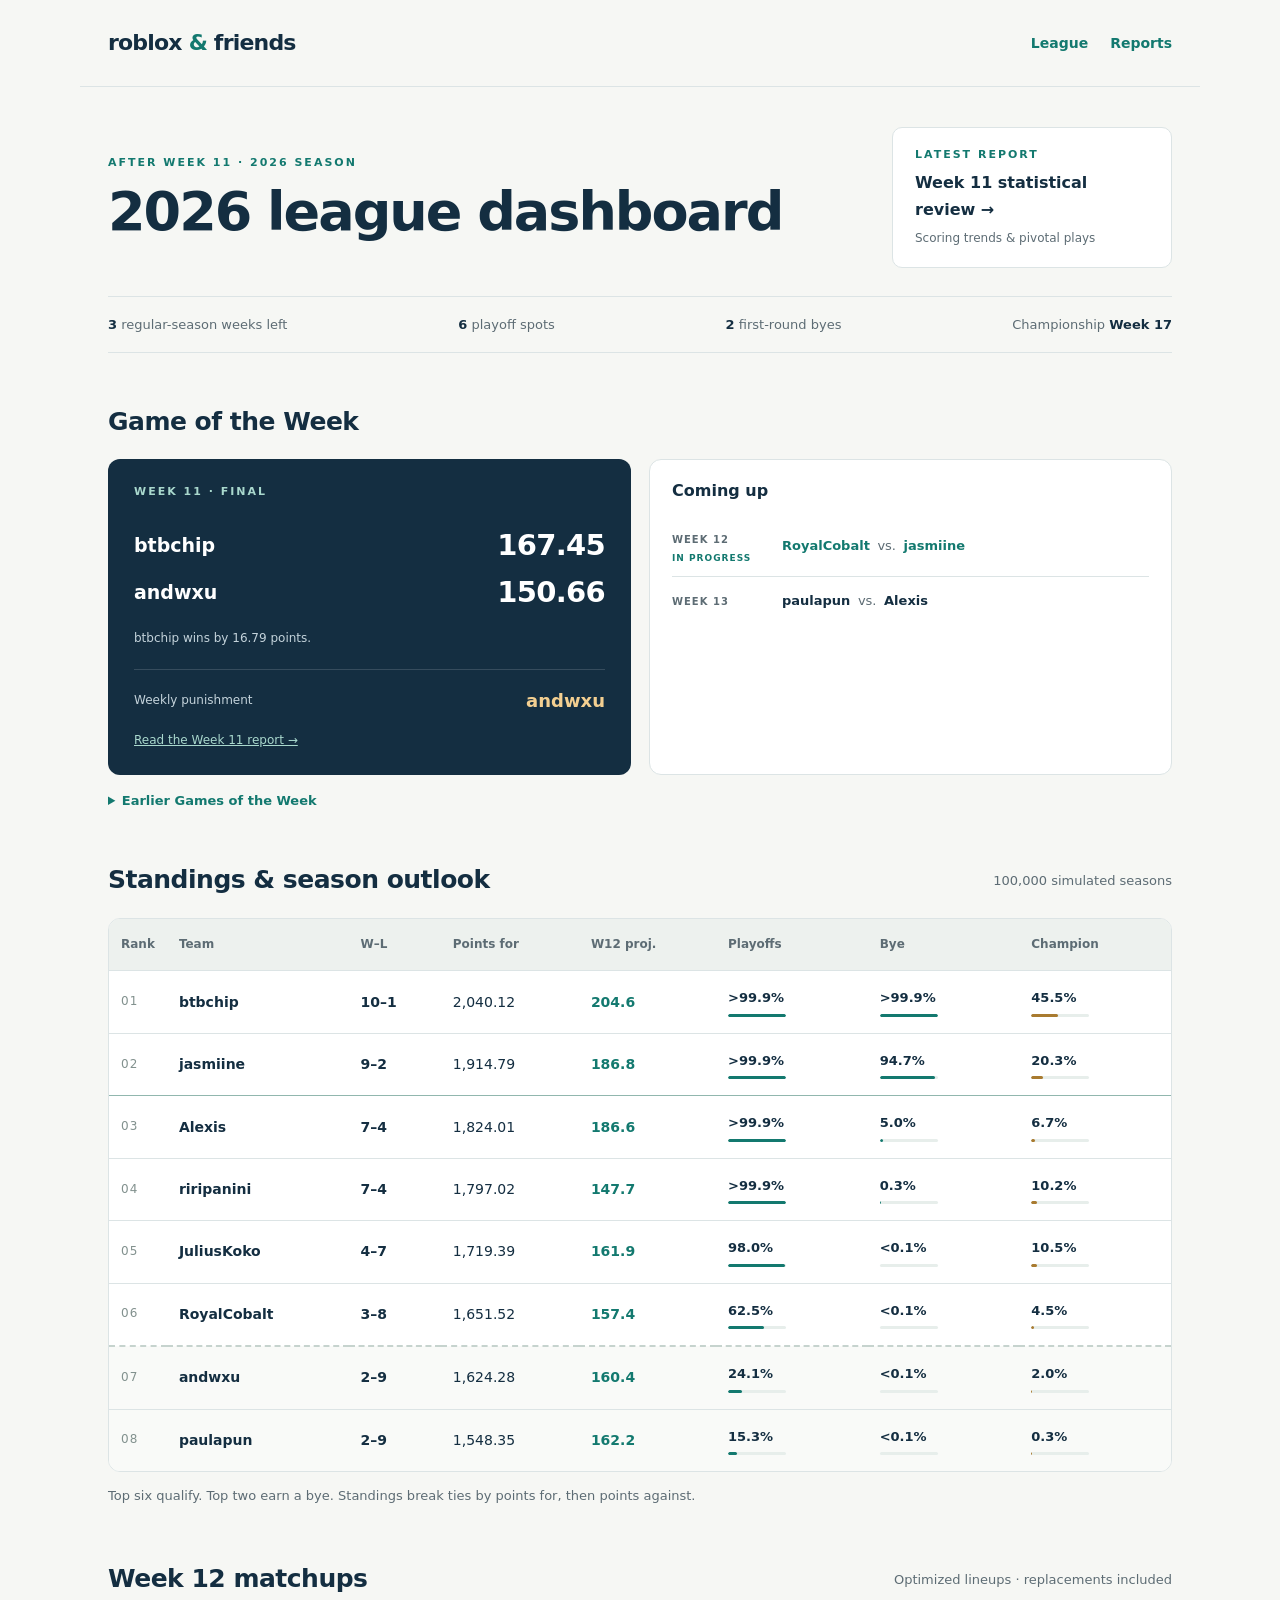
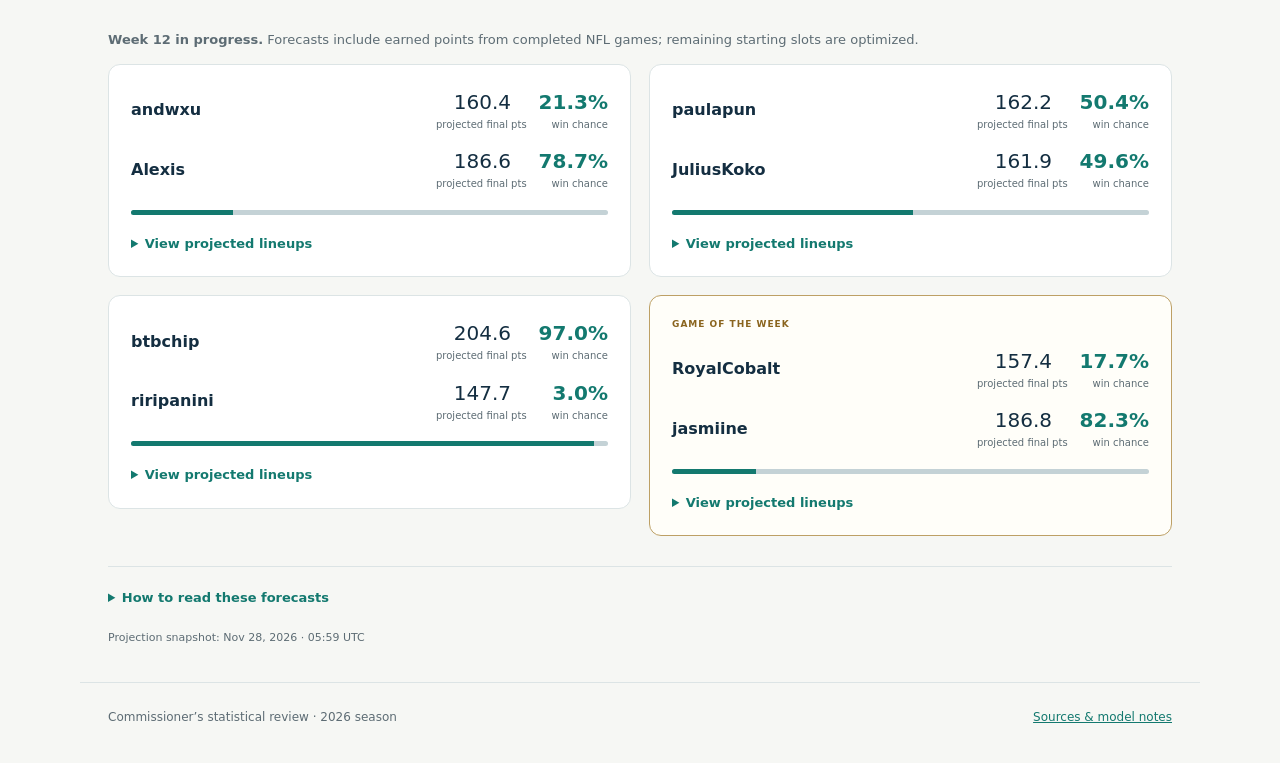
==== commit 33804eb1: "Rebuild dashboard for the November 27 snapshot" ====
--- a/docs/index.html
+++ b/docs/index.html
@@ -2,6 +2,6 @@
 <div class="season-strip"><span><b>3</b> regular-season weeks left</span><span><b>6</b> playoff spots</span><span><b>2</b> first-round byes</span><span>Championship <b>Week 17</b></span></div>
 
 <section id="gotw" class="gotw-section" aria-labelledby="gotw-title"><div class="section-heading"><h2 id="gotw-title">Game of the Week</h2></div><div class="gotw-grid"><article class="gotw-result"><p class="eyebrow">WEEK 11 · FINAL</p><div class="gotw-score"><strong>btbchip</strong><b>167.45</b></div><div class="gotw-score"><strong>andwxu</strong><b>150.66</b></div><p class="gotw-margin">btbchip wins by 16.79 points.</p><div class="punishment-recipient"><span>Weekly punishment</span><strong>andwxu</strong></div><a href="reports/2026/week-11.html">Read the Week 11 report →</a></article><article class="gotw-schedule"><h3>Coming up</h3><ol><li class="gotw-up-next"><div><span class="schedule-week">WEEK 12</span><span class="next-tag">IN PROGRESS</span></div><strong>RoyalCobalt <span>vs.</span> jasmiine</strong></li><li><div><span class="schedule-week">WEEK 13</span></div><strong>paulapun <span>vs.</span> Alexis</strong></li></ol></article></div><details class="gotw-history"><summary>Earlier Games of the Week</summary><div class="table"><table><caption>Completed GOTW results</caption><thead><tr><th>Week</th><th>Matchup</th><th>Final score</th><th>Weekly punishment</th></tr></thead><tbody><tr><td>10</td><td>riripanini vs. paulapun</td><td class="num">180.43–107.87</td><td>paulapun</td></tr><tr><td>9</td><td>jasmiine vs. Alexis</td><td class="num">207.13–168.26</td><td>Alexis</td></tr><tr><td>8</td><td>riripanini vs. jasmiine</td><td class="num">152.10–174.60</td><td>riripanini</td></tr><tr><td>7</td><td>btbchip vs. JuliusKoko</td><td class="num">155.98–123.85</td><td>JuliusKoko</td></tr><tr><td>6</td><td>andwxu vs. riripanini</td><td class="num">133.27–141.44</td><td>andwxu</td></tr><tr><td>5</td><td>paulapun vs. JuliusKoko</td><td class="num">131.06–188.15</td><td>paulapun</td></tr><tr><td>4</td><td>Alexis vs. JuliusKoko</td><td class="num">198.83–142.42</td><td>JuliusKoko</td></tr><tr><td>3</td><td>andwxu vs. RoyalCobalt</td><td class="num">142.24–150.23</td><td>andwxu</td></tr><tr><td>2</td><td>btbchip vs. RoyalCobalt</td><td class="num">157.63–134.23</td><td>RoyalCobalt</td></tr></tbody></table></div></details></section>
-<section class="standings-section" aria-labelledby="standings-title"><div class="section-heading"><h2 id="standings-title">Standings &amp; season outlook</h2><span>100,000 simulated seasons</span></div><div class="standings-wrap"><table class="standings"><caption class="sr-only">Standings after Week 11, Week 12 projected points, and simulated season probabilities</caption><thead><tr><th scope="col">Rank</th><th scope="col">Team</th><th scope="col">W–L</th><th scope="col">Points for</th><th scope="col">W12 proj.</th><th scope="col">Playoffs</th><th scope="col">Bye</th><th scope="col">Champion</th></tr></thead><tbody><tr class="seed-1"><td class="rank">01</td><th scope="row">btbchip</th><td class="record">10–1</td><td class="num">2,040.12</td><td class="num projection">205.0</td><td class="odds"><b>&gt;99.9%</b><span class="mini-bar" aria-hidden="true"><i style="width:100.00%"></i></span></td><td class="odds"><b>&gt;99.9%</b><span class="mini-bar" aria-hidden="true"><i style="width:100.00%"></i></span></td><td class="odds"><b>44.8%</b><span class="mini-bar" aria-hidden="true"><i style="width:44.76%"></i></span></td></tr><tr class="seed-2"><td class="rank">02</td><th scope="row">jasmiine</th><td class="record">9–2</td><td class="num">1,914.79</td><td class="num projection">187.7</td><td class="odds"><b>&gt;99.9%</b><span class="mini-bar" aria-hidden="true"><i style="width:100.00%"></i></span></td><td class="odds"><b>96.6%</b><span class="mini-bar" aria-hidden="true"><i style="width:96.56%"></i></span></td><td class="odds"><b>19.7%</b><span class="mini-bar" aria-hidden="true"><i style="width:19.71%"></i></span></td></tr><tr class="seed-3"><td class="rank">03</td><th scope="row">Alexis</th><td class="record">7–4</td><td class="num">1,824.01</td><td class="num projection">170.0</td><td class="odds"><b>&gt;99.9%</b><span class="mini-bar" aria-hidden="true"><i style="width:100.00%"></i></span></td><td class="odds"><b>2.9%</b><span class="mini-bar" aria-hidden="true"><i style="width:2.85%"></i></span></td><td class="odds"><b>6.0%</b><span class="mini-bar" aria-hidden="true"><i style="width:6.04%"></i></span></td></tr><tr class="seed-4"><td class="rank">04</td><th scope="row">riripanini</th><td class="record">7–4</td><td class="num">1,797.02</td><td class="num projection">157.6</td><td class="odds"><b>&gt;99.9%</b><span class="mini-bar" aria-hidden="true"><i style="width:100.00%"></i></span></td><td class="odds"><b>0.6%</b><span class="mini-bar" aria-hidden="true"><i style="width:0.59%"></i></span></td><td class="odds"><b>11.4%</b><span class="mini-bar" aria-hidden="true"><i style="width:11.42%"></i></span></td></tr><tr class="seed-5"><td class="rank">05</td><th scope="row">JuliusKoko</th><td class="record">4–7</td><td class="num">1,719.39</td><td class="num projection">174.8</td><td class="odds"><b>98.3%</b><span class="mini-bar" aria-hidden="true"><i style="width:98.29%"></i></span></td><td class="odds"><b>&lt;0.1%</b><span class="mini-bar" aria-hidden="true"><i style="width:0.00%"></i></span></td><td class="odds"><b>10.4%</b><span class="mini-bar" aria-hidden="true"><i style="width:10.44%"></i></span></td></tr><tr class="seed-6"><td class="rank">06</td><th scope="row">RoyalCobalt</th><td class="record">3–8</td><td class="num">1,651.52</td><td class="num projection">155.5</td><td class="odds"><b>58.3%</b><span class="mini-bar" aria-hidden="true"><i style="width:58.34%"></i></span></td><td class="odds"><b>&lt;0.1%</b><span class="mini-bar" aria-hidden="true"><i style="width:0.00%"></i></span></td><td class="odds"><b>4.5%</b><span class="mini-bar" aria-hidden="true"><i style="width:4.46%"></i></span></td></tr><tr class="seed-7"><td class="rank">07</td><th scope="row">andwxu</th><td class="record">2–9</td><td class="num">1,624.28</td><td class="num projection">163.9</td><td class="odds"><b>33.5%</b><span class="mini-bar" aria-hidden="true"><i style="width:33.49%"></i></span></td><td class="odds"><b>&lt;0.1%</b><span class="mini-bar" aria-hidden="true"><i style="width:0.00%"></i></span></td><td class="odds"><b>3.0%</b><span class="mini-bar" aria-hidden="true"><i style="width:3.02%"></i></span></td></tr><tr class="seed-8"><td class="rank">08</td><th scope="row">paulapun</th><td class="record">2–9</td><td class="num">1,548.35</td><td class="num projection">159.7</td><td class="odds"><b>9.9%</b><span class="mini-bar" aria-hidden="true"><i style="width:9.89%"></i></span></td><td class="odds"><b>&lt;0.1%</b><span class="mini-bar" aria-hidden="true"><i style="width:0.00%"></i></span></td><td class="odds"><b>0.2%</b><span class="mini-bar" aria-hidden="true"><i style="width:0.16%"></i></span></td></tr></tbody></table></div><p class="note">Top six qualify. Top two earn a bye. Standings break ties by points for, then points against.</p></section>
-<section class="next-week" aria-labelledby="matchups-title"><div class="section-heading"><h2 id="matchups-title">Week 12 matchups</h2><span>Optimized lineups · replacements included</span></div><p class="note"><strong>Week 12 in progress.</strong> Forecasts include earned points from completed NFL games; remaining starting slots are optimized.</p><div class="match-grid"><article class="match-card"><div class="match-team"><strong>andwxu</strong><span>163.9<small>projected final pts</small></span><b>43.1%<small>win chance</small></b></div><div class="match-team"><strong>Alexis</strong><span>170.0<small>projected final pts</small></span><b>56.9%<small>win chance</small></b></div><div class="match-bar" aria-label="andwxu 43.1%; Alexis 56.9%"><span style="width:43.09%"></span></div><details class="lineup-detail"><summary>View projected lineups</summary><div class="selected-lineups"><div class="selected-team"><h4>andwxu</h4><table><caption class="sr-only">Projected starting lineup</caption><thead><tr><th>Slot</th><th>Player</th><th>Pts</th></tr></thead><tbody><tr><td>QB</td><th scope="row">C.J. Stroud</th><td>21.5</td></tr><tr><td>RB</td><th scope="row">Jonah Coleman</th><td>17.7</td></tr><tr><td>RB</td><th scope="row">Tony Pollard</th><td>13.9</td></tr><tr><td>WR</td><th scope="row">Chris Olave</th><td>15.6</td></tr><tr><td>WR</td><th scope="row">Drake London</th><td>14.5</td></tr><tr><td>WR</td><th scope="row">Tetairoa McMillan</th><td>14.0</td></tr><tr><td>TE</td><th scope="row">George Kittle</th><td>11.9</td></tr><tr><td>FLEX</td><th scope="row">Quinshon Judkins</th><td>13.0</td></tr><tr><td>FLEX</td><th scope="row">Jonathan Taylor</th><td>15.5</td></tr><tr><td>FLEX</td><th scope="row">Harold Fannin Jr.</th><td>11.3</td></tr><tr><td>K</td><th scope="row">Jason Sanders</th><td>6.5</td></tr><tr><td>DEF</td><th scope="row">TB</th><td>8.6</td></tr></tbody></table></div><div class="selected-team"><h4>Alexis</h4><table><caption class="sr-only">Projected starting lineup</caption><thead><tr><th>Slot</th><th>Player</th><th>Pts</th></tr></thead><tbody><tr><td>QB</td><th scope="row">Jayden Daniels</th><td>21.9</td></tr><tr><td>RB</td><th scope="row">Javonte Williams · earned</th><td>33.3</td></tr><tr><td>RB</td><th scope="row">D&#x27;Andre Swift · earned</th><td>29.2</td></tr><tr><td>WR</td><th scope="row">Tee Higgins</th><td>16.4</td></tr><tr><td>WR</td><th scope="row">DJ Moore · earned</th><td>3.5</td></tr><tr><td>WR</td><th scope="row">Carnell Tate</th><td>12.1</td></tr><tr><td>TE</td><th scope="row">Brock Bowers</th><td>14.9</td></tr><tr><td>FLEX</td><th scope="row">Saquon Barkley · earned</th><td>0.7</td></tr><tr><td>FLEX</td><th scope="row">Chig Okonkwo</th><td>10.3</td></tr><tr><td>FLEX</td><th scope="row">Ollie Gordon II</th><td>13.0</td></tr><tr><td>K</td><th scope="row">Will Reichard</th><td>7.2</td></tr><tr><td>DEF</td><th scope="row">PIT</th><td>7.5</td></tr></tbody></table></div></div></details></article><article class="match-card"><div class="match-team"><strong>paulapun</strong><span>159.7<small>projected final pts</small></span><b>31.2%<small>win chance</small></b></div><div class="match-team"><strong>JuliusKoko</strong><span>174.8<small>projected final pts</small></span><b>68.8%<small>win chance</small></b></div><div class="match-bar" aria-label="paulapun 31.2%; JuliusKoko 68.8%"><span style="width:31.17%"></span></div><details class="lineup-detail"><summary>View projected lineups</summary><div class="selected-lineups"><div class="selected-team"><h4>paulapun</h4><table><caption class="sr-only">Projected starting lineup</caption><thead><tr><th>Slot</th><th>Player</th><th>Pts</th></tr></thead><tbody><tr><td>QB</td><th scope="row">Kirk Cousins</th><td>17.7</td></tr><tr><td>RB</td><th scope="row">Bijan Robinson</th><td>18.0</td></tr><tr><td>RB</td><th scope="row">David Montgomery</th><td>10.7</td></tr><tr><td>WR</td><th scope="row">DeVonta Smith · earned</th><td>43.0</td></tr><tr><td>WR</td><th scope="row">Matthew Golden · earned</th><td>4.9</td></tr><tr><td>WR</td><th scope="row">Stefon Diggs</th><td>13.1</td></tr><tr><td>TE</td><th scope="row">Colston Loveland · earned</th><td>-0.5</td></tr><tr><td>FLEX</td><th scope="row">Konata Mumpfield · earned</th><td>10.9</td></tr><tr><td>FLEX</td><th scope="row">Omarion Hampton</th><td>10.0</td></tr><tr><td>FLEX</td><th scope="row">Jameson Williams · earned</th><td>14.0</td></tr><tr><td>K</td><th scope="row">Ka&#x27;imi Fairbairn</th><td>7.4</td></tr><tr><td>DEF</td><th scope="row">LAR · earned</th><td>10.4</td></tr></tbody></table></div><div class="selected-team"><h4>JuliusKoko</h4><table><caption class="sr-only">Projected starting lineup</caption><thead><tr><th>Slot</th><th>Player</th><th>Pts</th></tr></thead><tbody><tr><td>QB</td><th scope="row">Josh Allen · earned</th><td>5.5</td></tr><tr><td>RB</td><th scope="row">Cam Skattebo</th><td>19.7</td></tr><tr><td>RB</td><th scope="row">Bhayshul Tuten</th><td>15.2</td></tr><tr><td>WR</td><th scope="row">Jaxon Smith-Njigba</th><td>23.8</td></tr><tr><td>WR</td><th scope="row">Malik Nabers</th><td>16.2</td></tr><tr><td>WR</td><th scope="row">Jalen Coker</th><td>11.1</td></tr><tr><td>TE</td><th scope="row">Sam LaPorta · earned</th><td>14.4</td></tr><tr><td>FLEX</td><th scope="row">Isaiah Likely</th><td>14.5</td></tr><tr><td>FLEX</td><th scope="row">Rome Odunze · earned</th><td>26.7</td></tr><tr><td>FLEX</td><th scope="row">Ashton Jeanty</th><td>13.0</td></tr><tr><td>K</td><th scope="row">Cameron Dicker</th><td>5.4</td></tr><tr><td>DEF</td><th scope="row">DEN</th><td>9.3</td></tr></tbody></table></div></div></details></article><article class="match-card"><div class="match-team"><strong>btbchip</strong><span>205.0<small>projected final pts</small></span><b>93.0%<small>win chance</small></b></div><div class="match-team"><strong>riripanini</strong><span>157.6<small>projected final pts</small></span><b>7.0%<small>win chance</small></b></div><div class="match-bar" aria-label="btbchip 93.0%; riripanini 7.0%"><span style="width:93.00%"></span></div><details class="lineup-detail"><summary>View projected lineups</summary><div class="selected-lineups"><div class="selected-team"><h4>btbchip</h4><table><caption class="sr-only">Projected starting lineup</caption><thead><tr><th>Slot</th><th>Player</th><th>Pts</th></tr></thead><tbody><tr><td>QB</td><th scope="row">Joe Burrow</th><td>23.5</td></tr><tr><td>RB</td><th scope="row">Jahmyr Gibbs · earned</th><td>48.2</td></tr><tr><td>RB</td><th scope="row">Chuba Hubbard</th><td>15.7</td></tr><tr><td>WR</td><th scope="row">Luther Burden III · earned</th><td>7.5</td></tr><tr><td>WR</td><th scope="row">Christian Watson · earned</th><td>16.5</td></tr><tr><td>WR</td><th scope="row">Parker Washington</th><td>16.9</td></tr><tr><td>TE</td><th scope="row">T.J. Hockenson</th><td>10.8</td></tr><tr><td>FLEX</td><th scope="row">Nico Collins</th><td>17.5</td></tr><tr><td>FLEX</td><th scope="row">Garrett Wilson</th><td>15.7</td></tr><tr><td>FLEX</td><th scope="row">Zay Flowers</th><td>16.5</td></tr><tr><td>K</td><th scope="row">Evan McPherson</th><td>7.0</td></tr><tr><td>DEF</td><th scope="row">CLE</th><td>9.3</td></tr></tbody></table></div><div class="selected-team"><h4>riripanini</h4><table><caption class="sr-only">Projected starting lineup</caption><thead><tr><th>Slot</th><th>Player</th><th>Pts</th></tr></thead><tbody><tr><td>QB</td><th scope="row">Trevor Lawrence</th><td>23.4</td></tr><tr><td>RB</td><th scope="row">Rhamondre Stevenson</th><td>14.9</td></tr><tr><td>RB</td><th scope="row">Jaylen Warren</th><td>12.8</td></tr><tr><td>WR</td><th scope="row">Josh Downs · earned</th><td>2.3</td></tr><tr><td>WR</td><th scope="row">Mike Evans</th><td>13.4</td></tr><tr><td>WR</td><th scope="row">Amon-Ra St. Brown · earned</th><td>21.6</td></tr><tr><td>TE</td><th scope="row">Tyler Warren</th><td>10.3</td></tr><tr><td>FLEX</td><th scope="row">James Cook III · earned</th><td>19.5</td></tr><tr><td>FLEX</td><th scope="row">Jaylen Waddle</th><td>10.1</td></tr><tr><td>FLEX</td><th scope="row">George Pickens · earned</th><td>11.7</td></tr><tr><td>K</td><th scope="row">Brandon Aubrey · earned</th><td>9.0</td></tr><tr><td>DEF</td><th scope="row">NYG</th><td>8.6</td></tr></tbody></table></div></div></details></article><article class="match-card featured-gotw"><p class="gotw-badge">GAME OF THE WEEK</p><div class="match-team"><strong>RoyalCobalt</strong><span>155.5<small>projected final pts</small></span><b>15.3%<small>win chance</small></b></div><div class="match-team"><strong>jasmiine</strong><span>187.7<small>projected final pts</small></span><b>84.7%<small>win chance</small></b></div><div class="match-bar" aria-label="RoyalCobalt 15.3%; jasmiine 84.7%"><span style="width:15.31%"></span></div><details class="lineup-detail"><summary>View projected lineups</summary><div class="selected-lineups"><div class="selected-team"><h4>RoyalCobalt</h4><table><caption class="sr-only">Projected starting lineup</caption><thead><tr><th>Slot</th><th>Player</th><th>Pts</th></tr></thead><tbody><tr><td>QB</td><th scope="row">Geno Smith</th><td>18.0</td></tr><tr><td>RB</td><th scope="row">Christian McCaffrey</th><td>18.3</td></tr><tr><td>RB</td><th scope="row">Travis Etienne Jr.</th><td>12.4</td></tr><tr><td>WR</td><th scope="row">Justin Jefferson</th><td>18.2</td></tr><tr><td>WR</td><th scope="row">Rashee Rice · earned</th><td>3.9</td></tr><tr><td>WR</td><th scope="row">Ladd McConkey</th><td>10.6</td></tr><tr><td>TE</td><th scope="row">Trey McBride</th><td>15.2</td></tr><tr><td>FLEX</td><th scope="row">Aaron Jones Sr.</th><td>11.2</td></tr><tr><td>FLEX</td><th scope="row">Emmett Johnson · earned</th><td>19.6</td></tr><tr><td>FLEX</td><th scope="row">Travis Kelce · earned</th><td>11.1</td></tr><tr><td>K</td><th scope="row">Matt Gay</th><td>6.9</td></tr><tr><td>DEF</td><th scope="row">MIN</th><td>10.0</td></tr></tbody></table></div><div class="selected-team"><h4>jasmiine</h4><table><caption class="sr-only">Projected starting lineup</caption><thead><tr><th>Slot</th><th>Player</th><th>Pts</th></tr></thead><tbody><tr><td>QB</td><th scope="row">Dak Prescott · earned</th><td>26.5</td></tr><tr><td>RB</td><th scope="row">Derrick Henry</th><td>13.9</td></tr><tr><td>RB</td><th scope="row">Bucky Irving</th><td>20.7</td></tr><tr><td>WR</td><th scope="row">CeeDee Lamb · earned</th><td>20.4</td></tr><tr><td>WR</td><th scope="row">Ja&#x27;Marr Chase</th><td>19.2</td></tr><tr><td>WR</td><th scope="row">KC Concepcion Jr.</th><td>10.9</td></tr><tr><td>TE</td><th scope="row">Tucker Kraft · earned</th><td>3.4</td></tr><tr><td>FLEX</td><th scope="row">Kyren Williams · earned</th><td>16.5</td></tr><tr><td>FLEX</td><th scope="row">Blake Corum · earned</th><td>28.5</td></tr><tr><td>FLEX</td><th scope="row">Breece Hall</th><td>12.3</td></tr><tr><td>K</td><th scope="row">Cam Little</th><td>7.0</td></tr><tr><td>DEF</td><th scope="row">HOU</th><td>8.4</td></tr></tbody></table></div></div></details></article></div></section>
-<details class="forecast-notes"><summary>How to read these forecasts</summary><div><p>Week 12 optimizes unplayed starting slots from each current roster, respecting all 12 starting slots. Once an NFL game is final, its Sleeper starting slots stay fixed at their earned points with no remaining scoring variance; bench players from completed games cannot enter the lineup. Players marked Out or IR and players on reserve are excluded; questionable players remain eligible. Unavoidable vacancies are filled with generic replacement players, estimated separately each week as the median projection of the top five unrostered players at the needed position. FLEX takes the best eligible replacement baseline. Rostered players are retained wherever they can fill a slot.</p><p><strong>Week 12 replacement points:</strong> QB 15.3 · RB 8.3 · WR 8.1 · TE 8.3 · K 7.0 · DEF 8.8.</p><p>Replacement players carry position-level scoring uncertainty. These are hypothetical fill-ins, not roster moves; competitive waiver access is not modeled.</p><p>Season odds simulate Weeks 12–14 on the real schedule, then a six-team bracket in Weeks 15–17. Seeds 1–2 get byes; seed 1 faces the 4/5 winner, and seed 2 the 3/6 winner. Future weeks re-optimize each roster using that week’s projections, allowing projected returns and reserve activations. No future trades or new injuries are modeled.</p><p>Player score uncertainty uses position-level projection error from Weeks 1–8. Scores are independent across players and weeks; these are approximate model probabilities, not Sleeper odds. Small differences should not be treated as precise. Forecasts reflect this snapshot and do not refresh automatically.</p><p><a href="methodology.html#season-forecasts">Full forecast methodology &amp; sources →</a></p></div></details><p class="snapshot">Projection snapshot: Nov 27, 2026 · 06:00 UTC</p></main><footer><span>Commissioner’s statistical review · 2026 season</span><a href="methodology.html">Sources &amp; model notes</a></footer></body></html>+<section class="standings-section" aria-labelledby="standings-title"><div class="section-heading"><h2 id="standings-title">Standings &amp; season outlook</h2><span>100,000 simulated seasons</span></div><div class="standings-wrap"><table class="standings"><caption class="sr-only">Standings after Week 11, Week 12 projected points, and simulated season probabilities</caption><thead><tr><th scope="col">Rank</th><th scope="col">Team</th><th scope="col">W–L</th><th scope="col">Points for</th><th scope="col">W12 proj.</th><th scope="col">Playoffs</th><th scope="col">Bye</th><th scope="col">Champion</th></tr></thead><tbody><tr class="seed-1"><td class="rank">01</td><th scope="row">btbchip</th><td class="record">10–1</td><td class="num">2,040.12</td><td class="num projection">204.6</td><td class="odds"><b>&gt;99.9%</b><span class="mini-bar" aria-hidden="true"><i style="width:100.00%"></i></span></td><td class="odds"><b>&gt;99.9%</b><span class="mini-bar" aria-hidden="true"><i style="width:100.00%"></i></span></td><td class="odds"><b>45.5%</b><span class="mini-bar" aria-hidden="true"><i style="width:45.53%"></i></span></td></tr><tr class="seed-2"><td class="rank">02</td><th scope="row">jasmiine</th><td class="record">9–2</td><td class="num">1,914.79</td><td class="num projection">186.8</td><td class="odds"><b>&gt;99.9%</b><span class="mini-bar" aria-hidden="true"><i style="width:100.00%"></i></span></td><td class="odds"><b>94.7%</b><span class="mini-bar" aria-hidden="true"><i style="width:94.66%"></i></span></td><td class="odds"><b>20.3%</b><span class="mini-bar" aria-hidden="true"><i style="width:20.27%"></i></span></td></tr><tr class="seed-3"><td class="rank">03</td><th scope="row">Alexis</th><td class="record">7–4</td><td class="num">1,824.01</td><td class="num projection">186.6</td><td class="odds"><b>&gt;99.9%</b><span class="mini-bar" aria-hidden="true"><i style="width:100.00%"></i></span></td><td class="odds"><b>5.0%</b><span class="mini-bar" aria-hidden="true"><i style="width:5.02%"></i></span></td><td class="odds"><b>6.7%</b><span class="mini-bar" aria-hidden="true"><i style="width:6.67%"></i></span></td></tr><tr class="seed-4"><td class="rank">04</td><th scope="row">riripanini</th><td class="record">7–4</td><td class="num">1,797.02</td><td class="num projection">147.7</td><td class="odds"><b>&gt;99.9%</b><span class="mini-bar" aria-hidden="true"><i style="width:100.00%"></i></span></td><td class="odds"><b>0.3%</b><span class="mini-bar" aria-hidden="true"><i style="width:0.33%"></i></span></td><td class="odds"><b>10.2%</b><span class="mini-bar" aria-hidden="true"><i style="width:10.23%"></i></span></td></tr><tr class="seed-5"><td class="rank">05</td><th scope="row">JuliusKoko</th><td class="record">4–7</td><td class="num">1,719.39</td><td class="num projection">161.9</td><td class="odds"><b>98.0%</b><span class="mini-bar" aria-hidden="true"><i style="width:98.03%"></i></span></td><td class="odds"><b>&lt;0.1%</b><span class="mini-bar" aria-hidden="true"><i style="width:0.00%"></i></span></td><td class="odds"><b>10.5%</b><span class="mini-bar" aria-hidden="true"><i style="width:10.47%"></i></span></td></tr><tr class="seed-6"><td class="rank">06</td><th scope="row">RoyalCobalt</th><td class="record">3–8</td><td class="num">1,651.52</td><td class="num projection">157.4</td><td class="odds"><b>62.5%</b><span class="mini-bar" aria-hidden="true"><i style="width:62.50%"></i></span></td><td class="odds"><b>&lt;0.1%</b><span class="mini-bar" aria-hidden="true"><i style="width:0.00%"></i></span></td><td class="odds"><b>4.5%</b><span class="mini-bar" aria-hidden="true"><i style="width:4.54%"></i></span></td></tr><tr class="seed-7"><td class="rank">07</td><th scope="row">andwxu</th><td class="record">2–9</td><td class="num">1,624.28</td><td class="num projection">160.4</td><td class="odds"><b>24.1%</b><span class="mini-bar" aria-hidden="true"><i style="width:24.14%"></i></span></td><td class="odds"><b>&lt;0.1%</b><span class="mini-bar" aria-hidden="true"><i style="width:0.00%"></i></span></td><td class="odds"><b>2.0%</b><span class="mini-bar" aria-hidden="true"><i style="width:2.04%"></i></span></td></tr><tr class="seed-8"><td class="rank">08</td><th scope="row">paulapun</th><td class="record">2–9</td><td class="num">1,548.35</td><td class="num projection">162.2</td><td class="odds"><b>15.3%</b><span class="mini-bar" aria-hidden="true"><i style="width:15.33%"></i></span></td><td class="odds"><b>&lt;0.1%</b><span class="mini-bar" aria-hidden="true"><i style="width:0.00%"></i></span></td><td class="odds"><b>0.3%</b><span class="mini-bar" aria-hidden="true"><i style="width:0.25%"></i></span></td></tr></tbody></table></div><p class="note">Top six qualify. Top two earn a bye. Standings break ties by points for, then points against.</p></section>
+<section class="next-week" aria-labelledby="matchups-title"><div class="section-heading"><h2 id="matchups-title">Week 12 matchups</h2><span>Optimized lineups · replacements included</span></div><p class="note"><strong>Week 12 in progress.</strong> Forecasts include earned points from completed NFL games; remaining starting slots are optimized.</p><div class="match-grid"><article class="match-card"><div class="match-team"><strong>andwxu</strong><span>160.4<small>projected final pts</small></span><b>21.3%<small>win chance</small></b></div><div class="match-team"><strong>Alexis</strong><span>186.6<small>projected final pts</small></span><b>78.7%<small>win chance</small></b></div><div class="match-bar" aria-label="andwxu 21.3%; Alexis 78.7%"><span style="width:21.34%"></span></div><details class="lineup-detail"><summary>View projected lineups</summary><div class="selected-lineups"><div class="selected-team"><h4>andwxu</h4><table><caption class="sr-only">Projected starting lineup</caption><thead><tr><th>Slot</th><th>Player</th><th>Pts</th></tr></thead><tbody><tr><td>QB</td><th scope="row">C.J. Stroud</th><td>21.4</td></tr><tr><td>RB</td><th scope="row">Quinshon Judkins</th><td>13.5</td></tr><tr><td>RB</td><th scope="row">Jonah Coleman · earned</th><td>15.2</td></tr><tr><td>WR</td><th scope="row">Chris Olave</th><td>15.7</td></tr><tr><td>WR</td><th scope="row">Drake London</th><td>14.6</td></tr><tr><td>WR</td><th scope="row">Tetairoa McMillan</th><td>14.0</td></tr><tr><td>TE</td><th scope="row">Harold Fannin Jr.</th><td>10.4</td></tr><tr><td>FLEX</td><th scope="row">Tony Pollard</th><td>14.0</td></tr><tr><td>FLEX</td><th scope="row">George Kittle</th><td>10.8</td></tr><tr><td>FLEX</td><th scope="row">Jonathan Taylor</th><td>15.6</td></tr><tr><td>K</td><th scope="row">Jason Sanders</th><td>6.5</td></tr><tr><td>DEF</td><th scope="row">TB</th><td>8.6</td></tr></tbody></table></div><div class="selected-team"><h4>Alexis</h4><table><caption class="sr-only">Projected starting lineup</caption><thead><tr><th>Slot</th><th>Player</th><th>Pts</th></tr></thead><tbody><tr><td>QB</td><th scope="row">Jayden Daniels</th><td>21.3</td></tr><tr><td>RB</td><th scope="row">Javonte Williams · earned</th><td>33.3</td></tr><tr><td>RB</td><th scope="row">D&#x27;Andre Swift · earned</th><td>29.2</td></tr><tr><td>WR</td><th scope="row">Tee Higgins</th><td>16.3</td></tr><tr><td>WR</td><th scope="row">DJ Moore · earned</th><td>3.5</td></tr><tr><td>WR</td><th scope="row">Carnell Tate</th><td>11.8</td></tr><tr><td>TE</td><th scope="row">Chig Okonkwo</th><td>10.0</td></tr><tr><td>FLEX</td><th scope="row">Saquon Barkley · earned</th><td>0.7</td></tr><tr><td>FLEX</td><th scope="row">Brock Bowers</th><td>14.4</td></tr><tr><td>FLEX</td><th scope="row">Ollie Gordon II</th><td>13.0</td></tr><tr><td>K</td><th scope="row">Will Reichard</th><td>7.2</td></tr><tr><td>DEF</td><th scope="row">PIT · earned</th><td>25.9</td></tr></tbody></table></div></div></details></article><article class="match-card"><div class="match-team"><strong>paulapun</strong><span>162.2<small>projected final pts</small></span><b>50.4%<small>win chance</small></b></div><div class="match-team"><strong>JuliusKoko</strong><span>161.9<small>projected final pts</small></span><b>49.6%<small>win chance</small></b></div><div class="match-bar" aria-label="paulapun 50.4%; JuliusKoko 49.6%"><span style="width:50.44%"></span></div><details class="lineup-detail"><summary>View projected lineups</summary><div class="selected-lineups"><div class="selected-team"><h4>paulapun</h4><table><caption class="sr-only">Projected starting lineup</caption><thead><tr><th>Slot</th><th>Player</th><th>Pts</th></tr></thead><tbody><tr><td>QB</td><th scope="row">Kirk Cousins</th><td>17.7</td></tr><tr><td>RB</td><th scope="row">David Montgomery</th><td>10.9</td></tr><tr><td>RB</td><th scope="row">Omarion Hampton</th><td>11.2</td></tr><tr><td>WR</td><th scope="row">DeVonta Smith · earned</th><td>43.0</td></tr><tr><td>WR</td><th scope="row">Matthew Golden · earned</th><td>4.9</td></tr><tr><td>WR</td><th scope="row">Stefon Diggs</th><td>12.8</td></tr><tr><td>TE</td><th scope="row">Colston Loveland · earned</th><td>-0.5</td></tr><tr><td>FLEX</td><th scope="row">Konata Mumpfield · earned</th><td>10.9</td></tr><tr><td>FLEX</td><th scope="row">Bijan Robinson</th><td>19.5</td></tr><tr><td>FLEX</td><th scope="row">Jameson Williams · earned</th><td>14.0</td></tr><tr><td>K</td><th scope="row">Ka&#x27;imi Fairbairn</th><td>7.4</td></tr><tr><td>DEF</td><th scope="row">LAR · earned</th><td>10.4</td></tr></tbody></table></div><div class="selected-team"><h4>JuliusKoko</h4><table><caption class="sr-only">Projected starting lineup</caption><thead><tr><th>Slot</th><th>Player</th><th>Pts</th></tr></thead><tbody><tr><td>QB</td><th scope="row">Josh Allen · earned</th><td>5.5</td></tr><tr><td>RB</td><th scope="row">Cam Skattebo</th><td>16.3</td></tr><tr><td>RB</td><th scope="row">Ashton Jeanty</th><td>13.0</td></tr><tr><td>WR</td><th scope="row">Jalen Coker</th><td>11.1</td></tr><tr><td>WR</td><th scope="row">Malik Nabers</th><td>16.1</td></tr><tr><td>WR</td><th scope="row">Emeka Egbuka</th><td>9.5</td></tr><tr><td>TE</td><th scope="row">Sam LaPorta · earned</th><td>14.4</td></tr><tr><td>FLEX</td><th scope="row">Jaxon Smith-Njigba</th><td>24.4</td></tr><tr><td>FLEX</td><th scope="row">Rome Odunze · earned</th><td>26.7</td></tr><tr><td>FLEX</td><th scope="row">Isaiah Likely</th><td>14.5</td></tr><tr><td>K</td><th scope="row">Cameron Dicker</th><td>5.3</td></tr><tr><td>DEF</td><th scope="row">DEN · earned</th><td>5.0</td></tr></tbody></table></div></div></details></article><article class="match-card"><div class="match-team"><strong>btbchip</strong><span>204.6<small>projected final pts</small></span><b>97.0%<small>win chance</small></b></div><div class="match-team"><strong>riripanini</strong><span>147.7<small>projected final pts</small></span><b>3.0%<small>win chance</small></b></div><div class="match-bar" aria-label="btbchip 97.0%; riripanini 3.0%"><span style="width:97.04%"></span></div><details class="lineup-detail"><summary>View projected lineups</summary><div class="selected-lineups"><div class="selected-team"><h4>btbchip</h4><table><caption class="sr-only">Projected starting lineup</caption><thead><tr><th>Slot</th><th>Player</th><th>Pts</th></tr></thead><tbody><tr><td>QB</td><th scope="row">Joe Burrow</th><td>22.9</td></tr><tr><td>RB</td><th scope="row">Jahmyr Gibbs · earned</th><td>48.2</td></tr><tr><td>RB</td><th scope="row">Chris Rodriguez Jr.</th><td>17.2</td></tr><tr><td>WR</td><th scope="row">Luther Burden III · earned</th><td>7.5</td></tr><tr><td>WR</td><th scope="row">Christian Watson · earned</th><td>16.5</td></tr><tr><td>WR</td><th scope="row">Zay Flowers</th><td>16.5</td></tr><tr><td>TE</td><th scope="row">T.J. Hockenson</th><td>10.8</td></tr><tr><td>FLEX</td><th scope="row">Nico Collins</th><td>17.5</td></tr><tr><td>FLEX</td><th scope="row">Garrett Wilson</th><td>15.8</td></tr><tr><td>FLEX</td><th scope="row">Chuba Hubbard</th><td>15.6</td></tr><tr><td>K</td><th scope="row">Evan McPherson</th><td>6.9</td></tr><tr><td>DEF</td><th scope="row">CLE</th><td>9.3</td></tr></tbody></table></div><div class="selected-team"><h4>riripanini</h4><table><caption class="sr-only">Projected starting lineup</caption><thead><tr><th>Slot</th><th>Player</th><th>Pts</th></tr></thead><tbody><tr><td>QB</td><th scope="row">Trevor Lawrence</th><td>21.5</td></tr><tr><td>RB</td><th scope="row">Rhamondre Stevenson</th><td>15.1</td></tr><tr><td>RB</td><th scope="row">Jaylen Warren · earned</th><td>5.6</td></tr><tr><td>WR</td><th scope="row">Josh Downs · earned</th><td>2.3</td></tr><tr><td>WR</td><th scope="row">Jaylen Waddle · earned</th><td>10.3</td></tr><tr><td>WR</td><th scope="row">Amon-Ra St. Brown · earned</th><td>21.6</td></tr><tr><td>TE</td><th scope="row">Tyler Warren</th><td>10.3</td></tr><tr><td>FLEX</td><th scope="row">James Cook III · earned</th><td>19.5</td></tr><tr><td>FLEX</td><th scope="row">Mike Evans</th><td>12.2</td></tr><tr><td>FLEX</td><th scope="row">George Pickens · earned</th><td>11.7</td></tr><tr><td>K</td><th scope="row">Brandon Aubrey · earned</th><td>9.0</td></tr><tr><td>DEF</td><th scope="row">NYG</th><td>8.6</td></tr></tbody></table></div></div></details></article><article class="match-card featured-gotw"><p class="gotw-badge">GAME OF THE WEEK</p><div class="match-team"><strong>RoyalCobalt</strong><span>157.4<small>projected final pts</small></span><b>17.7%<small>win chance</small></b></div><div class="match-team"><strong>jasmiine</strong><span>186.8<small>projected final pts</small></span><b>82.3%<small>win chance</small></b></div><div class="match-bar" aria-label="RoyalCobalt 17.7%; jasmiine 82.3%"><span style="width:17.69%"></span></div><details class="lineup-detail"><summary>View projected lineups</summary><div class="selected-lineups"><div class="selected-team"><h4>RoyalCobalt</h4><table><caption class="sr-only">Projected starting lineup</caption><thead><tr><th>Slot</th><th>Player</th><th>Pts</th></tr></thead><tbody><tr><td>QB</td><th scope="row">Geno Smith</th><td>18.3</td></tr><tr><td>RB</td><th scope="row">Christian McCaffrey</th><td>17.5</td></tr><tr><td>RB</td><th scope="row">Travis Etienne Jr.</th><td>12.5</td></tr><tr><td>WR</td><th scope="row">Jakobi Meyers</th><td>12.7</td></tr><tr><td>WR</td><th scope="row">Rashee Rice · earned</th><td>3.9</td></tr><tr><td>WR</td><th scope="row">Justin Jefferson</th><td>18.2</td></tr><tr><td>TE</td><th scope="row">Trey McBride</th><td>15.4</td></tr><tr><td>FLEX</td><th scope="row">Ladd McConkey</th><td>11.3</td></tr><tr><td>FLEX</td><th scope="row">Emmett Johnson · earned</th><td>19.6</td></tr><tr><td>FLEX</td><th scope="row">Travis Kelce · earned</th><td>11.1</td></tr><tr><td>K</td><th scope="row">Matt Gay</th><td>6.8</td></tr><tr><td>DEF</td><th scope="row">MIN</th><td>10.0</td></tr></tbody></table></div><div class="selected-team"><h4>jasmiine</h4><table><caption class="sr-only">Projected starting lineup</caption><thead><tr><th>Slot</th><th>Player</th><th>Pts</th></tr></thead><tbody><tr><td>QB</td><th scope="row">Dak Prescott · earned</th><td>26.5</td></tr><tr><td>RB</td><th scope="row">Derrick Henry</th><td>13.9</td></tr><tr><td>RB</td><th scope="row">Breece Hall</th><td>12.5</td></tr><tr><td>WR</td><th scope="row">CeeDee Lamb · earned</th><td>20.4</td></tr><tr><td>WR</td><th scope="row">KC Concepcion Jr.</th><td>10.3</td></tr><tr><td>WR</td><th scope="row">Ja&#x27;Marr Chase</th><td>19.0</td></tr><tr><td>TE</td><th scope="row">Tucker Kraft · earned</th><td>3.4</td></tr><tr><td>FLEX</td><th scope="row">Kyren Williams · earned</th><td>16.5</td></tr><tr><td>FLEX</td><th scope="row">Blake Corum · earned</th><td>28.5</td></tr><tr><td>FLEX</td><th scope="row">Bucky Irving</th><td>20.6</td></tr><tr><td>K</td><th scope="row">Cam Little</th><td>6.9</td></tr><tr><td>DEF</td><th scope="row">HOU</th><td>8.4</td></tr></tbody></table></div></div></details></article></div></section>
+<details class="forecast-notes"><summary>How to read these forecasts</summary><div><p>Week 12 optimizes unplayed starting slots from each current roster, respecting all 12 starting slots. Once an NFL game is final, its Sleeper starting slots stay fixed at their earned points with no remaining scoring variance; bench players from completed games cannot enter the lineup. Players marked Out or IR and players on reserve are excluded; questionable players remain eligible. Unavoidable vacancies are filled with generic replacement players, estimated separately each week as the median projection of the top five unrostered players at the needed position. FLEX takes the best eligible replacement baseline. Rostered players are retained wherever they can fill a slot.</p><p><strong>Week 12 replacement points:</strong> QB 15.5 · RB 8.4 · WR 8.3 · TE 8.3 · K 7.0 · DEF 8.8.</p><p>Replacement players carry position-level scoring uncertainty. These are hypothetical fill-ins, not roster moves; competitive waiver access is not modeled.</p><p>Season odds simulate Weeks 12–14 on the real schedule, then a six-team bracket in Weeks 15–17. Seeds 1–2 get byes; seed 1 faces the 4/5 winner, and seed 2 the 3/6 winner. Future weeks re-optimize each roster using that week’s projections, allowing projected returns and reserve activations. No future trades or new injuries are modeled.</p><p>Player score uncertainty uses position-level projection error from Weeks 1–8. Scores are independent across players and weeks; these are approximate model probabilities, not Sleeper odds. Small differences should not be treated as precise. Forecasts reflect this snapshot and do not refresh automatically.</p><p><a href="methodology.html#season-forecasts">Full forecast methodology &amp; sources →</a></p></div></details><p class="snapshot">Projection snapshot: Nov 28, 2026 · 05:59 UTC</p></main><footer><span>Commissioner’s statistical review · 2026 season</span><a href="methodology.html">Sources &amp; model notes</a></footer></body></html>
